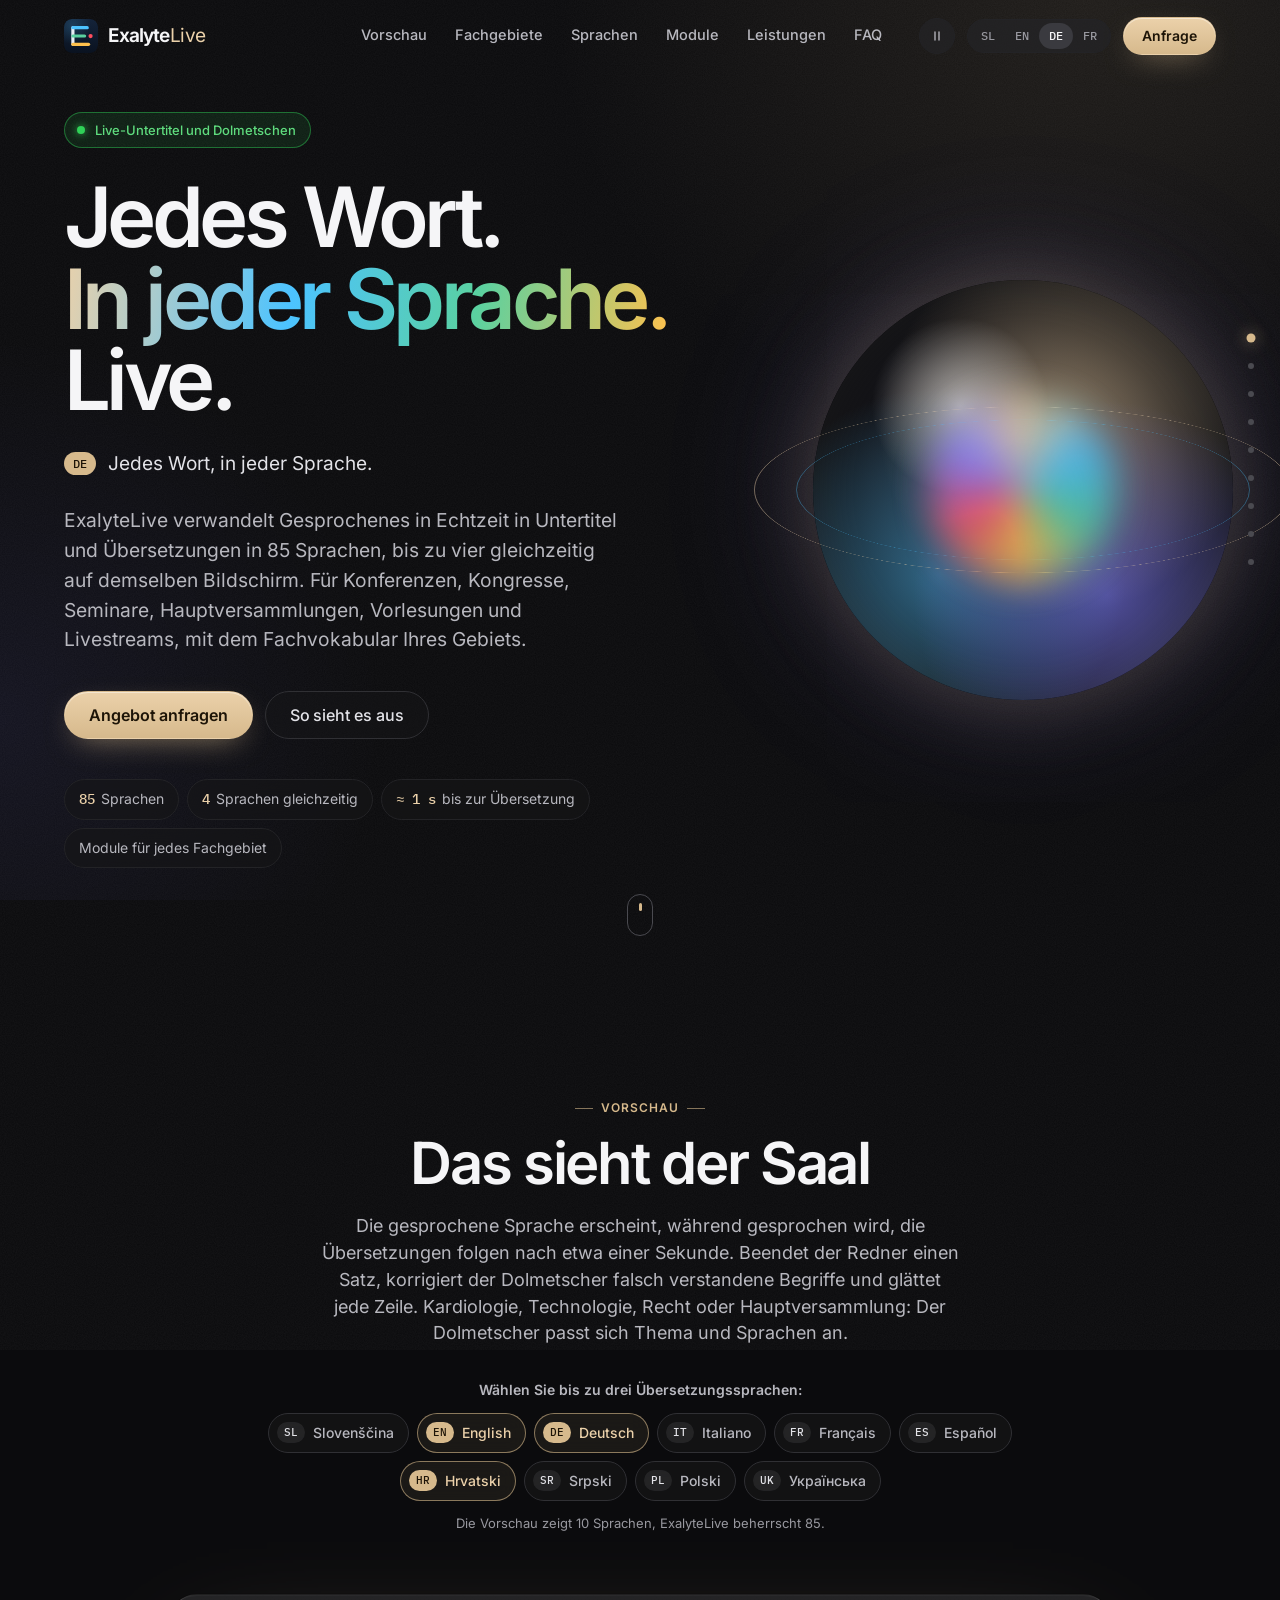
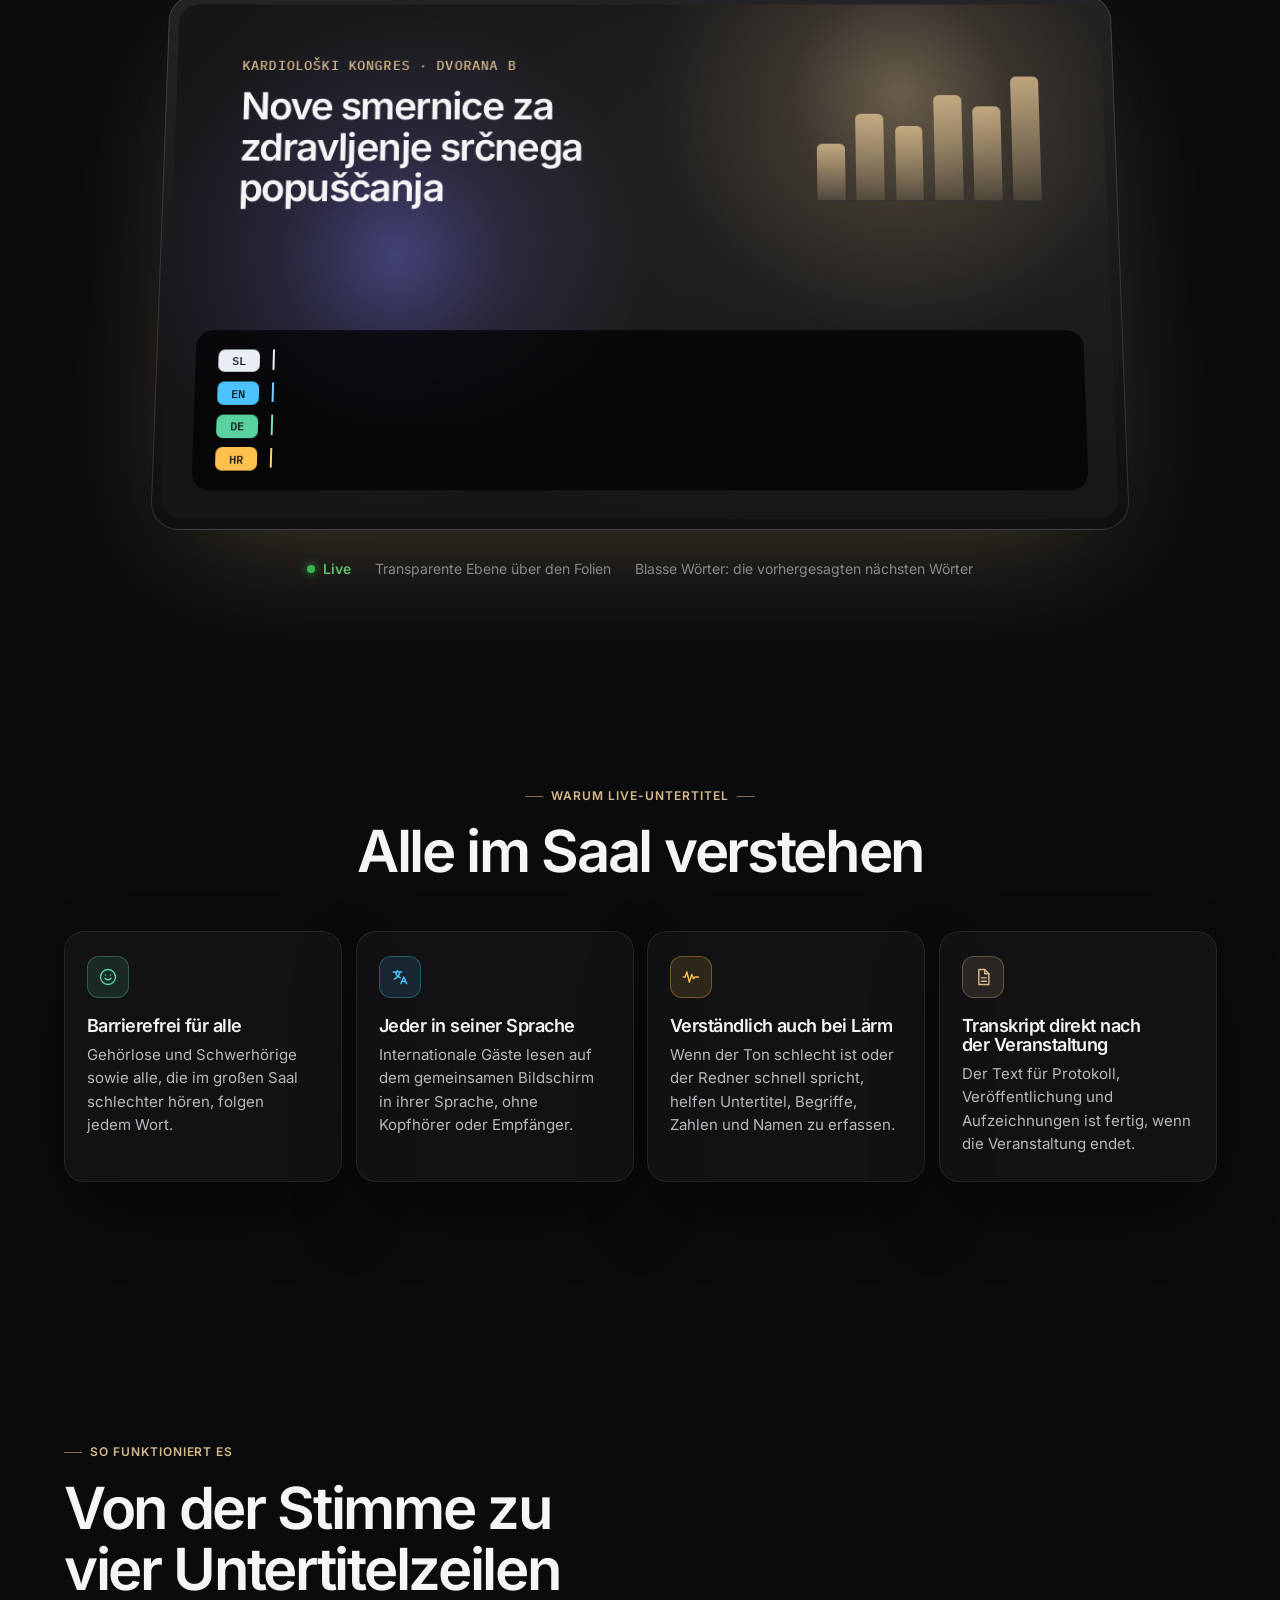
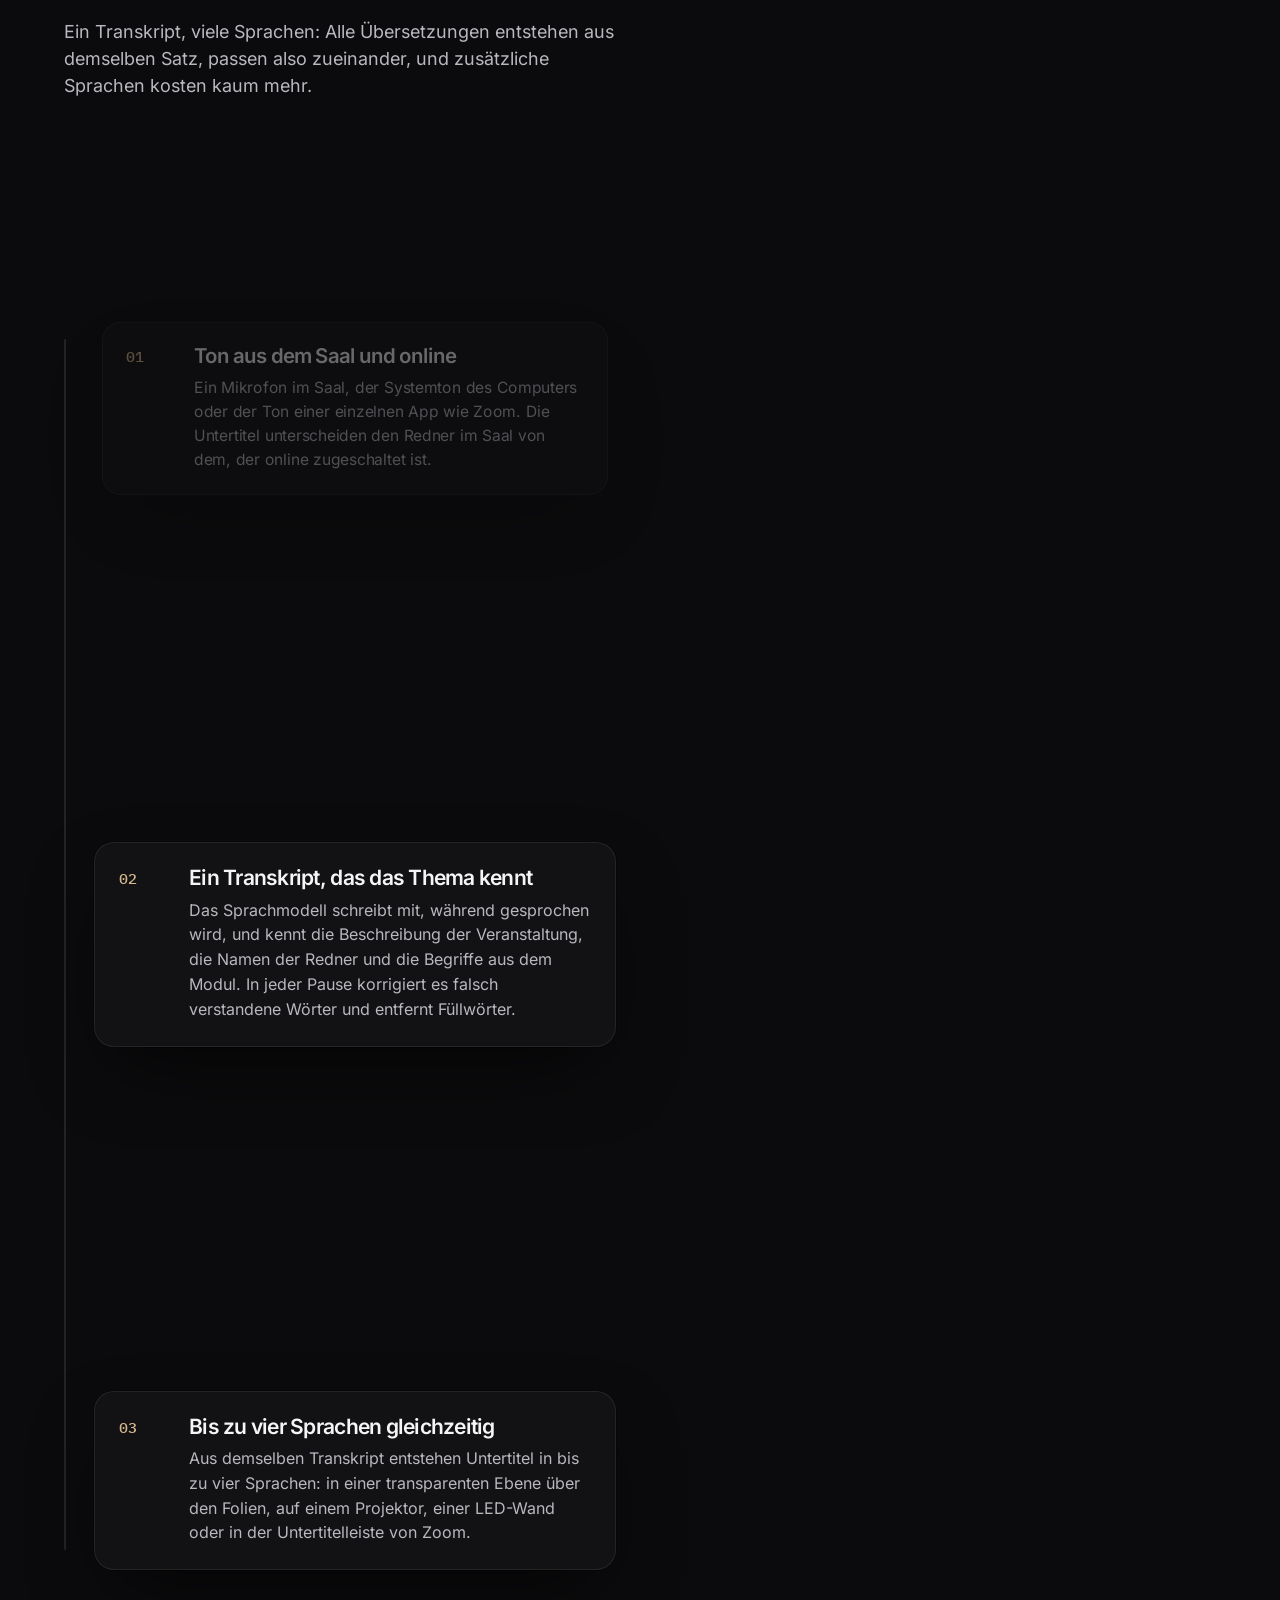
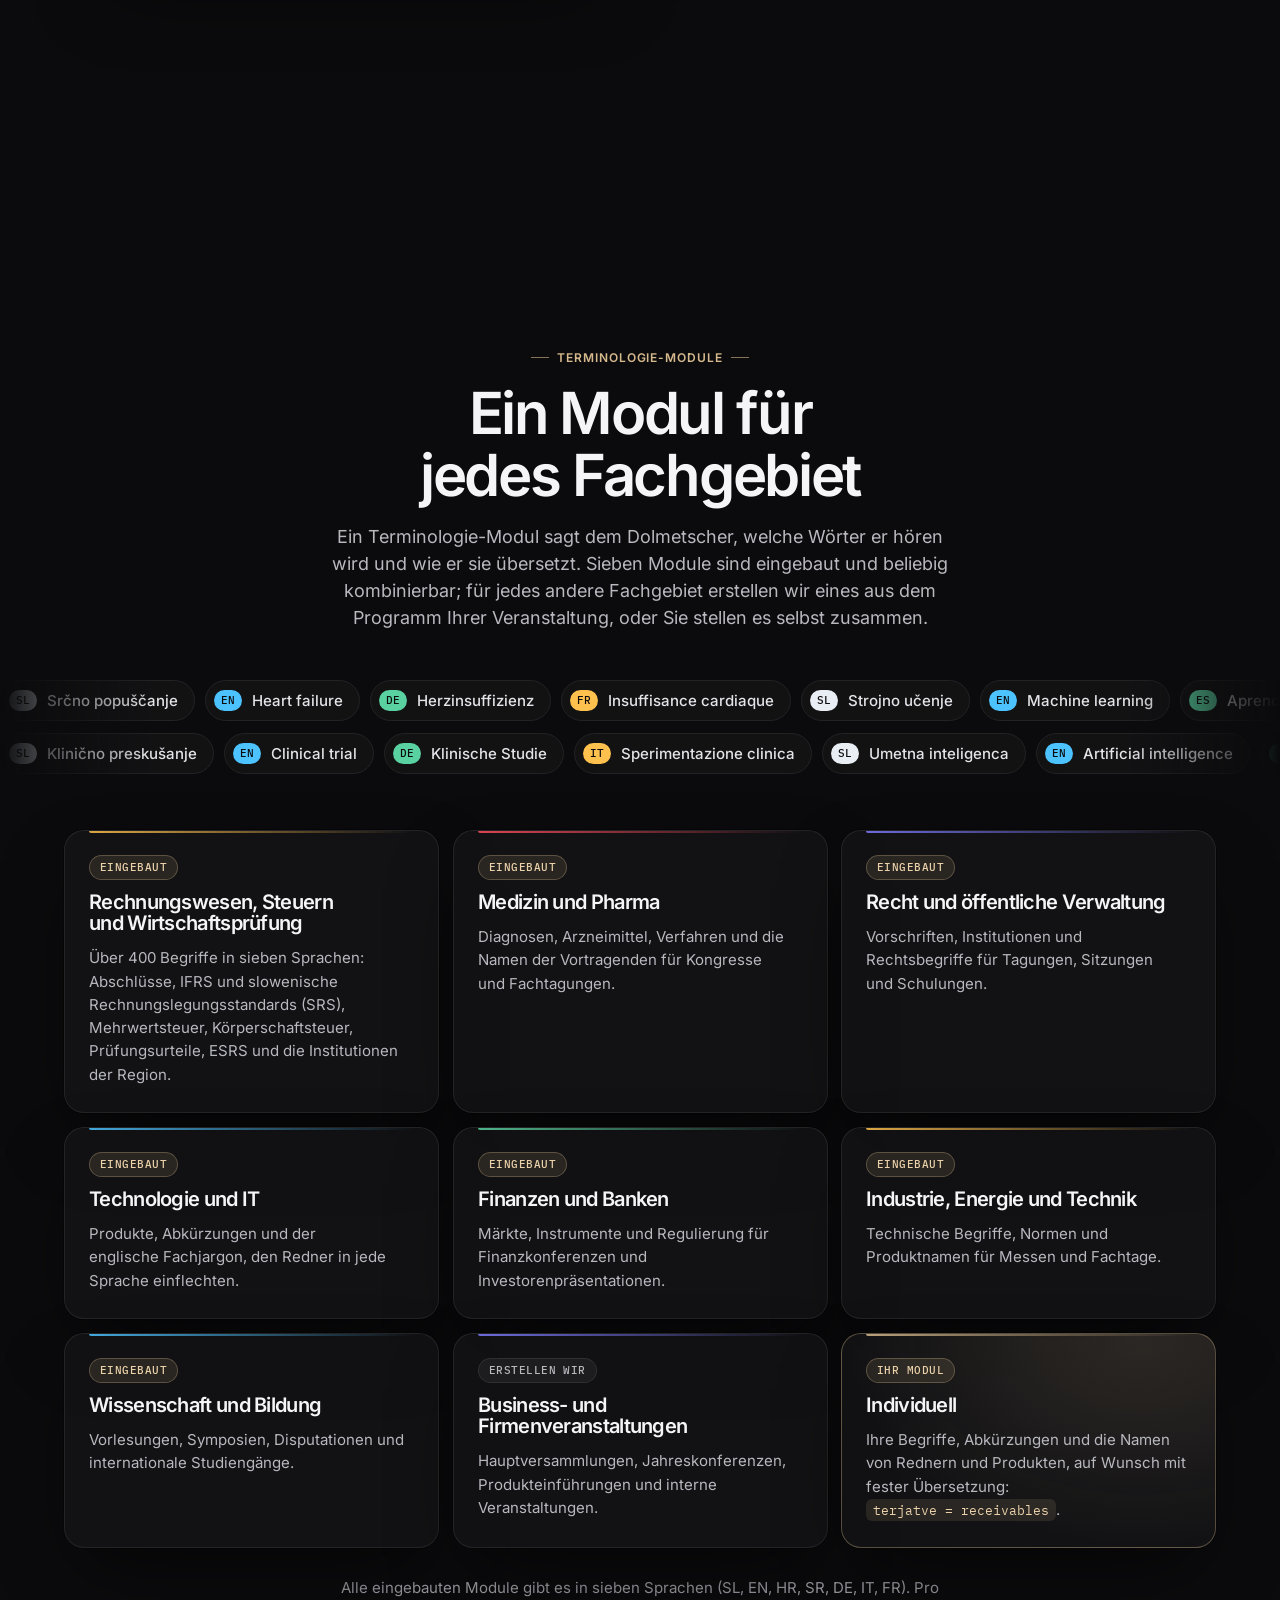
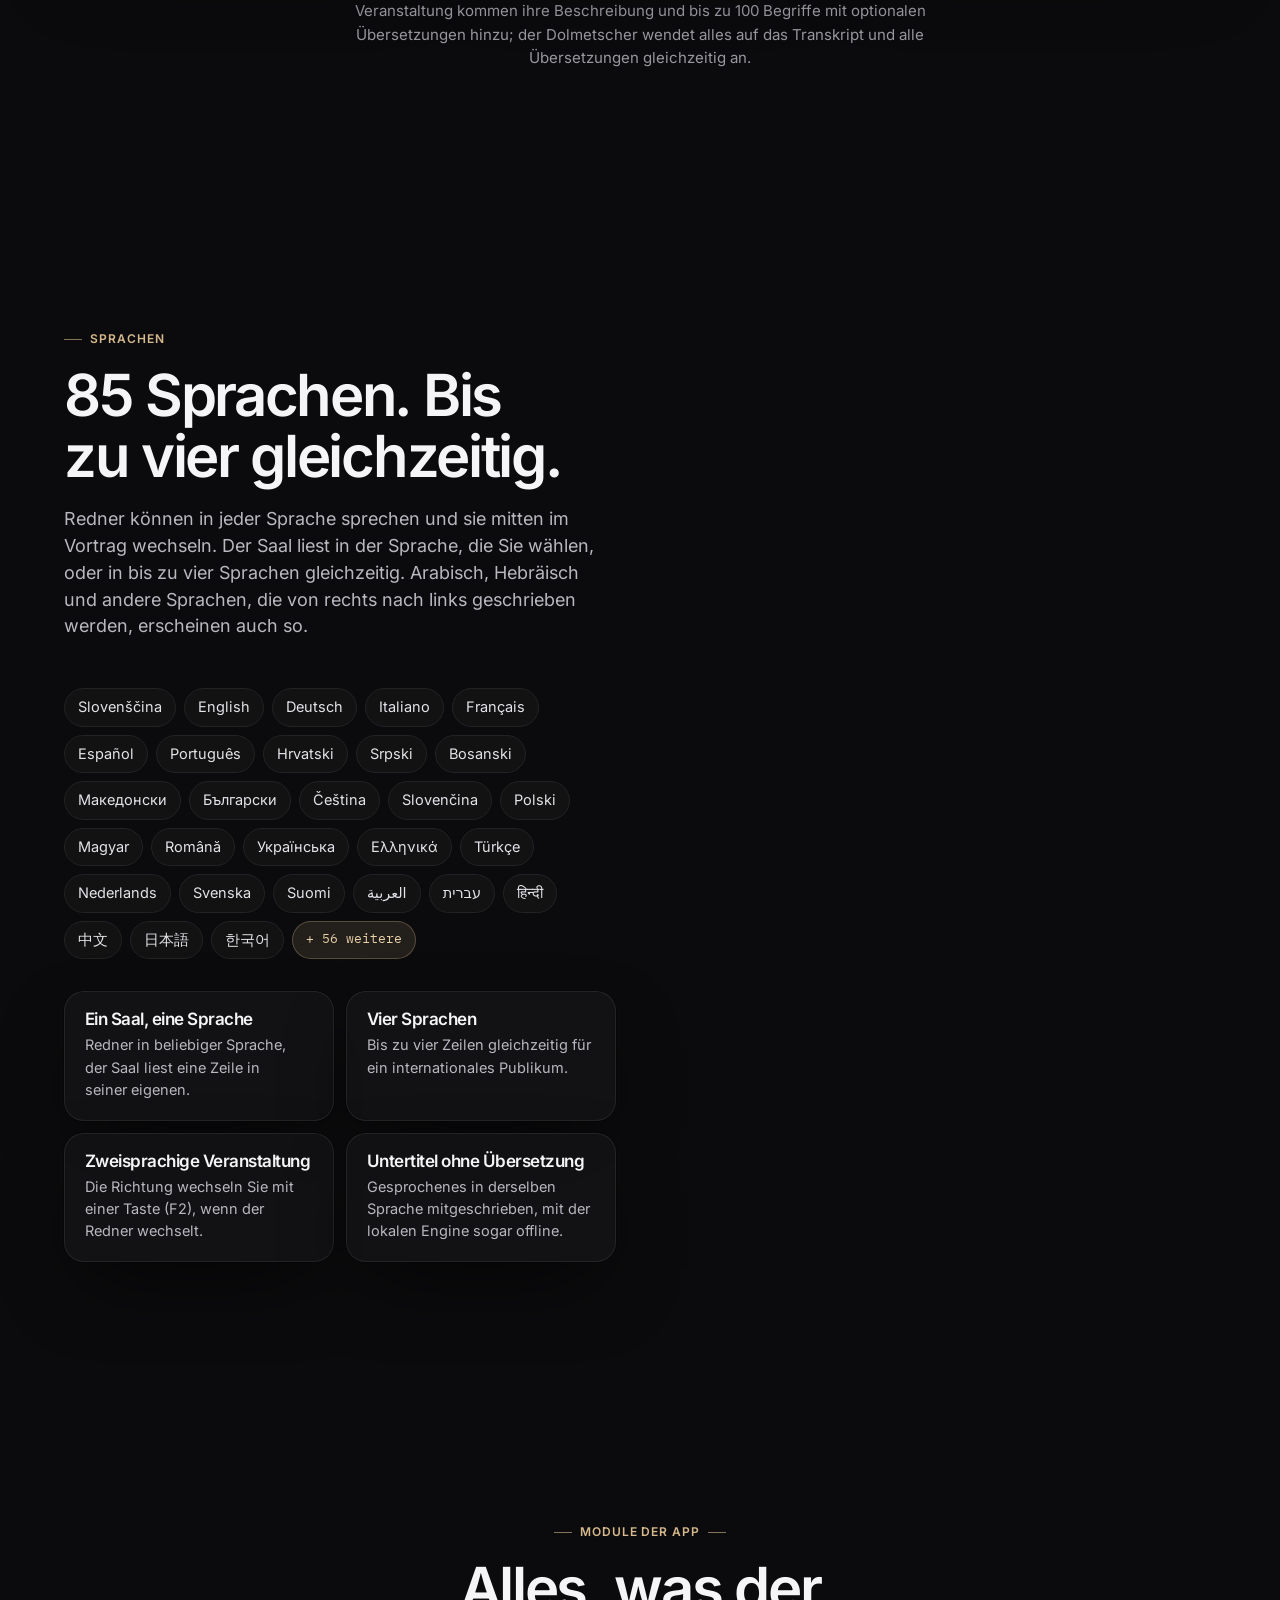
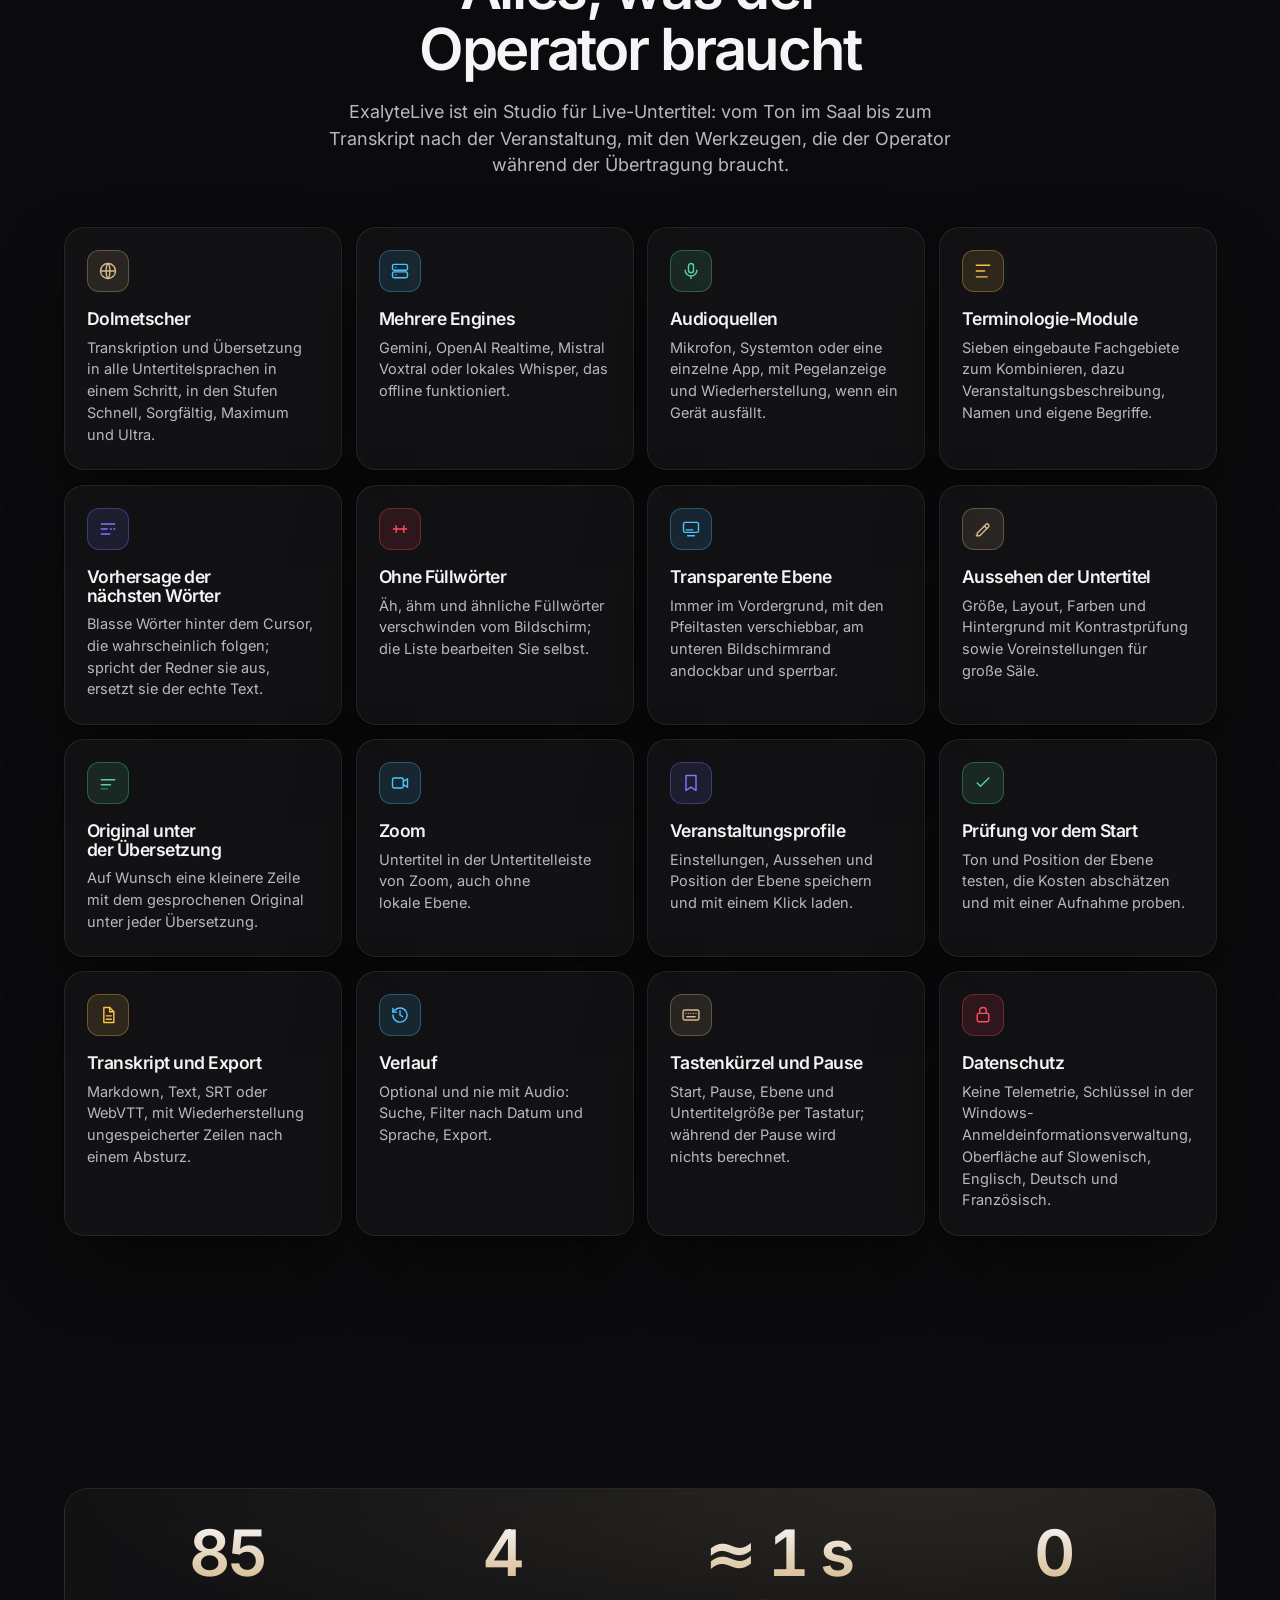
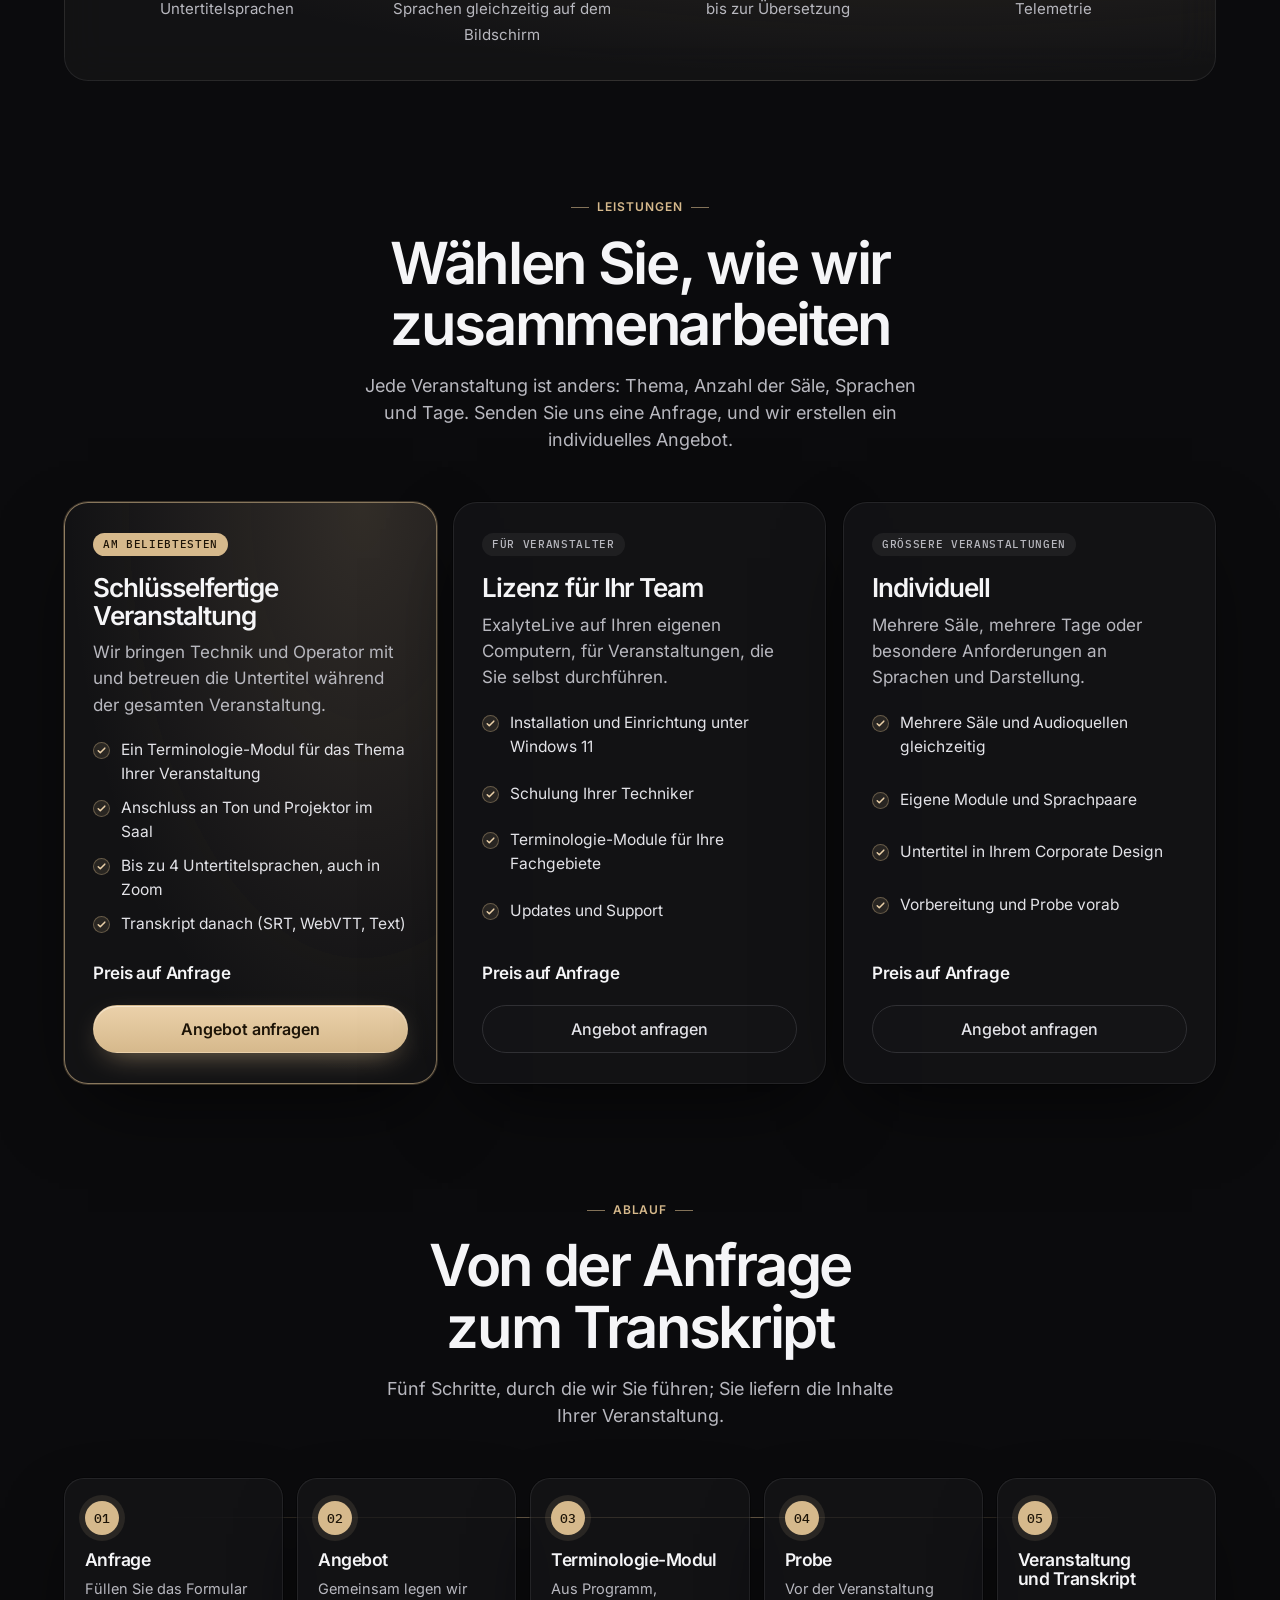
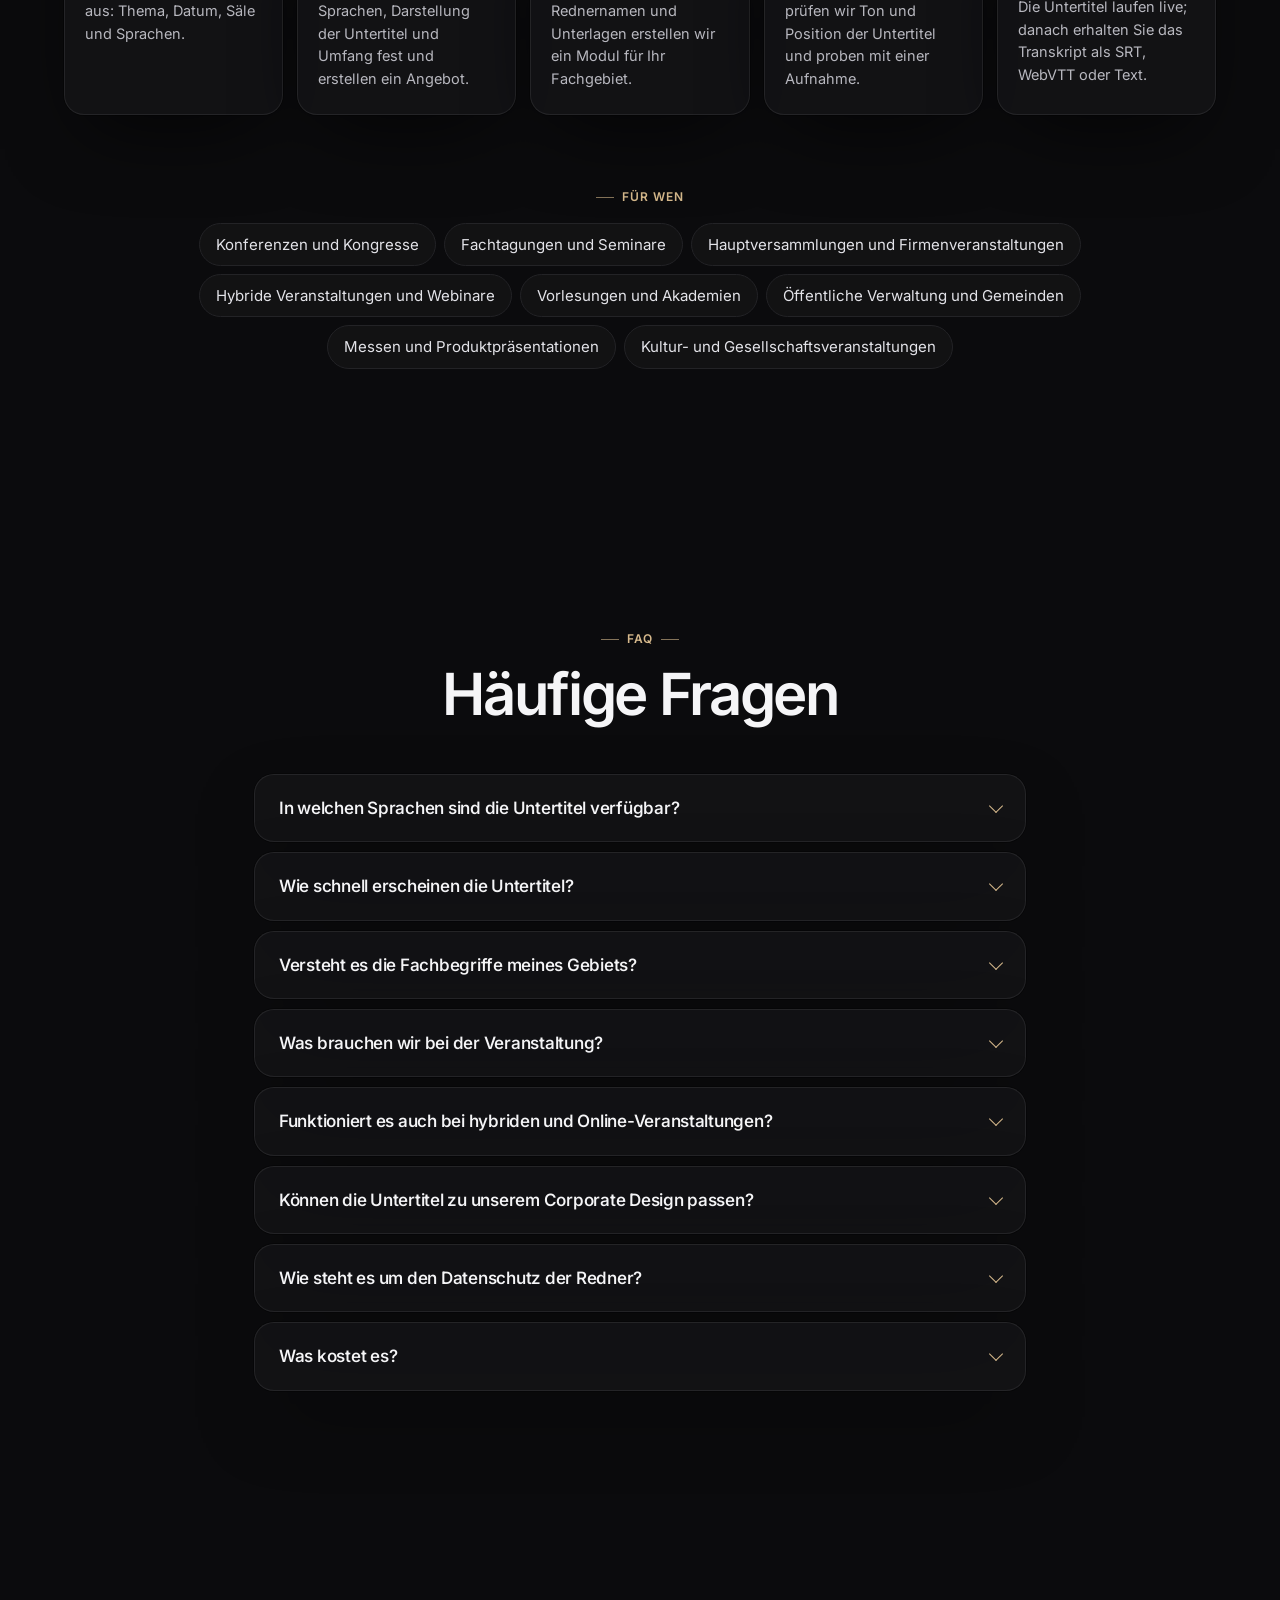
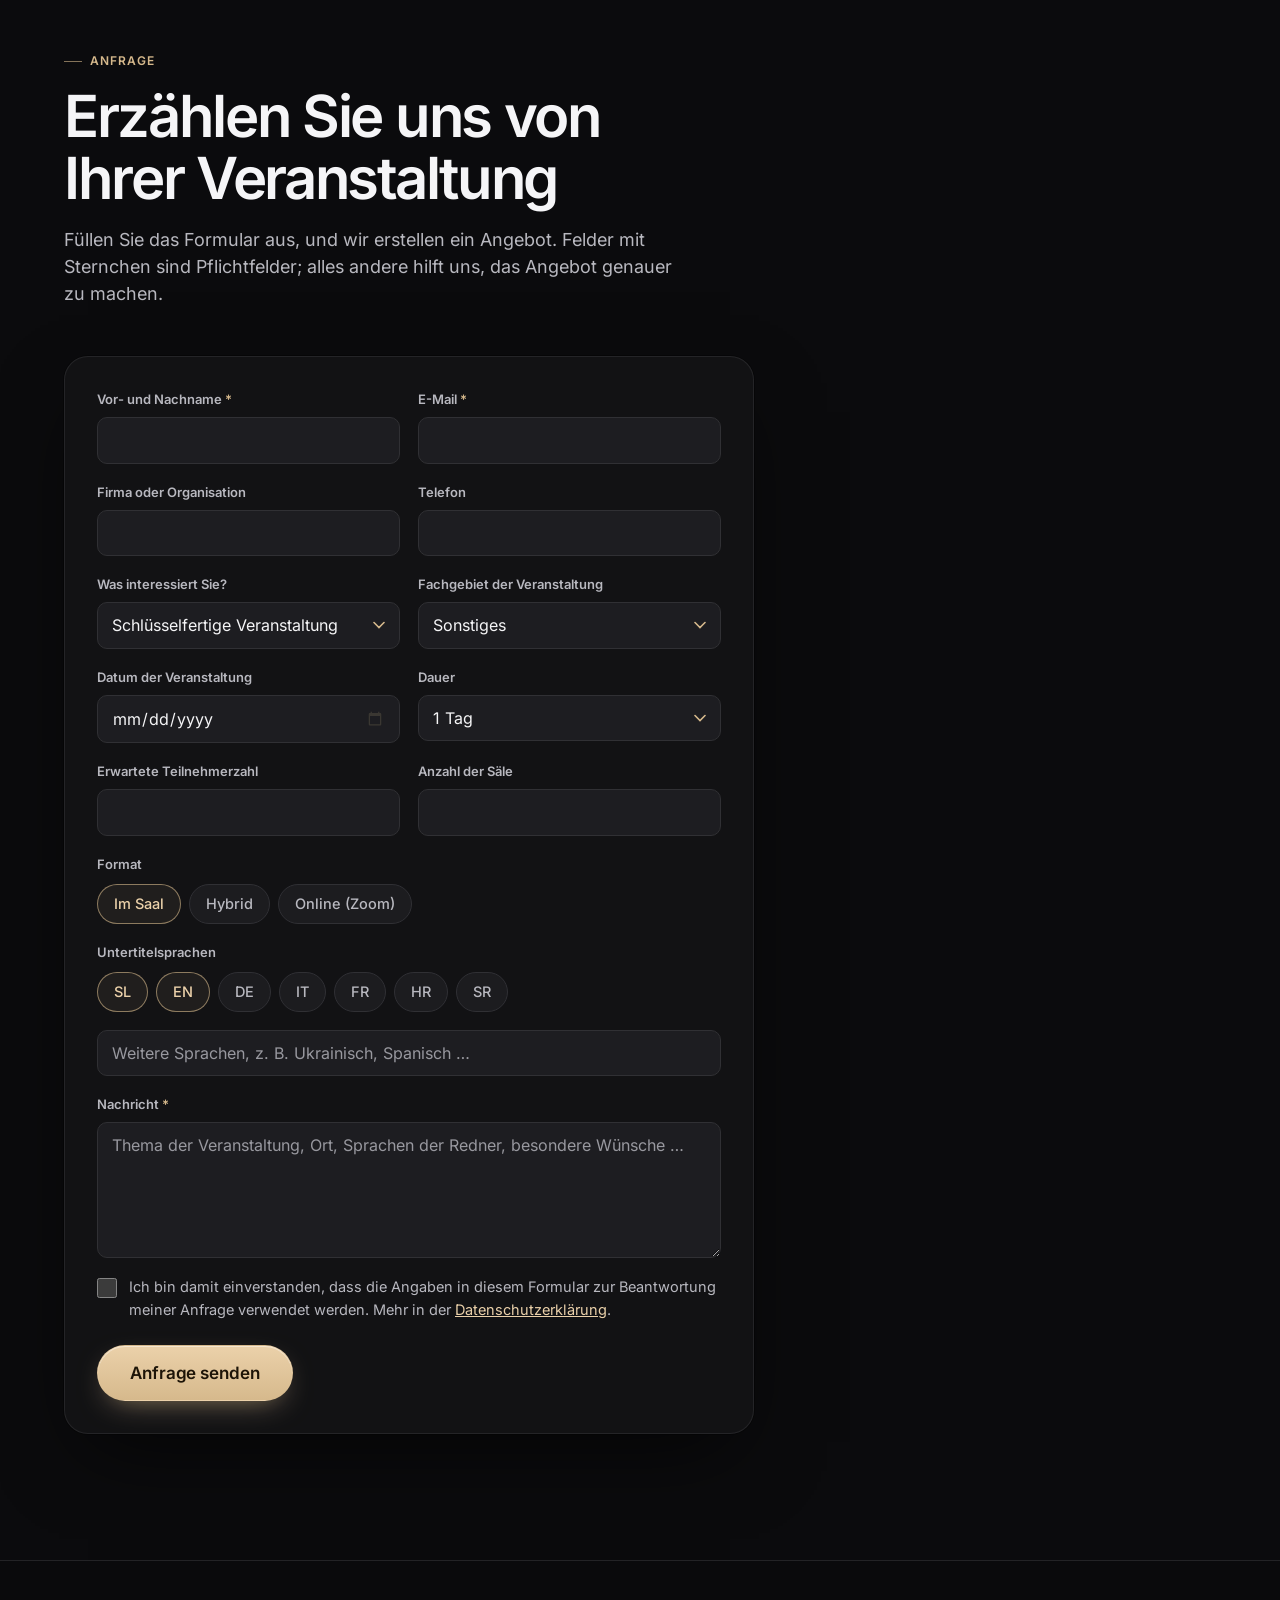
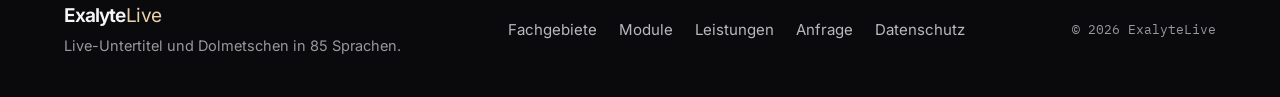
==== de/index.html @ 6df7c4ad "Objava 841cfbb" ====
<!doctype html>
<html lang="de" data-prerendered>
	<head>
		<meta charset="UTF-8" >
		<meta name="viewport" content="width=device-width, initial-scale=1.0, viewport-fit=cover" >
		<title>ExalyteLive · Live-Untertitel und Dolmetschen in 85 Sprachen</title>
		<meta http-equiv="Content-Security-Policy" content="default-src 'self'; script-src 'self' 'sha256-aL3Pv6ygSyucrLwgv7XagHcNUqYEpcwpRZTImp8W7/g='; style-src 'self' 'unsafe-inline'; img-src 'self' data:; font-src 'self'; connect-src 'self' https://api.web3forms.com; form-action 'self'; base-uri 'self'; object-src 'none'" >
		<link rel="preload" href="../assets/inter-latin-wght-normal-Dx4kXJAl.woff2" as="font" type="font/woff2" crossorigin>
		<meta name="description" content="ExalyteLive verwandelt Gesprochenes in Untertitel und Übersetzungen in 85 Sprachen, bis zu vier gleichzeitig, mit Terminologie-Modulen für jedes Fachgebiet.">
		<meta name="theme-color" content="#0b0b0d" >
		<meta name="color-scheme" content="dark" >
		<meta property="og:type" content="website" >
		<meta property="og:site_name" content="ExalyteLive" >
		<meta property="og:locale" content="de_DE">
		<meta property="og:locale:alternate" content="en_GB" >
		<meta property="og:locale:alternate" content="de_DE" >
		<meta property="og:locale:alternate" content="fr_FR" >
		<meta property="og:title" content="ExalyteLive · Jedes Wort. In jeder Sprache. Live.">
		<meta property="og:description" content="ExalyteLive verwandelt Gesprochenes in Untertitel und Übersetzungen in 85 Sprachen, bis zu vier gleichzeitig, mit Terminologie-Modulen für jedes Fachgebiet.">
		<meta property="og:url" content="https://tileninter.github.io/exalytelive-website-site/de/">
		<meta property="og:image" content="https://tileninter.github.io/exalytelive-website-site/og-image-de.jpg">
		<meta property="og:image:width" content="1200" >
		<meta property="og:image:height" content="630" >
		<meta property="og:image:alt" content="ExalyteLive: Jedes Wort. In jeder Sprache. Live.">
		<meta name="twitter:card" content="summary_large_image" >
		<link rel="canonical" href="https://tileninter.github.io/exalytelive-website-site/de/">
		<link rel="alternate" hreflang="sl" href="https://tileninter.github.io/exalytelive-website-site/" >
		<link rel="alternate" hreflang="en" href="https://tileninter.github.io/exalytelive-website-site/en/" >
		<link rel="alternate" hreflang="de" href="https://tileninter.github.io/exalytelive-website-site/de/" >
		<link rel="alternate" hreflang="fr" href="https://tileninter.github.io/exalytelive-website-site/fr/" >
		<link rel="alternate" hreflang="x-default" href="https://tileninter.github.io/exalytelive-website-site/" >
		<link rel="icon" type="image/svg+xml" href="../favicon.svg">
		<link rel="icon" type="image/png" sizes="192x192" href="../icon-192.png">
		<link rel="apple-touch-icon" href="../apple-touch-icon.png">
		<link rel="manifest" href="../site.webmanifest">
		<!-- Marks that scripts run, so content hidden for its entrance animation stays visible without them. -->
		<script>
			document.documentElement.classList.add('js');
		</script>
		<script type="application/ld+json">{
	"@context": "https://schema.org",
	"@type": "SoftwareApplication",
	"url": "https://tileninter.github.io/exalytelive-website-site/",
	"image": "https://tileninter.github.io/exalytelive-website-site/og-image-de.jpg",
	"name": "ExalyteLive",
	"applicationCategory": "MultimediaApplication",
	"operatingSystem": "Windows 11",
	"inLanguage": [
		"sl",
		"en",
		"de",
		"fr"
	],
	"description": "ExalyteLive verwandelt Gesprochenes in Untertitel und Übersetzungen in 85 Sprachen, bis zu vier gleichzeitig, mit Terminologie-Modulen für jedes Fachgebiet."
}</script>
		<script type="application/ld+json">{
	"@context": "https://schema.org",
	"@type": "FAQPage",
	"mainEntity": [
		{
			"@type": "Question",
			"name": "In welchen Sprachen sind die Untertitel verfügbar?",
			"acceptedAnswer": {
				"@type": "Answer",
				"text": "In 85 Sprachen, bis zu vier gleichzeitig auf demselben Bildschirm. Redner können in jeder dieser Sprachen sprechen und während des Sprechens wechseln; der Dolmetscher erkennt die Sprache selbst."
			}
		},
		{
			"@type": "Question",
			"name": "Wie schnell erscheinen die Untertitel?",
			"acceptedAnswer": {
				"@type": "Answer",
				"text": "Die gesprochene Sprache erscheint, während gesprochen wird. Übersetzungen folgen nach etwa einer Sekunde und werden bei längeren Sätzen laufend aktualisiert; am Ende jedes Satzes glättet sie der Dolmetscher."
			}
		},
		{
			"@type": "Question",
			"name": "Versteht es die Fachbegriffe meines Gebiets?",
			"acceptedAnswer": {
				"@type": "Answer",
				"text": "Ja. Sieben Terminologie-Module sind eingebaut (Rechnungswesen, Medizin, Recht, Technologie, Finanzen, Industrie und Wissenschaft) und lassen sich kombinieren. Für jede Veranstaltung ergänzen wir die Beschreibung, die Namen der Redner sowie Begriffe und Abkürzungen, auf Wunsch mit fester Übersetzung."
			}
		},
		{
			"@type": "Question",
			"name": "Funktioniert es auch bei hybriden und Online-Veranstaltungen?",
			"acceptedAnswer": {
				"@type": "Answer",
				"text": "Ja. Die Untertitel können in einer transparenten Ebene über den Folien, auf einem separaten Bildschirm oder in der Untertitelleiste von Zoom erscheinen. Danach erhalten Sie das Transkript als SRT, WebVTT, Markdown oder Text."
			}
		}
	]
}</script>
		<script type="module" crossorigin src="../assets/main-CmU7fdMO.js"></script>
		<link rel="modulepreload" crossorigin href="../assets/i18n-k4VRwNNR.js">
		<link rel="stylesheet" crossorigin href="../assets/i18n-DNE_9-uU.css">
		<link rel="stylesheet" crossorigin href="../assets/main-DVCAyn8-.css">
	</head>
	<body data-page="home">
		<a class="skip-link" href="#main" data-i18n="skip">Zum Inhalt springen</a>
		<div class="backdrop" aria-hidden="true"></div>
		<canvas id="morph" aria-hidden="true"></canvas>
		<div class="grain" aria-hidden="true"></div>
		<div class="progress" id="progress" aria-hidden="true"></div>

		<header class="nav" id="nav">
			<div class="container nav__inner">
				<a class="brand" href="#domov" aria-label="ExalyteLive">
					<img class="brand__mark" src="../favicon.svg" alt width="34" height="34">
					<span class="brand__name">Exalyte<span>Live</span></span>
				</a>
				<nav class="nav__links" id="nav-links" aria-label="Hauptnavigation" data-i18n-attr="aria-label:nav.label">
					<a href="#demo" data-i18n="nav.demo">Vorschau</a>
					<a href="#podrocja" data-i18n="nav.fields">Fachgebiete</a>
					<a href="#jeziki" data-i18n="nav.languages">Sprachen</a>
					<a href="#moduli" data-i18n="nav.modules">Module</a>
					<a href="#paketi" data-i18n="nav.plans">Leistungen</a>
					<a href="#vprasanja" data-i18n="nav.faq">FAQ</a>
					<button class="motion-toggle motion-toggle--menu" type="button" data-motion-toggle>
						<svg class="motion-toggle__icon motion-toggle__icon--pause" viewBox="0 0 24 24" aria-hidden="true">
							<path d="M9 6v12M15 6v12" ></path></svg><svg class="motion-toggle__icon motion-toggle__icon--play" viewBox="0 0 24 24" aria-hidden="true">
							<path d="M8 5.5v13l10.5-6.5L8 5.5Z" ></path>
						</svg>
						<span class="motion-toggle__label">Ustavi animacije</span>
					</button>
				</nav>
				<div class="nav__actions">
					<button class="motion-toggle motion-toggle--nav" type="button" data-motion-toggle>
						<svg class="motion-toggle__icon motion-toggle__icon--pause" viewBox="0 0 24 24" aria-hidden="true">
							<path d="M9 6v12M15 6v12" ></path></svg><svg class="motion-toggle__icon motion-toggle__icon--play" viewBox="0 0 24 24" aria-hidden="true">
							<path d="M8 5.5v13l10.5-6.5L8 5.5Z" ></path>
						</svg>
						<span class="motion-toggle__label">Ustavi animacije</span>
					</button>
					<div class="lang-switch" role="group" aria-label="Sprache der Seite" data-i18n-attr="aria-label:nav.langLabel">
						<button type="button" data-lang="sl" aria-pressed="false" data-href="../">SL</button>
						<button type="button" data-lang="en" aria-pressed="false" data-href="../en/">EN</button>
						<button type="button" data-lang="de" aria-pressed="true" data-href="../de/">DE</button>
						<button type="button" data-lang="fr" aria-pressed="false" data-href="../fr/">FR</button>
					</div>
					<a class="btn btn--primary btn--sm nav__cta" href="#povprasevanje" data-i18n="nav.cta">Anfrage</a>
					<button class="nav__toggle" type="button" aria-controls="nav-links" aria-expanded="false" aria-label="Menü öffnen" data-i18n-attr="aria-label:nav.menu">
						<span></span><span></span>
					</button>
				</div>
			</div>
		</header>

		<nav class="dots" id="dots" aria-label="Abschnitte der Seite" data-i18n-attr="aria-label:nav.sections">
			<ol>
				<li>
					<a href="#domov"><span class="dots__label" data-i18n="nav.home">Start</span></a>
				</li>
				<li>
					<a href="#demo"><span class="dots__label" data-i18n="nav.demo">Vorschau</span></a>
				</li>
				<li>
					<a href="#kako"><span class="dots__label" data-i18n="how.kicker">So funktioniert es</span></a>
				</li>
				<li>
					<a href="#podrocja"><span class="dots__label" data-i18n="nav.fields">Fachgebiete</span></a>
				</li>
				<li>
					<a href="#jeziki"><span class="dots__label" data-i18n="nav.languages">Sprachen</span></a>
				</li>
				<li>
					<a href="#moduli"><span class="dots__label" data-i18n="nav.modules">Module</span></a>
				</li>
				<li>
					<a href="#paketi"><span class="dots__label" data-i18n="nav.plans">Leistungen</span></a>
				</li>
				<li>
					<a href="#vprasanja"><span class="dots__label" data-i18n="nav.faq">FAQ</span></a>
				</li>
				<li>
					<a href="#povprasevanje"><span class="dots__label" data-i18n="nav.cta">Anfrage</span></a>
				</li>
			</ol>
		</nav>

		<main id="main">
			<!-- HERO ------------------------------------------------------------------------------>
			<section 				class="hero"
				id="domov"
				data-shape="0"
				data-side="right"
				data-col="0.8"
				data-col-width="0.42"
				data-m-y="0.5"
				data-m-scale="0.5"
			>
				<div class="container hero__grid">
					<div class="hero__copy">
						<p class="eyebrow reveal">
							<span class="live-dot" aria-hidden="true"></span>
							<span data-i18n="hero.eyebrow">Live-Untertitel und Dolmetschen</span>
						</p>
						<h1 class="hero__title reveal" data-i18n-html="hero.title">Jedes Wort.<br><span class="grad">In jeder Sprache.</span><br>Live.</h1>
						<p class="rotator reveal" id="rotator" aria-hidden="true">
							<b class="rotator__code">EN</b><span class="rotator__text">Every word, in every language.</span>
						</p>
						<p class="hero__lead reveal" data-i18n="hero.lead">ExalyteLive verwandelt Gesprochenes in Echtzeit in Untertitel und Übersetzungen in 85 Sprachen, bis zu vier gleichzeitig auf demselben Bildschirm. Für Konferenzen, Kongresse, Seminare, Hauptversammlungen, Vorlesungen und Livestreams, mit dem Fachvokabular Ihres Gebiets.</p>
						<div class="hero__ctas reveal">
							<a class="btn btn--primary" href="#povprasevanje" data-i18n="hero.cta">Angebot anfragen</a>
							<a class="btn btn--ghost" href="#demo" data-i18n="hero.secondary">So sieht es aus</a>
						</div>
						<ul class="hero__chips reveal" aria-label="Wichtigste Merkmale" data-i18n-attr="aria-label:hero.chipsLabel">
							<li><b>85</b> <span data-i18n="hero.chip1">Sprachen</span></li>
							<li><b>4</b> <span data-i18n="hero.chip2">Sprachen gleichzeitig</span></li>
							<li><b>≈ 1 s</b> <span data-i18n="hero.chip3">bis zur Übersetzung</span></li>
							<li><span data-i18n="hero.chip4">Module für jedes Fachgebiet</span></li>
						</ul>
					</div>
					<!-- Shown only without WebGL: a CSS take on the 3D orb. -->
					<div class="hero__fallback" aria-hidden="true">
						<div class="orb">
							<span class="orb__ring"></span><span class="orb__ring orb__ring--b"></span><span class="orb__core"></span>
						</div>
					</div>
				</div>
				<a class="scroll-cue" href="#demo" aria-label="Weiter" data-i18n-attr="aria-label:hero.scroll">
					<span></span>
				</a>
			</section>

			<!-- DEMO ------------------------------------------------------------------------------>
			<section class="section demo" id="demo" data-shape="1" data-side="center">
				<div class="container">
					<header class="section__head section__head--center reveal">
						<p class="kicker" data-i18n="demo.kicker">Vorschau</p>
						<h2 data-i18n="demo.title">Das sieht der Saal</h2>
						<p data-i18n="demo.lead">Die gesprochene Sprache erscheint, während gesprochen wird, die Übersetzungen folgen nach etwa einer Sekunde. Beendet der Redner einen Satz, korrigiert der Dolmetscher falsch verstandene Begriffe und glättet jede Zeile. Kardiologie, Technologie, Recht oder Hauptversammlung: Der Dolmetscher passt sich Thema und Sprachen an.</p>
					</header>

					<p class="sr-only" data-i18n="demo.sr">Beispiel für Untertitel: Die Rede erscheint live in ihrer eigenen Sprache, darunter folgen Übersetzungen in drei weitere Sprachen.</p>
					<div class="demo-langs reveal" id="demo-langs" role="group" aria-labelledby="demo-langs-label">
						<p class="demo-langs__label" id="demo-langs-label" data-i18n="demo.pick">Wählen Sie bis zu drei Übersetzungssprachen:</p>
						<div class="demo-langs__list"></div>
						<p class="demo-langs__note" data-i18n="demo.pickNote">Die Vorschau zeigt 10 Sprachen, ExalyteLive beherrscht 85.</p>
					</div>
					<div class="stage reveal" id="stage">
						<div class="stage__bezel">
							<div class="stage__screen">
								<div class="stage__aura" aria-hidden="true"><span></span><span></span></div>
								<div class="slide" aria-hidden="true">
									<p class="slide__kicker">Kardiološki kongres · Dvorana B</p>
									<p class="slide__title">Nove smernice za zdravljenje srčnega popuščanja</p>
									<div class="slide__bars">
										<span style="--h: 42%"></span><span style="--h: 64%"></span><span style="--h: 55%"></span><span style="--h: 78%"></span><span style="--h: 70%"></span><span style="--h: 92%"></span>
									</div>
								</div>
								<div class="captions" aria-hidden="true">
									<div class="lane" data-tone="white">
										<span class="lane__chip">SL</span>
										<p class="lane__text is-final" lang="sl">
											Pri bolnikih s srčnim popuščanjem najprej optimiziramo zdravljenje z zaviralci SGLT2.
										</p>
									</div>
									<div class="lane" data-tone="cyan">
										<span class="lane__chip">EN</span>
										<p class="lane__text is-final" lang="en">
											In patients with heart failure, we first optimise treatment with SGLT2 inhibitors.
										</p>
									</div>
									<div class="lane" data-tone="green">
										<span class="lane__chip">DE</span>
										<p class="lane__text is-final" lang="de">
											Bei Patienten mit Herzinsuffizienz optimieren wir zuerst die Therapie mit SGLT2-Hemmern.
										</p>
									</div>
									<div class="lane" data-tone="amber">
										<span class="lane__chip">HR</span>
										<p class="lane__text is-final" lang="hr">
											Kod bolesnika sa zatajivanjem srca najprije optimiziramo liječenje inhibitorima SGLT2.
										</p>
									</div>
								</div>
							</div>
						</div>
						<div class="stage__meta">
							<span class="badge badge--live"
								><span class="live-dot" aria-hidden="true"></span><span data-i18n="demo.live">Live</span></span>
							<span data-i18n="demo.meta1">Transparente Ebene über den Folien</span>
							<span data-i18n="demo.meta2">Blasse Wörter: die vorhergesagten nächsten Wörter</span>
						</div>
					</div>
				</div>
			</section>

			<!-- WHY ------------------------------------------------------------------------------->
			<section class="section why" id="zakaj">
				<div class="container">
					<header class="section__head section__head--center reveal">
						<p class="kicker" data-i18n="why.kicker">Warum Live-Untertitel</p>
						<h2 data-i18n="why.title">Alle im Saal verstehen</h2>
					</header>
					<div class="why__grid">
						<article class="why__card glass tilt reveal" style="--c: var(--green)">
							<div class="module__icon">
								<svg viewBox="0 0 24 24">
									<circle cx="12" cy="12" r="9" ></circle>
									<path d="M8.5 13.5c1 1.4 2.2 2 3.5 2s2.5-.6 3.5-2M9 9.5h.01M15 9.5h.01" ></path>
								</svg>
							</div>
							<h3 data-i18n="why.b1.title">Barrierefrei für alle</h3>
							<p data-i18n="why.b1.text">Gehörlose und Schwerhörige sowie alle, die im großen Saal schlechter hören, folgen jedem Wort.</p>
						</article>
						<article class="why__card glass tilt reveal" style="--c: var(--cyan)">
							<div class="module__icon">
								<svg viewBox="0 0 24 24">
									<path d="M4 6h10M9 4v2M6.5 6c.8 3.4 3 5.8 6 7M12 6c-.9 4-3.6 7-7 8.5" ></path>
									<path d="m13 20 3.5-8 3.5 8M14.2 17.3h4.6" ></path>
								</svg>
							</div>
							<h3 data-i18n="why.b2.title">Jeder in seiner Sprache</h3>
							<p data-i18n="why.b2.text">Internationale Gäste lesen auf dem gemeinsamen Bildschirm in ihrer Sprache, ohne Kopfhörer oder Empfänger.</p>
						</article>
						<article class="why__card glass tilt reveal" style="--c: var(--amber)">
							<div class="module__icon">
								<svg viewBox="0 0 24 24"><path d="M3 12h2l2-6 3 12 3-9 2 5 2-2h4" ></path></svg>
							</div>
							<h3 data-i18n="why.b3.title">Verständlich auch bei Lärm</h3>
							<p data-i18n="why.b3.text">Wenn der Ton schlecht ist oder der Redner schnell spricht, helfen Untertitel, Begriffe, Zahlen und Namen zu erfassen.</p>
						</article>
						<article class="why__card glass tilt reveal" style="--c: var(--accent)">
							<div class="module__icon">
								<svg viewBox="0 0 24 24">
									<path d="M7 3h7l5 5v13H7z" ></path>
									<path d="M14 3v5h5M10 13h6M10 17h6" ></path>
								</svg>
							</div>
							<h3 data-i18n="why.b4.title">Transkript direkt nach der Veranstaltung</h3>
							<p data-i18n="why.b4.text">Der Text für Protokoll, Veröffentlichung und Aufzeichnungen ist fertig, wenn die Veranstaltung endet.</p>
						</article>
					</div>
				</div>
			</section>

			<!-- HOW ------------------------------------------------------------------------------->
			<section class="section how" id="kako">
				<div class="container split split--story">
					<div class="split__copy">
						<header class="section__head reveal">
							<p class="kicker" data-i18n="how.kicker">So funktioniert es</p>
							<h2 data-i18n="how.title">Von der Stimme zu vier Untertitelzeilen</h2>
							<p data-i18n="how.lead">Ein Transkript, viele Sprachen: Alle Übersetzungen entstehen aus demselben Satz, passen also zueinander, und zusätzliche Sprachen kosten kaum mehr.</p>
						</header>
						<ol class="steps" id="steps">
							<li class="step-wrap" data-shape="1" data-side="right">
								<div class="step glass reveal">
									<span class="step__num">01</span>
									<div>
										<h3 data-i18n="how.s1.title">Ton aus dem Saal und online</h3>
										<p data-i18n="how.s1.text">Ein Mikrofon im Saal, der Systemton des Computers oder der Ton einer einzelnen App wie Zoom. Die Untertitel unterscheiden den Redner im Saal von dem, der online zugeschaltet ist.</p>
									</div>
								</div>
							</li>
							<li class="step-wrap" data-shape="0" data-side="right">
								<div class="step glass reveal">
									<span class="step__num">02</span>
									<div>
										<h3 data-i18n="how.s2.title">Ein Transkript, das das Thema kennt</h3>
										<p data-i18n="how.s2.text">Das Sprachmodell schreibt mit, während gesprochen wird, und kennt die Beschreibung der Veranstaltung, die Namen der Redner und die Begriffe aus dem Modul. In jeder Pause korrigiert es falsch verstandene Wörter und entfernt Füllwörter.</p>
									</div>
								</div>
							</li>
							<li class="step-wrap" data-shape="2" data-side="right">
								<div class="step glass reveal">
									<span class="step__num">03</span>
									<div>
										<h3 data-i18n="how.s3.title">Bis zu vier Sprachen gleichzeitig</h3>
										<p data-i18n="how.s3.text">Aus demselben Transkript entstehen Untertitel in bis zu vier Sprachen: in einer transparenten Ebene über den Folien, auf einem Projektor, einer LED-Wand oder in der Untertitelleiste von Zoom.</p>
									</div>
								</div>
							</li>
						</ol>
					</div>
					<div class="split__visual" aria-hidden="true"></div>
				</div>
			</section>

			<!-- FIELDS (terminology modules) ------------------------------------------------------>
			<section class="section fields" id="podrocja" data-shape="3" data-side="center">
				<div class="container">
					<header class="section__head section__head--center reveal">
						<p class="kicker" data-i18n="fields.kicker">Terminologie-Module</p>
						<h2 data-i18n="fields.title">Ein Modul für jedes Fachgebiet</h2>
						<p data-i18n="fields.lead">Ein Terminologie-Modul sagt dem Dolmetscher, welche Wörter er hören wird und wie er sie übersetzt. Sieben Module sind eingebaut und beliebig kombinierbar; für jedes andere Fachgebiet erstellen wir eines aus dem Programm Ihrer Veranstaltung, oder Sie stellen es selbst zusammen.</p>
					</header>
				</div>
				<div class="marquee reveal" id="marquee" aria-hidden="true"></div>
				<div class="container">
					<div class="fields__grid">
						<article class="field-card glass tilt reveal" style="--c: var(--amber)">
							<span class="tag tag--accent" data-i18n="fields.builtIn">Eingebaut</span>
							<h3 data-i18n="fields.f1.title">Rechnungswesen, Steuern und Wirtschaftsprüfung</h3>
							<p data-i18n="fields.f1.text">Über 400 Begriffe in sieben Sprachen: Abschlüsse, IFRS und slowenische Rechnungslegungsstandards (SRS), Mehrwertsteuer, Körperschaftsteuer, Prüfungsurteile, ESRS und die Institutionen der Region.</p>
						</article>
						<article class="field-card glass tilt reveal" style="--c: var(--red)">
							<span class="tag tag--accent" data-i18n="fields.builtIn">Eingebaut</span>
							<h3 data-i18n="fields.f2.title">Medizin und Pharma</h3>
							<p data-i18n="fields.f2.text">Diagnosen, Arzneimittel, Verfahren und die Namen der Vortragenden für Kongresse und Fachtagungen.</p>
						</article>
						<article class="field-card glass tilt reveal" style="--c: var(--violet)">
							<span class="tag tag--accent" data-i18n="fields.builtIn">Eingebaut</span>
							<h3 data-i18n="fields.f3.title">Recht und öffentliche Verwaltung</h3>
							<p data-i18n="fields.f3.text">Vorschriften, Institutionen und Rechtsbegriffe für Tagungen, Sitzungen und Schulungen.</p>
						</article>
						<article class="field-card glass tilt reveal" style="--c: var(--cyan)">
							<span class="tag tag--accent" data-i18n="fields.builtIn">Eingebaut</span>
							<h3 data-i18n="fields.f4.title">Technologie und IT</h3>
							<p data-i18n="fields.f4.text">Produkte, Abkürzungen und der englische Fachjargon, den Redner in jede Sprache einflechten.</p>
						</article>
						<article class="field-card glass tilt reveal" style="--c: var(--green)">
							<span class="tag tag--accent" data-i18n="fields.builtIn">Eingebaut</span>
							<h3 data-i18n="fields.f5.title">Finanzen und Banken</h3>
							<p data-i18n="fields.f5.text">Märkte, Instrumente und Regulierung für Finanzkonferenzen und Investorenpräsentationen.</p>
						</article>
						<article class="field-card glass tilt reveal" style="--c: var(--amber)">
							<span class="tag tag--accent" data-i18n="fields.builtIn">Eingebaut</span>
							<h3 data-i18n="fields.f6.title">Industrie, Energie und Technik</h3>
							<p data-i18n="fields.f6.text">Technische Begriffe, Normen und Produktnamen für Messen und Fachtage.</p>
						</article>
						<article class="field-card glass tilt reveal" style="--c: var(--cyan)">
							<span class="tag tag--accent" data-i18n="fields.builtIn">Eingebaut</span>
							<h3 data-i18n="fields.f7.title">Wissenschaft und Bildung</h3>
							<p data-i18n="fields.f7.text">Vorlesungen, Symposien, Disputationen und internationale Studiengänge.</p>
						</article>
						<article class="field-card glass tilt reveal" style="--c: var(--violet)">
							<span class="tag" data-i18n="fields.prepared">Erstellen wir</span>
							<h3 data-i18n="fields.f8.title">Business- und Firmenveranstaltungen</h3>
							<p data-i18n="fields.f8.text">Hauptversammlungen, Jahreskonferenzen, Produkteinführungen und interne Veranstaltungen.</p>
						</article>
						<article class="field-card field-card--custom glass tilt reveal" style="--c: var(--accent)">
							<span class="tag tag--accent" data-i18n="fields.yours">Ihr Modul</span>
							<h3 data-i18n="fields.f9.title">Individuell</h3>
							<p data-i18n-html="fields.f9.text">Ihre Begriffe, Abkürzungen und die Namen von Rednern und Produkten, auf Wunsch mit fester Übersetzung: <code>terjatve = receivables</code>.</p>
						</article>
					</div>
					<p class="fields__note reveal" data-i18n="fields.note">Alle eingebauten Module gibt es in sieben Sprachen (SL, EN, HR, SR, DE, IT, FR). Pro Veranstaltung kommen ihre Beschreibung und bis zu 100 Begriffe mit optionalen Übersetzungen hinzu; der Dolmetscher wendet alles auf das Transkript und alle Übersetzungen gleichzeitig an.</p>
				</div>
			</section>

			<!-- LANGUAGES ------------------------------------------------------------------------->
			<section class="section languages" id="jeziki" data-shape="4" data-side="right">
				<div class="container split">
					<div class="split__copy">
						<header class="section__head reveal">
							<p class="kicker" data-i18n="langs.kicker">Sprachen</p>
							<h2 data-i18n="langs.title">85 Sprachen. Bis zu vier gleichzeitig.</h2>
							<p data-i18n="langs.lead">Redner können in jeder Sprache sprechen und sie mitten im Vortrag wechseln. Der Saal liest in der Sprache, die Sie wählen, oder in bis zu vier Sprachen gleichzeitig. Arabisch, Hebräisch und andere Sprachen, die von rechts nach links geschrieben werden, erscheinen auch so.</p>
						</header>
						<ul class="lang-cloud reveal" aria-label="Einige der unterstützten Sprachen" data-i18n-attr="aria-label:langs.cloudLabel">
							<li lang="sl">Slovenščina</li>
							<li lang="en">English</li>
							<li lang="de">Deutsch</li>
							<li lang="it">Italiano</li>
							<li lang="fr">Français</li>
							<li lang="es">Español</li>
							<li lang="pt">Português</li>
							<li lang="hr">Hrvatski</li>
							<li lang="sr">Srpski</li>
							<li lang="bs">Bosanski</li>
							<li lang="mk">Македонски</li>
							<li lang="bg">Български</li>
							<li lang="cs">Čeština</li>
							<li lang="sk">Slovenčina</li>
							<li lang="pl">Polski</li>
							<li lang="hu">Magyar</li>
							<li lang="ro">Română</li>
							<li lang="uk">Українська</li>
							<li lang="el">Ελληνικά</li>
							<li lang="tr">Türkçe</li>
							<li lang="nl">Nederlands</li>
							<li lang="sv">Svenska</li>
							<li lang="fi">Suomi</li>
							<li lang="ar" dir="rtl">العربية</li>
							<li lang="he" dir="rtl">עברית</li>
							<li lang="hi">हिन्दी</li>
							<li lang="zh">中文</li>
							<li lang="ja">日本語</li>
							<li lang="ko">한국어</li>
							<li class="lang-cloud__more" data-i18n="langs.more">+ 56 weitere</li>
						</ul>
						<div class="presets">
							<div class="preset glass reveal">
								<h3 data-i18n="langs.p1.title">Ein Saal, eine Sprache</h3>
								<p data-i18n="langs.p1.text">Redner in beliebiger Sprache, der Saal liest eine Zeile in seiner eigenen.</p>
							</div>
							<div class="preset glass reveal">
								<h3 data-i18n="langs.p2.title">Vier Sprachen</h3>
								<p data-i18n="langs.p2.text">Bis zu vier Zeilen gleichzeitig für ein internationales Publikum.</p>
							</div>
							<div class="preset glass reveal">
								<h3 data-i18n="langs.p3.title">Zweisprachige Veranstaltung</h3>
								<p data-i18n="langs.p3.text">Die Richtung wechseln Sie mit einer Taste (F2), wenn der Redner wechselt.</p>
							</div>
							<div class="preset glass reveal">
								<h3 data-i18n="langs.p4.title">Untertitel ohne Übersetzung</h3>
								<p data-i18n="langs.p4.text">Gesprochenes in derselben Sprache mitgeschrieben, mit der lokalen Engine sogar offline.</p>
							</div>
						</div>
					</div>
					<div class="split__visual" aria-hidden="true"></div>
				</div>
			</section>

			<!-- APP MODULES ----------------------------------------------------------------------->
			<section class="section modules" id="moduli" data-shape="7" data-side="center">
				<div class="container">
					<header class="section__head section__head--center reveal">
						<p class="kicker" data-i18n="modules.kicker">Module der App</p>
						<h2 data-i18n="modules.title">Alles, was der Operator braucht</h2>
						<p data-i18n="modules.lead">ExalyteLive ist ein Studio für Live-Untertitel: vom Ton im Saal bis zum Transkript nach der Veranstaltung, mit den Werkzeugen, die der Operator während der Übertragung braucht.</p>
					</header>
					<div class="modules__grid">
						<article class="module glass tilt reveal" style="--c: var(--accent)">
							<div class="module__icon">
								<svg viewBox="0 0 24 24">
									<path d="M12 3a9 9 0 1 0 0 18 9 9 0 0 0 0-18Z" ></path>
									<path d="M3 12h18M12 3c3 3 3 15 0 18M12 3c-3 3-3 15 0 18" ></path>
								</svg>
							</div>
							<h3 data-i18n="modules.m1.title">Dolmetscher</h3>
							<p data-i18n="modules.m1.text">Transkription und Übersetzung in alle Untertitelsprachen in einem Schritt, in den Stufen Schnell, Sorgfältig, Maximum und Ultra.</p>
						</article>
						<article class="module glass tilt reveal" style="--c: var(--cyan)">
							<div class="module__icon">
								<svg viewBox="0 0 24 24">
									<rect x="3" y="4" width="18" height="7" rx="2" ></rect>
									<rect x="3" y="13" width="18" height="7" rx="2" ></rect>
									<path d="M7 7.5h.01M7 16.5h.01" ></path>
								</svg>
							</div>
							<h3 data-i18n="modules.m2.title">Mehrere Engines</h3>
							<p data-i18n="modules.m2.text">Gemini, OpenAI Realtime, Mistral Voxtral oder lokales Whisper, das offline funktioniert.</p>
						</article>
						<article class="module glass tilt reveal" style="--c: var(--green)">
							<div class="module__icon">
								<svg viewBox="0 0 24 24">
									<rect x="9" y="3" width="6" height="11" rx="3" ></rect>
									<path d="M5 11a7 7 0 0 0 14 0M12 18v3" ></path>
								</svg>
							</div>
							<h3 data-i18n="modules.m3.title">Audioquellen</h3>
							<p data-i18n="modules.m3.text">Mikrofon, Systemton oder eine einzelne App, mit Pegelanzeige und Wiederherstellung, wenn ein Gerät ausfällt.</p>
						</article>
						<article class="module glass tilt reveal" style="--c: var(--amber)">
							<div class="module__icon">
								<svg viewBox="0 0 24 24"><path d="M4 5h16M4 12h10M4 19h13" ></path></svg>
							</div>
							<h3 data-i18n="modules.m4.title">Terminologie-Module</h3>
							<p data-i18n="modules.m4.text">Sieben eingebaute Fachgebiete zum Kombinieren, dazu Veranstaltungsbeschreibung, Namen und eigene Begriffe.</p>
						</article>
						<article class="module glass tilt reveal" style="--c: var(--violet)">
							<div class="module__icon">
								<svg viewBox="0 0 24 24"><path d="M4 12h7M15 12h1M19 12h1M4 6h16M4 18h10" ></path></svg>
							</div>
							<h3 data-i18n="modules.m5.title">Vorhersage der nächsten Wörter</h3>
							<p data-i18n="modules.m5.text">Blasse Wörter hinter dem Cursor, die wahrscheinlich folgen; spricht der Redner sie aus, ersetzt sie der echte Text.</p>
						</article>
						<article class="module glass tilt reveal" style="--c: var(--red)">
							<div class="module__icon">
								<svg viewBox="0 0 24 24">
									<path d="M4 12h16" ></path>
									<path d="M7 8c1 1 1 7 0 8M17 8c-1 1-1 7 0 8" ></path>
								</svg>
							</div>
							<h3 data-i18n="modules.m6.title">Ohne Füllwörter</h3>
							<p data-i18n="modules.m6.text">Äh, ähm und ähnliche Füllwörter verschwinden vom Bildschirm; die Liste bearbeiten Sie selbst.</p>
						</article>
						<article class="module glass tilt reveal" style="--c: var(--cyan)">
							<div class="module__icon">
								<svg viewBox="0 0 24 24">
									<rect x="3" y="4" width="18" height="12" rx="2" ></rect>
									<path d="M6 13h8M8 20h8" ></path>
								</svg>
							</div>
							<h3 data-i18n="modules.m7.title">Transparente Ebene</h3>
							<p data-i18n="modules.m7.text">Immer im Vordergrund, mit den Pfeiltasten verschiebbar, am unteren Bildschirmrand andockbar und sperrbar.</p>
						</article>
						<article class="module glass tilt reveal" style="--c: var(--accent)">
							<div class="module__icon">
								<svg viewBox="0 0 24 24">
									<path d="M4 20h4L18.5 9.5a2.1 2.1 0 0 0-3-3L5 17v3Z" ></path>
									<path d="m13.5 8.5 3 3" ></path>
								</svg>
							</div>
							<h3 data-i18n="modules.m8.title">Aussehen der Untertitel</h3>
							<p data-i18n="modules.m8.text">Größe, Layout, Farben und Hintergrund mit Kontrastprüfung sowie Voreinstellungen für große Säle.</p>
						</article>
						<article class="module glass tilt reveal" style="--c: var(--green)">
							<div class="module__icon">
								<svg viewBox="0 0 24 24">
									<path d="M4 8h16M4 14h11" ></path>
									<path d="M4 19h7" opacity=".5" ></path>
								</svg>
							</div>
							<h3 data-i18n="modules.m9.title">Original unter der Übersetzung</h3>
							<p data-i18n="modules.m9.text">Auf Wunsch eine kleinere Zeile mit dem gesprochenen Original unter jeder Übersetzung.</p>
						</article>
						<article class="module glass tilt reveal" style="--c: var(--cyan)">
							<div class="module__icon">
								<svg viewBox="0 0 24 24">
									<rect x="3" y="6" width="13" height="12" rx="2" ></rect>
									<path d="m16 10 5-3v10l-5-3" ></path>
								</svg>
							</div>
							<h3 data-i18n="modules.m10.title">Zoom</h3>
							<p data-i18n="modules.m10.text">Untertitel in der Untertitelleiste von Zoom, auch ohne lokale Ebene.</p>
						</article>
						<article class="module glass tilt reveal" style="--c: var(--violet)">
							<div class="module__icon">
								<svg viewBox="0 0 24 24"><path d="M6 3h12v18l-6-4-6 4V3Z" ></path></svg>
							</div>
							<h3 data-i18n="modules.m11.title">Veranstaltungsprofile</h3>
							<p data-i18n="modules.m11.text">Einstellungen, Aussehen und Position der Ebene speichern und mit einem Klick laden.</p>
						</article>
						<article class="module glass tilt reveal" style="--c: var(--green)">
							<div class="module__icon">
								<svg viewBox="0 0 24 24"><path d="m5 12 4 4L19 6" ></path></svg>
							</div>
							<h3 data-i18n="modules.m12.title">Prüfung vor dem Start</h3>
							<p data-i18n="modules.m12.text">Ton und Position der Ebene testen, die Kosten abschätzen und mit einer Aufnahme proben.</p>
						</article>
						<article class="module glass tilt reveal" style="--c: var(--amber)">
							<div class="module__icon">
								<svg viewBox="0 0 24 24">
									<path d="M7 3h7l5 5v13H7z" ></path>
									<path d="M14 3v5h5M10 13h6M10 17h6" ></path>
								</svg>
							</div>
							<h3 data-i18n="modules.m13.title">Transkript und Export</h3>
							<p data-i18n="modules.m13.text">Markdown, Text, SRT oder WebVTT, mit Wiederherstellung ungespeicherter Zeilen nach einem Absturz.</p>
						</article>
						<article class="module glass tilt reveal" style="--c: var(--cyan)">
							<div class="module__icon">
								<svg viewBox="0 0 24 24">
									<path d="M12 7v5l3 2" ></path>
									<path d="M3.5 12a8.5 8.5 0 1 0 2.5-6L3.5 8.5" ></path>
									<path d="M3.5 4v4.5H8" ></path>
								</svg>
							</div>
							<h3 data-i18n="modules.m14.title">Verlauf</h3>
							<p data-i18n="modules.m14.text">Optional und nie mit Audio: Suche, Filter nach Datum und Sprache, Export.</p>
						</article>
						<article class="module glass tilt reveal" style="--c: var(--accent)">
							<div class="module__icon">
								<svg viewBox="0 0 24 24">
									<rect x="2.5" y="6" width="19" height="12" rx="2" ></rect>
									<path d="M6 10h.01M9 10h.01M12 10h.01M15 10h.01M18 10h.01M7 14h10" ></path>
								</svg>
							</div>
							<h3 data-i18n="modules.m15.title">Tastenkürzel und Pause</h3>
							<p data-i18n="modules.m15.text">Start, Pause, Ebene und Untertitelgröße per Tastatur; während der Pause wird nichts berechnet.</p>
						</article>
						<article class="module glass tilt reveal" style="--c: var(--red)">
							<div class="module__icon">
								<svg viewBox="0 0 24 24">
									<rect x="5" y="10" width="14" height="10" rx="2" ></rect>
									<path d="M8 10V7a4 4 0 0 1 8 0v3" ></path>
								</svg>
							</div>
							<h3 data-i18n="modules.m16.title">Datenschutz</h3>
							<p data-i18n="modules.m16.text">Keine Telemetrie, Schlüssel in der Windows-Anmeldeinformationsverwaltung, Oberfläche auf Slowenisch, Englisch, Deutsch und Französisch.</p>
						</article>
					</div>
				</div>
			</section>

			<!-- PLANS ----------------------------------------------------------------------------->
			<section class="section plans" id="paketi" data-shape="5" data-side="center">
				<div class="container">
					<div class="stats reveal" id="stats">
						<div class="stat">
							<b data-count="85">85</b>
							<span data-i18n="stats.s1">Untertitelsprachen</span>
						</div>
						<div class="stat">
							<b data-count="4">4</b>
							<span data-i18n="stats.s2">Sprachen gleichzeitig auf dem Bildschirm</span>
						</div>
						<div class="stat">
							<b data-count="1" data-prefix="≈ " data-suffix=" s">≈ 1 s</b>
							<span data-i18n="stats.s3">bis zur Übersetzung</span>
						</div>
						<div class="stat">
							<b data-count="0">0</b>
							<span data-i18n="stats.s4">Telemetrie</span>
						</div>
					</div>

					<header class="section__head section__head--center reveal">
						<p class="kicker" data-i18n="plans.kicker">Leistungen</p>
						<h2 data-i18n="plans.title">Wählen Sie, wie wir zusammenarbeiten</h2>
						<p data-i18n="plans.lead">Jede Veranstaltung ist anders: Thema, Anzahl der Säle, Sprachen und Tage. Senden Sie uns eine Anfrage, und wir erstellen ein individuelles Angebot.</p>
					</header>

					<div class="plans__grid">
						<article class="plan glass tilt reveal">
							<p class="plan__tag" data-i18n="plans.p1.tag">Am beliebtesten</p>
							<h3 data-i18n="plans.p1.title">Schlüsselfertige Veranstaltung</h3>
							<p class="plan__desc" data-i18n="plans.p1.desc">Wir bringen Technik und Operator mit und betreuen die Untertitel während der gesamten Veranstaltung.</p>
							<ul>
								<li data-i18n="plans.p1.i1">Ein Terminologie-Modul für das Thema Ihrer Veranstaltung</li>
								<li data-i18n="plans.p1.i2">Anschluss an Ton und Projektor im Saal</li>
								<li data-i18n="plans.p1.i3">Bis zu 4 Untertitelsprachen, auch in Zoom</li>
								<li data-i18n="plans.p1.i4">Transkript danach (SRT, WebVTT, Text)</li>
							</ul>
							<p class="plan__price" data-i18n="plans.price">Preis auf Anfrage</p>
							<a class="btn btn--primary" href="#povprasevanje" data-plan="event" data-i18n="plans.cta"
								>Angebot anfragen</a>
						</article>
						<article class="plan glass tilt reveal">
							<p class="plan__tag plan__tag--muted" data-i18n="plans.p2.tag">Für Veranstalter</p>
							<h3 data-i18n="plans.p2.title">Lizenz für Ihr Team</h3>
							<p class="plan__desc" data-i18n="plans.p2.desc">ExalyteLive auf Ihren eigenen Computern, für Veranstaltungen, die Sie selbst durchführen.</p>
							<ul>
								<li data-i18n="plans.p2.i1">Installation und Einrichtung unter Windows 11</li>
								<li data-i18n="plans.p2.i2">Schulung Ihrer Techniker</li>
								<li data-i18n="plans.p2.i3">Terminologie-Module für Ihre Fachgebiete</li>
								<li data-i18n="plans.p2.i4">Updates und Support</li>
							</ul>
							<p class="plan__price" data-i18n="plans.price">Preis auf Anfrage</p>
							<a class="btn btn--ghost" href="#povprasevanje" data-plan="license" data-i18n="plans.cta"
								>Angebot anfragen</a>
						</article>
						<article class="plan glass tilt reveal">
							<p class="plan__tag plan__tag--muted" data-i18n="plans.p3.tag">Größere Veranstaltungen</p>
							<h3 data-i18n="plans.p3.title">Individuell</h3>
							<p class="plan__desc" data-i18n="plans.p3.desc">Mehrere Säle, mehrere Tage oder besondere Anforderungen an Sprachen und Darstellung.</p>
							<ul>
								<li data-i18n="plans.p3.i1">Mehrere Säle und Audioquellen gleichzeitig</li>
								<li data-i18n="plans.p3.i2">Eigene Module und Sprachpaare</li>
								<li data-i18n="plans.p3.i3">Untertitel in Ihrem Corporate Design</li>
								<li data-i18n="plans.p3.i4">Vorbereitung und Probe vorab</li>
							</ul>
							<p class="plan__price" data-i18n="plans.price">Preis auf Anfrage</p>
							<a class="btn btn--ghost" href="#povprasevanje" data-plan="custom" data-i18n="plans.cta"
								>Angebot anfragen</a>
						</article>
					</div>

					<div class="process">
						<header class="section__head section__head--center reveal">
							<p class="kicker" data-i18n="process.kicker">Ablauf</p>
							<h2 data-i18n="process.title">Von der Anfrage zum Transkript</h2>
							<p data-i18n="process.lead">Fünf Schritte, durch die wir Sie führen; Sie liefern die Inhalte Ihrer Veranstaltung.</p>
						</header>
						<ol class="process__list">
							<li class="process__step glass reveal">
								<span class="process__num">01</span>
								<h3 data-i18n="process.s1.title">Anfrage</h3>
								<p data-i18n="process.s1.text">Füllen Sie das Formular aus: Thema, Datum, Säle und Sprachen.</p>
							</li>
							<li class="process__step glass reveal">
								<span class="process__num">02</span>
								<h3 data-i18n="process.s2.title">Angebot</h3>
								<p data-i18n="process.s2.text">Gemeinsam legen wir Sprachen, Darstellung der Untertitel und Umfang fest und erstellen ein Angebot.</p>
							</li>
							<li class="process__step glass reveal">
								<span class="process__num">03</span>
								<h3 data-i18n="process.s3.title">Terminologie-Modul</h3>
								<p data-i18n="process.s3.text">Aus Programm, Rednernamen und Unterlagen erstellen wir ein Modul für Ihr Fachgebiet.</p>
							</li>
							<li class="process__step glass reveal">
								<span class="process__num">04</span>
								<h3 data-i18n="process.s4.title">Probe</h3>
								<p data-i18n="process.s4.text">Vor der Veranstaltung prüfen wir Ton und Position der Untertitel und proben mit einer Aufnahme.</p>
							</li>
							<li class="process__step glass reveal">
								<span class="process__num">05</span>
								<h3 data-i18n="process.s5.title">Veranstaltung und Transkript</h3>
								<p data-i18n="process.s5.text">Die Untertitel laufen live; danach erhalten Sie das Transkript als SRT, WebVTT oder Text.</p>
							</li>
						</ol>
					</div>

					<div class="audience reveal">
						<p class="kicker" data-i18n="audience.kicker">Für wen</p>
						<ul>
							<li data-i18n="audience.a1">Konferenzen und Kongresse</li>
							<li data-i18n="audience.a2">Fachtagungen und Seminare</li>
							<li data-i18n="audience.a3">Hauptversammlungen und Firmenveranstaltungen</li>
							<li data-i18n="audience.a4">Hybride Veranstaltungen und Webinare</li>
							<li data-i18n="audience.a5">Vorlesungen und Akademien</li>
							<li data-i18n="audience.a6">Öffentliche Verwaltung und Gemeinden</li>
							<li data-i18n="audience.a7">Messen und Produktpräsentationen</li>
							<li data-i18n="audience.a8">Kultur- und Gesellschaftsveranstaltungen</li>
						</ul>
					</div>
				</div>
			</section>

			<!-- FAQ ------------------------------------------------------------------------------->
			<section class="section faq" id="vprasanja" data-shape="5" data-side="center">
				<div class="container container--narrow">
					<header class="section__head section__head--center reveal">
						<p class="kicker" data-i18n="faq.kicker">FAQ</p>
						<h2 data-i18n="faq.title">Häufige Fragen</h2>
					</header>
					<div class="faq__list">
						<details class="qa glass reveal">
							<summary data-i18n="faq.q1">In welchen Sprachen sind die Untertitel verfügbar?</summary>
							<p data-i18n="faq.a1">In 85 Sprachen, bis zu vier gleichzeitig auf demselben Bildschirm. Redner können in jeder dieser Sprachen sprechen und während des Sprechens wechseln; der Dolmetscher erkennt die Sprache selbst.</p>
						</details>
						<details class="qa glass reveal">
							<summary data-i18n="faq.q2">Wie schnell erscheinen die Untertitel?</summary>
							<p data-i18n="faq.a2">Die gesprochene Sprache erscheint, während gesprochen wird. Übersetzungen folgen nach etwa einer Sekunde und werden bei längeren Sätzen laufend aktualisiert; am Ende jedes Satzes glättet sie der Dolmetscher.</p>
						</details>
						<details class="qa glass reveal">
							<summary data-i18n="faq.q3">Versteht es die Fachbegriffe meines Gebiets?</summary>
							<p data-i18n="faq.a3">Ja. Sieben Terminologie-Module sind eingebaut (Rechnungswesen, Medizin, Recht, Technologie, Finanzen, Industrie und Wissenschaft) und lassen sich kombinieren. Für jede Veranstaltung ergänzen wir die Beschreibung, die Namen der Redner sowie Begriffe und Abkürzungen, auf Wunsch mit fester Übersetzung.</p>
						</details>
						<details class="qa glass reveal">
							<summary data-i18n="faq.q4">Was brauchen wir bei der Veranstaltung?</summary>
							<p data-i18n="faq.a4">Eine Tonquelle (Mischpult oder Mikrofon), einen Bildschirm oder Projektor für die Untertitel und eine stabile Internetverbindung. Bei einer schlüsselfertigen Veranstaltung bringen wir den Computer und einen Operator mit.</p>
						</details>
						<details class="qa glass reveal">
							<summary data-i18n="faq.q5">Funktioniert es auch bei hybriden und Online-Veranstaltungen?</summary>
							<p data-i18n="faq.a5">Ja. Die Untertitel können in einer transparenten Ebene über den Folien, auf einem separaten Bildschirm oder in der Untertitelleiste von Zoom erscheinen. Danach erhalten Sie das Transkript als SRT, WebVTT, Markdown oder Text.</p>
						</details>
						<details class="qa glass reveal">
							<summary data-i18n="faq.q6">Können die Untertitel zu unserem Corporate Design passen?</summary>
							<p data-i18n="faq.a6">Ja. Größe, Layout, Farben, Hintergrund und Position der Untertitel passen wir an den Saal und Ihr Design an und speichern sie in einem Veranstaltungsprofil.</p>
						</details>
						<details class="qa glass reveal">
							<summary data-i18n="faq.q7">Wie steht es um den Datenschutz der Redner?</summary>
							<p data-i18n="faq.a7">Der Ton geht nur an die Engine, die Sie wählen, die App sammelt keine Telemetrie, und der Sitzungsverlauf ist standardmäßig ausgeschaltet und enthält nie Audio. Für die strengsten Anforderungen gibt es eine lokale Engine, bei der der Ton auf dem Computer bleibt.</p>
						</details>
						<details class="qa glass reveal">
							<summary data-i18n="faq.q8">Was kostet es?</summary>
							<p data-i18n="faq.a8">Das hängt von der Dauer der Veranstaltung, der Anzahl der Säle und Sprachen ab und davon, ob Sie einen Operator wünschen. Senden Sie uns eine Anfrage, und wir erstellen ein individuelles Angebot.</p>
						</details>
					</div>
				</div>
			</section>

			<!-- CONTACT --------------------------------------------------------------------------->
			<section 				class="section contact"
				id="povprasevanje"
				data-shape="6"
				data-side="right"
				data-col="0.82"
				data-col-width="0.34"
			>
				<div class="container split split--contact">
					<div class="split__copy">
						<header class="section__head reveal">
							<p class="kicker" data-i18n="contact.kicker">Anfrage</p>
							<h2 data-i18n="contact.title">Erzählen Sie uns von Ihrer Veranstaltung</h2>
							<p data-i18n="contact.lead">Füllen Sie das Formular aus, und wir erstellen ein Angebot. Felder mit Sternchen sind Pflichtfelder; alles andere hilft uns, das Angebot genauer zu machen.</p>
						</header>

						<noscript>
							<p class="form-noscript glass" data-i18n="form.noscript">Bitte aktivieren Sie JavaScript, um das Formular zu senden.</p>
						</noscript>
						<!-- POST, so that even without scripts nothing typed here ends up in an address. -->
						<form class="form glass reveal" id="inquiry" method="post" novalidate>
							<div class="form__grid">
								<div class="field">
									<label for="f-name"
										><span data-i18n="form.name">Vor- und Nachname</span>
										<span class="req" aria-hidden="true">*</span></label>
									<input id="f-name" name="name" type="text" autocomplete="name" required maxlength="120" >
									<p class="field__error" id="f-name-err"></p>
								</div>
								<div class="field">
									<label for="f-email"
										><span data-i18n="form.email">E-Mail</span> <span class="req" aria-hidden="true">*</span></label>
									<input id="f-email" name="email" type="email" autocomplete="email" required maxlength="160" >
									<p class="field__error" id="f-email-err"></p>
								</div>
								<div class="field">
									<label for="f-org" data-i18n="form.org">Firma oder Organisation</label>
									<input id="f-org" name="organization" type="text" autocomplete="organization" maxlength="160" >
								</div>
								<div class="field">
									<label for="f-phone" data-i18n="form.phone">Telefon</label>
									<input id="f-phone" name="phone" type="tel" autocomplete="tel" maxlength="40" >
								</div>
								<div class="field">
									<label for="f-service" data-i18n="form.service">Was interessiert Sie?</label>
									<select id="f-service" name="service">
										<option value="event" data-i18n="form.serviceEvent">Schlüsselfertige Veranstaltung</option>
										<option value="license" data-i18n="form.serviceLicense">Lizenz für Ihr Team</option>
										<option value="custom" data-i18n="form.serviceCustom">Individuell</option>
										<option value="unsure" data-i18n="form.serviceUnsure">Noch unsicher, beraten Sie mich</option>
									</select>
								</div>
								<div class="field">
									<label for="f-field" data-i18n="form.field">Fachgebiet der Veranstaltung</label>
									<select id="f-field" name="field">
										<option value="accounting" data-i18n="form.fieldAccounting">Rechnungswesen, Steuern, Wirtschaftsprüfung</option>
										<option value="medicine" data-i18n="form.fieldMedicine">Medizin und Pharma</option>
										<option value="law" data-i18n="form.fieldLaw">Recht und öffentliche Verwaltung</option>
										<option value="tech" data-i18n="form.fieldTech">Technologie und IT</option>
										<option value="finance" data-i18n="form.fieldFinance">Finanzen und Banken</option>
										<option value="industry" data-i18n="form.fieldIndustry">Industrie und Energie</option>
										<option value="education" data-i18n="form.fieldEducation">Wissenschaft und Bildung</option>
										<option value="corporate" data-i18n="form.fieldCorporate">Firmenveranstaltung</option>
										<option value="other" data-i18n="form.fieldOther" selected>Sonstiges</option>
									</select>
								</div>
								<div class="field">
									<label for="f-date" data-i18n="form.date">Datum der Veranstaltung</label>
									<input id="f-date" name="eventDate" type="date" >
								</div>
								<div class="field">
									<label for="f-days" data-i18n="form.days">Dauer</label>
									<select id="f-days" name="duration">
										<option value="1" data-i18n="form.days1">1 Tag</option>
										<option value="2" data-i18n="form.days2">2 Tage</option>
										<option value="3+" data-i18n="form.days3">3 Tage oder mehr</option>
										<option value="series" data-i18n="form.daysSeries">Mehrere Veranstaltungen pro Jahr</option>
									</select>
								</div>
								<div class="field">
									<label for="f-people" data-i18n="form.people">Erwartete Teilnehmerzahl</label>
									<input id="f-people" name="attendees" type="number" min="1" max="100000" inputmode="numeric" >
								</div>
								<div class="field">
									<label for="f-rooms" data-i18n="form.rooms">Anzahl der Säle</label>
									<input id="f-rooms" name="rooms" type="number" min="1" max="100" inputmode="numeric" >
								</div>
							</div>

							<fieldset class="field field--group">
								<legend data-i18n="form.format">Format</legend>
								<div class="pills">
									<label class="pill"
										><input type="radio" name="format" value="onsite" checked ><span data-i18n="form.formatOnsite"
											>Im Saal</span></label>
									<label class="pill"
										><input type="radio" name="format" value="hybrid" ><span data-i18n="form.formatHybrid"
											>Hybrid</span></label>
									<label class="pill"
										><input type="radio" name="format" value="online" ><span data-i18n="form.formatOnline"
											>Online (Zoom)</span></label>
								</div>
							</fieldset>

							<fieldset class="field field--group">
								<legend data-i18n="form.langs">Untertitelsprachen</legend>
								<div class="pills">
									<label class="pill"
										><input type="checkbox" name="languages" value="SL" checked ><span>SL</span></label>
									<label class="pill"
										><input type="checkbox" name="languages" value="EN" checked ><span>EN</span></label>
									<label class="pill"><input type="checkbox" name="languages" value="DE" ><span>DE</span></label>
									<label class="pill"><input type="checkbox" name="languages" value="IT" ><span>IT</span></label>
									<label class="pill"><input type="checkbox" name="languages" value="FR" ><span>FR</span></label>
									<label class="pill"><input type="checkbox" name="languages" value="HR" ><span>HR</span></label>
									<label class="pill"><input type="checkbox" name="languages" value="SR" ><span>SR</span></label>
								</div>
								<input class="field__other" id="f-otherlangs" name="otherLanguages" type="text" maxlength="200" placeholder="Weitere Sprachen, z. B. Ukrainisch, Spanisch …" aria-label="Weitere Sprachen" data-i18n-attr="placeholder:form.otherLangsPh;aria-label:form.otherLangs">
							</fieldset>

							<div class="field">
								<label for="f-msg"
									><span data-i18n="form.message">Nachricht</span> <span class="req" aria-hidden="true">*</span></label>
								<textarea id="f-msg" name="message" rows="5" required maxlength="4000" placeholder="Thema der Veranstaltung, Ort, Sprachen der Redner, besondere Wünsche …" data-i18n-attr="placeholder:form.messagePh"></textarea>
								<p class="field__error" id="f-msg-err"></p>
							</div>

							<label class="consent">
								<input type="checkbox" name="consent" id="f-consent" required >
								<span data-i18n-html="form.consent"
									>Ich bin damit einverstanden, dass die Angaben in diesem Formular zur Beantwortung meiner Anfrage verwendet werden. Mehr in der <a href="./zasebnost.html">Datenschutzerklärung</a>.</span>
							</label>
							<p class="field__error" id="f-consent-err"></p>

							<!-- Honeypot for bots: hidden from people and screen readers. -->
							<input type="checkbox" name="botcheck" class="hp" tabindex="-1" autocomplete="off" aria-hidden="true" >

							<div class="form__footer">
								<button class="btn btn--primary btn--lg" type="submit" id="f-submit">
									<span class="btn__label" data-i18n="form.submit">Anfrage senden</span>
									<span class="spinner" aria-hidden="true"></span>
								</button>
								<p class="form__status" id="f-status" role="status" aria-live="polite"></p>
							</div>
						</form>

						<div class="success glass" id="f-success" hidden tabindex="-1">
							<div class="success__mark" aria-hidden="true">
								<svg viewBox="0 0 52 52">
									<circle cx="26" cy="26" r="24" ></circle>
									<path d="m15 27 7 7 15-16" ></path>
								</svg>
							</div>
							<h3 data-i18n="form.successTitle">Vielen Dank! Ihre Anfrage wurde gesendet.</h3>
							<p data-i18n="form.successText">Wir antworten an die E-Mail-Adresse, die Sie angegeben haben. Wenn es dringend ist, schreiben Sie uns gern noch einmal.</p>
							<button class="btn btn--ghost" type="button" id="f-again" data-i18n="form.again">Neue Anfrage senden</button>
						</div>
					</div>
					<div class="split__visual" aria-hidden="true"></div>
				</div>
			</section>
		</main>

		<footer class="footer">
			<div class="container footer__inner">
				<div class="footer__brand">
					<span class="brand__name">Exalyte<span>Live</span></span>
					<p data-i18n="footer.tag">Live-Untertitel und Dolmetschen in 85 Sprachen.</p>
				</div>
				<nav class="footer__links" aria-label="Fußzeile" data-i18n-attr="aria-label:footer.label">
					<a href="#podrocja" data-i18n="nav.fields">Fachgebiete</a>
					<a href="#moduli" data-i18n="nav.modules">Module</a>
					<a href="#paketi" data-i18n="nav.plans">Leistungen</a>
					<a href="#povprasevanje" data-i18n="nav.cta">Anfrage</a>
					<a href="./zasebnost.html" data-i18n="footer.privacy">Datenschutz</a>
				</nav>
				<p class="footer__copy">© <span id="year">2026</span> ExalyteLive</p>
			</div>
		</footer>

	</body>
</html>
---- assets/i18n-DNE_9-uU.css ----
:root{--lightningcss-light: ;--lightningcss-dark:initial;color-scheme:dark;--ground:#0b0b0d;--surface-1:#161618;--surface-2:#242427;--hairline:#232326;--edge:#303034;--edge-hover:#4a4a50;--text-bright:#f5f5f7;--text:#e3e3e8;--text-2:#b8b8bf;--text-3:#98989f;--accent:#d6b98c;--accent-soft:#ebd1aa;--accent-deep:#795a30;--accent-wash:#d6b98c14;--accent-chip:#d6b98c1f;--accent-border:#d6b98c99;--live:#30d158;--live-soft:#5fdc7e;--indigo:#7d7aff;--white:#e9eef5;--cyan:#4cc3ff;--green:#5ad1a0;--amber:#ffc14d;--red:#ff4d5e;--violet:#7d7aff;--line:#ffffff14;--line-2:#ffffff24;--glass:#161618b8;--radius-sm:10px;--radius:20px;--radius-lg:24px;--shadow:0 0 0 1px #00000059, 0 32px 80px -24px #000000b3;--font-body:"Inter Variable", "SF Pro Text", -apple-system, BlinkMacSystemFont, system-ui, "Segoe UI Variable Text", "Segoe UI", sans-serif;--font-display:var(--font-body);--font-mono:"IBM Plex Mono", ui-monospace, "SF Mono", "Cascadia Mono", Consolas, monospace;--font-caption:"Archivo Variable", "Inter Variable", system-ui, sans-serif;--gutter:24px;--nav-h:72px;--ease:cubic-bezier(.22, 1, .36, 1)}*,:before,:after{box-sizing:border-box}html{scroll-behavior:smooth;scroll-padding-top:calc(var(--nav-h) + 12px);-webkit-text-size-adjust:100%}body{background:var(--ground);color:var(--text);font-family:var(--font-body);font-optical-sizing:auto;-webkit-font-smoothing:antialiased;-moz-osx-font-smoothing:grayscale;margin:0;font-size:17px;line-height:1.55;overflow-x:hidden}img,svg{max-width:100%;display:block}a{color:inherit}h1,h2,h3{font-family:var(--font-display);letter-spacing:-.04em;color:var(--text-bright);text-wrap:balance;margin:0;font-weight:600;line-height:1.06}p{text-wrap:pretty;margin:0}code{font-family:var(--font-mono);background:var(--accent-chip);color:var(--accent-soft);white-space:nowrap;border-radius:6px;padding:2px 7px;font-size:.88em}::selection{color:var(--text-bright);background:#d6b98c59}:focus-visible{outline:2px solid var(--accent);outline-offset:2px;border-radius:8px}.skip-link{z-index:100;background:var(--accent);color:#1d1407;border-radius:999px;padding:10px 16px;font-weight:600;text-decoration:none;transition:top .2s;position:absolute;top:-60px;left:16px}.skip-link:focus{top:12px}.container{width:100%;max-width:1200px;padding:0 var(--gutter);margin:0 auto}.container--narrow{max-width:820px}#morph{z-index:0;pointer-events:none;opacity:0;width:100vw;height:100vh;transition:opacity 1.4s var(--ease);position:fixed;inset:0}.has-webgl #morph{opacity:1}.backdrop{z-index:0;background:radial-gradient(70vw 60vw at 85% 0%, #d6b98c1a, transparent 60%), radial-gradient(50vw 50vw at 0% 80%, #7d7aff14, transparent 60%), var(--ground);position:fixed;inset:0}.grain{z-index:0;pointer-events:none;opacity:.05;background-image:url("data:image/svg+xml,%3Csvg xmlns='http://www.w3.org/2000/svg' width='160' height='160'%3E%3Cfilter id='n'%3E%3CfeTurbulence type='fractalNoise' baseFrequency='0.9' numOctaves='2' stitchTiles='stitch'/%3E%3CfeColorMatrix values='0 0 0 0 1 0 0 0 0 1 0 0 0 0 1 0 0 0 0.9 0'/%3E%3C/filter%3E%3Crect width='100%25' height='100%25' filter='url(%23n)'/%3E%3C/svg%3E");position:fixed;inset:-50%}main,.footer{z-index:1;position:relative}.btn{background:var(--surface-2);min-height:48px;color:var(--text-bright);font:500 16px/1 var(--font-body);letter-spacing:-.005em;cursor:pointer;transition:transform .24s var(--ease), box-shadow .24s var(--ease), background-color .24s, border-color .24s, filter .24s;white-space:nowrap;border:1px solid #0000;border-radius:999px;justify-content:center;align-items:center;gap:10px;padding:0 24px;text-decoration:none;display:inline-flex;position:relative}.btn:hover{transform:translateY(-1px)}.btn:active{transform:scale(.97)}.btn--primary{background:linear-gradient(180deg, var(--accent-soft), var(--accent));color:#1d1407;font-weight:600;box-shadow:inset 0 1px #ffffff73,0 10px 30px -12px #d6b98cb3}.btn--primary:hover{filter:brightness(1.06);box-shadow:inset 0 1px #ffffff73,0 16px 40px -14px #d6b98ce6}.btn--ghost{border-color:var(--edge);color:var(--text);-webkit-backdrop-filter:blur(12px);background:#16161880}.btn--ghost:hover{border-color:var(--accent-border);background:var(--accent-wash);color:var(--accent-soft)}.btn--sm{min-height:38px;padding:0 18px;font-size:14px}.btn--lg{min-height:56px;padding:0 32px;font-size:17px}.btn:disabled{opacity:.7;cursor:progress;transform:none}.nav{z-index:50;height:var(--nav-h);border-bottom:1px solid #0000;align-items:center;transition:background-color .3s,border-color .3s;display:flex;position:fixed;top:0;left:0;right:0}.nav.is-scrolled,.nav.is-open{-webkit-backdrop-filter:saturate(180%)blur(20px);border-bottom-color:var(--hairline);background:#161618c7}.nav__inner{align-items:center;gap:24px;display:flex}.brand{flex-shrink:0;align-items:center;gap:10px;text-decoration:none;display:inline-flex}.brand__mark{border-radius:8px;width:34px;height:34px}.brand__name{font-family:var(--font-body);letter-spacing:-.055em;color:var(--text-bright);font-size:19px;font-weight:650}.brand__name span{color:var(--accent-soft);letter-spacing:-.03em;margin-left:1px;font-weight:400}.nav__links{gap:2px;margin-left:auto;display:flex}.nav__links a{color:var(--text-2);border-radius:999px;padding:8px 13px;font-size:14.5px;font-weight:500;text-decoration:none;transition:color .2s,background-color .2s}.nav__links a:hover{color:var(--text-bright);background:#ffffff0d}.nav__links a[aria-current=true]{color:var(--accent-soft);background:var(--accent-wash)}.nav__actions{align-items:center;gap:12px;display:flex}.lang-switch{border:1px solid var(--hairline);background:#242427b3;border-radius:999px;padding:3px;display:inline-flex}.lang-switch button{color:var(--text-3);font:500 12px/1 var(--font-mono);cursor:pointer;background:0 0;border:0;border-radius:999px;padding:7px 10px;transition:color .2s,background-color .2s}.lang-switch button[aria-pressed=true]{color:var(--text-bright);background:#3a3a3f}.nav__toggle{border:1px solid var(--edge);cursor:pointer;background:0 0;border-radius:999px;width:44px;height:44px;display:none;position:relative}.nav__toggle span{background:var(--text-bright);height:1.5px;transition:transform .3s var(--ease), top .3s var(--ease);border-radius:2px;position:absolute;left:13px;right:13px}.nav__toggle span:first-child{top:17px}.nav__toggle span:last-child{top:25px}.nav.is-open .nav__toggle span:first-child{top:21px;transform:rotate(45deg)}.nav.is-open .nav__toggle span:last-child{top:21px;transform:rotate(-45deg)}.section{padding:clamp(96px,14vh,160px) 0;position:relative}.section__head{max-width:640px;margin-bottom:48px}.section__head--center{text-align:center;margin-left:auto;margin-right:auto}.section__head h2{margin-bottom:18px;font-size:clamp(34px,4.6vw,58px)}.section__head p:not(.kicker){color:var(--text-2);font-size:clamp(17px,1.4vw,19px);line-height:1.5}.kicker{text-transform:uppercase;letter-spacing:.08em;color:var(--accent);align-items:center;gap:8px;margin-bottom:16px;font-size:12px;font-weight:600;display:inline-flex}.kicker:before,.section__head--center .kicker:after{content:"";background:var(--accent-border);width:18px;height:1px}.glass{background:var(--glass);border:1px solid var(--line);border-radius:var(--radius);-webkit-backdrop-filter:saturate(180%)blur(20px);box-shadow:var(--shadow);position:relative}.grad{background:linear-gradient(100deg, var(--accent-soft) 0%, var(--cyan) 38%, var(--green) 68%, var(--amber) 100%);color:#0000;-webkit-background-clip:text;background-clip:text}.live-dot{background:var(--live);border-radius:50%;flex-shrink:0;width:8px;height:8px;animation:1.8s infinite live;display:inline-block;box-shadow:0 0 8px #30d158e6}@keyframes live{0%,to{opacity:1}50%{opacity:.45}}.tag{font:500 11px/1 var(--font-mono);letter-spacing:.04em;text-transform:uppercase;color:var(--text-2);border:1px solid var(--line);background:#ffffff0d;border-radius:999px;align-self:flex-start;align-items:center;padding:6px 10px;display:inline-flex}.tag--accent{color:var(--accent-soft);background:var(--accent-chip);border-color:#d6b98c4d}.split{grid-template-columns:minmax(0,1fr) minmax(0,1fr);align-items:center;gap:48px;display:grid}.split__visual{min-height:420px}.js .reveal{opacity:0;transition:opacity .9s var(--ease) var(--delay,0s), transform .9s var(--ease) var(--delay,0s);transform:translateY(28px)}.js .reveal.is-visible{opacity:1;transform:none}.tilt{transform:perspective(900px) rotateX(var(--rx,0deg)) rotateY(var(--ry,0deg));transform-style:preserve-3d;transition:transform .5s var(--ease), border-color .3s, opacity .9s var(--ease) var(--delay,0s);will-change:transform}.js .tilt.reveal:not(.is-visible){transform:perspective(900px)translateY(28px)}.tilt:after{content:"";border-radius:inherit;pointer-events:none;background:radial-gradient(420px circle at var(--mx,50%) var(--my,0%), #d6b98c1a, transparent 45%);opacity:0;transition:opacity .3s;position:absolute;inset:0}.tilt:hover:after{opacity:1}.tilt:hover{border-color:var(--edge-hover)}.hero{min-height:100vh;min-height:100svh;padding:calc(var(--nav-h) + 40px) 0 96px;align-items:center;display:flex;position:relative}.hero__grid{grid-template-columns:minmax(0,1.3fr) minmax(0,.7fr);display:grid}.eyebrow{color:var(--live-soft);background:#30d1581a;border:1px solid #30d15873;border-radius:999px;align-items:center;gap:10px;margin-bottom:28px;padding:7px 14px 7px 12px;font-size:13px;font-weight:500;display:inline-flex}.hero__title{letter-spacing:-.055em;margin-bottom:28px;font-size:clamp(46px,6.5vw,96px);font-weight:600;line-height:.98}.hero__lead{max-width:560px;color:var(--text-2);margin-bottom:36px;font-size:clamp(17px,1.5vw,20px)}.hero__ctas{flex-wrap:wrap;gap:12px;margin-bottom:40px;display:flex}.hero__chips{flex-wrap:wrap;gap:8px;margin:0;padding:0;list-style:none;display:flex}.hero__chips li{color:var(--text-2);border:1px solid var(--hairline);-webkit-backdrop-filter:blur(10px);backdrop-filter:blur(10px);background:#16161899;border-radius:999px;align-items:baseline;gap:6px;padding:8px 14px;font-size:14px;display:inline-flex}.hero__chips b{font-family:var(--font-mono);color:var(--accent-soft);font-weight:500}.scroll-cue{border:1.5px solid var(--edge-hover);border-radius:14px;width:26px;height:42px;margin-left:-13px;position:absolute;bottom:28px;left:50%}.scroll-cue span{background:var(--accent);width:3px;height:8px;animation:cue 1.8s var(--ease) infinite;border-radius:2px;margin-left:-1.5px;position:absolute;top:8px;left:50%}@keyframes cue{0%{opacity:1;transform:translateY(0)}80%{opacity:0;transform:translateY(14px)}to{opacity:0}}.stage{max-width:980px;margin:0 auto}.stage__bezel{border:1px solid var(--line-2);box-shadow:0 40px 120px -40px #d6b98c59, var(--shadow);transform-origin:bottom;transition:transform .8s var(--ease);background:linear-gradient(#ffffff1a,#ffffff05);border-radius:28px;padding:10px;transform:perspective(1400px)rotateX(6deg)}.stage:hover .stage__bezel{transform:perspective(1400px)rotateX(0)}.stage__screen{aspect-ratio:16/9;background:radial-gradient(ellipse at 75% 35%, var(--accent-wash), transparent 75%), var(--surface-1);border-radius:20px;position:relative;overflow:hidden;container-type:inline-size}.stage__aura span{opacity:.4;border-radius:50%;width:56cqw;height:56cqw;animation:22s linear infinite aura;position:absolute}.stage__aura span:first-child{background:radial-gradient(circle, var(--accent) 0%, #d6b98c59 30%, transparent 68%);top:-18cqw;right:-6cqw}.stage__aura span:last-child{background:radial-gradient(circle, var(--indigo) 0%, #7d7aff59 30%, transparent 68%);animation-duration:28s;animation-direction:reverse;top:0;left:-4cqw}@keyframes aura{0%{transform:rotate(0)translate(4cqw)rotate(0)}to{transform:rotate(360deg)translate(4cqw)rotate(-360deg)}}.slide{padding:6cqw 7cqw;position:absolute;inset:0}.slide__kicker{font:500 1.5cqw/1.2 var(--font-mono);color:var(--accent);text-transform:uppercase;letter-spacing:.08em}.slide__title{letter-spacing:-.04em;color:var(--text-bright);max-width:62%;margin-top:1.4cqw;font-size:4.2cqw;font-weight:600;line-height:1.08;transition:opacity .4s}.slide__bars{border-bottom:1px solid var(--edge);align-items:flex-end;gap:1.2cqw;width:24cqw;height:15cqw;display:flex;position:absolute;top:7cqw;right:7cqw}.slide__bars span{height:var(--h);background:linear-gradient(#d6b98cd9,#d6b98c26);border-radius:.6cqw .6cqw 0 0;flex:1}.captions{-webkit-backdrop-filter:blur(8px);backdrop-filter:blur(8px);background:#000000b8;border-radius:1.8cqw;gap:.9cqw;padding:2cqw 2.4cqw;transition:opacity .4s;display:grid;position:absolute;bottom:3cqw;left:3cqw;right:3cqw}.stage.is-clearing .captions{opacity:.25}.lane{--c:var(--white);grid-template-columns:4.4cqw 1fr;align-items:start;gap:1.4cqw;min-height:2.6cqw;display:grid}.lane[data-tone=cyan]{--c:var(--cyan)}.lane[data-tone=green]{--c:var(--green)}.lane[data-tone=amber]{--c:var(--amber)}.lane__chip{height:2.5cqw;font:500 1.3cqw/1 var(--font-mono);letter-spacing:.02em;color:#0b0b0d;background:var(--c);border-radius:.7cqw;justify-content:center;align-items:center;display:inline-flex}.lane__text{font-family:var(--font-caption);color:color-mix(in srgb, var(--c) 78%, white);white-space:nowrap;font-size:1.95cqw;font-weight:600;line-height:1.3;overflow:hidden;-webkit-mask-image:linear-gradient(90deg,#000 92%,#0000);mask-image:linear-gradient(90deg,#000 92%,#0000)}.lane__text .w{animation:word-in .35s var(--ease) both;display:inline}.lane__text.is-final .w{animation:none}.lane__text.is-final{animation:final .6s var(--ease)}.lane__text .ghost{opacity:.4;background:linear-gradient(90deg, currentColor 30%, var(--accent-soft) 50%, currentColor 70%) 0 0 / 300% 100%;color:#0000;animation:ghost-in .6s var(--ease) both calc(var(--i) * 90ms), shimmer 2.2s linear infinite;-webkit-background-clip:text;background-clip:text}.caret{background:currentColor;width:2px;height:1.1em;margin:0 .25em -.18em 0;animation:1s step-end infinite blink;display:inline-block}@keyframes word-in{0%{opacity:0;filter:blur(4px)}}@keyframes ghost-in{0%{opacity:0;filter:blur(6px);transform:translate(6px)}}@keyframes shimmer{to{background-position:-300% 0}}@keyframes blink{50%{opacity:0}}@keyframes final{30%{text-shadow:0 0 14px color-mix(in srgb, var(--c) 70%, transparent)}}.stage__meta{color:var(--text-3);flex-wrap:wrap;justify-content:center;gap:10px 24px;margin-top:28px;font-size:14px;display:flex}.badge{color:var(--live-soft);align-items:center;gap:8px;font-weight:600;display:inline-flex}.steps{gap:14px;margin:0;padding:0;list-style:none;display:grid}.step{grid-template-columns:52px 1fr;gap:18px;padding:24px;display:grid}.step__num{font:500 15px/1.6 var(--font-mono);color:var(--accent)}.step h3{letter-spacing:-.035em;margin-bottom:8px;font-size:21px}.step p{color:var(--text-2);font-size:16px}.marquee{gap:12px;margin:0 0 56px;display:grid;position:relative;overflow:hidden;-webkit-mask-image:linear-gradient(90deg,#0000,#000 12% 88%,#0000);mask-image:linear-gradient(90deg,#0000,#000 12% 88%,#0000)}.marquee__track{width:max-content;animation:70s linear infinite marquee;display:flex}.marquee__track--reverse{animation-duration:80s;animation-direction:reverse}.marquee:hover .marquee__track{animation-play-state:paused}.marquee__half{gap:10px;padding-right:10px;display:flex}.marquee__item{--c:var(--white);border:1px solid var(--hairline);-webkit-backdrop-filter:blur(10px);backdrop-filter:blur(10px);white-space:nowrap;color:var(--text);background:#161618b3;border-radius:999px;align-items:center;gap:10px;padding:8px 16px 8px 8px;font-size:15px;font-weight:500;display:inline-flex}.marquee__item b{font:500 11px/1 var(--font-mono);color:#0b0b0d;background:var(--c);border-radius:999px;padding:5px 7px}.marquee__item[data-tone=cyan]{--c:var(--cyan)}.marquee__item[data-tone=green]{--c:var(--green)}.marquee__item[data-tone=amber]{--c:var(--amber)}@keyframes marquee{to{transform:translate(-50%)}}.fields__grid{grid-template-columns:repeat(3,minmax(0,1fr));gap:14px;display:grid}.field-card{flex-direction:column;gap:12px;padding:24px 24px 26px;display:flex;overflow:hidden}.field-card:before{content:"";background:linear-gradient(90deg, var(--c), transparent);opacity:.85;border-radius:0 0 2px 2px;height:2px;position:absolute;top:0;left:24px;right:24px}.field-card h3{letter-spacing:-.035em;font-size:20px}.field-card p{color:var(--text-2);font-size:15px}.field-card--custom{background:radial-gradient(ellipse at 80% 0%, #d6b98c24, transparent 70%), var(--glass);border-color:#d6b98c59}.fields__note{text-align:center;max-width:680px;color:var(--text-3);margin:28px auto 0;font-size:15px}.lang-cloud{flex-wrap:wrap;gap:8px;margin:0 0 32px;padding:0;list-style:none;display:flex}.lang-cloud li{color:var(--text);border:1px solid var(--hairline);-webkit-backdrop-filter:blur(10px);backdrop-filter:blur(10px);transition:border-color .2s, color .2s, transform .2s var(--ease);background:#161618b3;border-radius:999px;padding:7px 13px;font-size:14.5px}.lang-cloud li:hover{border-color:var(--accent-border);color:var(--accent-soft);transform:translateY(-2px)}.lang-cloud__more{font-family:var(--font-mono);color:var(--accent-soft)!important;background:var(--accent-chip)!important;border-color:#d6b98c4d!important;font-size:13px!important}.presets{grid-template-columns:repeat(2,minmax(0,1fr));gap:12px;display:grid}.preset{padding:18px 20px}.preset h3{letter-spacing:-.03em;margin-bottom:6px;font-size:17px}.preset p{color:var(--text-2);font-size:14.5px}.modules__grid{grid-template-columns:repeat(4,minmax(0,1fr));gap:14px;display:grid}.module{padding:22px 22px 24px}.module__icon{background:color-mix(in srgb, var(--c) 12%, transparent);border:1px solid color-mix(in srgb, var(--c) 32%, transparent);border-radius:12px;place-items:center;width:42px;height:42px;margin-bottom:18px;display:grid;transform:translateZ(30px)}.module__icon svg{fill:none;width:20px;height:20px;stroke:var(--c);stroke-width:1.7px;stroke-linecap:round;stroke-linejoin:round}.module h3{letter-spacing:-.03em;margin-bottom:8px;font-size:17.5px;transform:translateZ(20px)}.module p{color:var(--text-2);font-size:14.5px;line-height:1.5}.stats{border-radius:var(--radius-lg);border:1px solid var(--line);-webkit-backdrop-filter:saturate(180%)blur(20px);backdrop-filter:saturate(180%)blur(20px);background:radial-gradient(at 75% 0,#d6b98c1f,#0000 70%),#161618b3;grid-template-columns:repeat(4,minmax(0,1fr));gap:16px;margin-bottom:clamp(80px,12vh,140px);padding:32px;display:grid}.stat{text-align:center}.stat b{letter-spacing:-.05em;background:linear-gradient(180deg, var(--text-bright), var(--accent));color:#0000;font-variant-numeric:tabular-nums;-webkit-background-clip:text;background-clip:text;margin-bottom:10px;font-size:clamp(40px,5vw,64px);font-weight:600;line-height:1;display:block}.stat span{color:var(--text-2);font-size:15px}.plans__grid{grid-template-columns:repeat(3,minmax(0,1fr));align-items:stretch;gap:16px;display:grid}.plan{border-radius:var(--radius-lg);flex-direction:column;padding:30px 28px;display:flex}.plan:first-child{border-color:var(--accent-border);box-shadow:0 0 0 1px #d6b98c40, var(--shadow);background:radial-gradient(ellipse at 80% 0%, #d6b98c29, transparent 70%), var(--glass)}.plan__tag{font:500 11px/1 var(--font-mono);letter-spacing:.06em;text-transform:uppercase;color:#1d1407;background:var(--accent);border-radius:999px;align-self:flex-start;margin-bottom:18px;padding:6px 10px}.plan__tag--muted{color:var(--text-2);background:#ffffff0f}.plan h3{margin-bottom:10px;font-size:26px}.plan__desc{color:var(--text-2);margin-bottom:20px}.plan ul{flex:1;gap:10px;margin:0 0 24px;padding:0;list-style:none;display:grid}.plan li{padding-left:28px;font-size:15.5px;position:relative}.plan li:before{content:"";background:url("data:image/svg+xml,%3Csvg xmlns='http://www.w3.org/2000/svg' viewBox='0 0 16 16'%3E%3Cpath d='m4.5 8.2 2.2 2.2 4.8-4.9' fill='none' stroke='%23ebd1aa' stroke-width='1.6' stroke-linecap='round' stroke-linejoin='round'/%3E%3C/svg%3E") center / 100% no-repeat, var(--accent-chip);border:1px solid #d6b98c59;border-radius:50%;width:17px;height:17px;position:absolute;top:4px;left:0}.plan__price{letter-spacing:-.02em;color:var(--text-bright);margin-bottom:18px;font-weight:600}.audience{text-align:center;margin-top:64px}.audience ul{flex-wrap:wrap;justify-content:center;gap:8px;margin:0;padding:0;list-style:none;display:flex}.audience li{border:1px solid var(--hairline);-webkit-backdrop-filter:blur(10px);backdrop-filter:blur(10px);background:#161618b3;border-radius:999px;padding:9px 16px;font-size:15px}.faq__list{gap:10px;display:grid}.qa{padding:0;overflow:hidden}.qa summary{cursor:pointer;letter-spacing:-.015em;color:var(--text-bright);padding:20px 56px 20px 24px;font-size:17px;font-weight:550;list-style:none;position:relative}.qa summary::-webkit-details-marker{display:none}.qa summary:after{content:"";border-right:1.5px solid var(--accent);border-bottom:1.5px solid var(--accent);width:10px;height:10px;transition:transform .3s var(--ease);margin-top:-7px;position:absolute;top:50%;right:24px;transform:rotate(45deg)}.qa[open]{border-color:#d6b98c4d}.qa[open] summary:after{margin-top:-2px;transform:rotate(-135deg)}.qa p{color:var(--text-2);padding:0 24px 22px}.qa[open] p{animation:qa-in .4s var(--ease)}@keyframes qa-in{0%{opacity:0;transform:translateY(-6px)}}.split--contact{grid-template-columns:minmax(0,1.25fr) minmax(0,.75fr);align-items:start}.form{border-radius:var(--radius-lg);padding:32px}.form__grid{grid-template-columns:repeat(2,minmax(0,1fr));gap:18px;margin-bottom:18px;display:grid}.field{flex-direction:column;gap:8px;min-width:0;display:flex}.form>.field{margin-bottom:18px}.field label,.field legend{color:var(--text-2);font-size:13px;font-weight:600}.req{color:var(--accent)}.field input,.field select,.field textarea{border-radius:var(--radius-sm);border:1px solid var(--edge);width:100%;min-height:46px;color:var(--text-bright);font:16px/1.4 var(--font-body);background:#242427b3;padding:11px 14px;transition:border-color .2s,box-shadow .2s,background-color .2s}.field textarea{resize:vertical;min-height:130px}.field select{appearance:none;background-image:url("data:image/svg+xml,%3Csvg xmlns='http://www.w3.org/2000/svg' viewBox='0 0 12 8'%3E%3Cpath d='m1 1.5 5 5 5-5' fill='none' stroke='%23d6b98c' stroke-width='1.6' stroke-linecap='round'/%3E%3C/svg%3E");background-position:right 14px center;background-repeat:no-repeat;background-size:12px;padding-right:40px}.field select option{background:var(--surface-1)}.field input::placeholder,.field textarea::placeholder{color:var(--text-3)}.field input:hover,.field select:hover,.field textarea:hover{border-color:var(--edge-hover)}.field input:focus,.field select:focus,.field textarea:focus{border-color:var(--accent-border);background:#242427e6;outline:none;box-shadow:0 0 0 4px #d6b98c24}.field [aria-invalid=true]{border-color:#ff453a}.field input[type=date]::-webkit-calendar-picker-indicator{filter:invert(.8)sepia(.4);cursor:pointer}.field__error{color:#ff7a70;font-size:13.5px}.field__error:empty{display:none}.field--group{border:0;margin:0 0 18px;padding:0}.field--group legend{margin-bottom:10px;padding:0}.field__other{margin-top:10px}.pills{flex-wrap:wrap;gap:8px;display:flex}.pill{cursor:pointer;position:relative}.pill input{opacity:0;cursor:pointer;margin:0;position:absolute;inset:0}.pill span{border:1px solid var(--edge);min-height:40px;color:var(--text-2);background:#24242799;border-radius:999px;align-items:center;padding:0 16px;font-size:14.5px;font-weight:500;transition:color .2s,border-color .2s,background-color .2s;display:inline-flex}.pill:hover span{border-color:var(--edge-hover)}.pill input:checked+span{color:var(--accent-soft);border-color:var(--accent-border);background:var(--accent-wash)}.pill input:focus-visible+span{outline:2px solid var(--accent);outline-offset:2px}.consent{color:var(--text-2);cursor:pointer;align-items:flex-start;gap:12px;margin-top:4px;font-size:14.5px;display:flex}.consent input{width:20px;height:20px;accent-color:var(--accent);flex-shrink:0;margin:2px 0 0}.consent a{color:var(--accent-soft)}#f-consent-err{margin:6px 0 0 32px}.hp{opacity:0;width:1px;height:1px;position:absolute!important;left:-9999px!important}.form__footer{flex-wrap:wrap;align-items:center;gap:16px 20px;margin-top:24px;display:flex}.form__status{font-size:15px}.form__status.is-error{color:#ff7a70}.form__status.is-info{color:var(--text-2)}.spinner{border:2px solid #1d140740;border-top-color:#1d1407;border-radius:50%;width:18px;height:18px;animation:.8s linear infinite spin;display:none}.form.is-sending .spinner{display:inline-block}@keyframes spin{to{transform:rotate(360deg)}}.success{text-align:center;border-radius:var(--radius-lg);outline:none;padding:48px 32px}.success.is-in{animation:success-in .7s var(--ease)}@keyframes success-in{0%{opacity:0;transform:translateY(18px)scale(.98)}}.success__mark{width:76px;height:76px;margin:0 auto 24px}.success__mark svg{fill:none;stroke-width:3px;stroke-linecap:round;stroke-linejoin:round;width:100%;height:100%}.success__mark circle{stroke:var(--live);stroke-dasharray:151;stroke-dashoffset:151px;animation:draw .8s var(--ease) .1s forwards}.success__mark path{stroke:var(--live);stroke-dasharray:40;stroke-dashoffset:40px;animation:draw .5s var(--ease) .7s forwards}@keyframes draw{to{stroke-dashoffset:0}}.success h3{margin-bottom:12px;font-size:28px}.success p{color:var(--text-2);max-width:440px;margin:0 auto 28px}.footer{border-top:1px solid var(--hairline);-webkit-backdrop-filter:blur(20px);backdrop-filter:blur(20px);padding:40px 0 calc(40px + env(safe-area-inset-bottom));background:#0b0b0dd9}.footer__inner{flex-wrap:wrap;justify-content:space-between;align-items:center;gap:20px 40px;display:flex}.footer__brand p{color:var(--text-3);margin-top:4px;font-size:14.5px}.footer__links{flex-wrap:wrap;gap:6px 22px;display:flex}.footer__links a{color:var(--text-2);font-size:15px;text-decoration:none}.footer__links a:hover{color:var(--accent-soft)}.footer__copy{color:var(--text-3);font:13px var(--font-mono)}.legal{padding:calc(var(--nav-h) + 56px) 0 96px}.legal article{border-radius:var(--radius-lg);padding:clamp(24px,4vw,48px)}.legal h1{margin-bottom:12px;font-size:clamp(34px,5vw,52px)}.legal h2{letter-spacing:-.03em;margin:36px 0 12px;font-size:22px}.legal p,.legal li{color:var(--text-2)}.legal p+p{margin-top:12px}.legal ul{padding-left:22px}.legal .updated{color:var(--text-3);font:13px var(--font-mono)}.legal a{color:var(--accent-soft)}.todo{color:#ffc163;font-weight:600}@media (max-width:1100px){.modules__grid{grid-template-columns:repeat(3,minmax(0,1fr))}.nav__links a{padding:8px 9px;font-size:14px}}@media (max-width:960px){.nav__links{top:var(--nav-h);padding:12px var(--gutter) 24px;background:var(--surface-1);-webkit-backdrop-filter:saturate(180%)blur(20px);backdrop-filter:saturate(180%)blur(20px);border-bottom:1px solid var(--hairline);opacity:0;visibility:hidden;transition:opacity .25s, transform .3s var(--ease), visibility .3s;flex-direction:column;gap:2px;position:fixed;left:0;right:0;transform:translateY(-12px)}.nav.is-open .nav__links{opacity:1;visibility:visible;transition:opacity .25s, transform .3s var(--ease), visibility 0s;transform:none}.nav__links a{padding:14px;font-size:17px}.nav__toggle{display:block}.nav__actions{margin-left:auto}.fields__grid,.modules__grid{grid-template-columns:repeat(2,minmax(0,1fr))}}@media (max-width:900px){:root{--nav-h:64px}.hero__grid,.split,.split--contact{grid-template-columns:minmax(0,1fr)}.split__visual{display:none}.plans__grid{grid-template-columns:minmax(0,1fr);max-width:520px;margin:0 auto}.stats{grid-template-columns:repeat(2,minmax(0,1fr));gap:28px 16px}.stage__bezel{transform:none}}@media (max-width:640px){:root{--gutter:16px}body{font-size:16px}.nav__cta{display:none}.fields__grid,.modules__grid,.presets,.form__grid{grid-template-columns:minmax(0,1fr)}.hero{padding-top:calc(var(--nav-h) + 36svh);align-items:flex-start;padding-bottom:88px}.hero__title{font-size:clamp(42px,12vw,60px)}.hero__ctas .btn{flex:100%}.form{padding:22px 18px}.step{grid-template-columns:1fr;gap:8px;padding:20px}.stats{padding:24px 16px}.stage__bezel{border-radius:18px;padding:6px}.stage__screen{aspect-ratio:3/4;border-radius:13px}.slide{padding:7cqw}.captions{border-radius:3cqw;gap:2.4cqw;padding:3.2cqw;bottom:3cqw;left:3cqw;right:3cqw}.lane{grid-template-columns:9cqw 1fr;gap:2.6cqw;min-height:5.4cqw}.lane__chip{border-radius:1.4cqw;height:5.4cqw;font-size:2.7cqw}.lane__text{white-space:normal;-webkit-line-clamp:4;line-clamp:4;-webkit-box-orient:vertical;font-size:4cqw;line-height:1.3;display:-webkit-box;-webkit-mask-image:none;mask-image:none}.slide__bars{display:none}.slide__title{max-width:100%;font-size:6.6cqw}.slide__kicker{font-size:2.9cqw}}@media (prefers-reduced-motion:reduce){html{scroll-behavior:auto}*,:before,:after{transition-duration:.01ms!important;animation-duration:.01ms!important;animation-iteration-count:1!important}.js .reveal{opacity:1;filter:none;transform:none}}.not-found{z-index:1;min-height:100vh;text-align:center;place-items:center;min-height:100svh;padding:48px 0;display:grid;position:relative}.not-found__mark{border-radius:16px;width:72px;height:72px;margin:0 auto 28px;box-shadow:0 20px 60px -20px #4cc3ff80}.not-found h1{margin-bottom:16px;font-size:clamp(40px,7vw,72px)}.not-found__lead{color:var(--text-2);max-width:520px;margin:0 auto 32px}.sr-only{clip:rect(0 0 0 0);white-space:nowrap;border:0;width:1px;height:1px;margin:-1px;padding:0;overflow:hidden;position:absolute!important}.motion-toggle{border:1px solid var(--hairline);color:var(--text-2);font:500 14px/1 var(--font-body);cursor:pointer;background:#242427b3;justify-content:center;align-items:center;gap:10px;transition:color .2s,border-color .2s,background-color .2s;display:inline-flex}.motion-toggle:hover{color:var(--accent-soft);border-color:var(--accent-border)}.motion-toggle--nav{border-radius:999px;width:36px;height:36px;padding:0}.motion-toggle--nav .motion-toggle__label{clip:rect(0 0 0 0);white-space:nowrap;width:1px;height:1px;position:absolute;overflow:hidden}.motion-toggle--menu{border-radius:14px;justify-content:flex-start;margin-top:10px;padding:14px;font-size:16px;display:none}.motion-toggle__icon{fill:none;stroke:currentColor;stroke-width:2px;stroke-linecap:round;stroke-linejoin:round;width:16px;height:16px}.motion-toggle__icon--play{fill:currentColor;stroke-width:1.4px;display:none}.motion-off .motion-toggle__icon--pause{display:none}.motion-off .motion-toggle__icon--play{display:block}.motion-off .motion-toggle{color:var(--accent-soft);border-color:var(--accent-border);background:var(--accent-wash)}.motion-off .grain,.motion-off .marquee__track,.motion-off .live-dot,.motion-off .stage__aura span,.motion-off .scroll-cue span,.motion-off .caret,.motion-off .lane__text .w,.motion-off .lane__text.is-final,.motion-off .qa[open] p,.motion-off .success.is-in{animation:none!important}.motion-off .success__mark circle,.motion-off .success__mark path{stroke-dashoffset:0;animation:none!important}.motion-off .marquee{scrollbar-width:none;overflow-x:auto}.motion-off .tilt{transform:none!important}.js.motion-off .reveal{opacity:1;filter:none;transition:none;transform:none}@media (max-width:960px){body.nav-open{overflow:hidden}.motion-toggle--nav{display:none}.motion-toggle--menu{display:inline-flex}}.demo-langs{text-align:center;max-width:820px;margin:-16px auto 36px}.demo-langs__label{color:var(--text-2);margin-bottom:12px;font-size:14px;font-weight:600}.demo-langs__list{flex-wrap:wrap;justify-content:center;gap:8px;display:flex}.demo-lang{border:1px solid var(--edge);-webkit-backdrop-filter:blur(10px);backdrop-filter:blur(10px);min-height:40px;color:var(--text-2);font:500 14px/1 var(--font-body);cursor:pointer;transition:color .2s, border-color .2s, background-color .2s, transform .2s var(--ease);background:#161618b3;border-radius:999px;align-items:center;gap:8px;padding:0 14px 0 8px;display:inline-flex}.demo-lang b{font:500 11px/1 var(--font-mono);color:var(--text);background:#ffffff14;border-radius:999px;padding:5px 7px}.demo-lang:hover{border-color:var(--edge-hover);transform:translateY(-1px)}.demo-lang[aria-pressed=true]{color:var(--accent-soft);border-color:var(--accent-border);background:var(--accent-wash)}.demo-lang[aria-pressed=true] b{background:var(--accent);color:#1d1407}.demo-langs__note{color:var(--text-3);margin-top:12px;font-size:13px}.rotator{min-height:34px;color:var(--text);align-items:center;gap:12px;margin:-8px 0 26px;font-size:clamp(16px,1.5vw,19px);display:inline-flex}.rotator__code{font:500 11.5px/1 var(--font-mono);color:#1d1407;background:var(--accent);text-align:center;border-radius:999px;min-width:32px;padding:6px 8px}.rotator__text{transition:opacity .38s var(--ease), transform .38s var(--ease), filter .38s var(--ease);display:inline-block}.rotator.is-leaving .rotator__text{opacity:0;filter:blur(6px);transform:translateY(-8px)}.rotator.is-leaving .rotator__code{opacity:.4}.rotator__code{transition:opacity .38s var(--ease)}.progress{z-index:60;transform-origin:0;background:linear-gradient(90deg, var(--accent-soft), var(--cyan), var(--green), var(--amber));pointer-events:none;height:2px;position:fixed;top:0;left:0;right:0;transform:scaleX(0)}.dots{z-index:30;display:none;position:fixed;top:50%;right:18px;transform:translateY(-50%)}.dots ol{gap:6px;margin:0;padding:0;list-style:none;display:grid}.dots a{place-items:center;width:22px;height:22px;text-decoration:none;display:grid;position:relative}.dots a:before{content:"";background:var(--edge-hover);width:6px;height:6px;transition:background-color .3s, transform .3s var(--ease), box-shadow .3s;border-radius:50%}.dots a:hover:before{background:var(--text-2);transform:scale(1.3)}.dots a[aria-current=true]:before{background:var(--accent);transform:scale(1.5);box-shadow:0 0 10px #d6b98cb3}.dots__label{border:1px solid var(--hairline);color:var(--text);white-space:nowrap;opacity:0;pointer-events:none;transition:opacity .2s, transform .25s var(--ease);background:#161618e6;border-radius:999px;padding:6px 10px;font-size:12.5px;font-weight:500;position:absolute;top:50%;right:30px;transform:translate(6px,-50%)}.dots a:hover .dots__label,.dots a:focus-visible .dots__label{opacity:1;transform:translateY(-50%)}@media (min-width:1280px){.dots{display:block}}.motion-off .rotator__text,.motion-off .rotator__code{transition:none}.split--story{align-items:start}.steps{position:relative}@media (min-width:901px){.how{padding-bottom:clamp(48px,8vh,96px)}.step-wrap{align-items:center;min-height:58vh;display:flex}.step-wrap .step{width:100%}.steps{padding-left:30px}.steps:before,.steps:after{content:"";border-radius:2px;width:2px;position:absolute;top:12%;bottom:12%;left:0}.steps:before{background:var(--hairline)}.steps:after{background:linear-gradient(180deg, var(--accent-soft), var(--accent));transform-origin:top;transform:scaleY(var(--fill,0));box-shadow:0 0 12px #d6b98c80}.js-story .step-wrap .step.is-visible{transition:opacity .5s var(--ease), transform .5s var(--ease), border-color .3s, box-shadow .3s, filter .5s var(--ease)}.js-story .step-wrap:not(.is-active) .step.is-visible{opacity:.4;transform:scale(.97)}.js-story .step-wrap.is-active .step.is-visible{border-color:var(--accent-border);box-shadow:0 0 0 1px #d6b98c38, 0 30px 80px -30px #d6b98c59, var(--shadow)}.js-story .step-wrap.is-active .step__num{color:var(--accent-soft);text-shadow:0 0 14px #d6b98cb3}}.hero__fallback{place-items:center;display:none}.no-webgl .hero__fallback{display:grid}.no-webgl .hero{overflow-x:clip}.orb{aspect-ratio:1;background:radial-gradient(circle at 35% 30%,#ffffff8c,#0000 22%),radial-gradient(circle at 70% 75%,#7d7aff8c,#0000 45%),radial-gradient(circle at 30% 70%,#4cc3ff73,#0000 45%),radial-gradient(circle at 60% 35%,#d6b98c99,#0000 50%),radial-gradient(circle,#1b1b22 40%,#0b0b0d 72%);border-radius:50%;width:min(420px,34vw);animation:9s ease-in-out infinite orb-float;position:relative;box-shadow:0 0 80px #d6b98c40,0 0 160px #7d7aff33,inset 0 0 60px #ffffff14}.orb__core{background:conic-gradient(from 0deg, var(--accent-soft), var(--cyan), var(--green), var(--amber), var(--red), var(--indigo), var(--accent-soft));filter:blur(18px)saturate(1.2);opacity:.75;will-change:transform;border-radius:50%;animation:14s linear infinite orb-spin;position:absolute;inset:28%}.orb__ring{border:1.5px solid #ebd1aa73;border-radius:50%;animation:18s linear infinite orb-ring;position:absolute;inset:-14%;transform:rotateX(72deg)rotate(0)}.orb__ring--b{border-color:#4cc3ff59;animation-duration:26s;animation-direction:reverse;inset:-4%}@keyframes orb-float{50%{transform:translateY(-14px)}}@keyframes orb-spin{to{transform:rotate(360deg)}}@keyframes orb-ring{to{transform:rotateX(72deg)rotate(360deg)}}.motion-off .orb,.motion-off .orb__core,.motion-off .orb__ring{animation:none}@media (max-width:900px){.no-webgl .hero__fallback{order:-1;margin:0 0 32px}.orb{width:min(260px,62vw)}.orb__ring{inset:-8%}.orb__ring--b{inset:-2%}.no-webgl .hero{padding-top:calc(var(--nav-h) + 32px)}}.process{margin-top:clamp(80px,12vh,140px)}.process__list{counter-reset:step;grid-template-columns:repeat(5,minmax(0,1fr));gap:14px;margin:0;padding:0;list-style:none;display:grid;position:relative}.process__list:before{content:"";background:linear-gradient(90deg, transparent, var(--accent-border), transparent);height:1px;position:absolute;top:39px;left:8%;right:8%}.process__step{padding:22px 20px 24px}.process__num{width:34px;height:34px;font:500 12.5px/1 var(--font-mono);color:#1d1407;background:var(--accent);border-radius:999px;place-items:center;margin-bottom:16px;display:grid;position:relative;box-shadow:0 0 0 6px #d6b98c1f}.process__step h3{letter-spacing:-.03em;margin-bottom:8px;font-size:17.5px}.process__step p{color:var(--text-2);font-size:14.5px}@media (max-width:1100px){.process__list{grid-template-columns:repeat(2,minmax(0,1fr))}.process__list:before{display:none}}@media (max-width:640px){.process__list{grid-template-columns:minmax(0,1fr)}.process__step{grid-template-columns:34px 1fr;align-items:start;column-gap:14px;display:grid}.process__num{grid-row:span 2;margin:0}}@media (forced-colors:active){.grad,.stat b,.lane__text .ghost{color:canvastext;-webkit-text-fill-color:CanvasText;background:0 0}.btn,.pill span,.demo-lang,.lang-switch button,.motion-toggle{border:1px solid buttontext}.lang-switch button[aria-pressed=true],.demo-lang[aria-pressed=true],.pill input:checked+span{outline:2px solid highlight}#morph,.grain,.backdrop{display:none}}@media (prefers-contrast:more){:root{--text-2:#e3e3e8;--text-3:#c8c8cf;--glass:#101012f5;--line:#ffffff47}.grain{display:none}}.why{padding-top:clamp(48px,8vh,96px)}.why__grid{grid-template-columns:repeat(4,minmax(0,1fr));gap:14px;display:grid}.why__card{padding:24px 22px 26px}.why__card h3{letter-spacing:-.03em;margin-bottom:8px;font-size:18px}.why__card p{color:var(--text-2);font-size:15px}@media (max-width:1100px){.why__grid{grid-template-columns:repeat(2,minmax(0,1fr))}}@media (max-width:640px){.why__grid{grid-template-columns:minmax(0,1fr)}.legal__back{display:none}}html:not(.js) #inquiry,html:not(.js) .demo-langs,html:not(.js) .lang-switch,html:not(.js) [data-motion-toggle],html:not(.js) .nav__toggle{display:none}.form-noscript{color:var(--text);padding:24px}.stage:not(.is-onscreen) .stage__aura span,.marquee:not(.is-onscreen) .marquee__track,.hero:not(.is-onscreen) .scroll-cue span,.hero:not(.is-onscreen) .orb,.hero:not(.is-onscreen) .orb__core,.hero:not(.is-onscreen) .orb__ring{animation-play-state:paused}@media (max-width:420px){.nav__inner{gap:12px}.nav .brand__name{display:none}.lang-switch button{padding:7px 8px}}.not-found__langs{color:var(--text-3);margin:-16px auto 28px;padding:0;font-size:15px;list-style:none}.not-found__home{flex-wrap:wrap;justify-content:center;gap:10px;display:flex}@media print{#morph,.grain,.backdrop,.nav,.dots,.progress,.footer,.scroll-cue,.hero__fallback,.marquee,.demo-langs,.form,.form-noscript{display:none!important}html,body{color:#000!important;background:#fff!important}.js .reveal,.tilt{opacity:1!important;transform:none!important}.glass,.stats{box-shadow:none!important;-webkit-backdrop-filter:none!important;backdrop-filter:none!important;background:0 0!important;border:1px solid #ccc!important}h1,h2,h3,p,li,.legal p,.legal li,.section__head p:not(.kicker),.todo{color:#000!important}.grad,.stat b{-webkit-text-fill-color:#000;color:#000!important;background:0 0!important}a{text-decoration:underline;color:#000!important}.legal,.section{padding:16px 0!important}h2,h3{break-after:avoid}.btn,.eyebrow,.tag,.plan__tag,.hero__chips li,.lang-cloud li,.audience li,.rotator__code,.process__num,.module__icon{box-shadow:none!important;color:#000!important;background:0 0!important;border:1px solid #bbb!important}.card,.module,.field-card,.plan,.step,.qa{break-inside:avoid}}@font-face{font-family:Inter Variable;font-style:normal;font-display:swap;font-weight:100 900;src:url(./inter-cyrillic-ext-wght-normal-BOeWTOD4.woff2)format("woff2-variations");unicode-range:U+460-52F,U+1C80-1C8A,U+20B4,U+2DE0-2DFF,U+A640-A69F,U+FE2E-FE2F}@font-face{font-family:Inter Variable;font-style:normal;font-display:swap;font-weight:100 900;src:url(./inter-cyrillic-wght-normal-DqGufNeO.woff2)format("woff2-variations");unicode-range:U+301,U+400-45F,U+490-491,U+4B0-4B1,U+2116}@font-face{font-family:Inter Variable;font-style:normal;font-display:swap;font-weight:100 900;src:url(./inter-greek-ext-wght-normal-DlzME5K_.woff2)format("woff2-variations");unicode-range:U+1F??}@font-face{font-family:Inter Variable;font-style:normal;font-display:swap;font-weight:100 900;src:url(./inter-greek-wght-normal-CkhJZR-_.woff2)format("woff2-variations");unicode-range:U+370-377,U+37A-37F,U+384-38A,U+38C,U+38E-3A1,U+3A3-3FF}@font-face{font-family:Inter Variable;font-style:normal;font-display:swap;font-weight:100 900;src:url(./inter-vietnamese-wght-normal-CBcvBZtf.woff2)format("woff2-variations");unicode-range:U+102-103,U+110-111,U+128-129,U+168-169,U+1A0-1A1,U+1AF-1B0,U+300-301,U+303-304,U+308-309,U+323,U+329,U+1EA0-1EF9,U+20AB}@font-face{font-family:Inter Variable;font-style:normal;font-display:swap;font-weight:100 900;src:url(./inter-latin-ext-wght-normal-DO1Apj_S.woff2)format("woff2-variations");unicode-range:U+100-2BA,U+2BD-2C5,U+2C7-2CC,U+2CE-2D7,U+2DD-2FF,U+304,U+308,U+329,U+1D00-1DBF,U+1E00-1E9F,U+1EF2-1EFF,U+2020,U+20A0-20AB,U+20AD-20C0,U+2113,U+2C60-2C7F,U+A720-A7FF}@font-face{font-family:Inter Variable;font-style:normal;font-display:swap;font-weight:100 900;src:url(./inter-latin-wght-normal-Dx4kXJAl.woff2)format("woff2-variations");unicode-range:U+??,U+131,U+152-153,U+2BB-2BC,U+2C6,U+2DA,U+2DC,U+304,U+308,U+329,U+2000-206F,U+20AC,U+2122,U+2191,U+2193,U+2212,U+2215,U+FEFF,U+FFFD}@font-face{font-family:IBM Plex Mono;font-style:normal;font-display:swap;font-weight:400;src:url(./ibm-plex-mono-cyrillic-ext-400-normal-xuaO2J-f.woff2)format("woff2"),url(./ibm-plex-mono-cyrillic-ext-400-normal-DMdlQ8Kv.woff)format("woff");unicode-range:U+460-52F,U+1C80-1C8A,U+20B4,U+2DE0-2DFF,U+A640-A69F,U+FE2E-FE2F}@font-face{font-family:IBM Plex Mono;font-style:normal;font-display:swap;font-weight:400;src:url(./ibm-plex-mono-cyrillic-400-normal-BSMlKf0J.woff2)format("woff2"),url(./ibm-plex-mono-cyrillic-400-normal-CEL4l2ZJ.woff)format("woff");unicode-range:U+301,U+400-45F,U+490-491,U+4B0-4B1,U+2116}@font-face{font-family:IBM Plex Mono;font-style:normal;font-display:swap;font-weight:400;src:url(./ibm-plex-mono-vietnamese-400-normal-BulugwFq.woff2)format("woff2"),url(./ibm-plex-mono-vietnamese-400-normal-DDuiU_S-.woff)format("woff");unicode-range:U+102-103,U+110-111,U+128-129,U+168-169,U+1A0-1A1,U+1AF-1B0,U+300-301,U+303-304,U+308-309,U+323,U+329,U+1EA0-1EF9,U+20AB}@font-face{font-family:IBM Plex Mono;font-style:normal;font-display:swap;font-weight:400;src:url(./ibm-plex-mono-latin-ext-400-normal-BmRBH3aV.woff2)format("woff2"),url(./ibm-plex-mono-latin-ext-400-normal-D3D2R8hC.woff)format("woff");unicode-range:U+100-2BA,U+2BD-2C5,U+2C7-2CC,U+2CE-2D7,U+2DD-2FF,U+304,U+308,U+329,U+1D00-1DBF,U+1E00-1E9F,U+1EF2-1EFF,U+2020,U+20A0-20AB,U+20AD-20C0,U+2113,U+2C60-2C7F,U+A720-A7FF}@font-face{font-family:IBM Plex Mono;font-style:normal;font-display:swap;font-weight:400;src:url(./ibm-plex-mono-latin-400-normal-DMJ8VG8y.woff2)format("woff2"),url(./ibm-plex-mono-latin-400-normal-CvHOgSBP.woff)format("woff");unicode-range:U+??,U+131,U+152-153,U+2BB-2BC,U+2C6,U+2DA,U+2DC,U+304,U+308,U+329,U+2000-206F,U+20AC,U+2122,U+2191,U+2193,U+2212,U+2215,U+FEFF,U+FFFD}
---- assets/main-DVCAyn8-.css ----
@font-face{font-family:Archivo Variable;font-style:normal;font-display:swap;font-weight:100 900;src:url(./archivo-vietnamese-wght-normal-XAtsl5Q_.woff2)format("woff2-variations");unicode-range:U+102-103,U+110-111,U+128-129,U+168-169,U+1A0-1A1,U+1AF-1B0,U+300-301,U+303-304,U+308-309,U+323,U+329,U+1EA0-1EF9,U+20AB}@font-face{font-family:Archivo Variable;font-style:normal;font-display:swap;font-weight:100 900;src:url(./archivo-latin-ext-wght-normal-C4zznr8T.woff2)format("woff2-variations");unicode-range:U+100-2BA,U+2BD-2C5,U+2C7-2CC,U+2CE-2D7,U+2DD-2FF,U+304,U+308,U+329,U+1D00-1DBF,U+1E00-1E9F,U+1EF2-1EFF,U+2020,U+20A0-20AB,U+20AD-20C0,U+2113,U+2C60-2C7F,U+A720-A7FF}@font-face{font-family:Archivo Variable;font-style:normal;font-display:swap;font-weight:100 900;src:url(./archivo-latin-wght-normal-E0tuGl4L.woff2)format("woff2-variations");unicode-range:U+??,U+131,U+152-153,U+2BB-2BC,U+2C6,U+2DA,U+2DC,U+304,U+308,U+329,U+2000-206F,U+20AC,U+2122,U+2191,U+2193,U+2212,U+2215,U+FEFF,U+FFFD}@font-face{font-family:IBM Plex Mono;font-style:normal;font-display:swap;font-weight:500;src:url(./ibm-plex-mono-cyrillic-ext-500-normal-BqneJy0T.woff2)format("woff2"),url(./ibm-plex-mono-cyrillic-ext-500-normal-BIfNGwUT.woff)format("woff");unicode-range:U+460-52F,U+1C80-1C8A,U+20B4,U+2DE0-2DFF,U+A640-A69F,U+FE2E-FE2F}@font-face{font-family:IBM Plex Mono;font-style:normal;font-display:swap;font-weight:500;src:url(./ibm-plex-mono-cyrillic-500-normal-Bq9vWWag.woff2)format("woff2"),url(./ibm-plex-mono-cyrillic-500-normal-Ael50iVv.woff)format("woff");unicode-range:U+301,U+400-45F,U+490-491,U+4B0-4B1,U+2116}@font-face{font-family:IBM Plex Mono;font-style:normal;font-display:swap;font-weight:500;src:url(./ibm-plex-mono-vietnamese-500-normal-DZ4AoWbu.woff2)format("woff2"),url(./ibm-plex-mono-vietnamese-500-normal-C8zxqsMH.woff)format("woff");unicode-range:U+102-103,U+110-111,U+128-129,U+168-169,U+1A0-1A1,U+1AF-1B0,U+300-301,U+303-304,U+308-309,U+323,U+329,U+1EA0-1EF9,U+20AB}@font-face{font-family:IBM Plex Mono;font-style:normal;font-display:swap;font-weight:500;src:url(./ibm-plex-mono-latin-ext-500-normal-CAhNIIs5.woff2)format("woff2"),url(./ibm-plex-mono-latin-ext-500-normal-CZ70TYgx.woff)format("woff");unicode-range:U+100-2BA,U+2BD-2C5,U+2C7-2CC,U+2CE-2D7,U+2DD-2FF,U+304,U+308,U+329,U+1D00-1DBF,U+1E00-1E9F,U+1EF2-1EFF,U+2020,U+20A0-20AB,U+20AD-20C0,U+2113,U+2C60-2C7F,U+A720-A7FF}@font-face{font-family:IBM Plex Mono;font-style:normal;font-display:swap;font-weight:500;src:url(./ibm-plex-mono-latin-500-normal-DSY6xOcd.woff2)format("woff2"),url(./ibm-plex-mono-latin-500-normal-CB9ihrfo.woff)format("woff");unicode-range:U+??,U+131,U+152-153,U+2BB-2BC,U+2C6,U+2DA,U+2DC,U+304,U+308,U+329,U+2000-206F,U+20AC,U+2122,U+2191,U+2193,U+2212,U+2215,U+FEFF,U+FFFD}
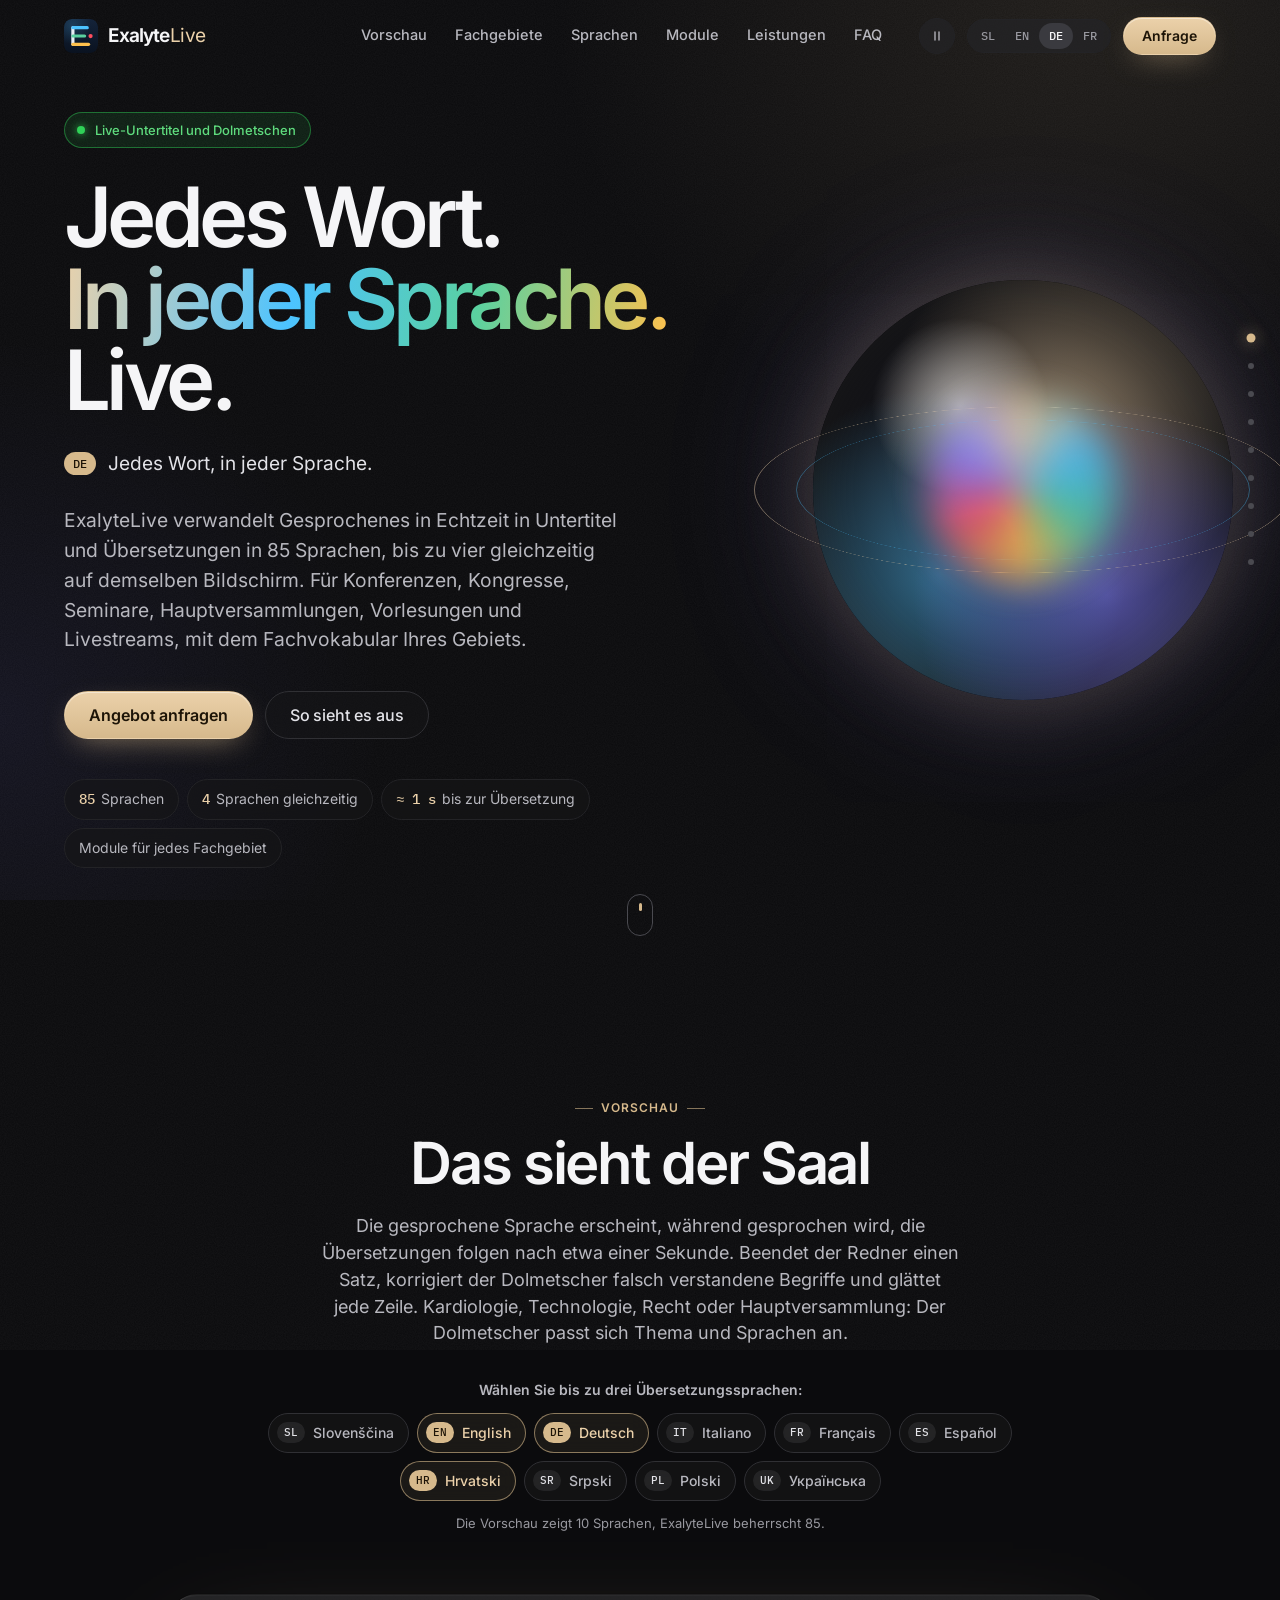
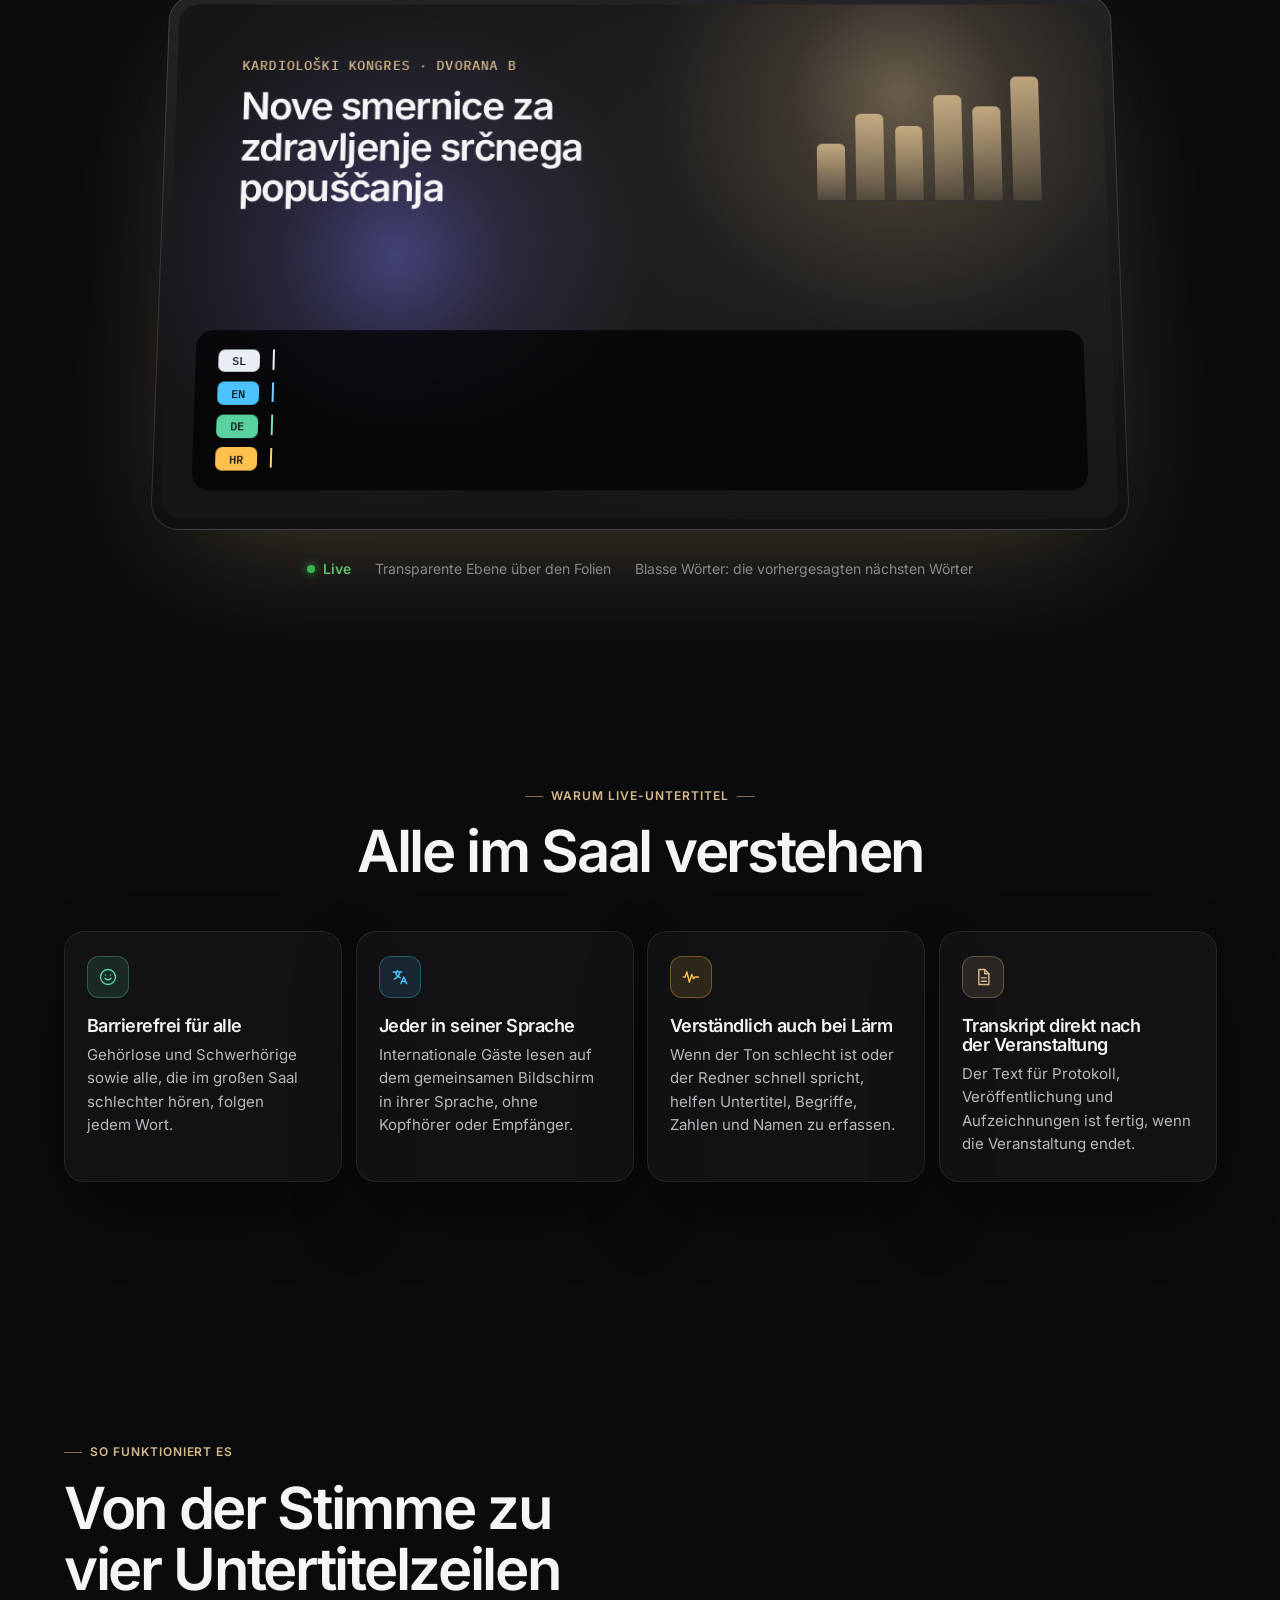
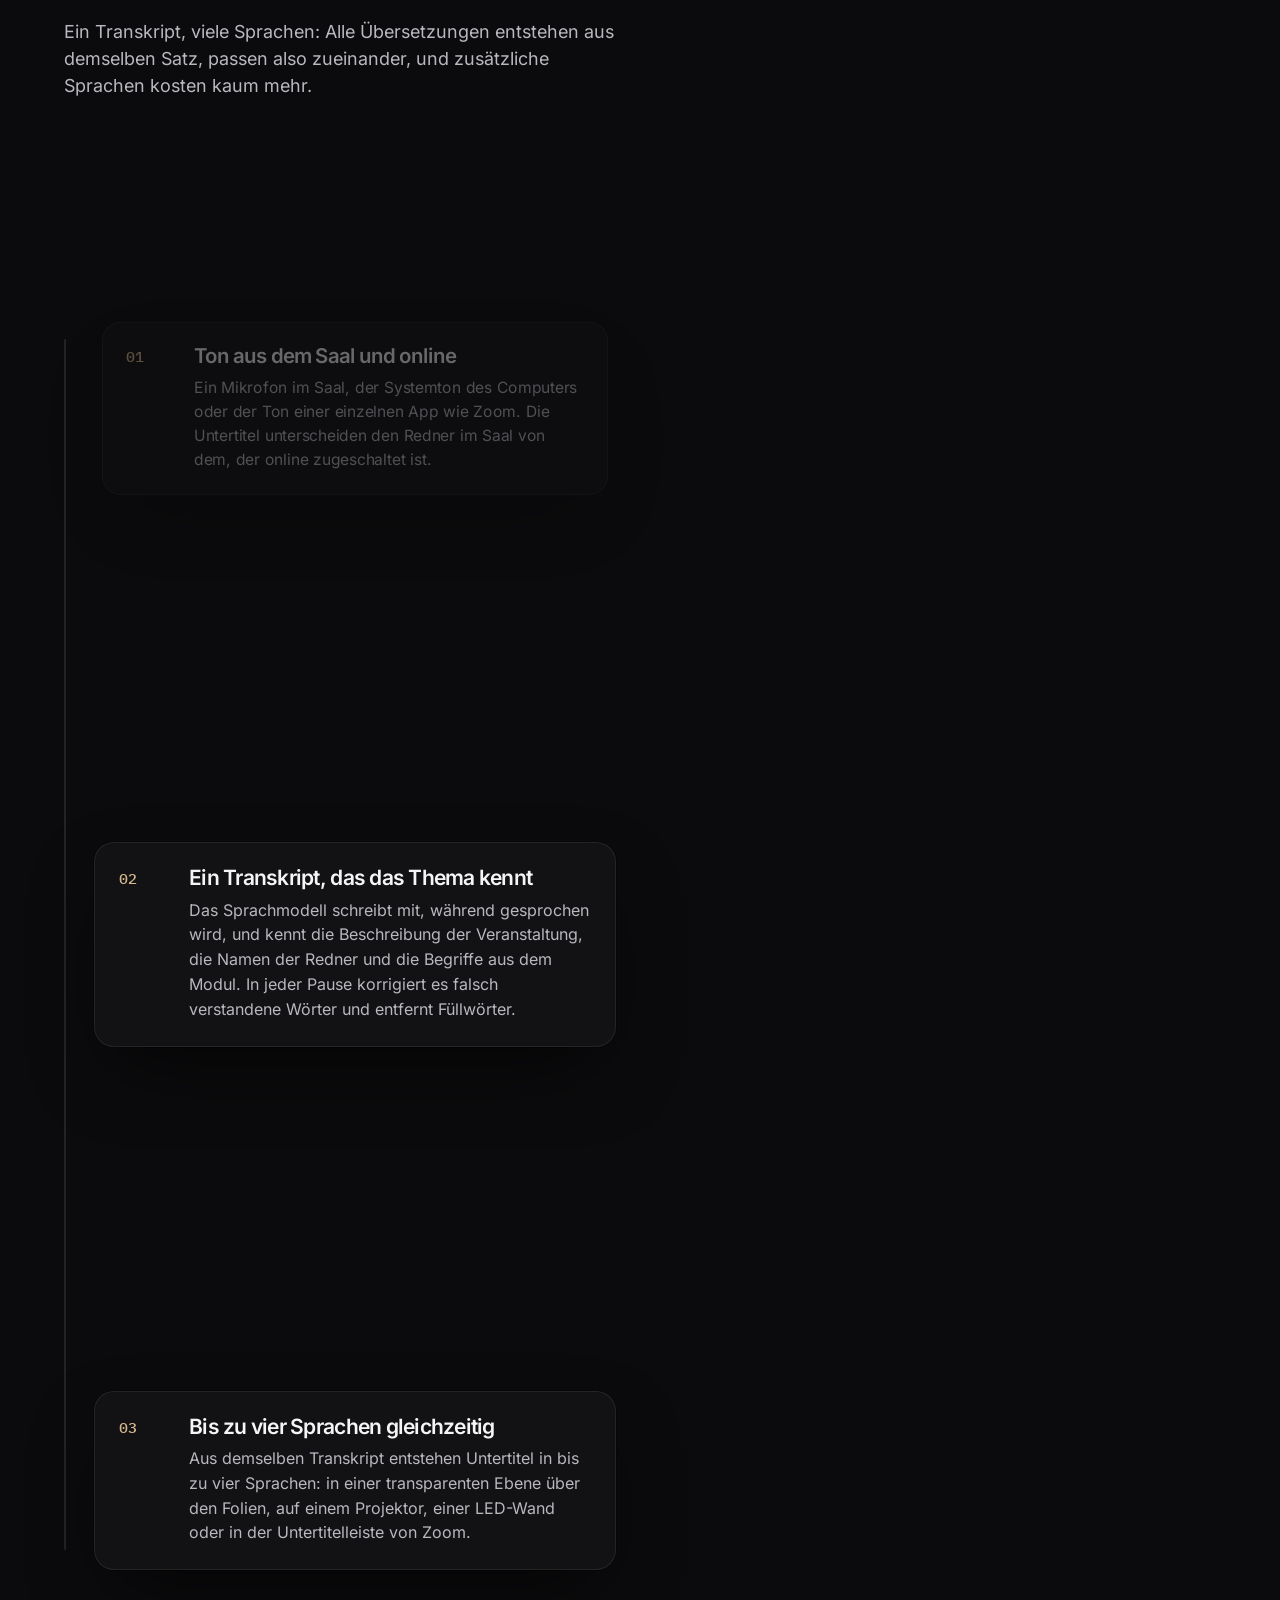
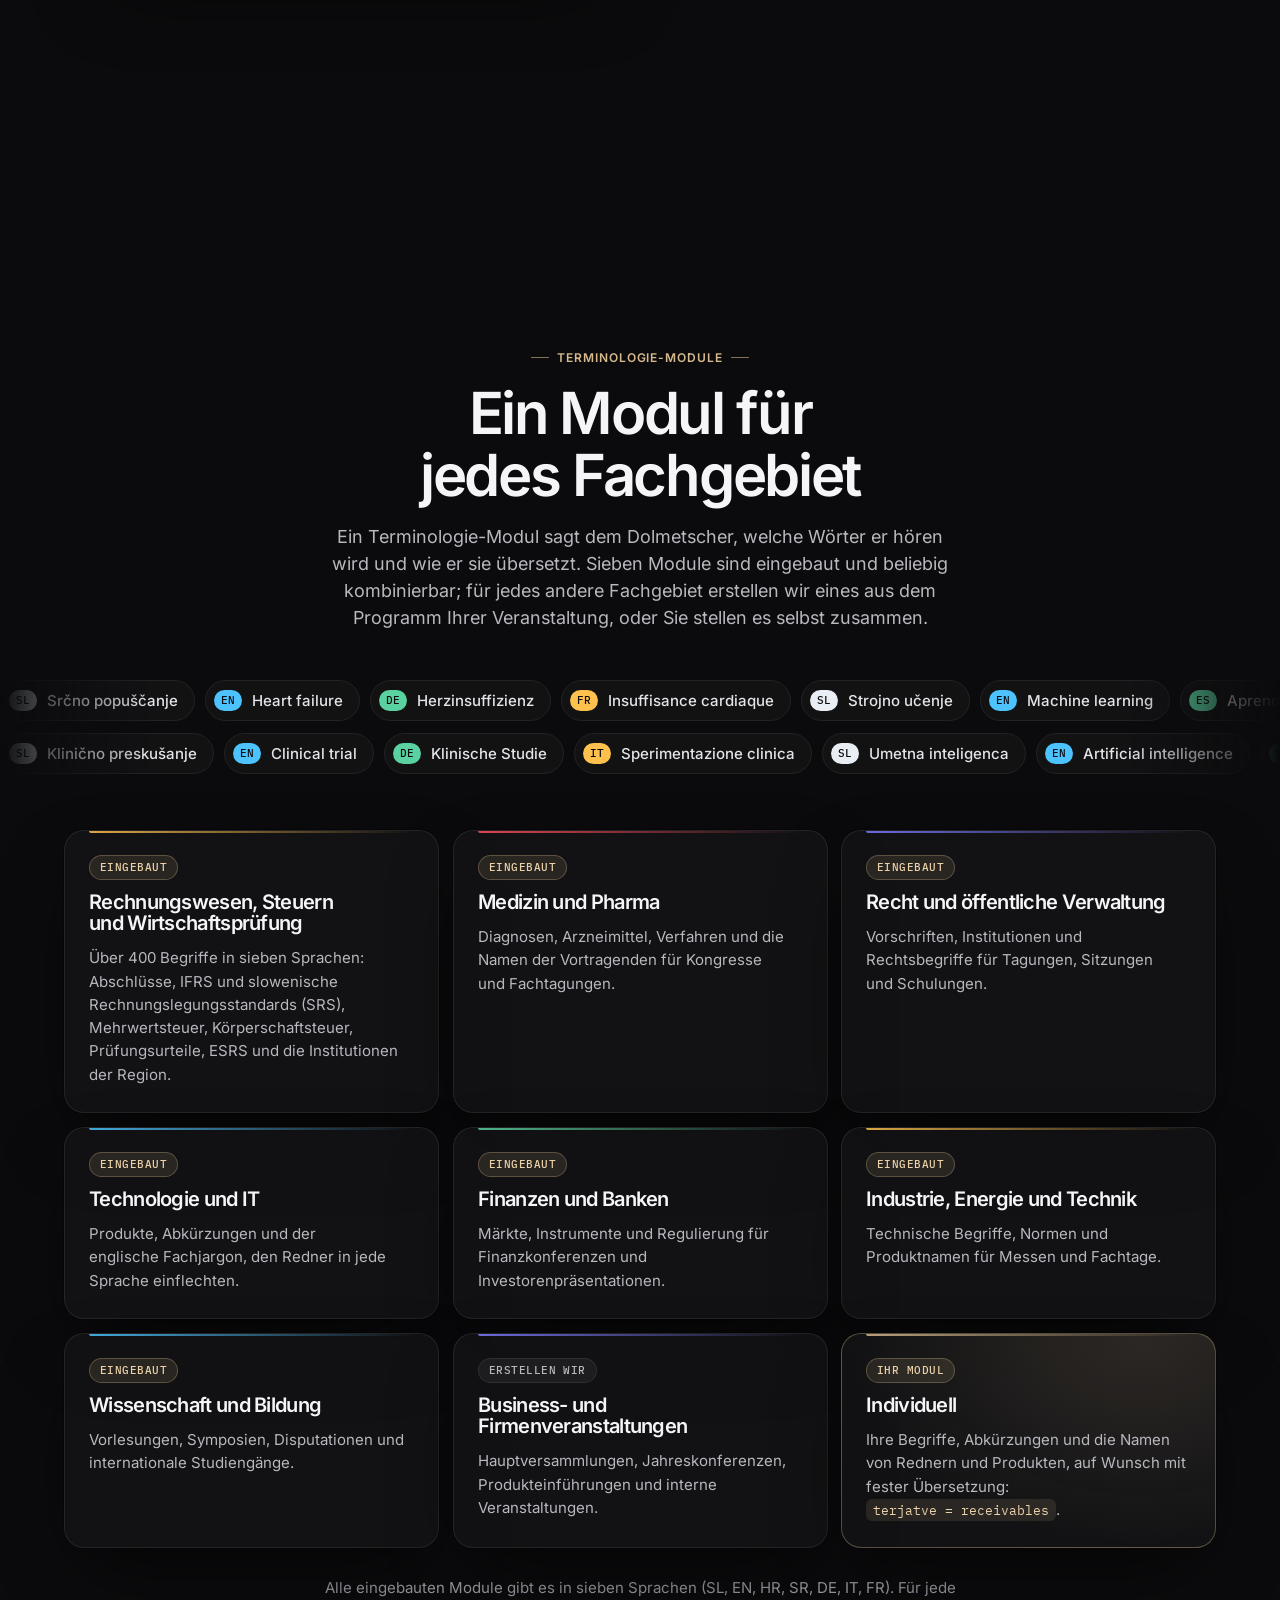
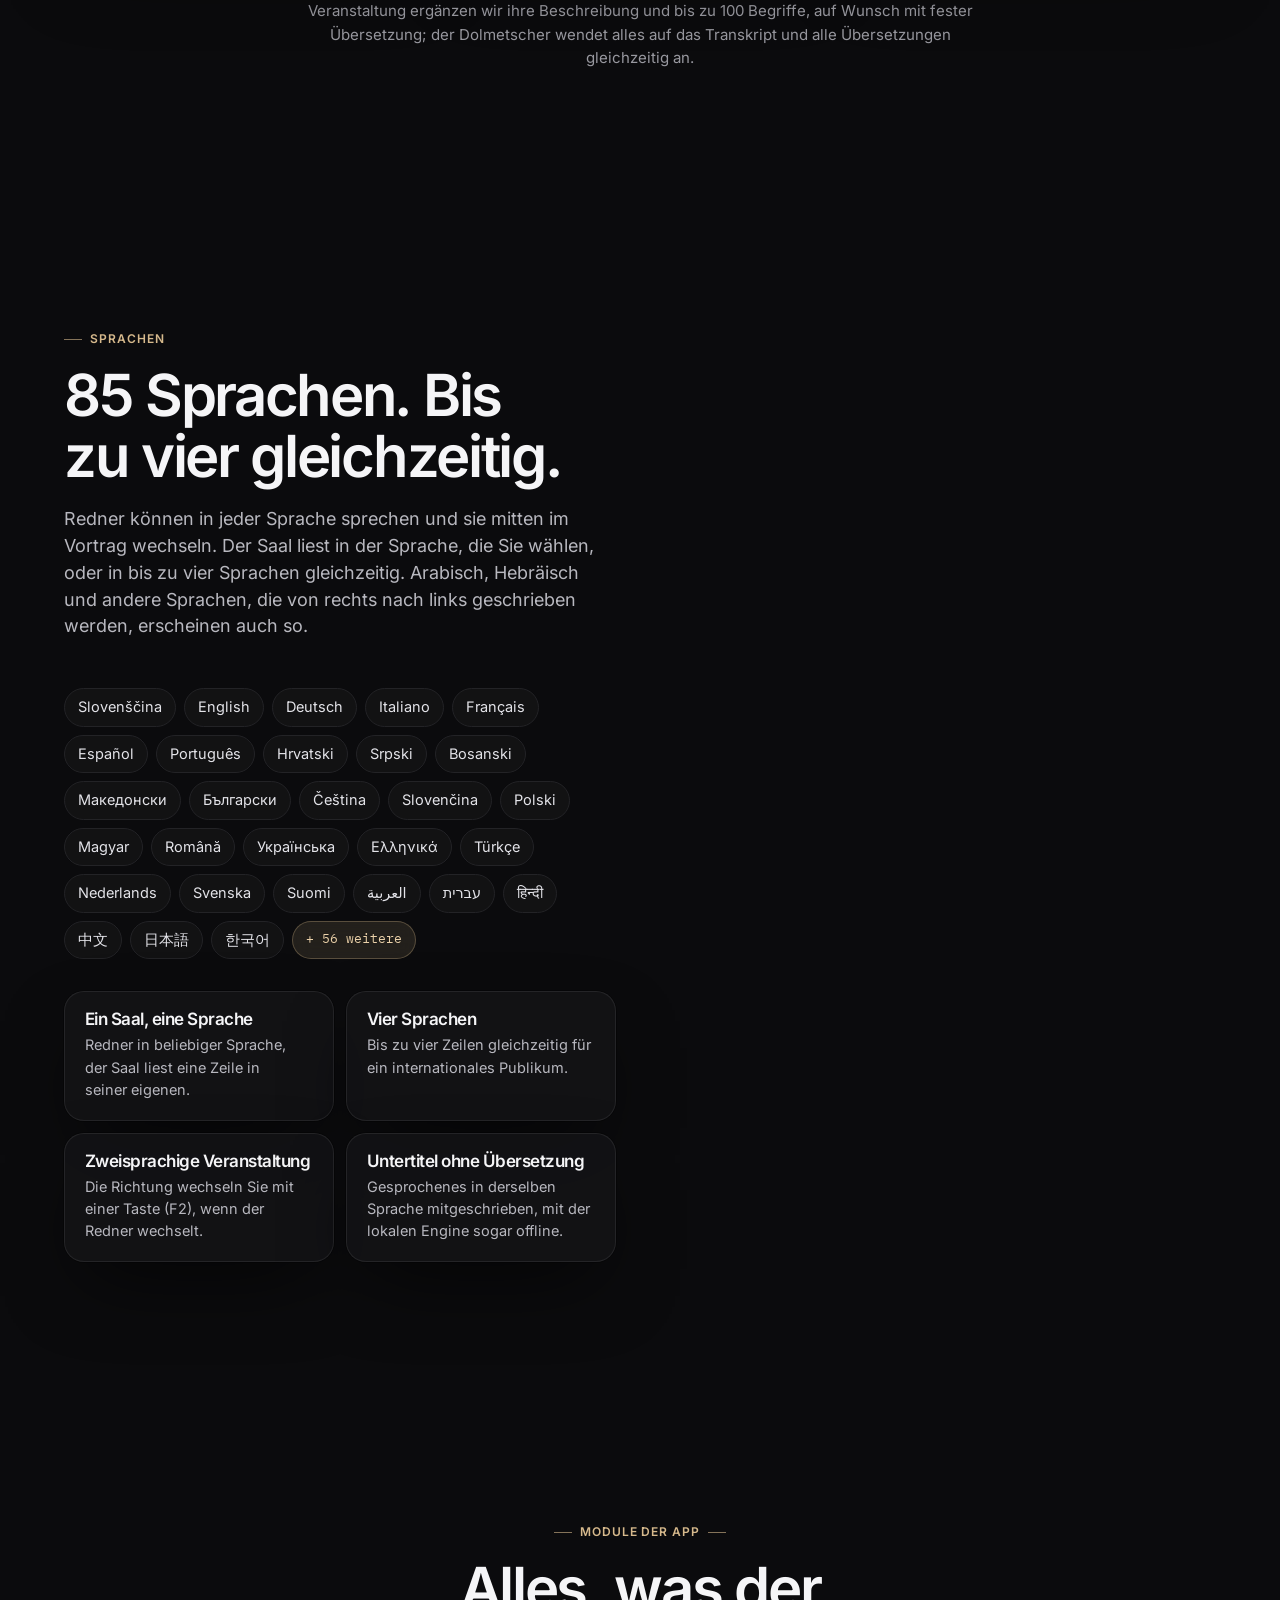
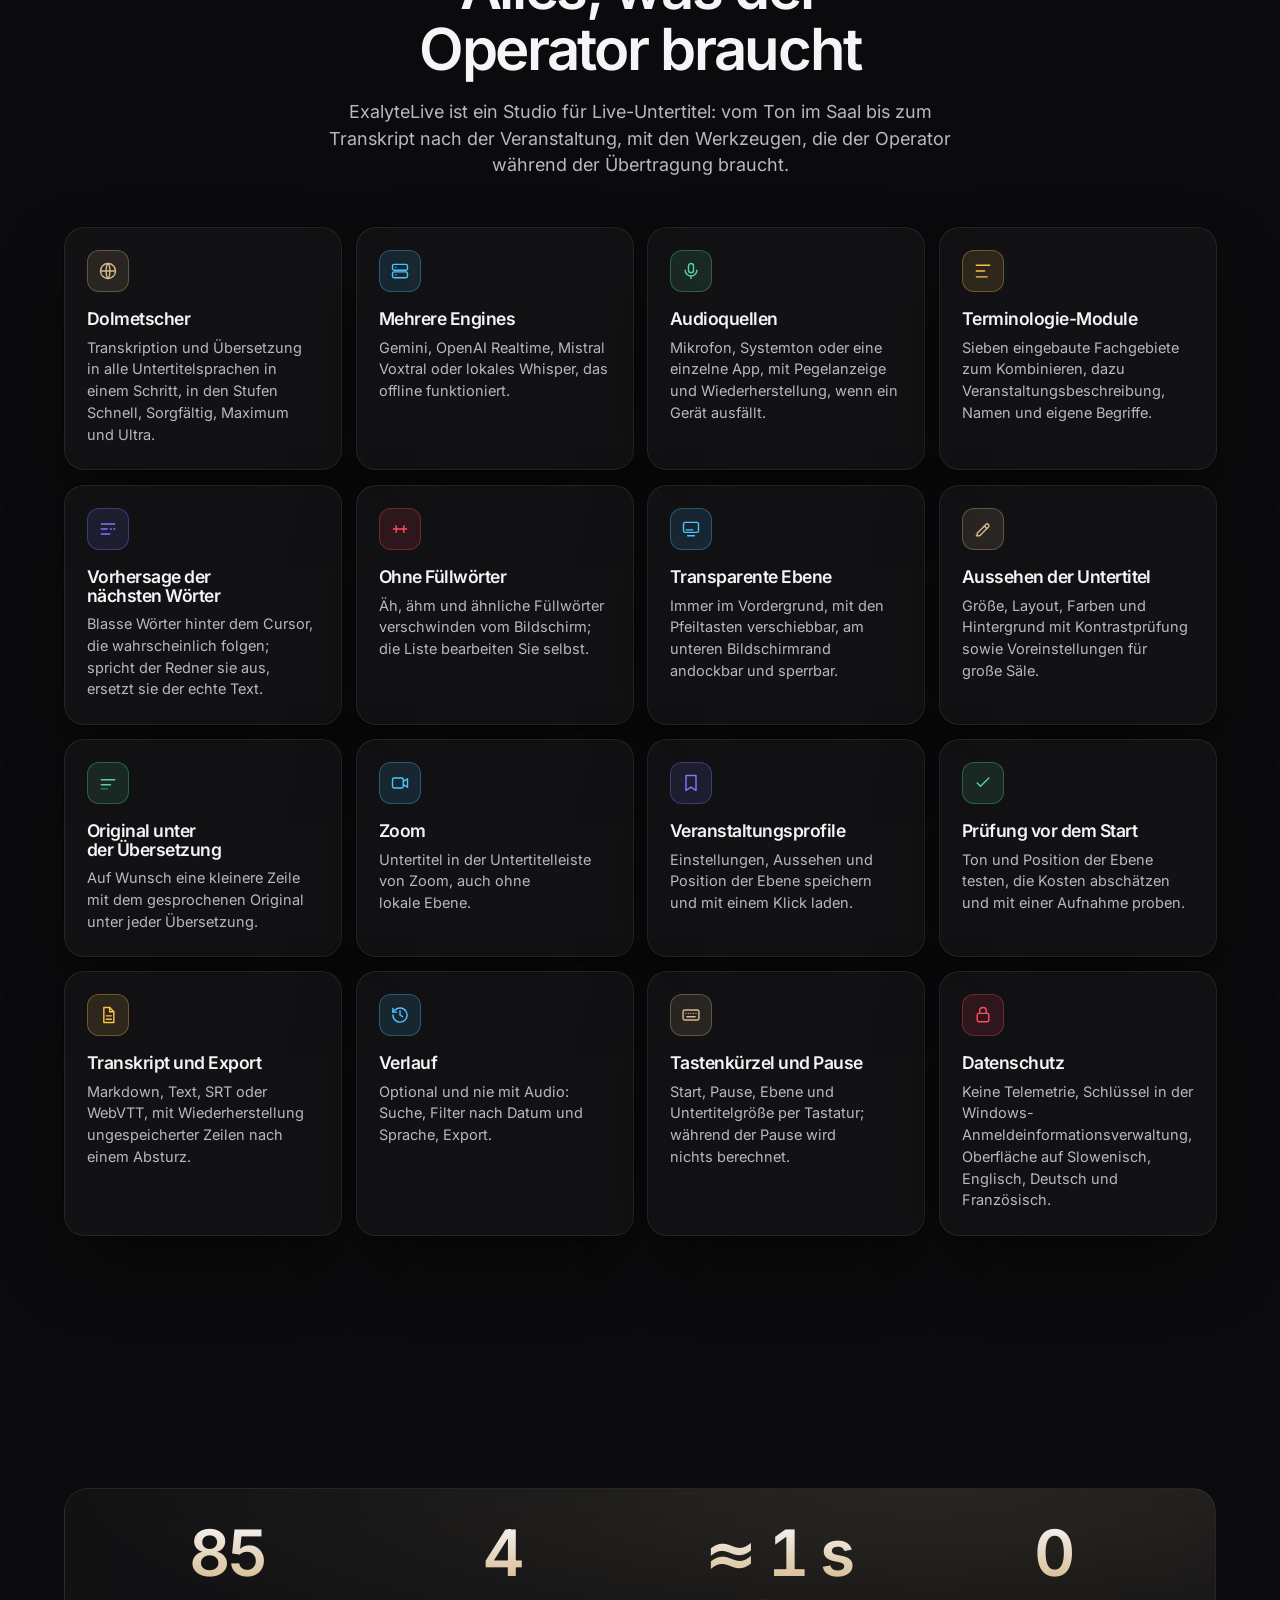
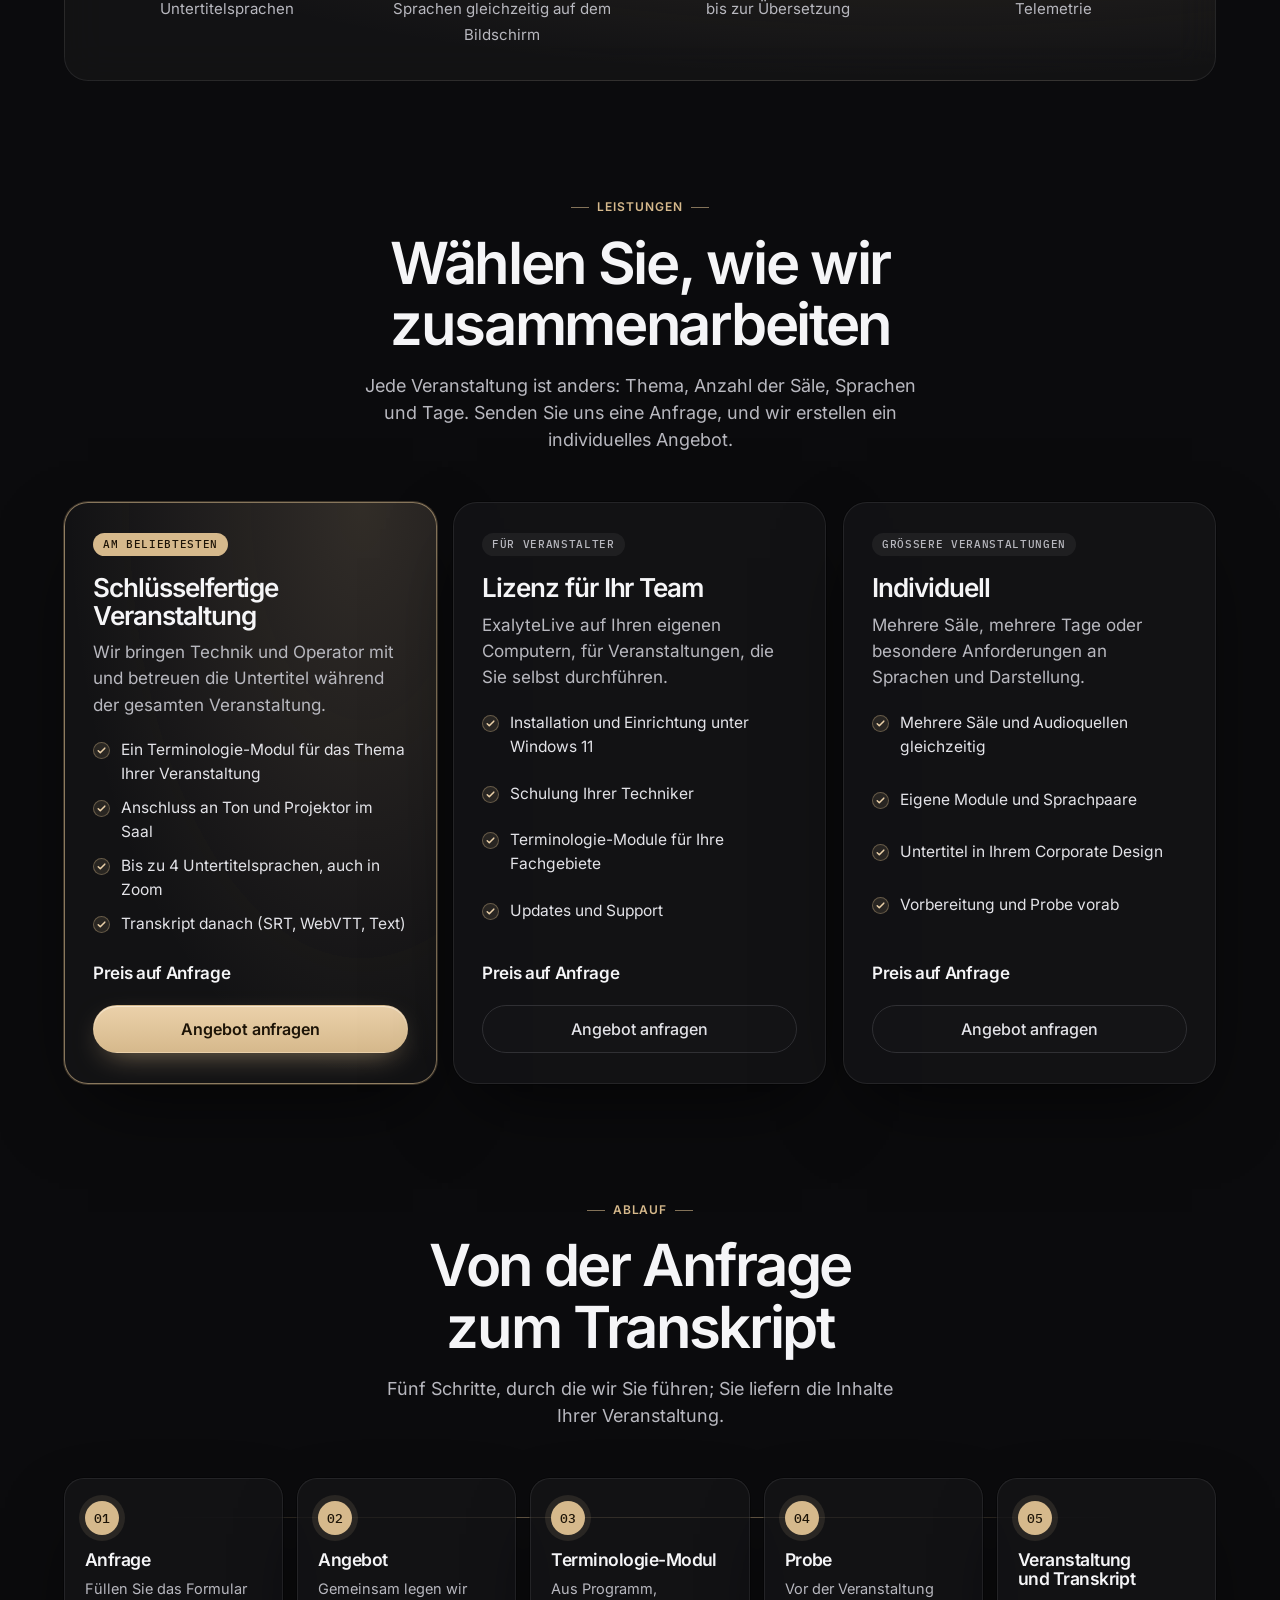
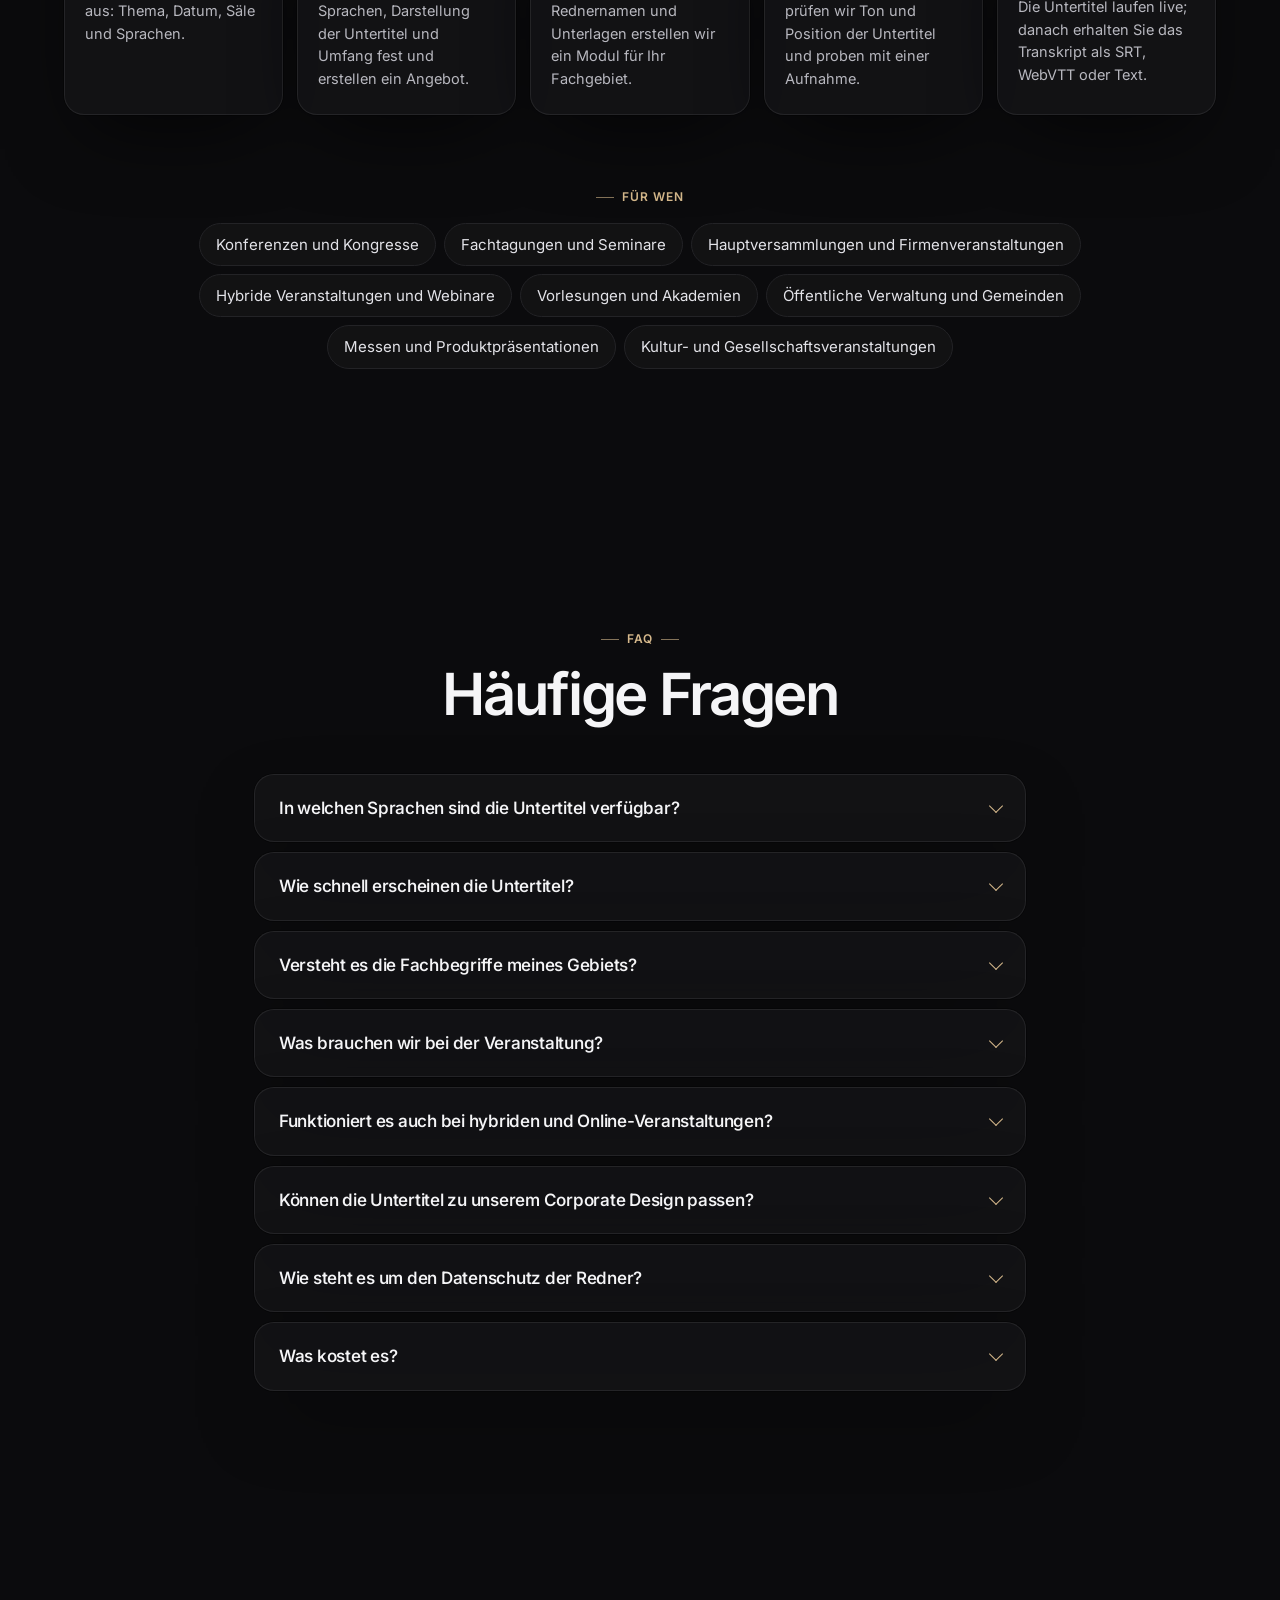
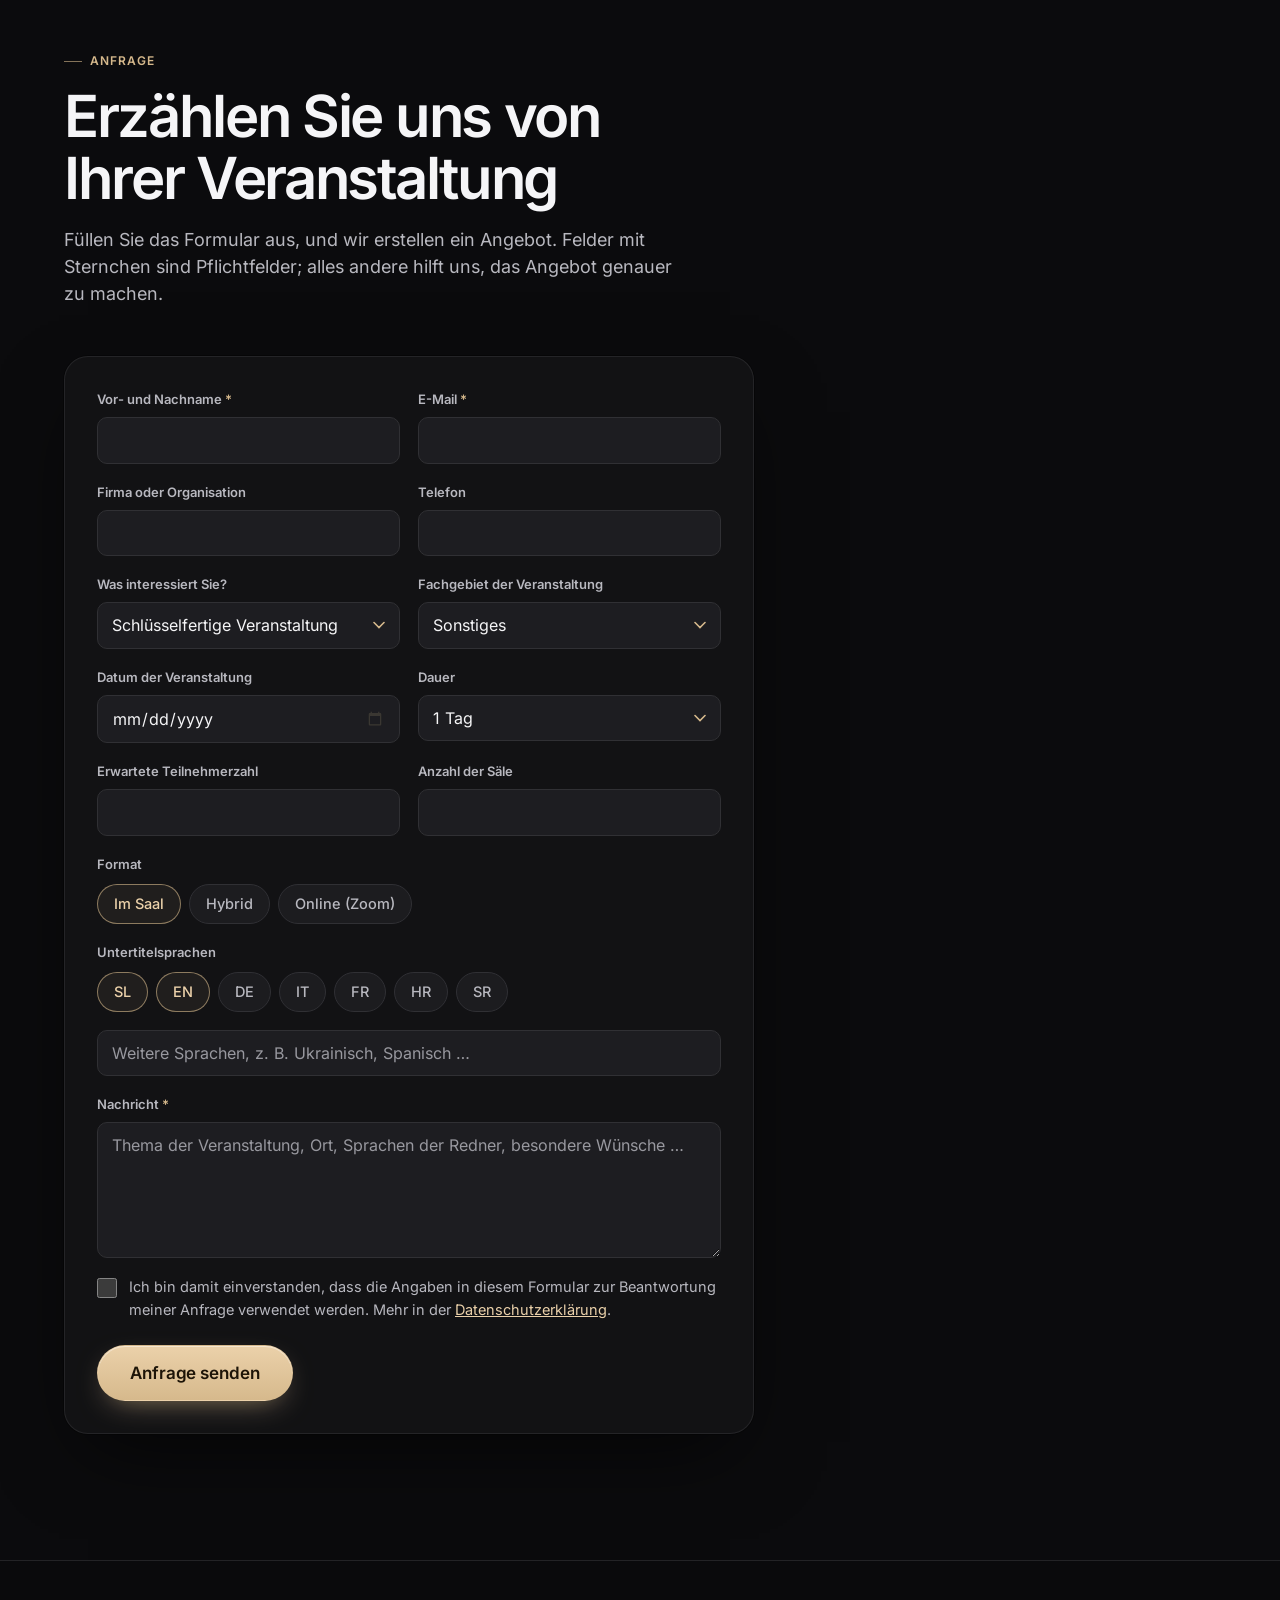
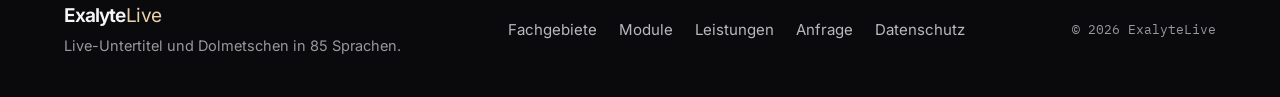
==== commit d39a6922: "Objava b15e88d" ====
--- a/de/index.html
+++ b/de/index.html
@@ -91,8 +91,8 @@
 		}
 	]
 }</script>
-		<script type="module" crossorigin src="../assets/main-CmU7fdMO.js"></script>
-		<link rel="modulepreload" crossorigin href="../assets/i18n-k4VRwNNR.js">
+		<script type="module" crossorigin src="../assets/main-DBF1bgTT.js"></script>
+		<link rel="modulepreload" crossorigin href="../assets/i18n-DmMzEARO.js">
 		<link rel="stylesheet" crossorigin href="../assets/i18n-DNE_9-uU.css">
 		<link rel="stylesheet" crossorigin href="../assets/main-DVCAyn8-.css">
 	</head>
@@ -437,7 +437,7 @@
 							<p data-i18n-html="fields.f9.text">Ihre Begriffe, Abkürzungen und die Namen von Rednern und Produkten, auf Wunsch mit fester Übersetzung: <code>terjatve = receivables</code>.</p>
 						</article>
 					</div>
-					<p class="fields__note reveal" data-i18n="fields.note">Alle eingebauten Module gibt es in sieben Sprachen (SL, EN, HR, SR, DE, IT, FR). Pro Veranstaltung kommen ihre Beschreibung und bis zu 100 Begriffe mit optionalen Übersetzungen hinzu; der Dolmetscher wendet alles auf das Transkript und alle Übersetzungen gleichzeitig an.</p>
+					<p class="fields__note reveal" data-i18n="fields.note">Alle eingebauten Module gibt es in sieben Sprachen (SL, EN, HR, SR, DE, IT, FR). Für jede Veranstaltung ergänzen wir ihre Beschreibung und bis zu 100 Begriffe, auf Wunsch mit fester Übersetzung; der Dolmetscher wendet alles auf das Transkript und alle Übersetzungen gleichzeitig an.</p>
 				</div>
 			</section>
 
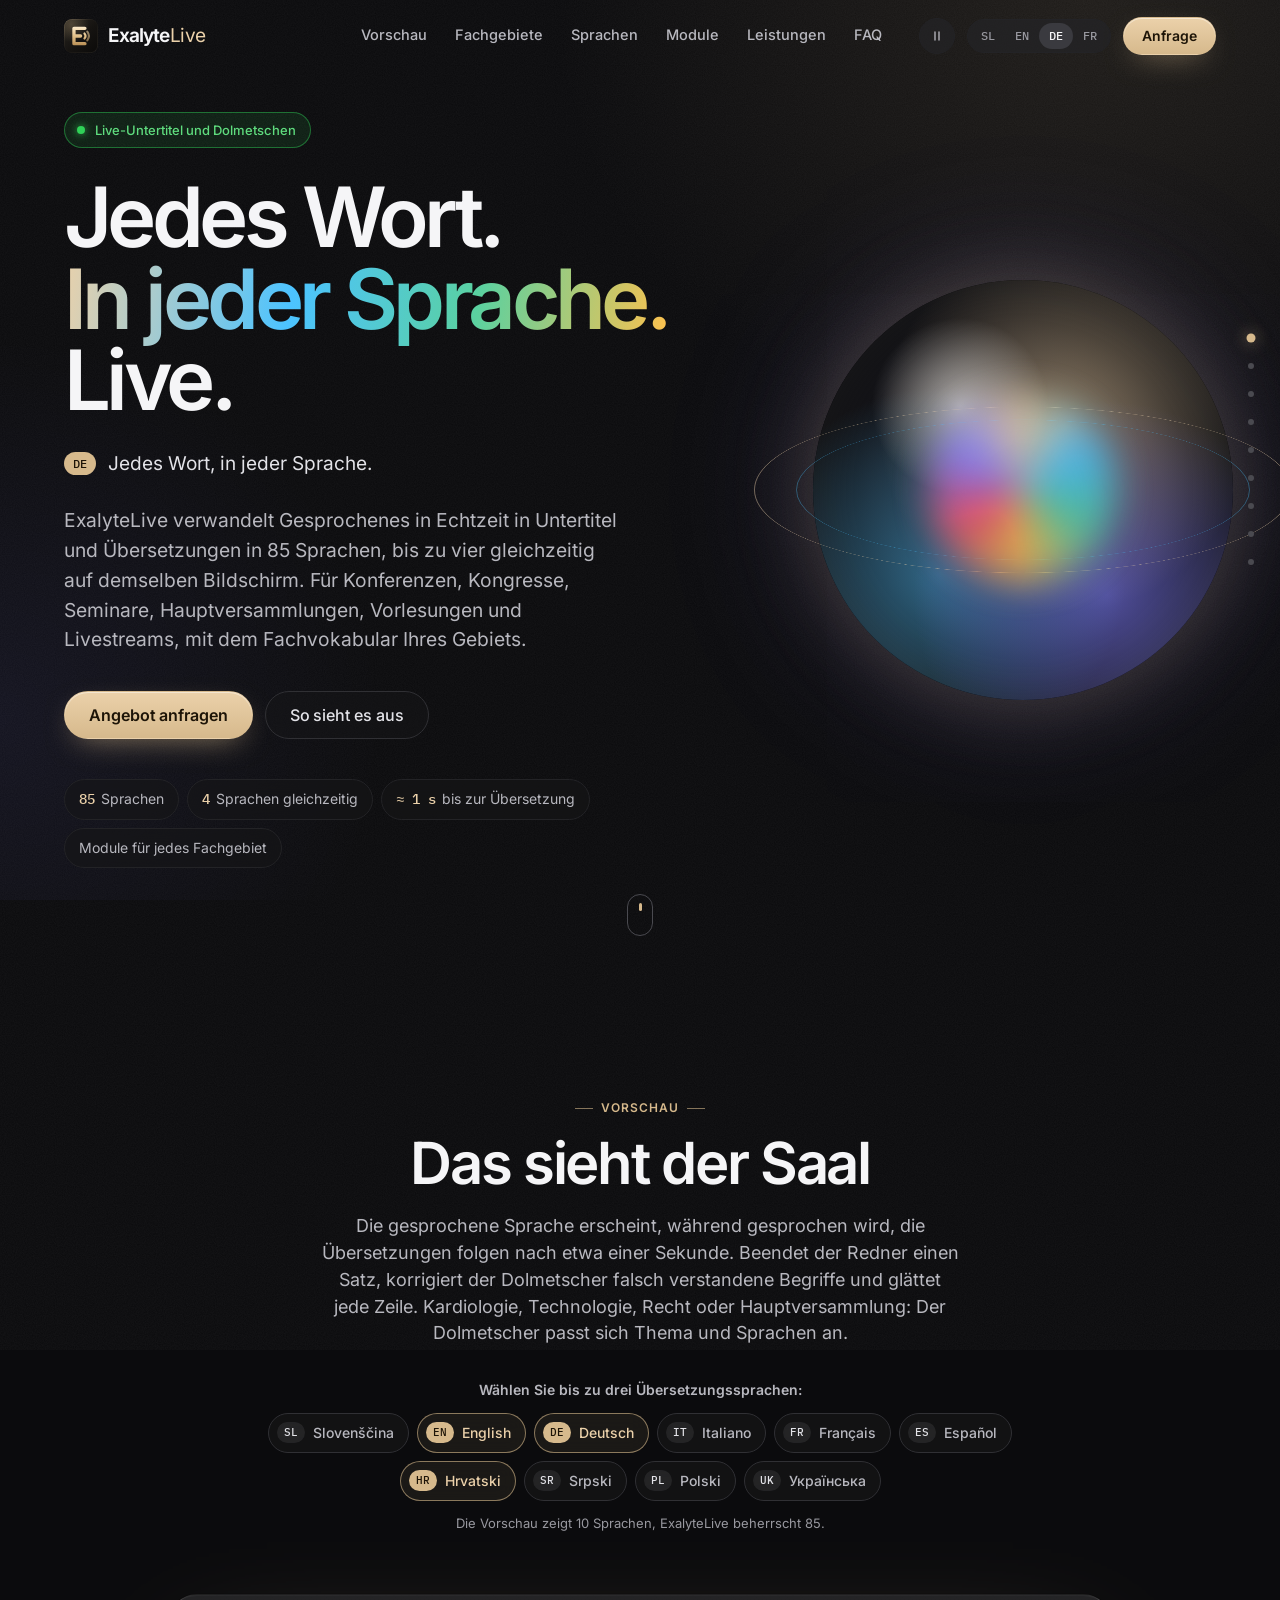
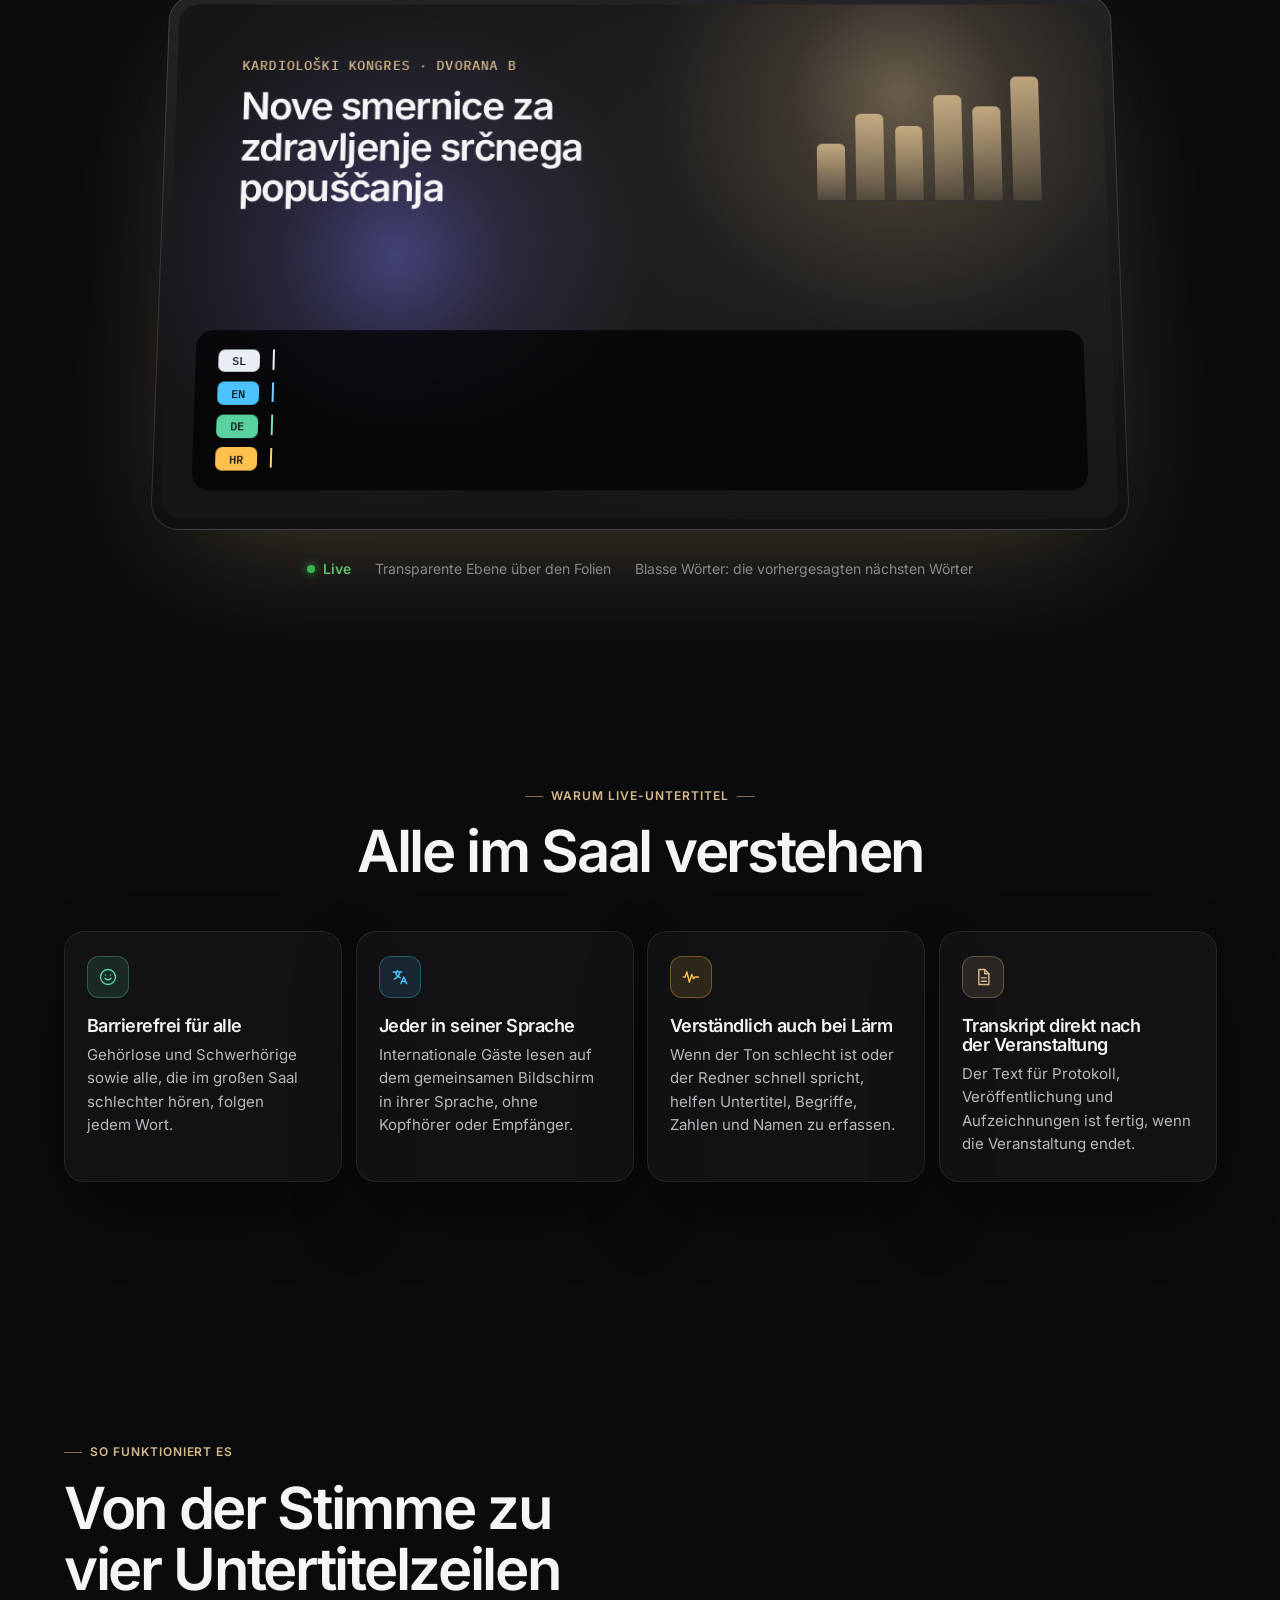
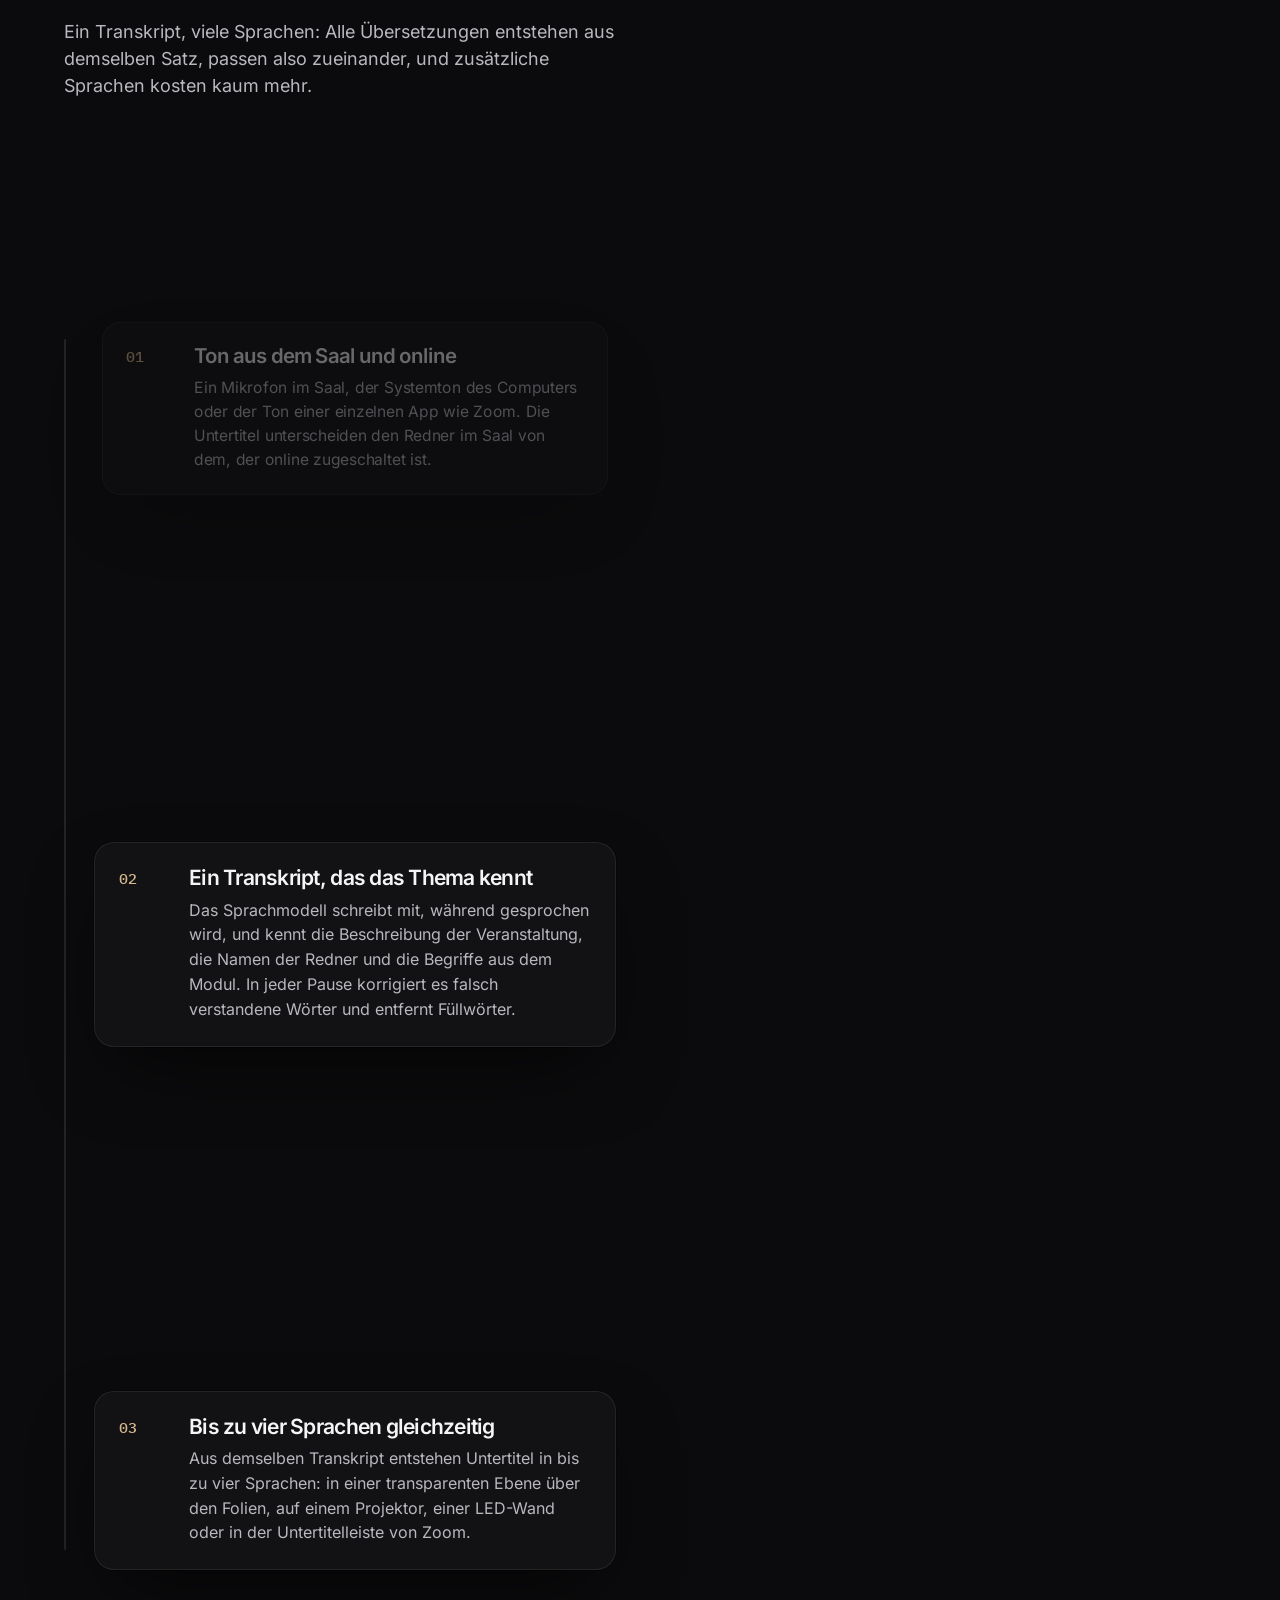
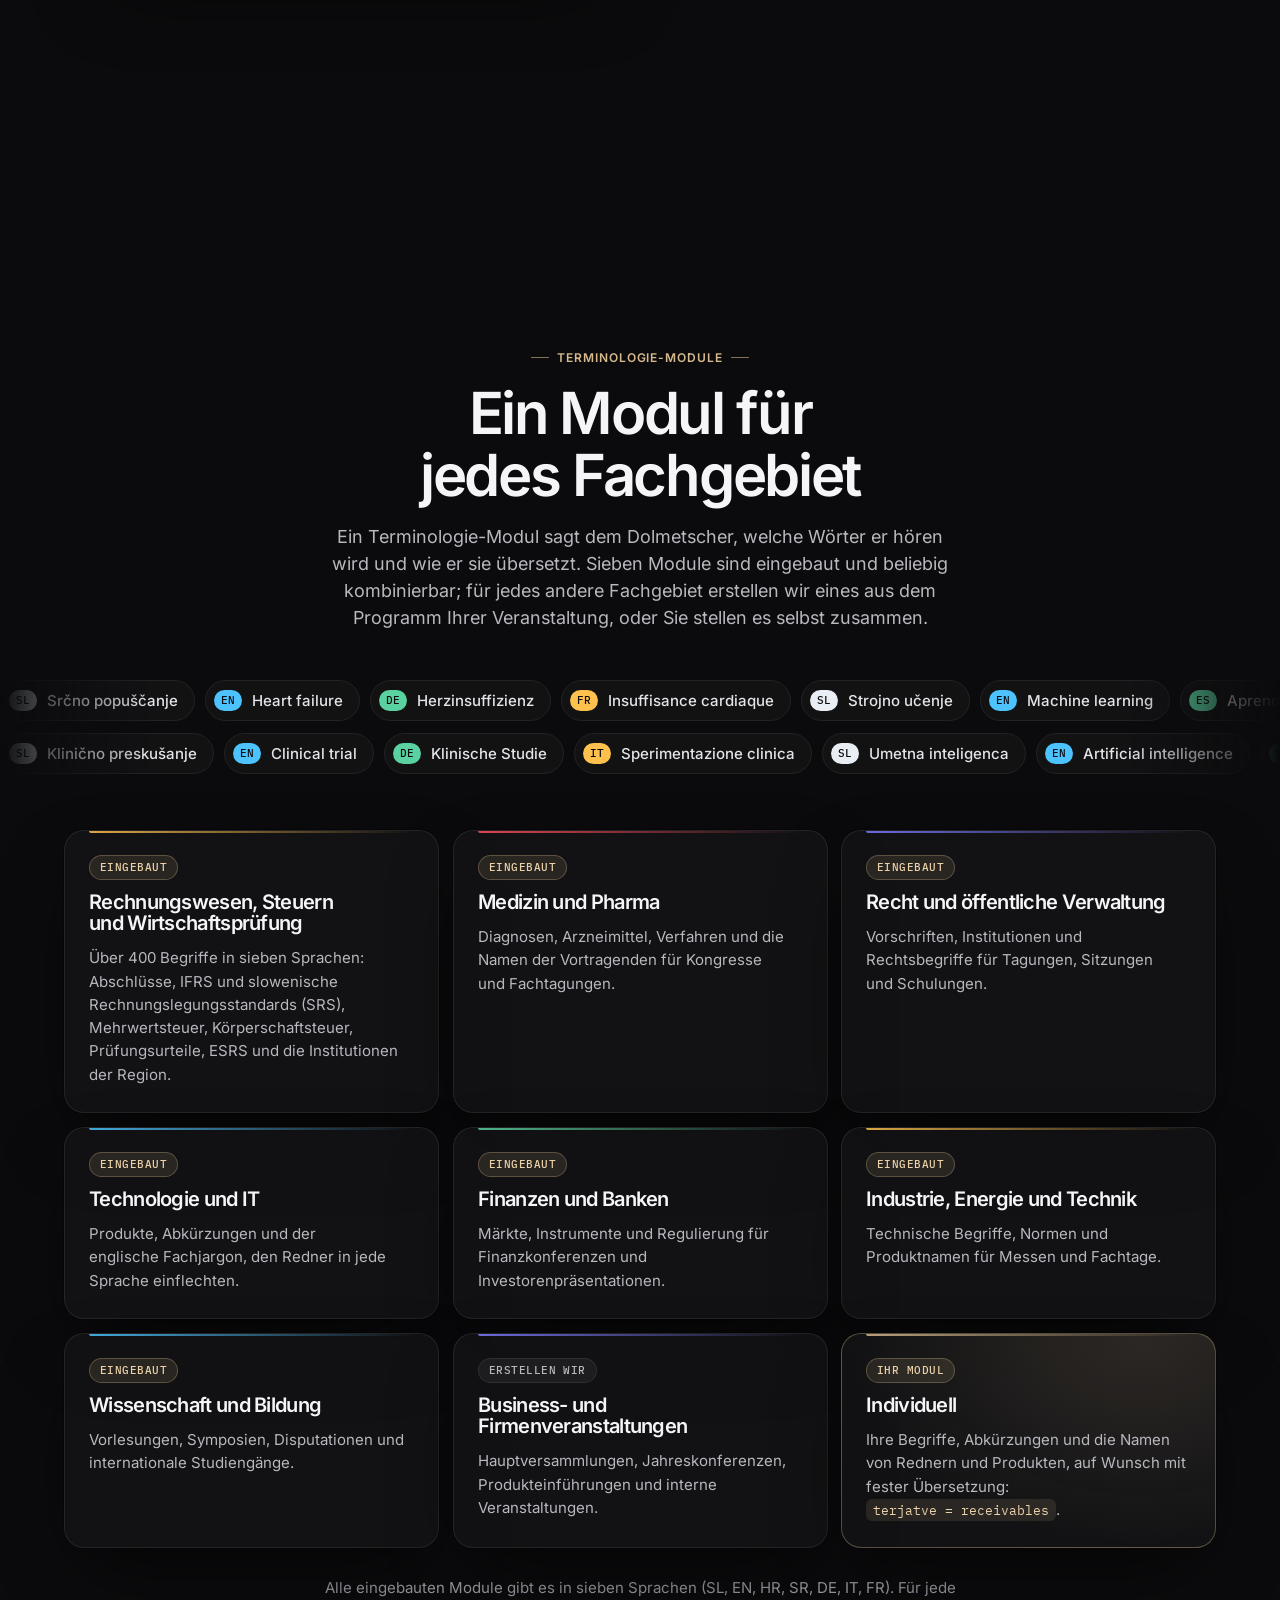
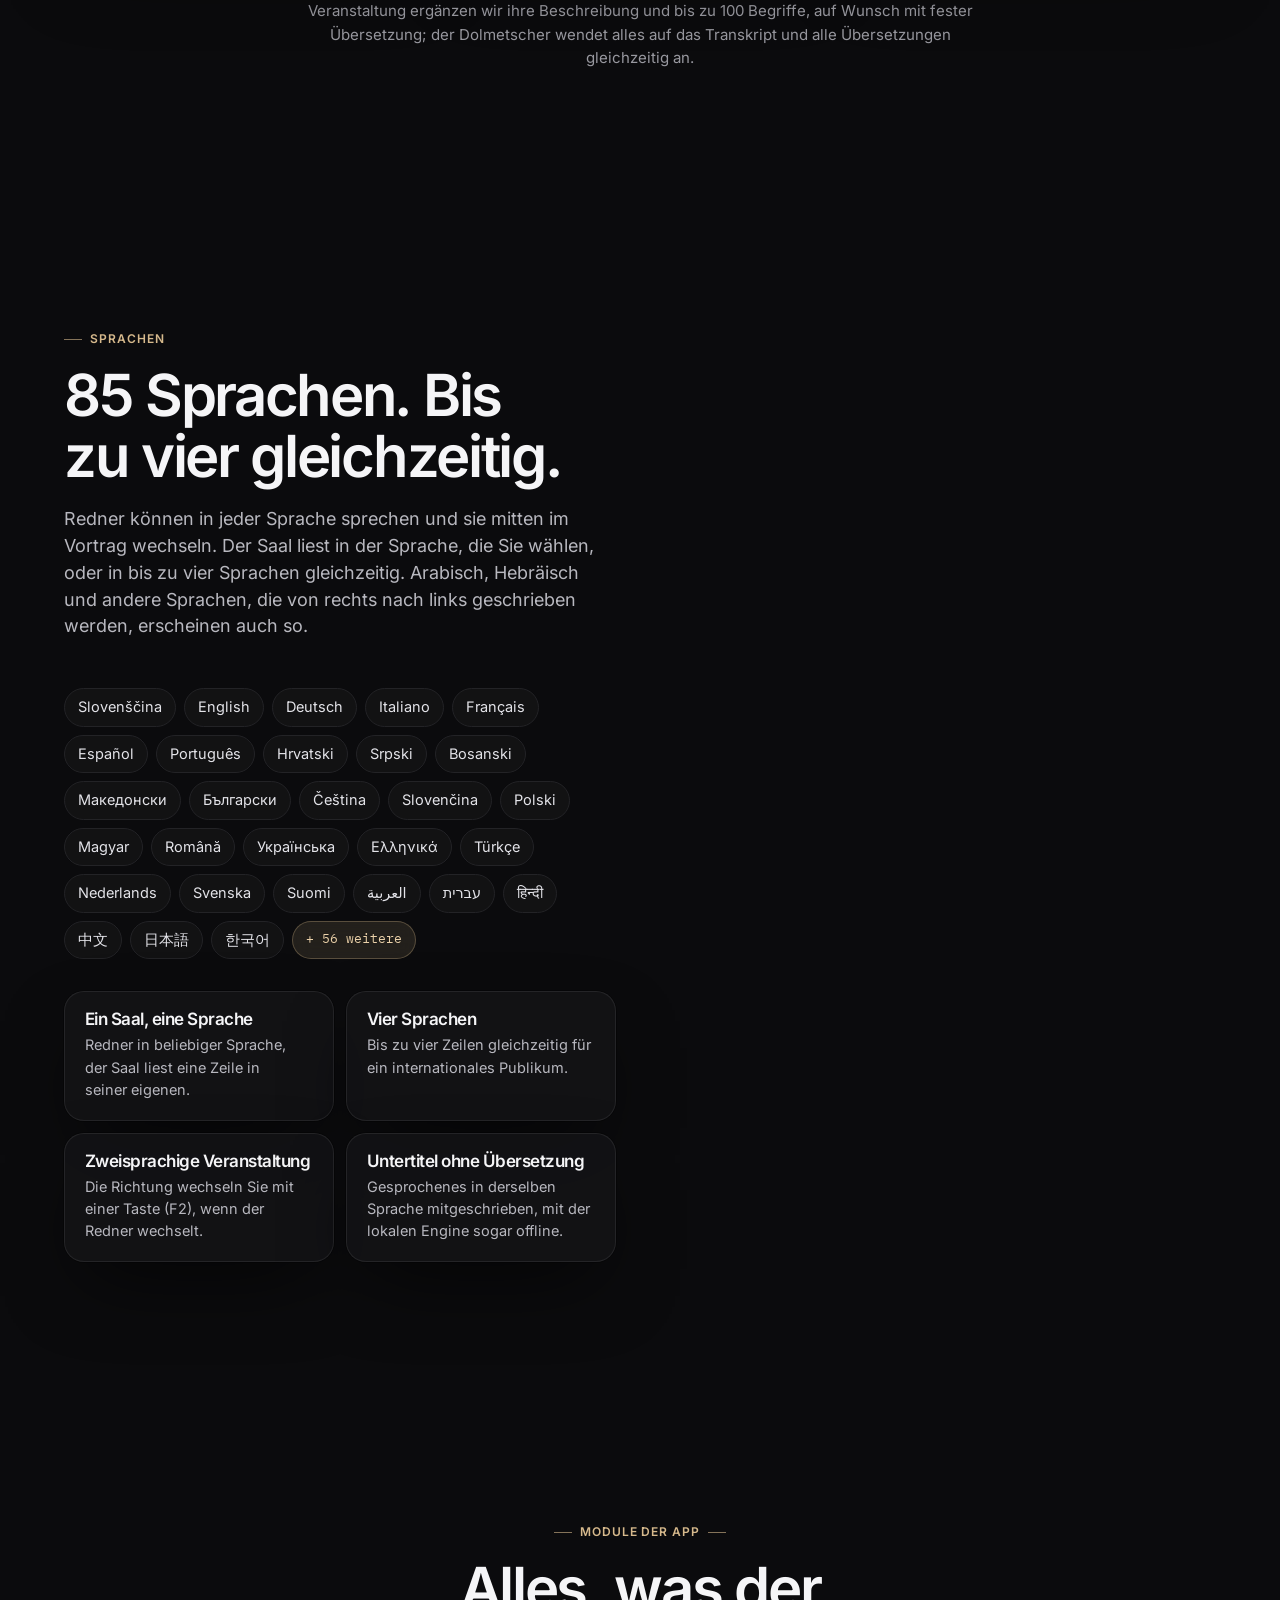
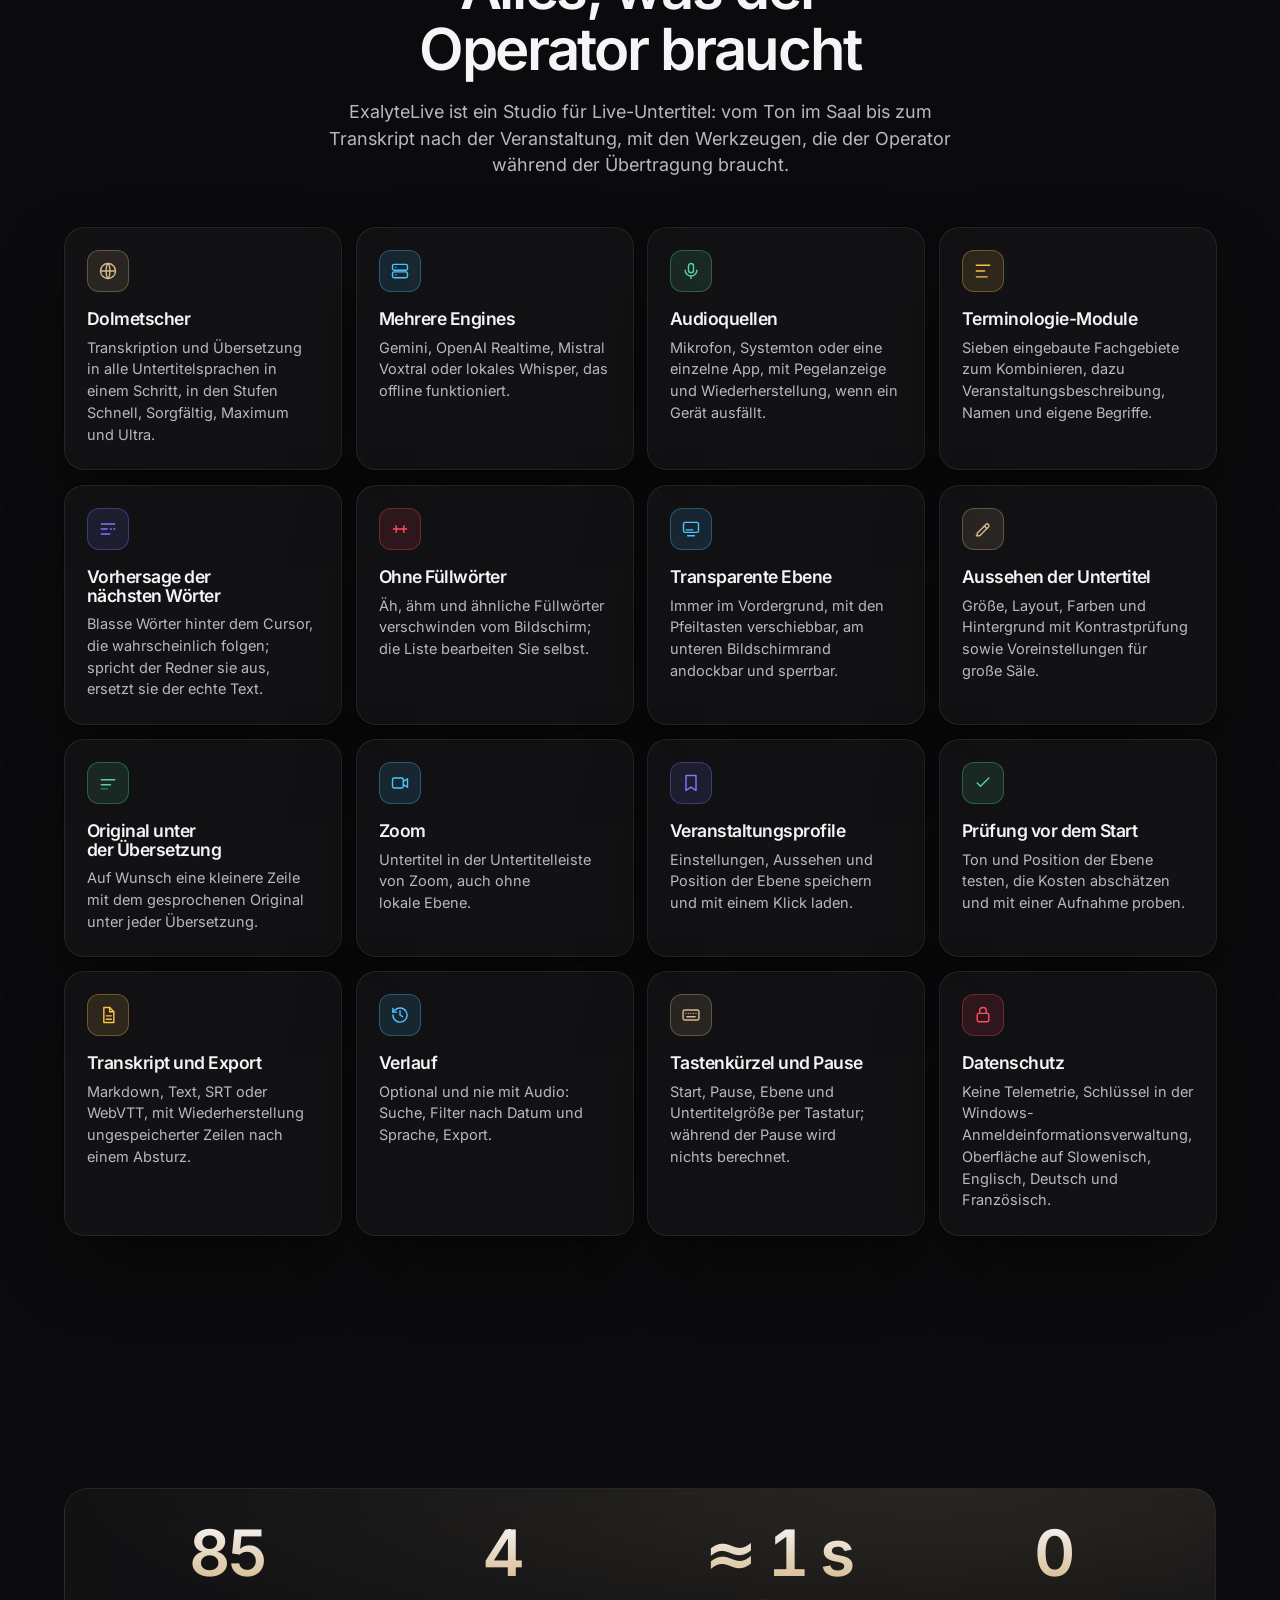
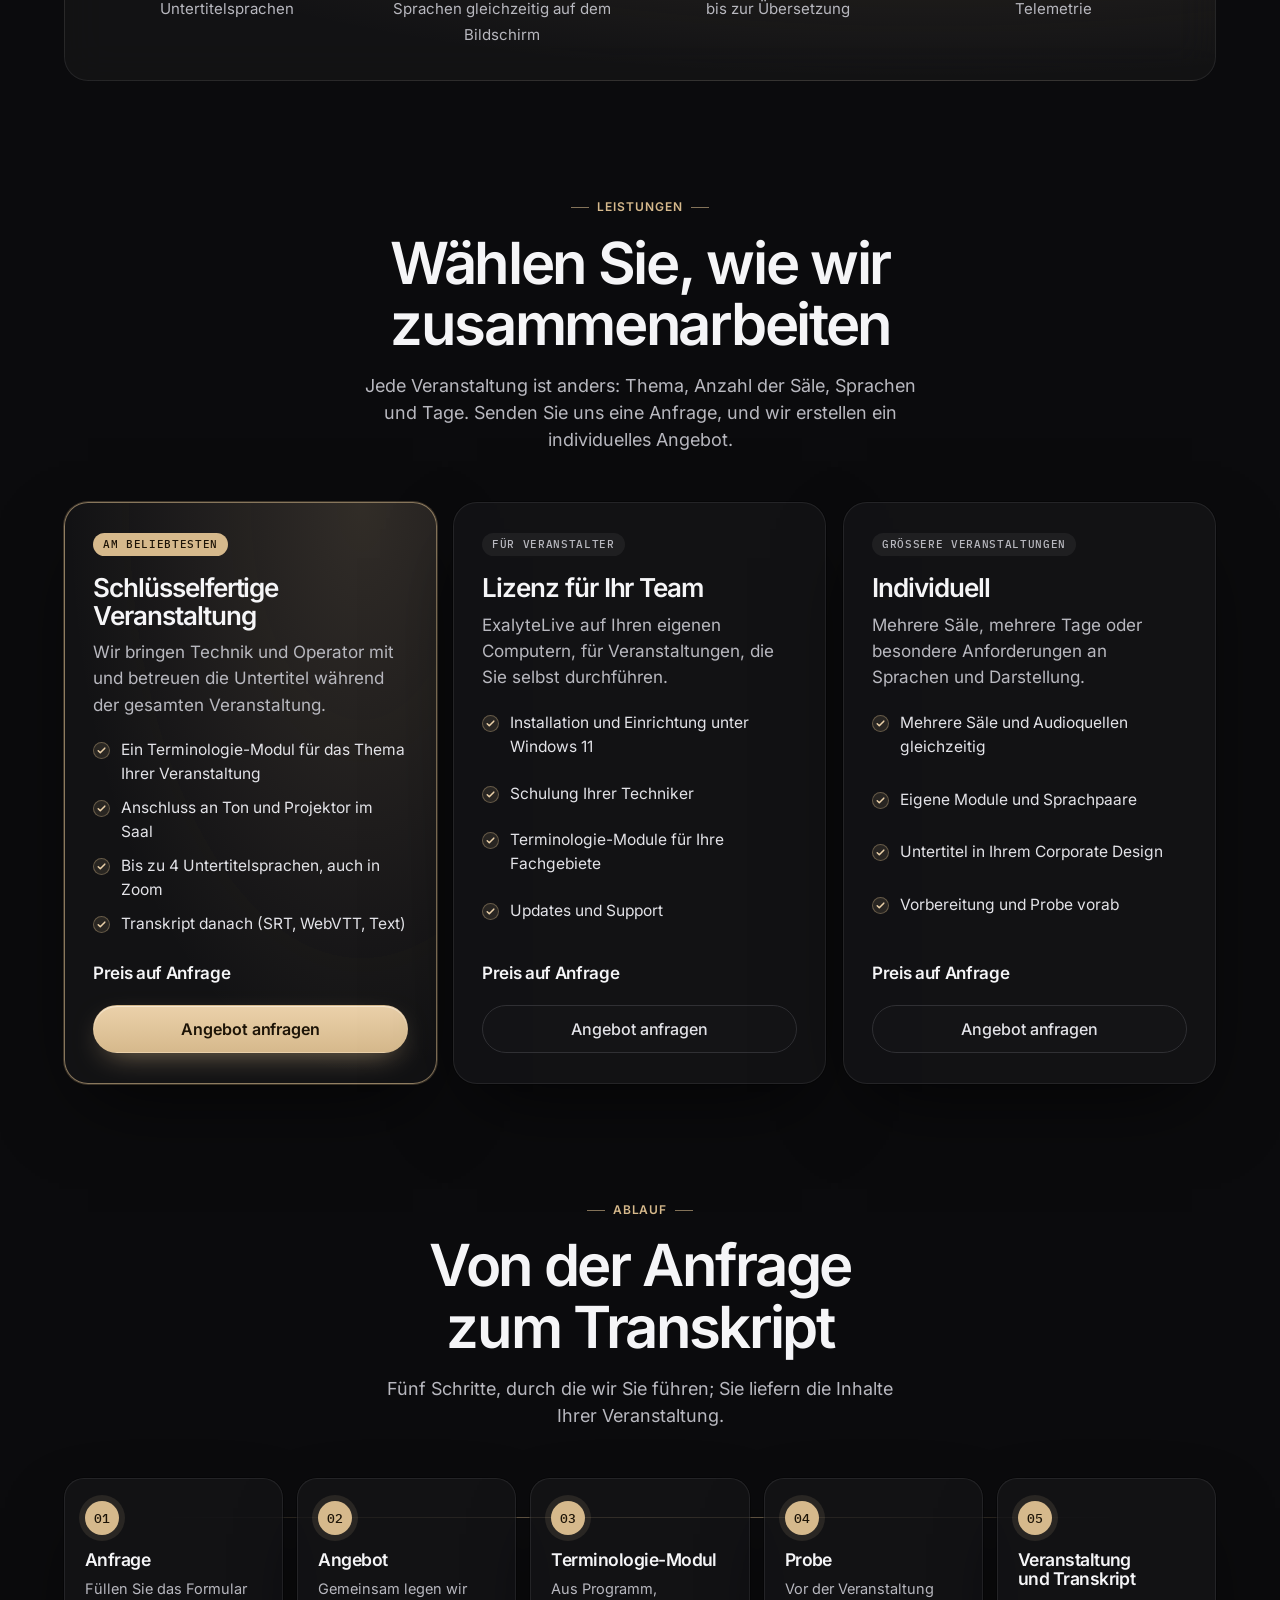
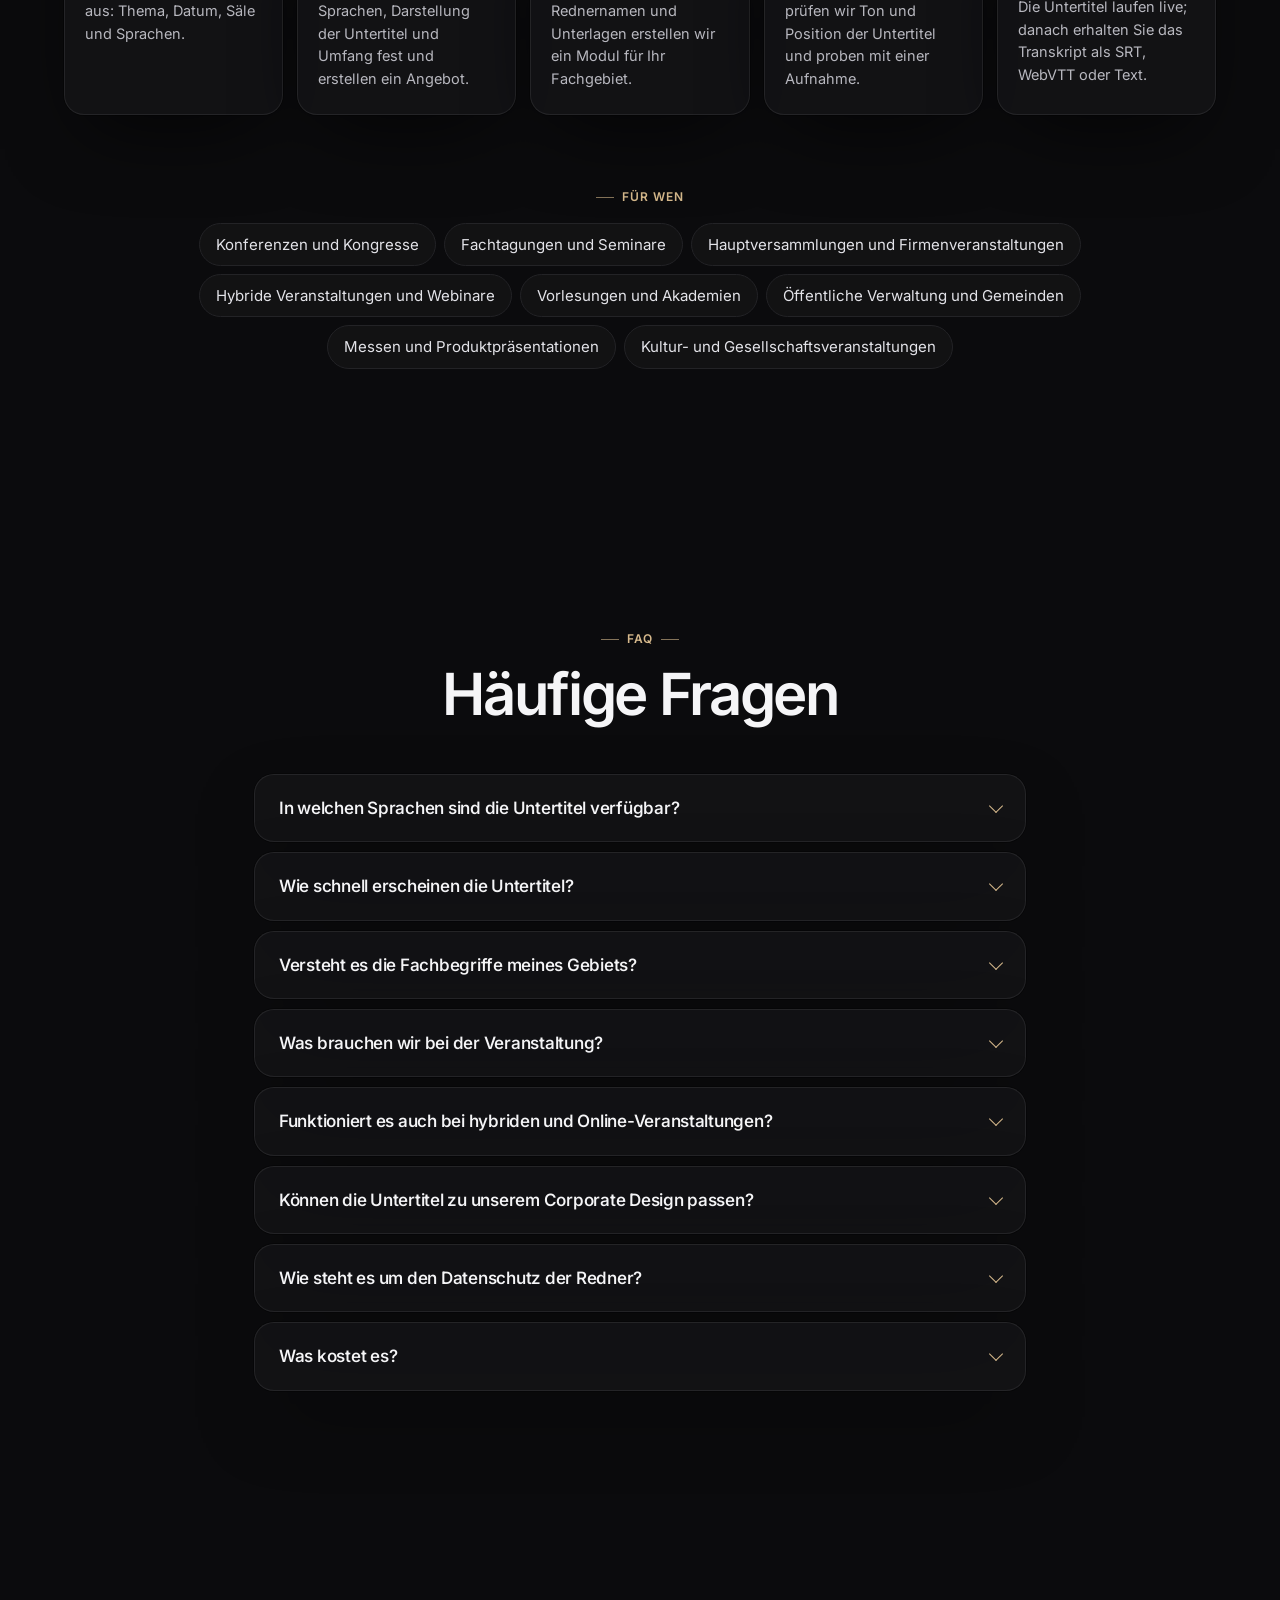
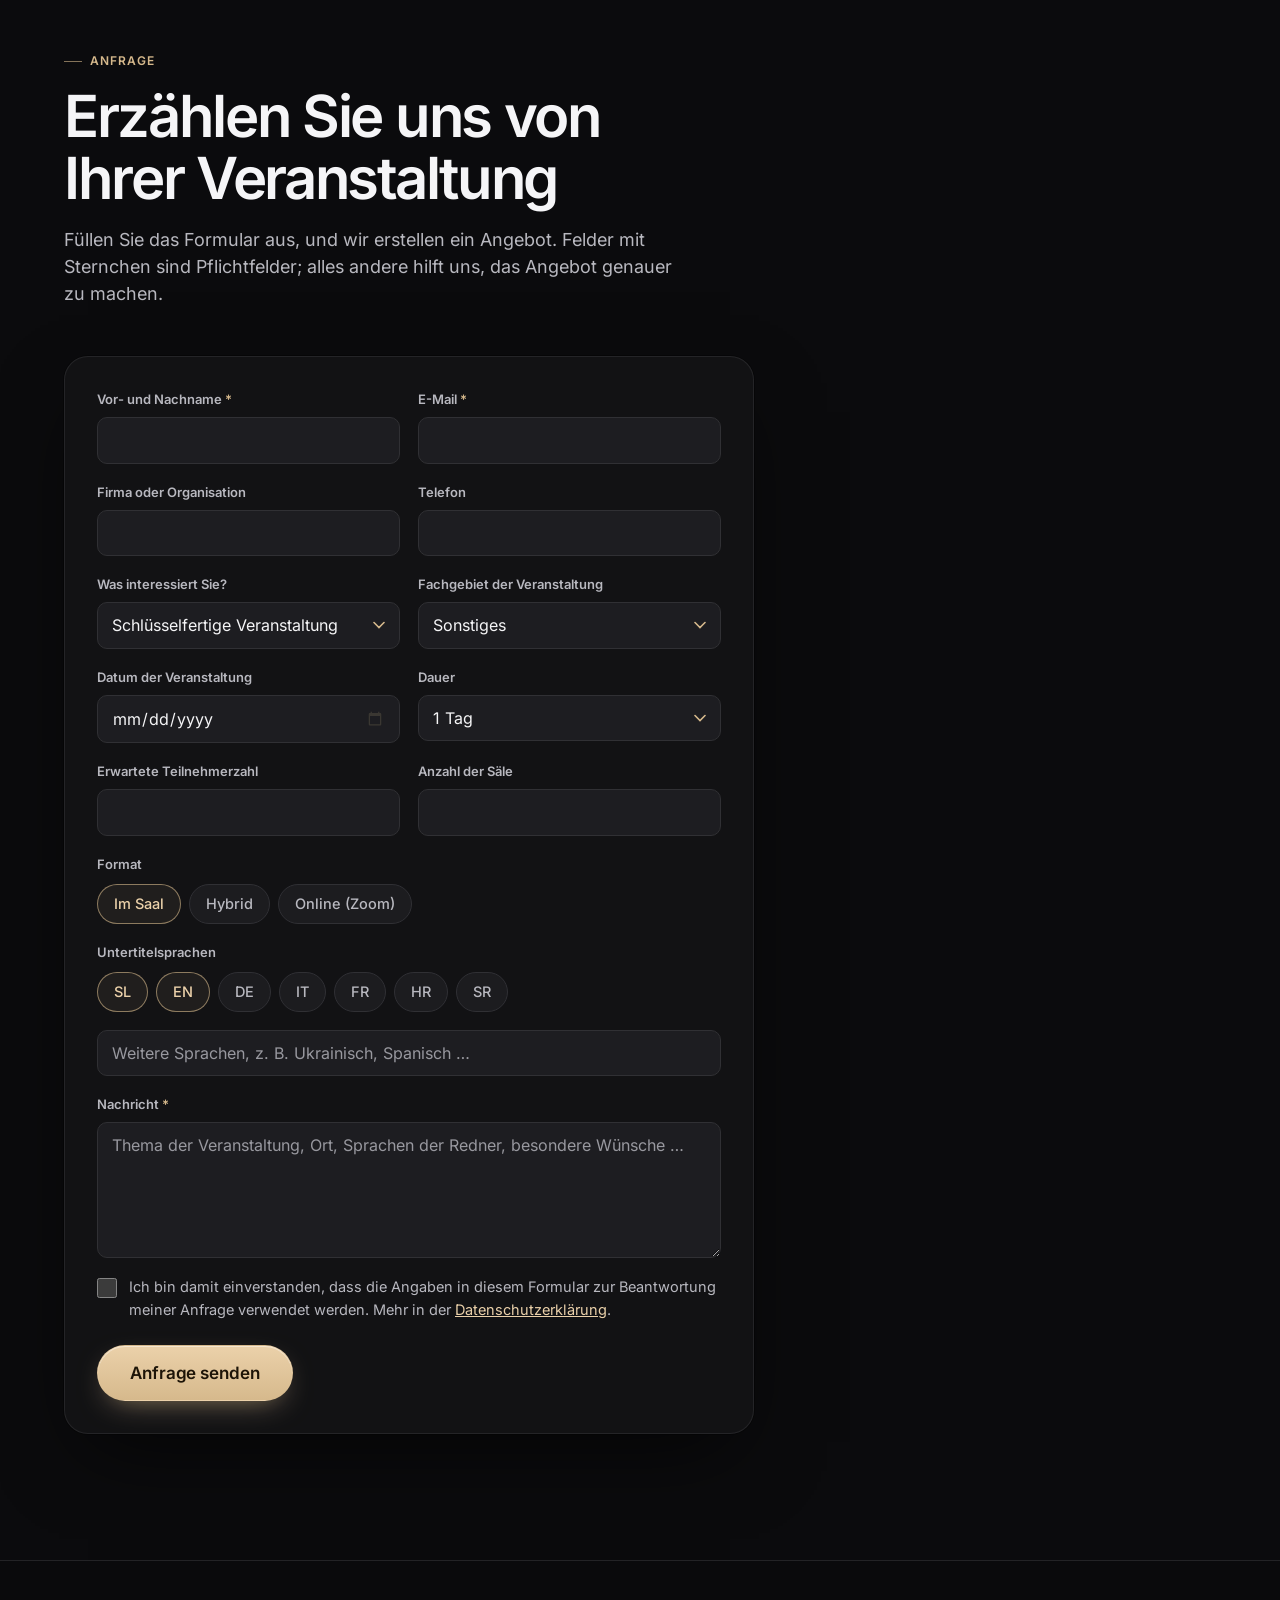
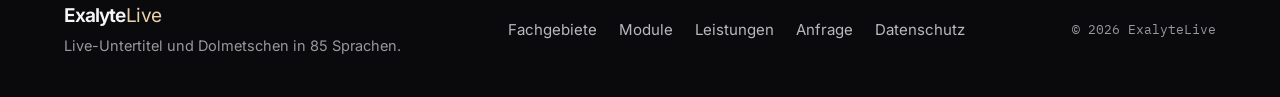
==== commit 94f1bb08: "Objava d110cfd" ====
--- a/de/index.html
+++ b/de/index.html
@@ -91,7 +91,7 @@
 		}
 	]
 }</script>
-		<script type="module" crossorigin src="../assets/main-DBF1bgTT.js"></script>
+		<script type="module" crossorigin src="../assets/main-C8gpanVx.js"></script>
 		<link rel="modulepreload" crossorigin href="../assets/i18n-DmMzEARO.js">
 		<link rel="stylesheet" crossorigin href="../assets/i18n-DNE_9-uU.css">
 		<link rel="stylesheet" crossorigin href="../assets/main-DVCAyn8-.css">
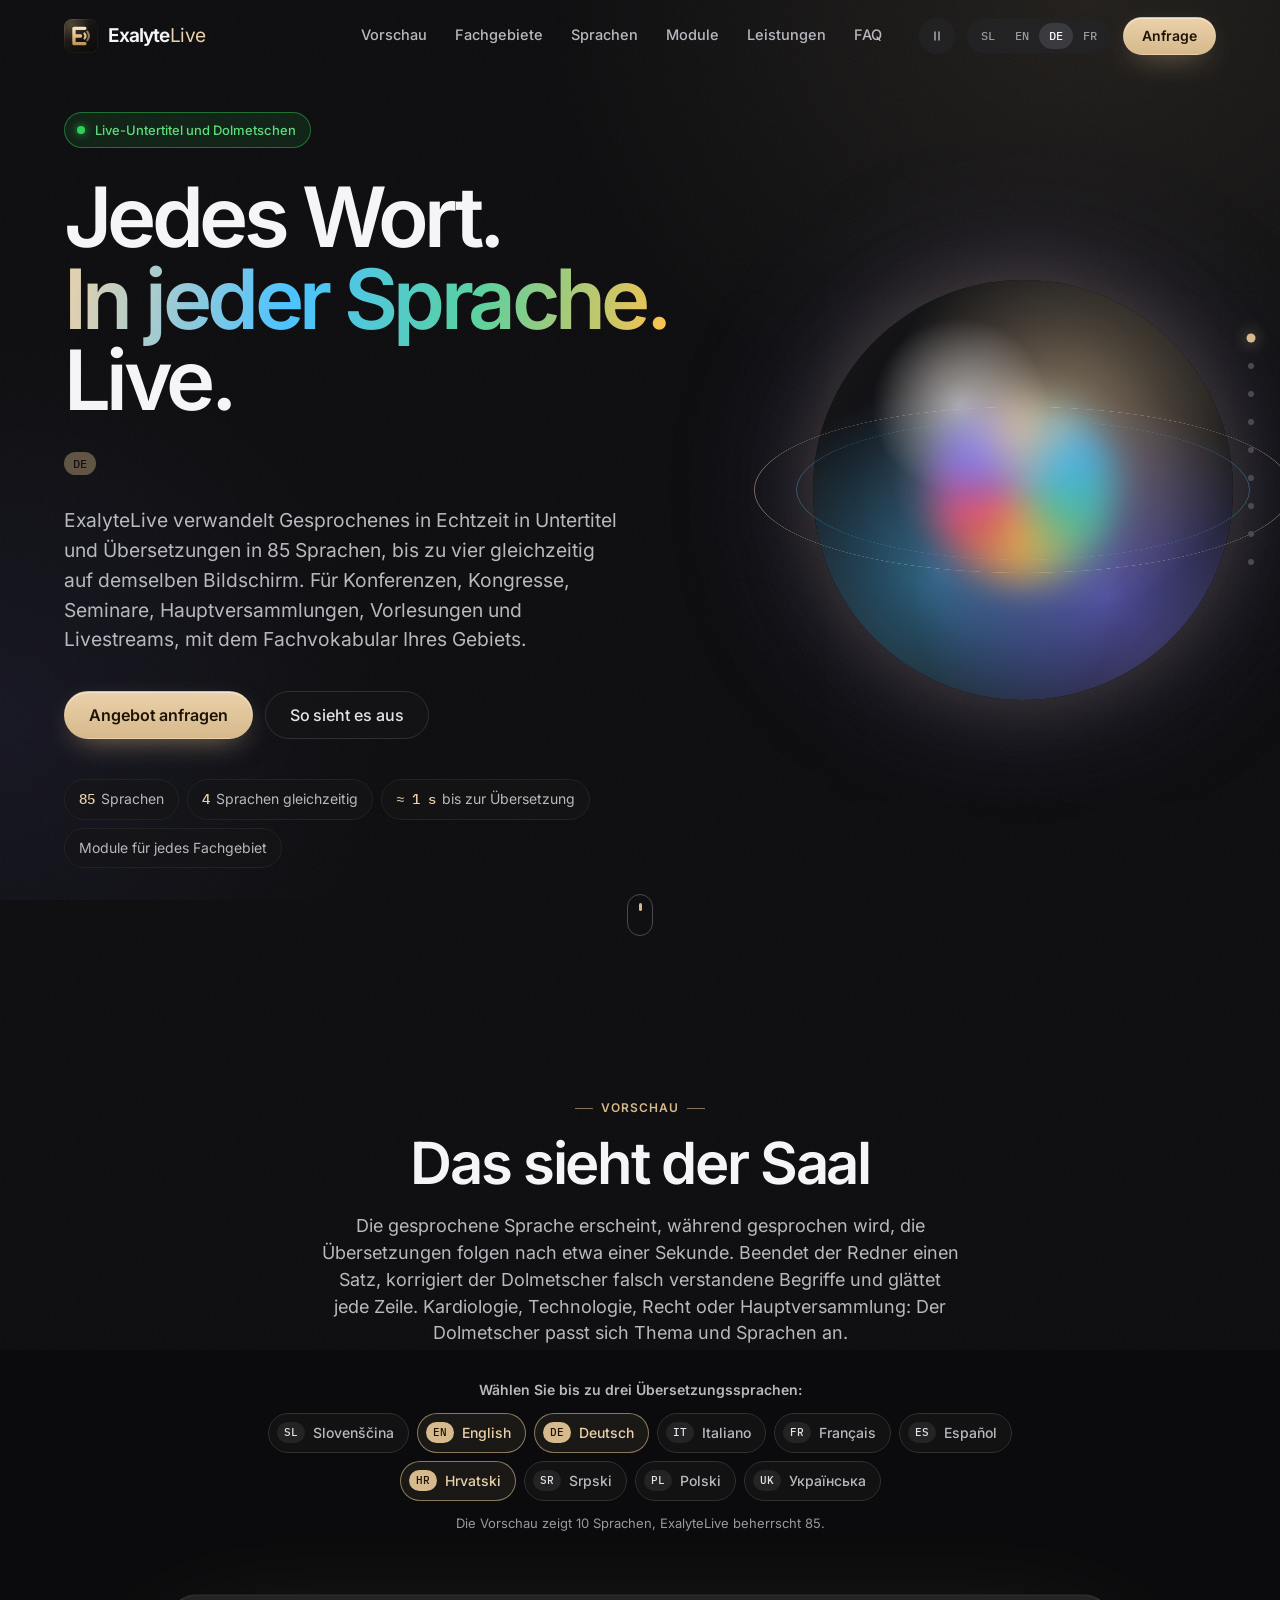
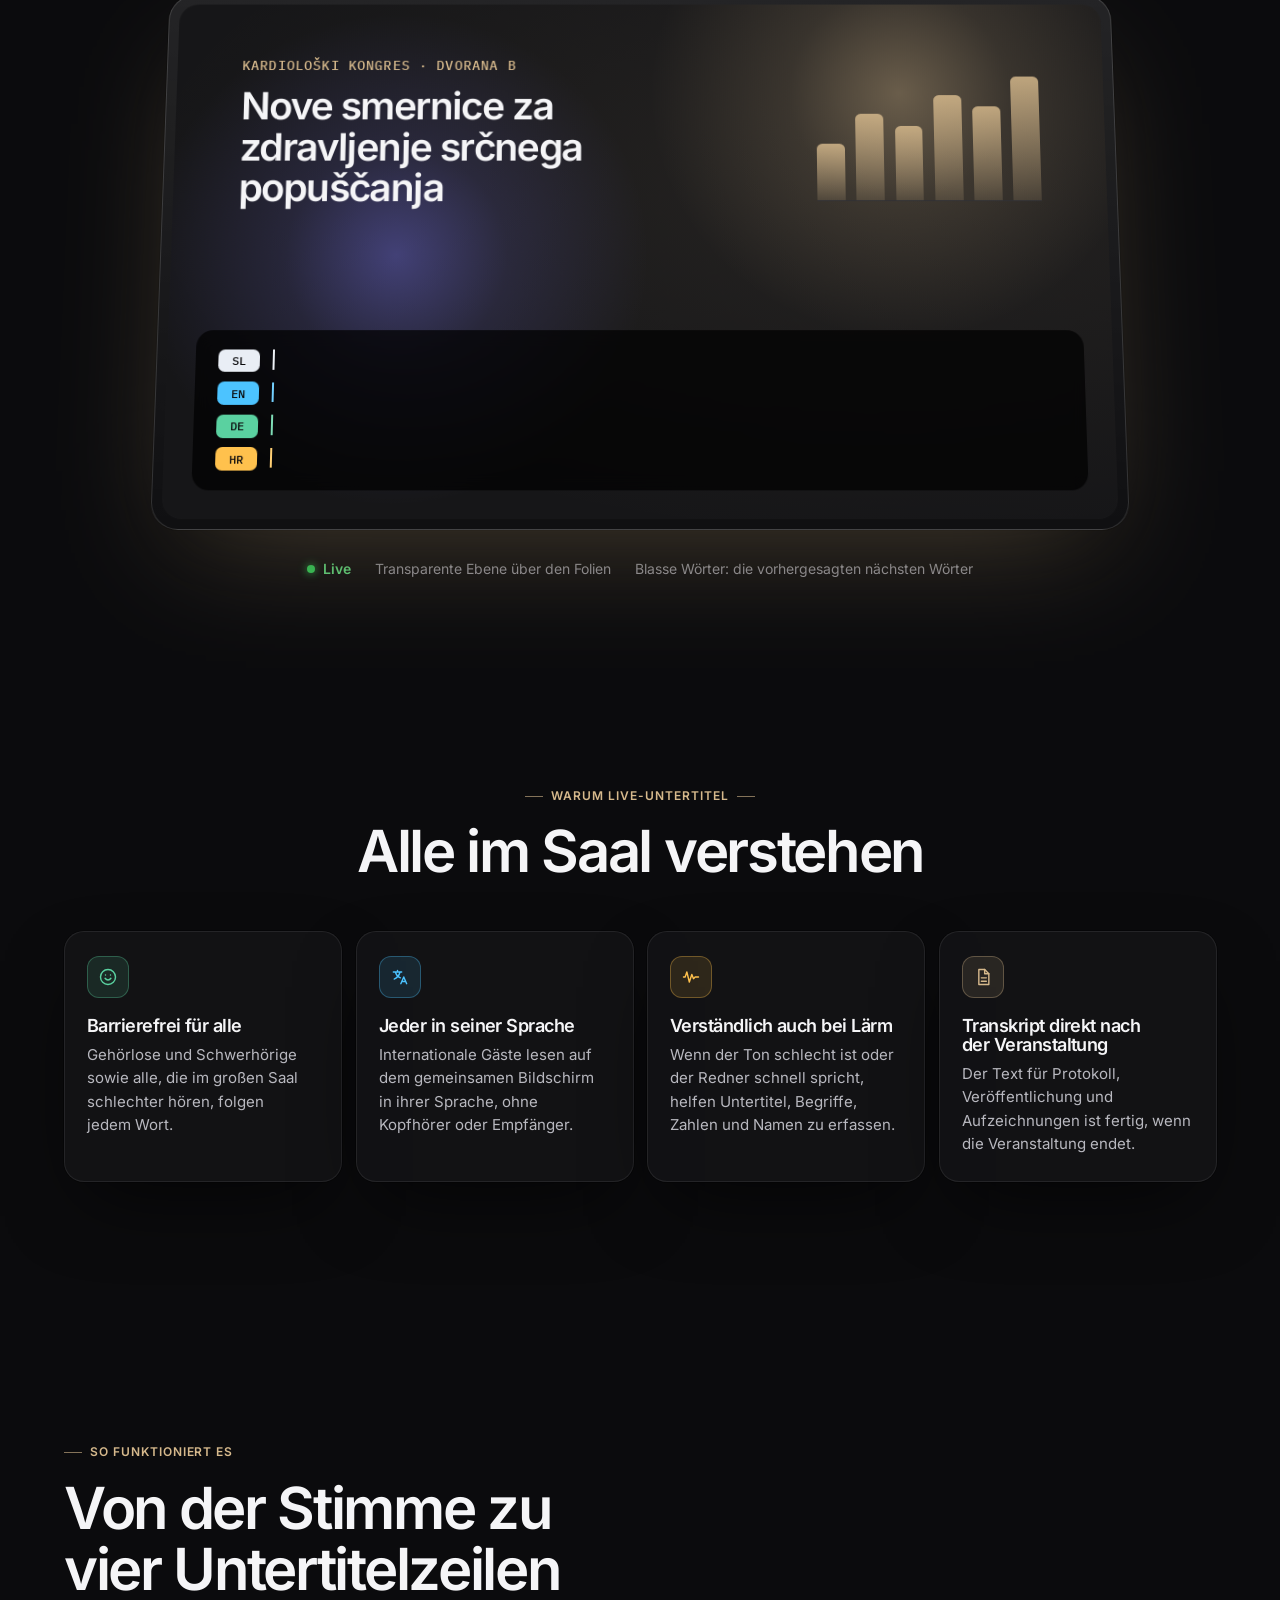
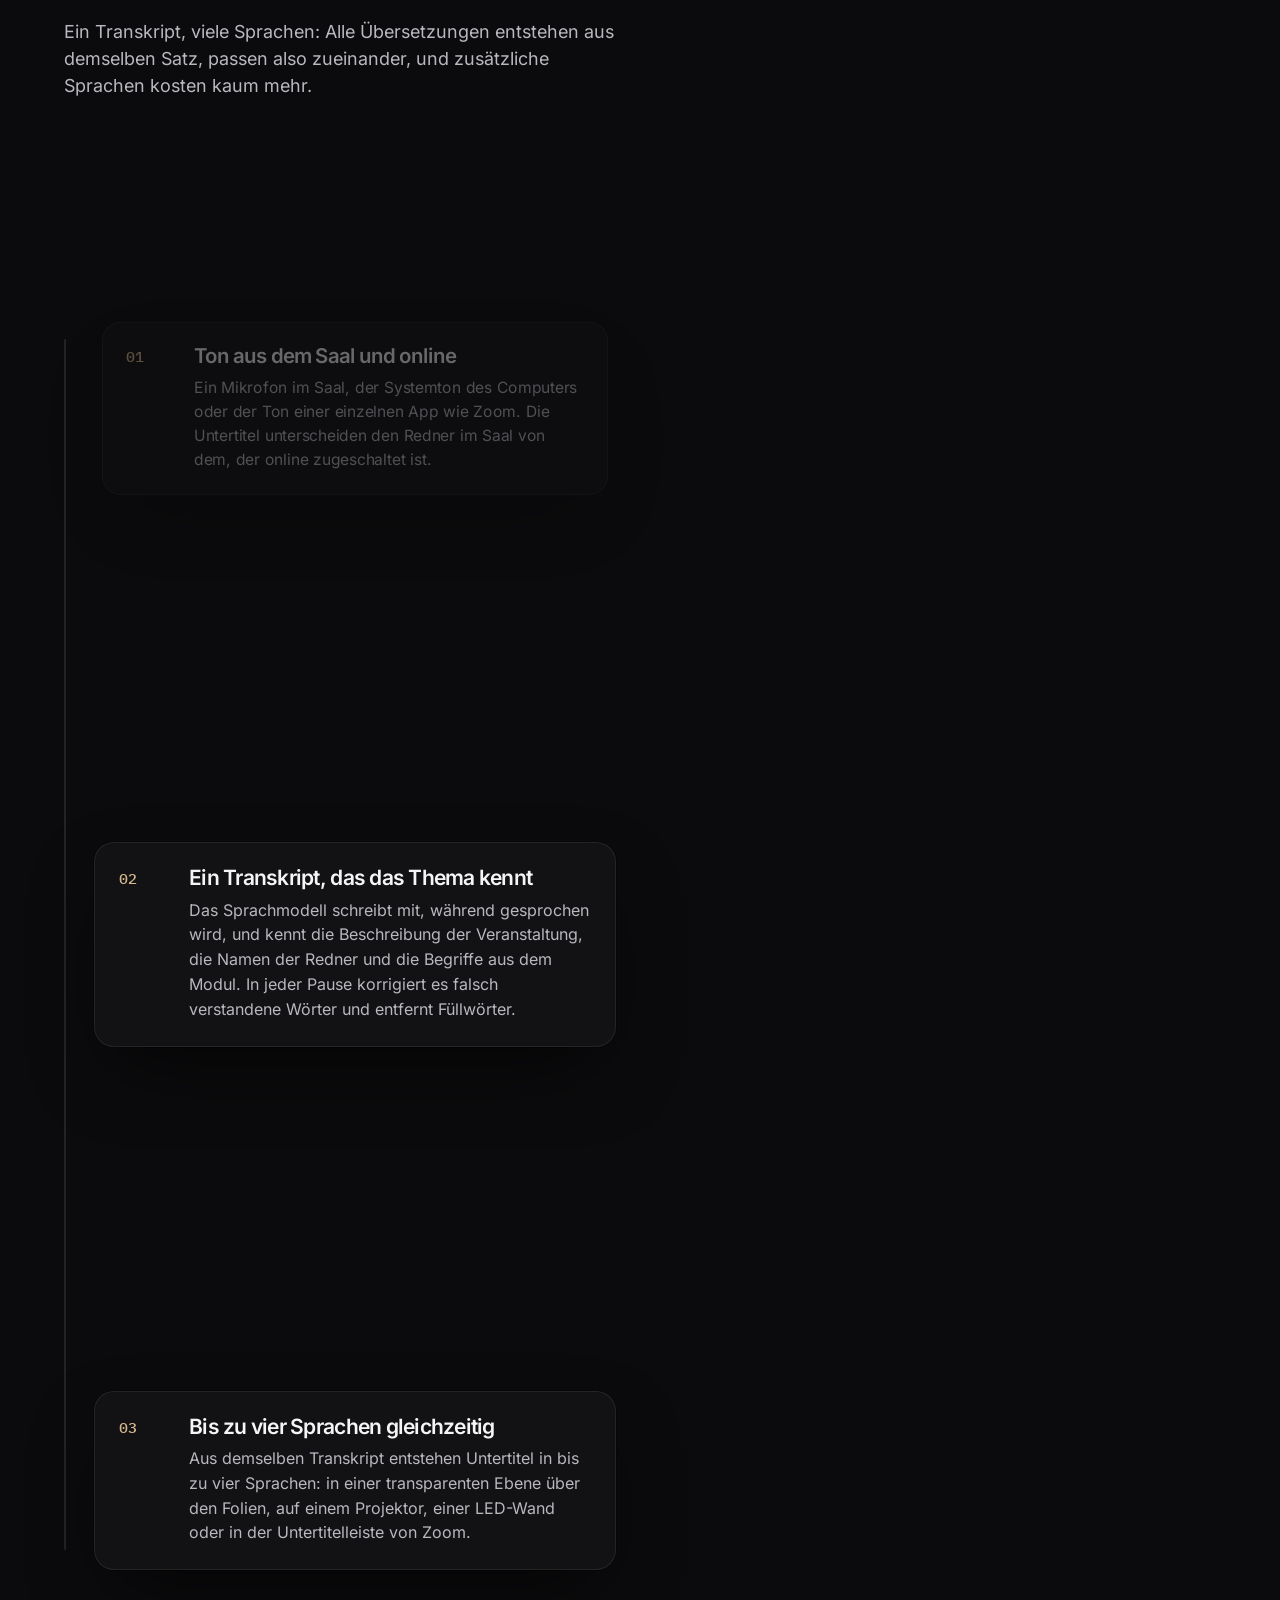
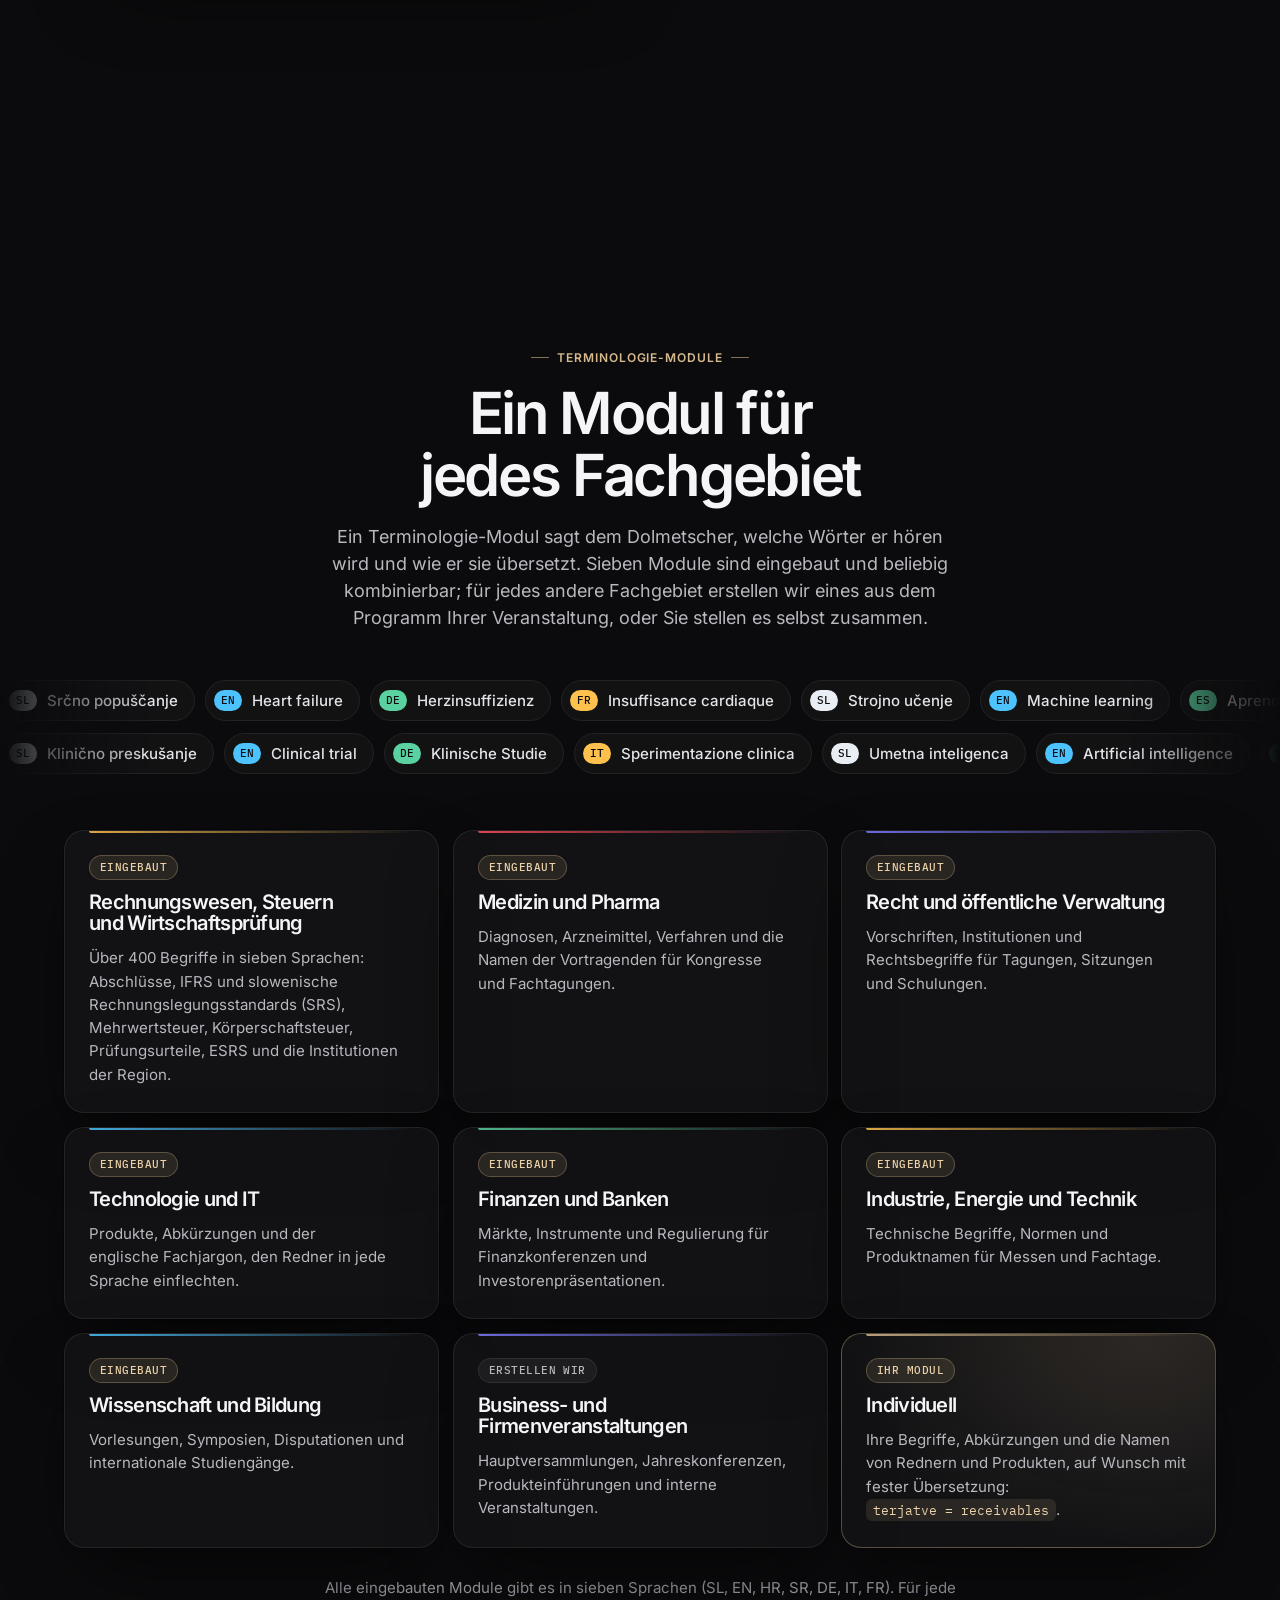
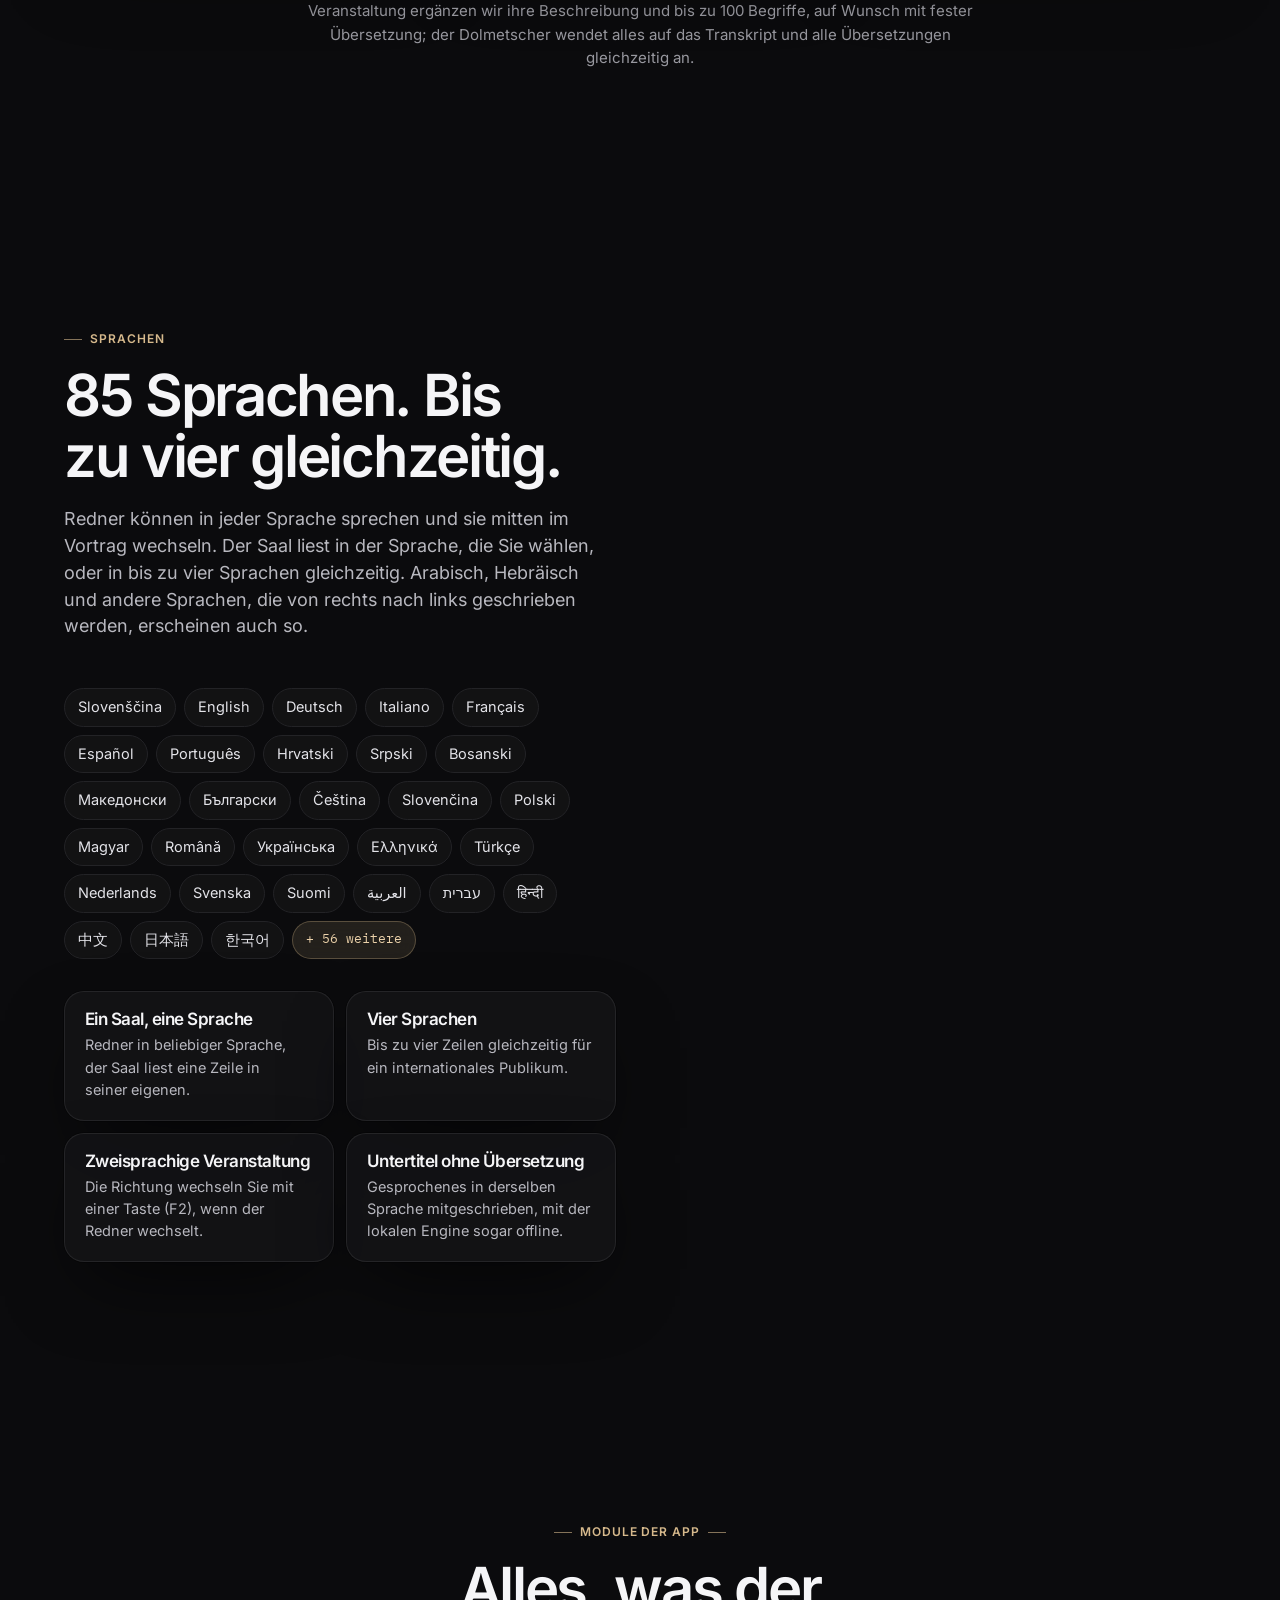
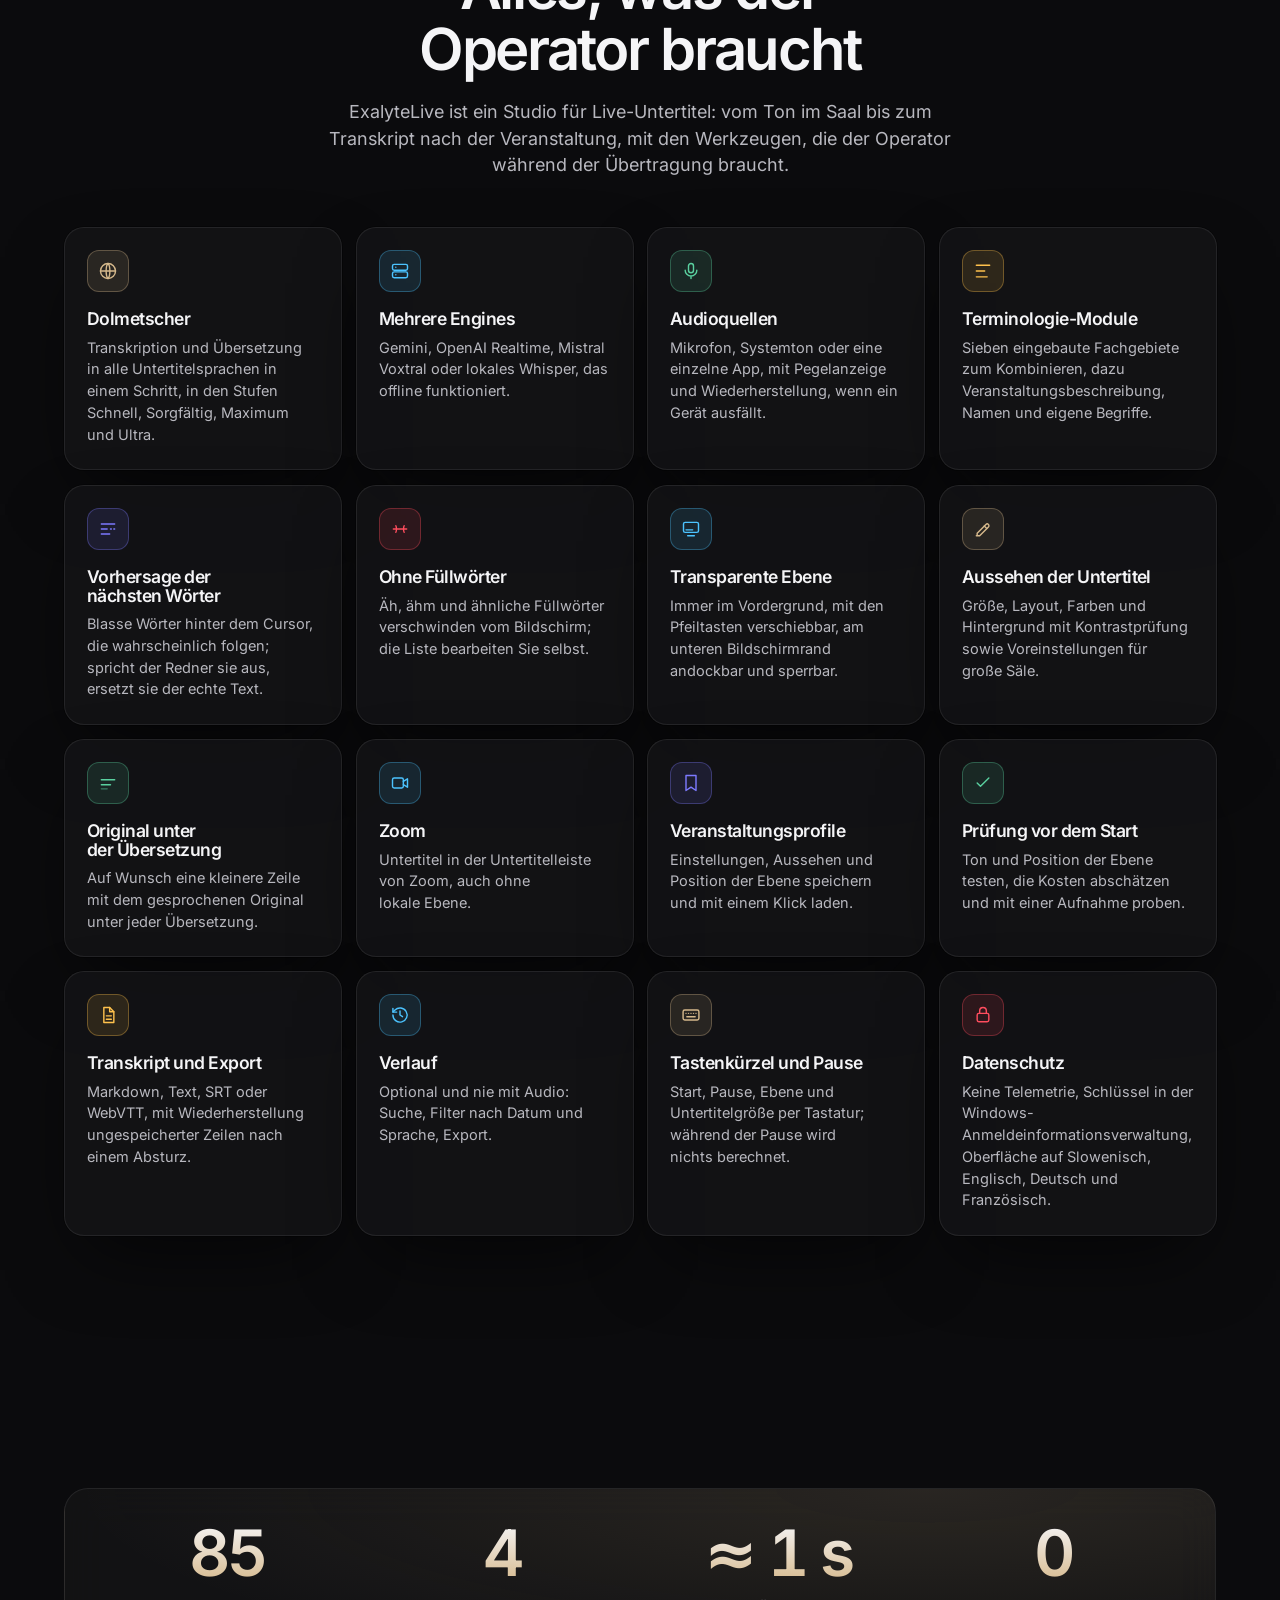
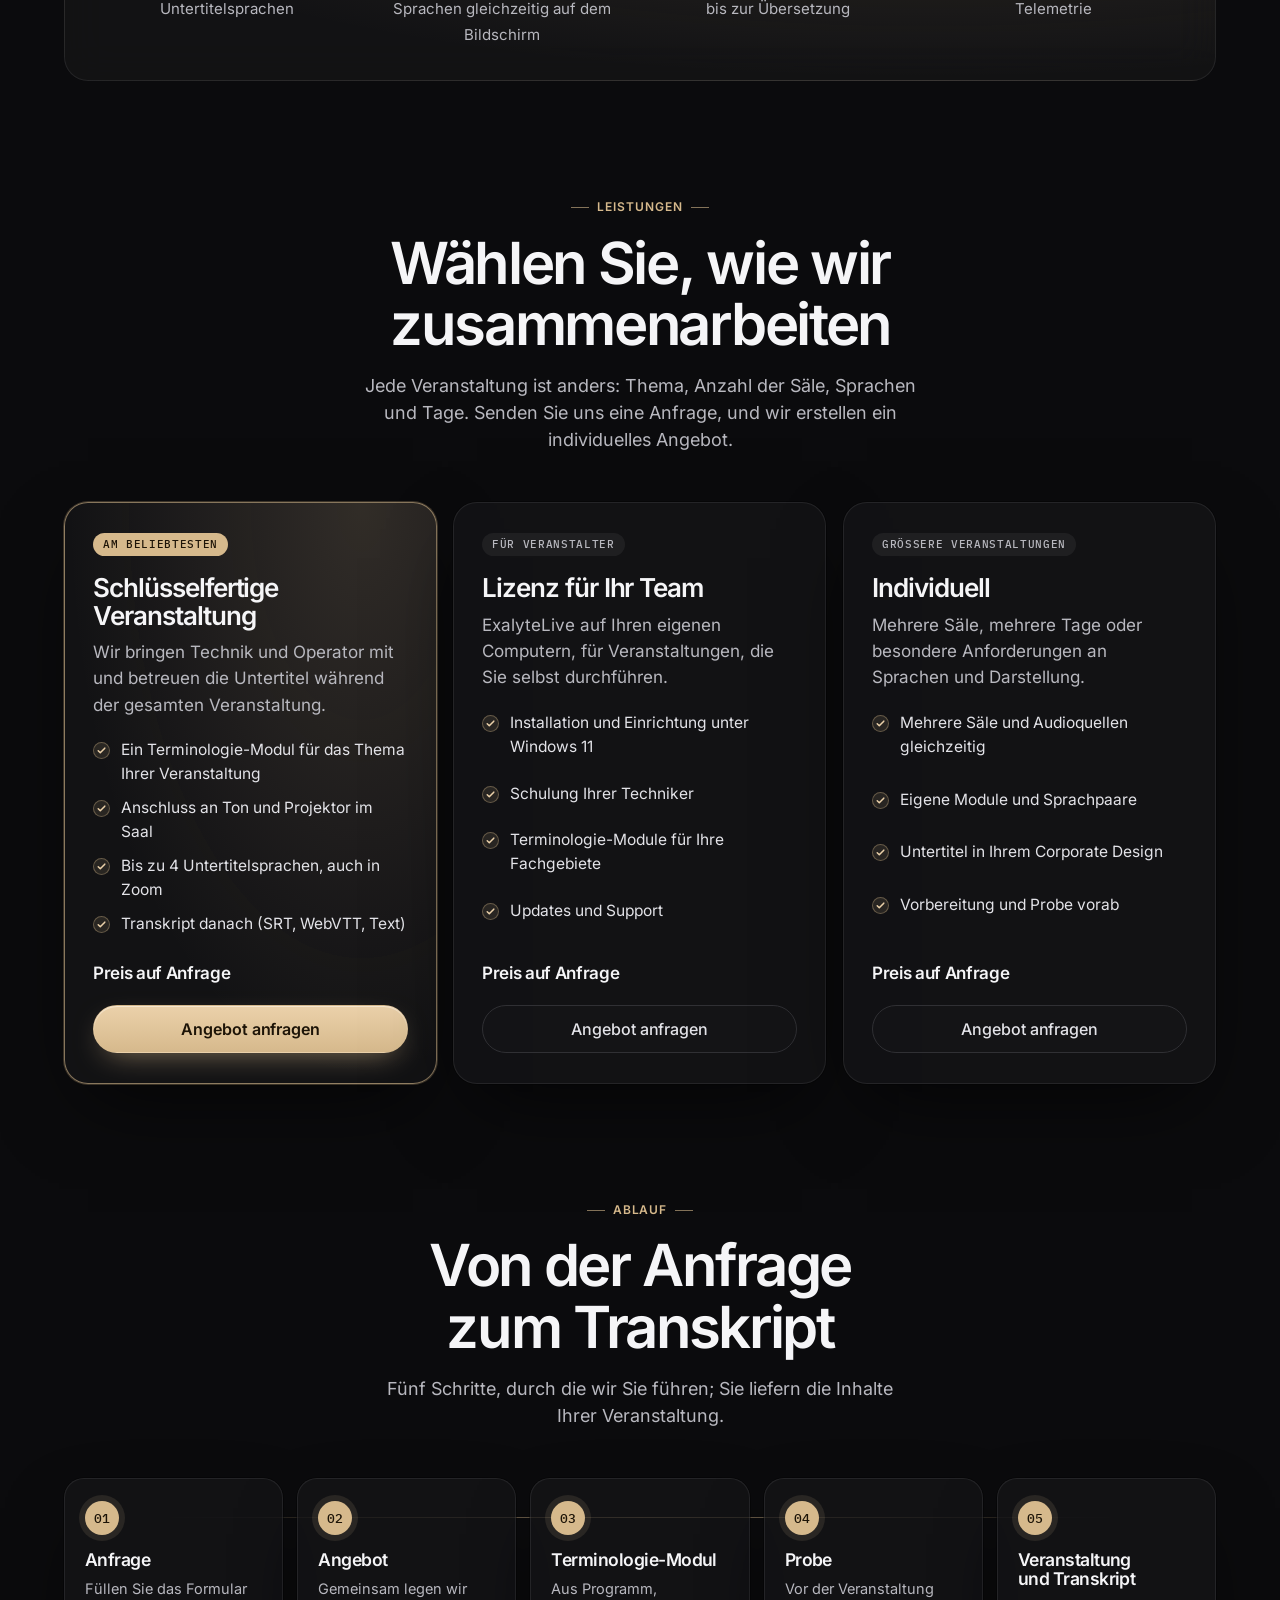
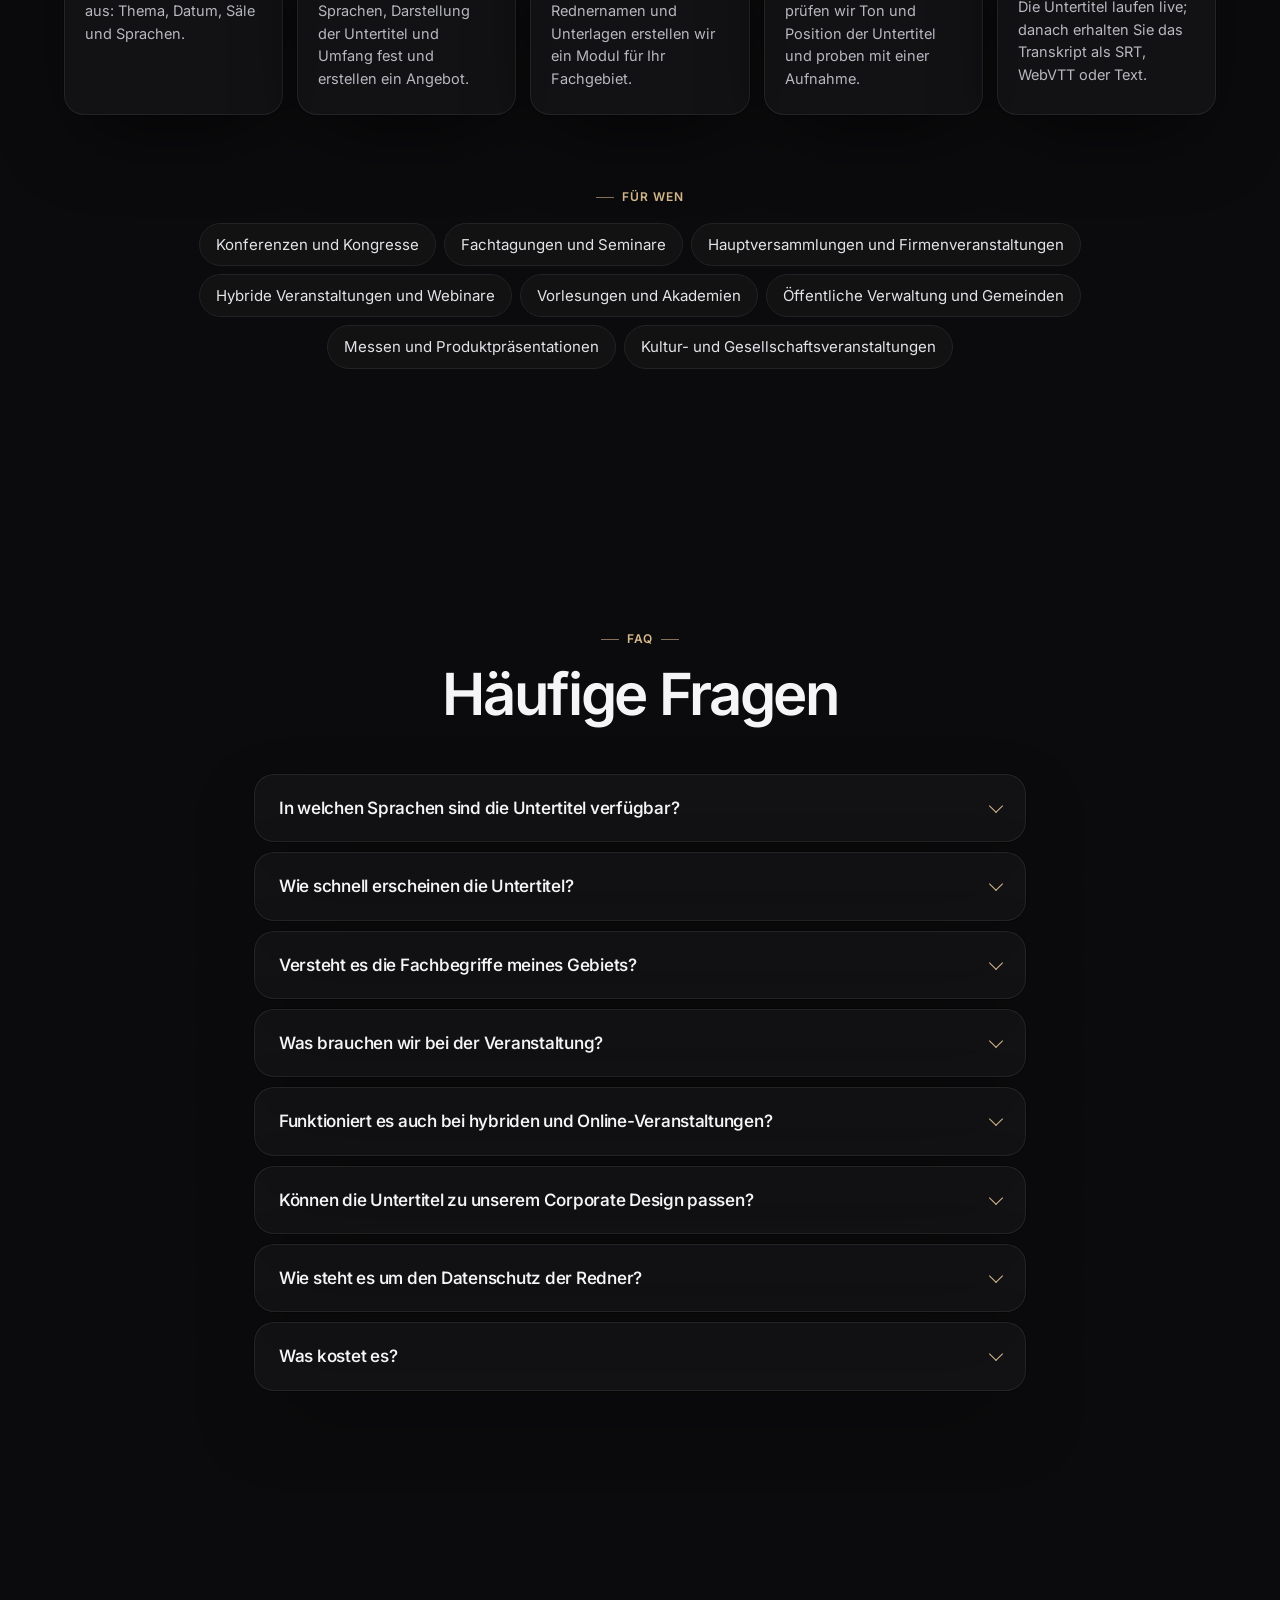
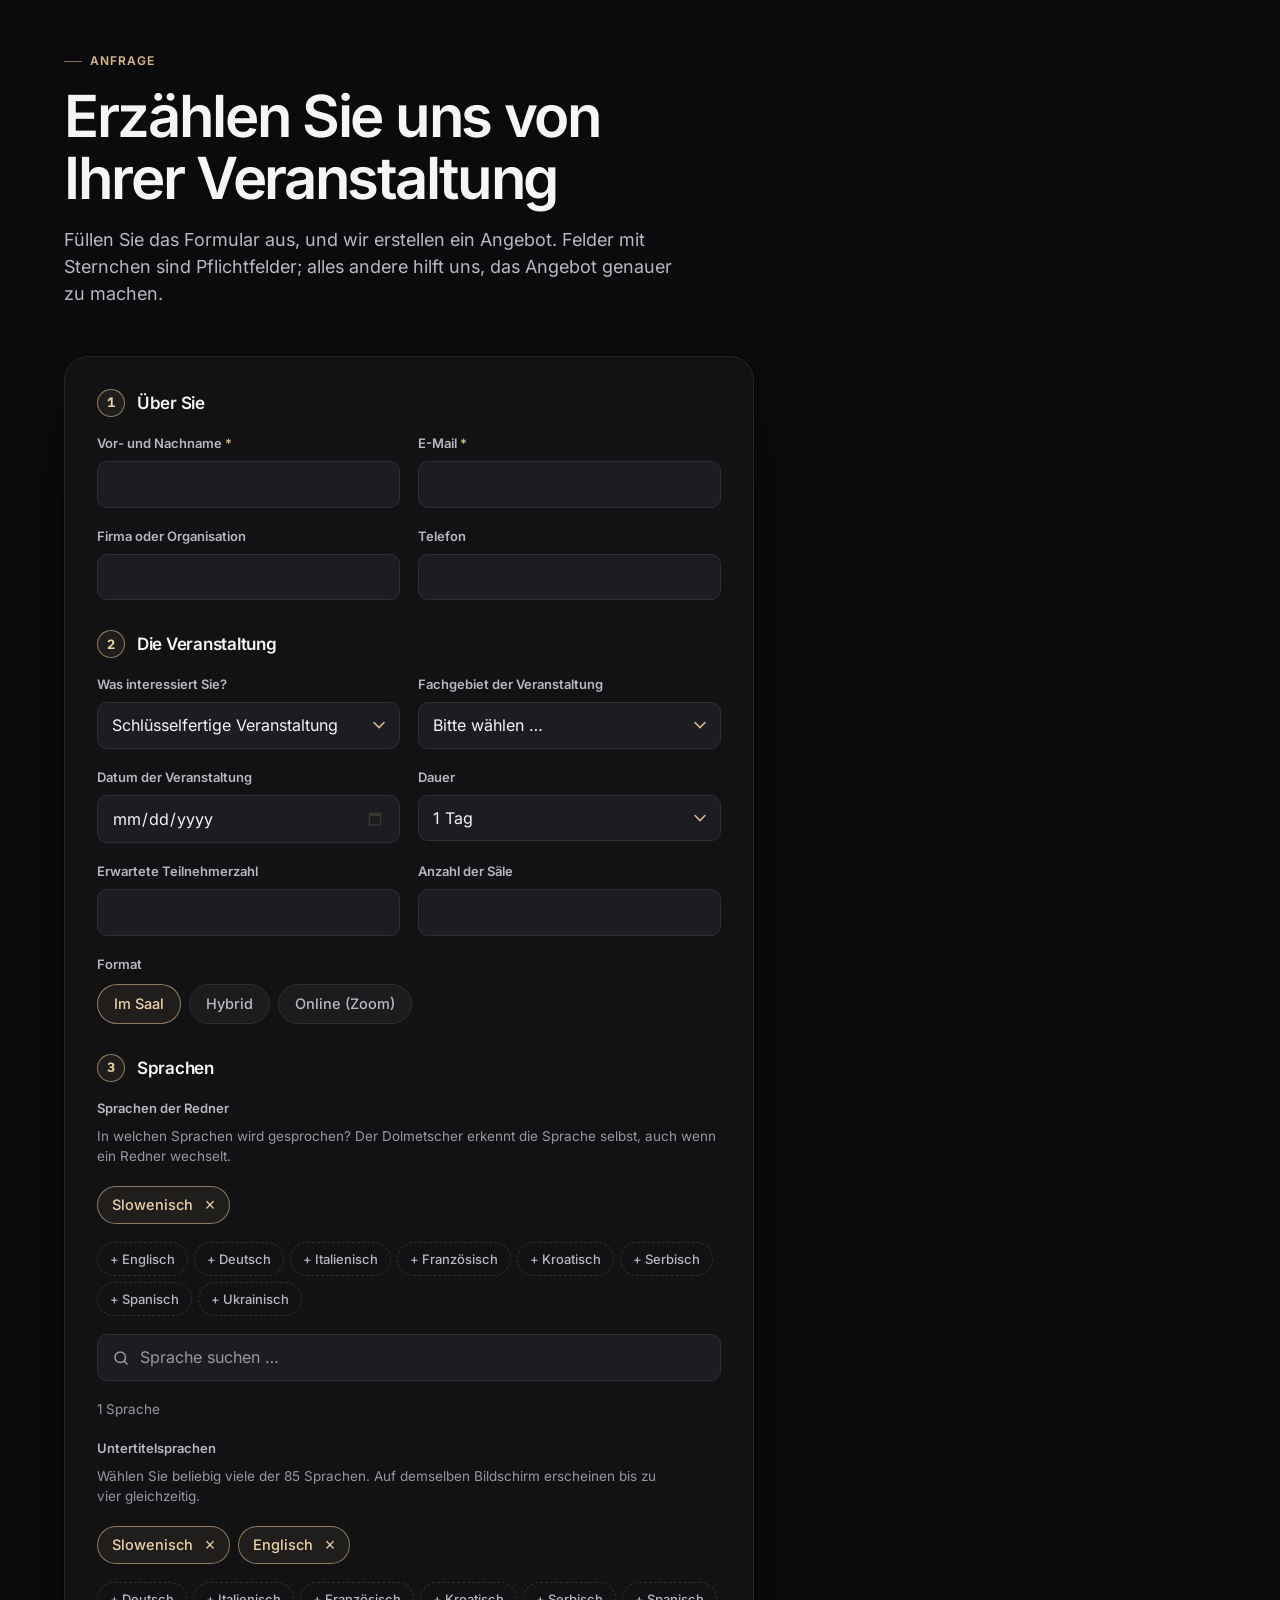
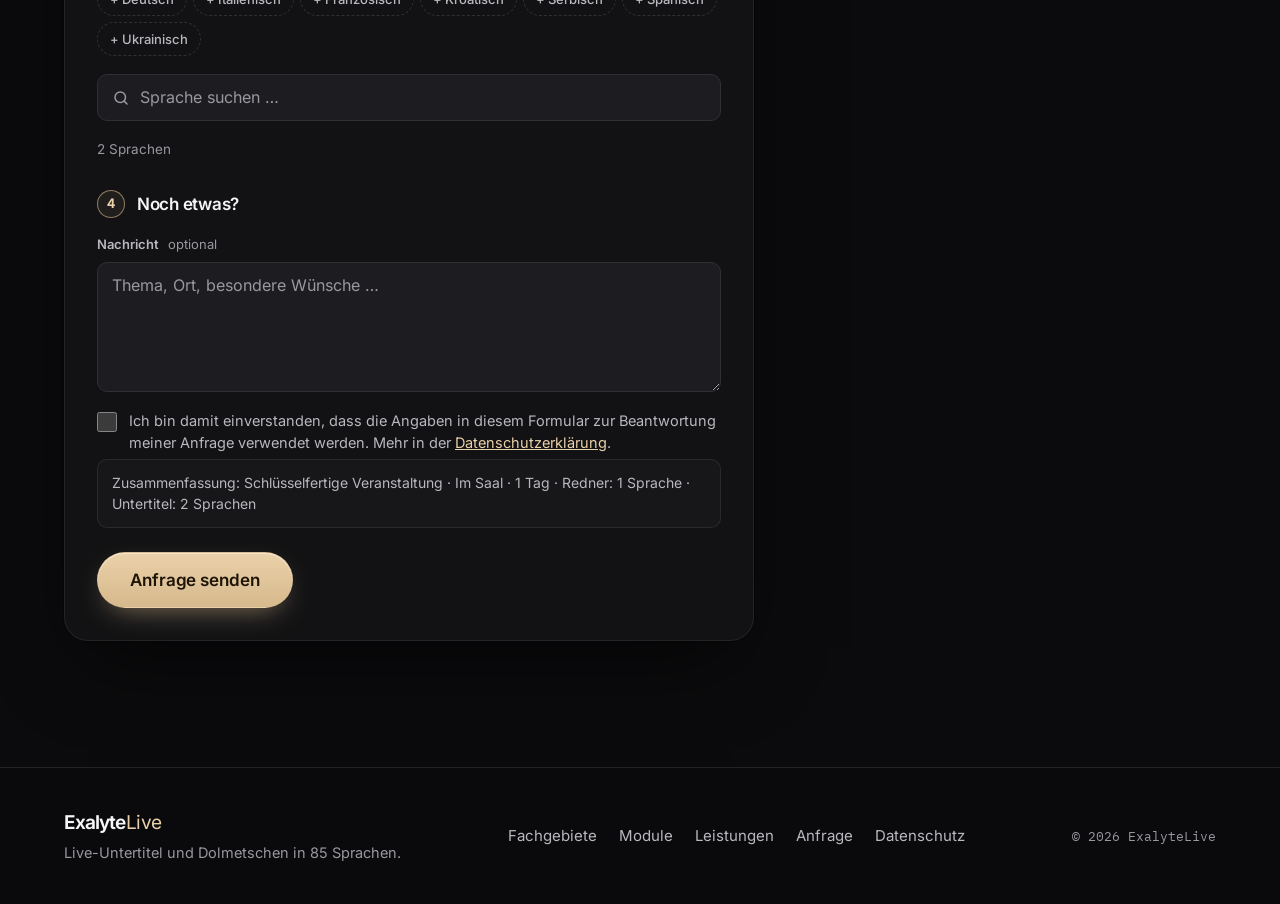
==== commit 956f1555: "Objava 3a5f784" ====
--- a/de/index.html
+++ b/de/index.html
@@ -91,9 +91,9 @@
 		}
 	]
 }</script>
-		<script type="module" crossorigin src="../assets/main-C8gpanVx.js"></script>
-		<link rel="modulepreload" crossorigin href="../assets/i18n-DmMzEARO.js">
-		<link rel="stylesheet" crossorigin href="../assets/i18n-DNE_9-uU.css">
+		<script type="module" crossorigin src="../assets/main-Dvfy3AwQ.js"></script>
+		<link rel="modulepreload" crossorigin href="../assets/i18n-DUXG9yKt.js">
+		<link rel="stylesheet" crossorigin href="../assets/i18n-vpoCZqCj.css">
 		<link rel="stylesheet" crossorigin href="../assets/main-DVCAyn8-.css">
 	</head>
 	<body data-page="home">
@@ -857,6 +857,14 @@
 						</noscript>
 						<!-- POST, so that even without scripts nothing typed here ends up in an address. -->
 						<form class="form glass reveal" id="inquiry" method="post" novalidate>
+							<p class="form__draft" id="f-draft" hidden>
+								<span data-i18n="form.draftRestored">Wir haben Ihren begonnenen Entwurf wiederhergestellt.</span>
+								<button class="link-btn" type="button" id="f-draft-clear" data-i18n="form.draftClear">Formular leeren</button>
+							</p>
+
+							<h3 class="form__step">
+								<span class="form__num" aria-hidden="true">1</span><span data-i18n="form.stepYou">Über Sie</span>
+							</h3>
 							<div class="form__grid">
 								<div class="field">
 									<label for="f-name"
@@ -879,6 +887,12 @@
 									<label for="f-phone" data-i18n="form.phone">Telefon</label>
 									<input id="f-phone" name="phone" type="tel" autocomplete="tel" maxlength="40" >
 								</div>
+							</div>
+
+							<h3 class="form__step">
+								<span class="form__num" aria-hidden="true">2</span><span data-i18n="form.stepEvent">Die Veranstaltung</span>
+							</h3>
+							<div class="form__grid">
 								<div class="field">
 									<label for="f-service" data-i18n="form.service">Was interessiert Sie?</label>
 									<select id="f-service" name="service">
@@ -891,6 +905,7 @@
 								<div class="field">
 									<label for="f-field" data-i18n="form.field">Fachgebiet der Veranstaltung</label>
 									<select id="f-field" name="field">
+										<option value="" data-i18n="form.fieldPick" selected>Bitte wählen …</option>
 										<option value="accounting" data-i18n="form.fieldAccounting">Rechnungswesen, Steuern, Wirtschaftsprüfung</option>
 										<option value="medicine" data-i18n="form.fieldMedicine">Medizin und Pharma</option>
 										<option value="law" data-i18n="form.fieldLaw">Recht und öffentliche Verwaltung</option>
@@ -899,14 +914,19 @@
 										<option value="industry" data-i18n="form.fieldIndustry">Industrie und Energie</option>
 										<option value="education" data-i18n="form.fieldEducation">Wissenschaft und Bildung</option>
 										<option value="corporate" data-i18n="form.fieldCorporate">Firmenveranstaltung</option>
-										<option value="other" data-i18n="form.fieldOther" selected>Sonstiges</option>
+										<option value="other" data-i18n="form.fieldOther">Sonstiges</option>
 									</select>
 								</div>
-								<div class="field">
+								<div class="field field--wide" data-when="field:other" hidden>
+									<label for="f-fieldother" data-i18n="form.fieldOtherLabel">Welches Fachgebiet?</label>
+									<input id="f-fieldother" name="fieldOther" type="text" maxlength="120" placeholder="z. B. Kardiologie, Seerecht" data-i18n-attr="placeholder:form.fieldOtherPh">
+								</div>
+								<div class="field" data-unless="service:license">
 									<label for="f-date" data-i18n="form.date">Datum der Veranstaltung</label>
 									<input id="f-date" name="eventDate" type="date" >
-								</div>
-								<div class="field">
+									<p class="field__hint" data-when="duration:series" hidden data-i18n="form.seriesHint">Bei mehreren Veranstaltungen das Datum der ersten eintragen.</p>
+								</div>
+								<div class="field" data-unless="service:license">
 									<label for="f-days" data-i18n="form.days">Dauer</label>
 									<select id="f-days" name="duration">
 										<option value="1" data-i18n="form.days1">1 Tag</option>
@@ -915,17 +935,17 @@
 										<option value="series" data-i18n="form.daysSeries">Mehrere Veranstaltungen pro Jahr</option>
 									</select>
 								</div>
-								<div class="field">
+								<div class="field" data-unless="service:license">
 									<label for="f-people" data-i18n="form.people">Erwartete Teilnehmerzahl</label>
 									<input id="f-people" name="attendees" type="number" min="1" max="100000" inputmode="numeric" >
 								</div>
-								<div class="field">
+								<div class="field" data-when="format:onsite,hybrid" data-unless="service:license">
 									<label for="f-rooms" data-i18n="form.rooms">Anzahl der Säle</label>
 									<input id="f-rooms" name="rooms" type="number" min="1" max="100" inputmode="numeric" >
 								</div>
 							</div>
 
-							<fieldset class="field field--group">
+							<fieldset class="field field--group" data-unless="service:license">
 								<legend data-i18n="form.format">Format</legend>
 								<div class="pills">
 									<label class="pill"
@@ -938,29 +958,46 @@
 										><input type="radio" name="format" value="online" ><span data-i18n="form.formatOnline"
 											>Online (Zoom)</span></label>
 								</div>
+								<p class="field__hint" data-when="format:online" hidden data-i18n="form.onlineHint">Die Untertitel können auch in der Untertitelleiste von Zoom laufen.</p>
 							</fieldset>
 
-							<fieldset class="field field--group">
+							<h3 class="form__step">
+								<span class="form__num" aria-hidden="true">3</span><span data-i18n="form.stepLangs">Sprachen</span>
+							</h3>
+							<fieldset class="field field--group langpick" data-name="speakerLanguages" data-default="sl">
+								<legend data-i18n="form.speakerLangs">Sprachen der Redner</legend>
+								<p class="field__hint" id="f-speakers-hint" data-i18n="form.speakerLangsHint">In welchen Sprachen wird gesprochen? Der Dolmetscher erkennt die Sprache selbst, auch wenn ein Redner wechselt.</p>
+								<div class="langpick__picked"></div>
+								<div class="langpick__quick" role="group" aria-label="Häufige Sprachen" data-i18n-attr="aria-label:form.langQuick"></div>
+								<div class="langpick__box">
+									<input class="langpick__search" type="text" role="combobox" aria-autocomplete="list" aria-expanded="false" aria-describedby="f-speakers-hint" autocomplete="off" enterkeyhint="done" placeholder="Sprache suchen …" aria-label="Sprache der Redner suchen" data-i18n-attr="placeholder:form.langSearch;aria-label:form.speakerLangsSearch">
+									<ul class="langpick__list" role="listbox" aria-multiselectable="true" hidden></ul>
+								</div>
+								<p class="langpick__note"></p>
+								<p class="sr-only langpick__live" aria-live="polite"></p>
+							</fieldset>
+
+							<fieldset class="field field--group langpick" data-name="languages" data-default="sl,en">
 								<legend data-i18n="form.langs">Untertitelsprachen</legend>
-								<div class="pills">
-									<label class="pill"
-										><input type="checkbox" name="languages" value="SL" checked ><span>SL</span></label>
-									<label class="pill"
-										><input type="checkbox" name="languages" value="EN" checked ><span>EN</span></label>
-									<label class="pill"><input type="checkbox" name="languages" value="DE" ><span>DE</span></label>
-									<label class="pill"><input type="checkbox" name="languages" value="IT" ><span>IT</span></label>
-									<label class="pill"><input type="checkbox" name="languages" value="FR" ><span>FR</span></label>
-									<label class="pill"><input type="checkbox" name="languages" value="HR" ><span>HR</span></label>
-									<label class="pill"><input type="checkbox" name="languages" value="SR" ><span>SR</span></label>
-								</div>
-								<input class="field__other" id="f-otherlangs" name="otherLanguages" type="text" maxlength="200" placeholder="Weitere Sprachen, z. B. Ukrainisch, Spanisch …" aria-label="Weitere Sprachen" data-i18n-attr="placeholder:form.otherLangsPh;aria-label:form.otherLangs">
+								<p class="field__hint" id="f-langs-hint" data-i18n="form.langsHint">Wählen Sie beliebig viele der 85 Sprachen. Auf demselben Bildschirm erscheinen bis zu vier gleichzeitig.</p>
+								<div class="langpick__picked"></div>
+								<div class="langpick__quick" role="group" aria-label="Häufige Sprachen" data-i18n-attr="aria-label:form.langQuick"></div>
+								<div class="langpick__box">
+									<input class="langpick__search" type="text" role="combobox" aria-autocomplete="list" aria-expanded="false" aria-describedby="f-langs-hint" autocomplete="off" enterkeyhint="done" placeholder="Sprache suchen …" aria-label="Untertitelsprache suchen" data-i18n-attr="placeholder:form.langSearch;aria-label:form.langsSearch">
+									<ul class="langpick__list" role="listbox" aria-multiselectable="true" hidden></ul>
+								</div>
+								<p class="langpick__note"></p>
+								<p class="sr-only langpick__live" aria-live="polite"></p>
 							</fieldset>
 
+							<h3 class="form__step">
+								<span class="form__num" aria-hidden="true">4</span><span data-i18n="form.stepMore">Noch etwas?</span>
+							</h3>
 							<div class="field">
 								<label for="f-msg"
-									><span data-i18n="form.message">Nachricht</span> <span class="req" aria-hidden="true">*</span></label>
-								<textarea id="f-msg" name="message" rows="5" required maxlength="4000" placeholder="Thema der Veranstaltung, Ort, Sprachen der Redner, besondere Wünsche …" data-i18n-attr="placeholder:form.messagePh"></textarea>
-								<p class="field__error" id="f-msg-err"></p>
+									><span data-i18n="form.message">Nachricht</span>
+									<span class="opt" data-i18n="form.optional">optional</span></label>
+								<textarea id="f-msg" name="message" rows="4" maxlength="4000" placeholder="Thema, Ort, besondere Wünsche …" data-i18n-attr="placeholder:form.messagePh"></textarea>
 							</div>
 
 							<label class="consent">
@@ -972,6 +1009,8 @@
 
 							<!-- Honeypot for bots: hidden from people and screen readers. -->
 							<input type="checkbox" name="botcheck" class="hp" tabindex="-1" autocomplete="off" aria-hidden="true" >
+
+							<p class="form__summary" id="f-summary"></p>
 
 							<div class="form__footer">
 								<button class="btn btn--primary btn--lg" type="submit" id="f-submit">
--- a/assets/i18n-vpoCZqCj.css
+++ b/assets/i18n-vpoCZqCj.css
@@ -0,0 +1 @@
+:root{--lightningcss-light: ;--lightningcss-dark:initial;color-scheme:dark;--ground:#0b0b0d;--surface-1:#161618;--surface-2:#242427;--hairline:#232326;--edge:#303034;--edge-hover:#4a4a50;--text-bright:#f5f5f7;--text:#e3e3e8;--text-2:#b8b8bf;--text-3:#98989f;--accent:#d6b98c;--accent-soft:#ebd1aa;--accent-deep:#795a30;--accent-wash:#d6b98c14;--accent-chip:#d6b98c1f;--accent-border:#d6b98c99;--live:#30d158;--live-soft:#5fdc7e;--indigo:#7d7aff;--white:#e9eef5;--cyan:#4cc3ff;--green:#5ad1a0;--amber:#ffc14d;--red:#ff4d5e;--violet:#7d7aff;--line:#ffffff14;--line-2:#ffffff24;--glass:#161618b8;--radius-sm:10px;--radius:20px;--radius-lg:24px;--shadow:0 0 0 1px #00000059, 0 32px 80px -24px #000000b3;--font-body:"Inter Variable", "SF Pro Text", -apple-system, BlinkMacSystemFont, system-ui, "Segoe UI Variable Text", "Segoe UI", sans-serif;--font-display:var(--font-body);--font-mono:"IBM Plex Mono", ui-monospace, "SF Mono", "Cascadia Mono", Consolas, monospace;--font-caption:"Archivo Variable", "Inter Variable", system-ui, sans-serif;--gutter:24px;--nav-h:72px;--ease:cubic-bezier(.22, 1, .36, 1);--spring:cubic-bezier(.34, 1.56, .64, 1)}*,:before,:after{box-sizing:border-box}html{-webkit-tap-highlight-color:transparent;scroll-behavior:smooth;scroll-padding-top:calc(var(--nav-h) + 12px);-webkit-text-size-adjust:100%}body{background:var(--ground);color:var(--text);font-family:var(--font-body);font-optical-sizing:auto;-webkit-font-smoothing:antialiased;-moz-osx-font-smoothing:grayscale;margin:0;font-size:17px;line-height:1.55;overflow-x:hidden}img,svg{max-width:100%;display:block}a{color:inherit}h1,h2,h3{font-family:var(--font-display);letter-spacing:-.04em;color:var(--text-bright);text-wrap:balance;margin:0;font-weight:600;line-height:1.06}p{text-wrap:pretty;margin:0}code{font-family:var(--font-mono);background:var(--accent-chip);color:var(--accent-soft);white-space:nowrap;border-radius:6px;padding:2px 7px;font-size:.88em}::selection{color:var(--text-bright);background:#d6b98c59}:focus-visible{outline:2px solid var(--accent);outline-offset:2px;border-radius:8px}.skip-link{z-index:100;background:var(--accent);color:#1d1407;border-radius:999px;padding:10px 16px;font-weight:600;text-decoration:none;transition:top .2s;position:absolute;top:-60px;left:16px}.skip-link:focus{top:12px}.container{width:100%;max-width:1200px;padding:0 var(--gutter);margin:0 auto}.container--narrow{max-width:820px}#morph{z-index:0;pointer-events:none;opacity:0;width:100vw;height:100vh;transition:opacity 1.4s var(--ease);position:fixed;inset:0}.has-webgl #morph{opacity:1}.backdrop{z-index:0;background:radial-gradient(70vw 60vw at 85% 0%, #d6b98c1a, transparent 60%), radial-gradient(50vw 50vw at 0% 80%, #7d7aff14, transparent 60%), var(--ground);position:fixed;inset:0}.grain{z-index:0;pointer-events:none;opacity:.05;background-image:url("data:image/svg+xml,%3Csvg xmlns='http://www.w3.org/2000/svg' width='160' height='160'%3E%3Cfilter id='n'%3E%3CfeTurbulence type='fractalNoise' baseFrequency='0.9' numOctaves='2' stitchTiles='stitch'/%3E%3CfeColorMatrix values='0 0 0 0 1 0 0 0 0 1 0 0 0 0 1 0 0 0 0.9 0'/%3E%3C/filter%3E%3Crect width='100%25' height='100%25' filter='url(%23n)'/%3E%3C/svg%3E");position:fixed;inset:-50%}main,.footer{z-index:1;position:relative}.btn{background:var(--surface-2);min-height:48px;color:var(--text-bright);font:500 16px/1 var(--font-body);letter-spacing:-.005em;cursor:pointer;touch-action:manipulation;transition:transform .5s var(--spring), box-shadow .24s var(--ease), background-color .24s, border-color .24s, filter .24s;white-space:nowrap;border:1px solid #0000;border-radius:999px;justify-content:center;align-items:center;gap:10px;padding:0 24px;text-decoration:none;display:inline-flex;position:relative}@media (hover:hover){.btn:hover{transform:translateY(-1px)}}.btn:active,.btn.is-pressed{transition-duration:90ms;transform:scale(.95)}.btn--primary{background:linear-gradient(180deg, var(--accent-soft), var(--accent));color:#1d1407;font-weight:600;box-shadow:inset 0 1px #ffffff73,0 10px 30px -12px #d6b98cb3}@media (hover:hover){.btn--primary:hover{filter:brightness(1.06);box-shadow:inset 0 1px #ffffff73,0 16px 40px -14px #d6b98ce6}}.btn--primary{isolation:isolate;overflow:hidden}.btn--primary:before,.btn--primary:after{content:"";z-index:-1;border-radius:inherit;pointer-events:none;position:absolute;inset:0}.btn--primary:before{background:radial-gradient(circle at var(--gx,50%) var(--gy,50%), #fff8e8cc, transparent 62%);opacity:0;transition:opacity .3s}.btn--primary:after{background:linear-gradient(105deg,#0000 32%,#fff9 48%,#0000 64%);transform:translate(-110%)}.btn--primary.is-pressed:before{opacity:1;transition-duration:60ms}.btn--primary.is-pressed:after{animation:sheen .7s var(--ease)}@media (hover:hover){.btn--primary:hover:before{opacity:.75}.btn--primary:hover:after{animation:sheen .95s var(--ease)}}@keyframes sheen{to{transform:translate(110%)}}.btn--ghost{border-color:var(--edge);color:var(--text);-webkit-backdrop-filter:blur(12px);background:#16161880}.btn--ghost:hover{border-color:var(--accent-border);background:var(--accent-wash);color:var(--accent-soft)}.btn--sm{min-height:38px;padding:0 18px;font-size:14px}.btn--lg{min-height:56px;padding:0 32px;font-size:17px}.btn:disabled{opacity:.7;cursor:progress;transform:none}.nav{z-index:50;height:var(--nav-h);border-bottom:1px solid #0000;align-items:center;transition:background-color .3s,border-color .3s;display:flex;position:fixed;top:0;left:0;right:0}.nav.is-scrolled,.nav.is-open{-webkit-backdrop-filter:saturate(180%)blur(20px);border-bottom-color:var(--hairline);background:#161618c7}.nav__inner{align-items:center;gap:24px;display:flex}.brand{flex-shrink:0;align-items:center;gap:10px;text-decoration:none;display:inline-flex}.brand__mark{border-radius:8px;width:34px;height:34px}.brand__name{font-family:var(--font-body);letter-spacing:-.055em;color:var(--text-bright);font-size:19px;font-weight:650}.brand__name span{color:var(--accent-soft);letter-spacing:-.03em;margin-left:1px;font-weight:400}.nav__links{gap:2px;margin-left:auto;display:flex}.nav__links a{color:var(--text-2);border-radius:999px;padding:8px 13px;font-size:14.5px;font-weight:500;text-decoration:none;transition:color .2s,background-color .2s}.nav__links a:hover{color:var(--text-bright);background:#ffffff0d}.nav__links a[aria-current=true]{color:var(--accent-soft);background:var(--accent-wash)}.nav__actions{align-items:center;gap:12px;display:flex}.lang-switch{border:1px solid var(--hairline);background:#242427b3;border-radius:999px;padding:3px;display:inline-flex}.lang-switch button{color:var(--text-3);font:500 12px/1 var(--font-mono);cursor:pointer;transition:color .2s, background-color .2s, transform .45s var(--spring);background:0 0;border:0;border-radius:999px;padding:7px 10px}.lang-switch button.is-pressed,.nav__toggle.is-pressed{transition-duration:80ms;transform:scale(.9)}.lang-switch button[aria-pressed=true]{color:var(--text-bright);background:#3a3a3f}.nav__toggle{border:1px solid var(--edge);cursor:pointer;width:44px;height:44px;transition:transform .45s var(--spring);background:0 0;border-radius:999px;display:none;position:relative}.nav__toggle span{background:var(--text-bright);height:1.5px;transition:transform .3s var(--ease), top .3s var(--ease);border-radius:2px;position:absolute;left:13px;right:13px}.nav__toggle span:first-child{top:17px}.nav__toggle span:last-child{top:25px}.nav.is-open .nav__toggle span:first-child{top:21px;transform:rotate(45deg)}.nav.is-open .nav__toggle span:last-child{top:21px;transform:rotate(-45deg)}.section{padding:clamp(96px,14vh,160px) 0;position:relative}.section__head{max-width:640px;margin-bottom:48px}.section__head--center{text-align:center;margin-left:auto;margin-right:auto}.section__head h2{margin-bottom:18px;font-size:clamp(34px,4.6vw,58px)}.section__head p:not(.kicker){color:var(--text-2);font-size:clamp(17px,1.4vw,19px);line-height:1.5}.kicker{text-transform:uppercase;letter-spacing:.08em;color:var(--accent);align-items:center;gap:8px;margin-bottom:16px;font-size:12px;font-weight:600;display:inline-flex}.kicker:before,.section__head--center .kicker:after{content:"";background:var(--accent-border);width:18px;height:1px}.glass{background:var(--glass);border:1px solid var(--line);border-radius:var(--radius);-webkit-backdrop-filter:saturate(180%)blur(20px);box-shadow:var(--shadow);position:relative}.grad{background:linear-gradient(100deg, var(--accent-soft) 0%, var(--cyan) 38%, var(--green) 68%, var(--amber) 100%);color:#0000;-webkit-background-clip:text;background-clip:text}.live-dot{background:var(--live);border-radius:50%;flex-shrink:0;width:8px;height:8px;animation:1.8s infinite live;display:inline-block;box-shadow:0 0 8px #30d158e6}@keyframes live{0%,to{opacity:1}50%{opacity:.45}}.tag{font:500 11px/1 var(--font-mono);letter-spacing:.04em;text-transform:uppercase;color:var(--text-2);border:1px solid var(--line);background:#ffffff0d;border-radius:999px;align-self:flex-start;align-items:center;padding:6px 10px;display:inline-flex}.tag--accent{color:var(--accent-soft);background:var(--accent-chip);border-color:#d6b98c4d}.split{grid-template-columns:minmax(0,1fr) minmax(0,1fr);align-items:center;gap:48px;display:grid}.split__visual{min-height:420px}.js .reveal{opacity:0;transition:opacity .9s var(--ease) var(--delay,0s), transform .9s var(--ease) var(--delay,0s);transform:translateY(28px)}.js .reveal.is-visible{opacity:1;transform:none}.tilt{transform:perspective(900px) rotateX(var(--rx,0deg)) rotateY(var(--ry,0deg));transform-style:preserve-3d;transition:transform .5s var(--ease), border-color .3s, opacity .9s var(--ease) var(--delay,0s);will-change:transform}.js .tilt.reveal:not(.is-visible){transform:perspective(900px)translateY(28px)}.tilt:after{content:"";border-radius:inherit;pointer-events:none;background:radial-gradient(420px circle at var(--mx,50%) var(--my,0%), #d6b98c1a, transparent 45%);opacity:0;transition:opacity .3s;position:absolute;inset:0}.tilt:hover:after{opacity:1}.tilt:hover{border-color:var(--edge-hover)}.hero{min-height:100vh;min-height:100svh;padding:calc(var(--nav-h) + 40px) 0 96px;align-items:center;display:flex;position:relative}.hero__grid{grid-template-columns:minmax(0,1.3fr) minmax(0,.7fr);display:grid}.eyebrow{color:var(--live-soft);background:#30d1581a;border:1px solid #30d15873;border-radius:999px;align-items:center;gap:10px;margin-bottom:28px;padding:7px 14px 7px 12px;font-size:13px;font-weight:500;display:inline-flex}.hero__title{letter-spacing:-.055em;margin-bottom:28px;font-size:clamp(46px,6.5vw,96px);font-weight:600;line-height:.98}.hero__lead{max-width:560px;color:var(--text-2);margin-bottom:36px;font-size:clamp(17px,1.5vw,20px)}.hero__ctas{flex-wrap:wrap;gap:12px;margin-bottom:40px;display:flex}.hero__chips{flex-wrap:wrap;gap:8px;margin:0;padding:0;list-style:none;display:flex}.hero__chips li{color:var(--text-2);border:1px solid var(--hairline);-webkit-backdrop-filter:blur(10px);backdrop-filter:blur(10px);background:#16161899;border-radius:999px;align-items:baseline;gap:6px;padding:8px 14px;font-size:14px;display:inline-flex}.hero__chips b{font-family:var(--font-mono);color:var(--accent-soft);font-weight:500}.scroll-cue{border:1.5px solid var(--edge-hover);border-radius:14px;width:26px;height:42px;margin-left:-13px;position:absolute;bottom:28px;left:50%}.scroll-cue span{background:var(--accent);width:3px;height:8px;animation:cue 1.8s var(--ease) infinite;border-radius:2px;margin-left:-1.5px;position:absolute;top:8px;left:50%}@keyframes cue{0%{opacity:1;transform:translateY(0)}80%{opacity:0;transform:translateY(14px)}to{opacity:0}}.stage{max-width:980px;margin:0 auto}.stage__bezel{border:1px solid var(--line-2);box-shadow:0 40px 120px -40px #d6b98c59, var(--shadow);transform-origin:bottom;transition:transform .8s var(--ease);background:linear-gradient(#ffffff1a,#ffffff05);border-radius:28px;padding:10px;transform:perspective(1400px)rotateX(6deg)}.stage:hover .stage__bezel{transform:perspective(1400px)rotateX(0)}.stage__screen{aspect-ratio:16/9;background:radial-gradient(ellipse at 75% 35%, var(--accent-wash), transparent 75%), var(--surface-1);border-radius:20px;position:relative;overflow:hidden;container-type:inline-size}.stage__aura span{opacity:.4;border-radius:50%;width:56cqw;height:56cqw;animation:22s linear infinite aura;position:absolute}.stage__aura span:first-child{background:radial-gradient(circle, var(--accent) 0%, #d6b98c59 30%, transparent 68%);top:-18cqw;right:-6cqw}.stage__aura span:last-child{background:radial-gradient(circle, var(--indigo) 0%, #7d7aff59 30%, transparent 68%);animation-duration:28s;animation-direction:reverse;top:0;left:-4cqw}@keyframes aura{0%{transform:rotate(0)translate(4cqw)rotate(0)}to{transform:rotate(360deg)translate(4cqw)rotate(-360deg)}}.slide{padding:6cqw 7cqw;position:absolute;inset:0}.slide__kicker{font:500 1.5cqw/1.2 var(--font-mono);color:var(--accent);text-transform:uppercase;letter-spacing:.08em}.slide__title{letter-spacing:-.04em;color:var(--text-bright);max-width:62%;margin-top:1.4cqw;font-size:4.2cqw;font-weight:600;line-height:1.08;transition:opacity .4s}.slide__bars{border-bottom:1px solid var(--edge);align-items:flex-end;gap:1.2cqw;width:24cqw;height:15cqw;display:flex;position:absolute;top:7cqw;right:7cqw}.slide__bars span{height:var(--h);background:linear-gradient(#d6b98cd9,#d6b98c26);border-radius:.6cqw .6cqw 0 0;flex:1}.captions{-webkit-backdrop-filter:blur(8px);backdrop-filter:blur(8px);background:#000000b8;border-radius:1.8cqw;gap:.9cqw;padding:2cqw 2.4cqw;transition:opacity .4s;display:grid;position:absolute;bottom:3cqw;left:3cqw;right:3cqw}.stage.is-clearing .captions{opacity:.25}.lane{--c:var(--white);grid-template-columns:4.4cqw 1fr;align-items:start;gap:1.4cqw;min-height:2.6cqw;display:grid}.lane[data-tone=cyan]{--c:var(--cyan)}.lane[data-tone=green]{--c:var(--green)}.lane[data-tone=amber]{--c:var(--amber)}.lane__chip{height:2.5cqw;font:500 1.3cqw/1 var(--font-mono);letter-spacing:.02em;color:#0b0b0d;background:var(--c);border-radius:.7cqw;justify-content:center;align-items:center;display:inline-flex}.lane__text{font-family:var(--font-caption);color:color-mix(in srgb, var(--c) 78%, white);white-space:nowrap;font-size:1.95cqw;font-weight:600;line-height:1.3;overflow:hidden;-webkit-mask-image:linear-gradient(90deg,#000 92%,#0000);mask-image:linear-gradient(90deg,#000 92%,#0000)}.lane__text .w{animation:word-in .35s var(--ease) both;display:inline}.lane__text.is-final .w{animation:none}.lane__text.is-final{animation:final .6s var(--ease)}.lane__text .ghost{opacity:.4;background:linear-gradient(90deg, currentColor 30%, var(--accent-soft) 50%, currentColor 70%) 0 0 / 300% 100%;color:#0000;animation:ghost-in .6s var(--ease) both calc(var(--i) * 90ms), shimmer 2.2s linear infinite;-webkit-background-clip:text;background-clip:text}.caret{background:currentColor;width:2px;height:1.1em;margin:0 .25em -.18em 0;animation:1s step-end infinite blink;display:inline-block}@keyframes word-in{0%{opacity:0;filter:blur(4px)}}@keyframes ghost-in{0%{opacity:0;filter:blur(6px);transform:translate(6px)}}@keyframes shimmer{to{background-position:-300% 0}}@keyframes blink{50%{opacity:0}}@keyframes final{30%{text-shadow:0 0 14px color-mix(in srgb, var(--c) 70%, transparent)}}.stage__meta{color:var(--text-3);flex-wrap:wrap;justify-content:center;gap:10px 24px;margin-top:28px;font-size:14px;display:flex}.badge{color:var(--live-soft);align-items:center;gap:8px;font-weight:600;display:inline-flex}.steps{gap:14px;margin:0;padding:0;list-style:none;display:grid}.step{grid-template-columns:52px 1fr;gap:18px;padding:24px;display:grid}.step__num{font:500 15px/1.6 var(--font-mono);color:var(--accent)}.step h3{letter-spacing:-.035em;margin-bottom:8px;font-size:21px}.step p{color:var(--text-2);font-size:16px}.marquee{gap:12px;margin:0 0 56px;display:grid;position:relative;overflow:hidden;-webkit-mask-image:linear-gradient(90deg,#0000,#000 12% 88%,#0000);mask-image:linear-gradient(90deg,#0000,#000 12% 88%,#0000)}.marquee__track{width:max-content;animation:70s linear infinite marquee;display:flex}.marquee__track--reverse{animation-duration:80s;animation-direction:reverse}.marquee:hover .marquee__track{animation-play-state:paused}.marquee__half{gap:10px;padding-right:10px;display:flex}.marquee__item{--c:var(--white);border:1px solid var(--hairline);-webkit-backdrop-filter:blur(10px);backdrop-filter:blur(10px);white-space:nowrap;color:var(--text);background:#161618b3;border-radius:999px;align-items:center;gap:10px;padding:8px 16px 8px 8px;font-size:15px;font-weight:500;display:inline-flex}.marquee__item b{font:500 11px/1 var(--font-mono);color:#0b0b0d;background:var(--c);border-radius:999px;padding:5px 7px}.marquee__item[data-tone=cyan]{--c:var(--cyan)}.marquee__item[data-tone=green]{--c:var(--green)}.marquee__item[data-tone=amber]{--c:var(--amber)}@keyframes marquee{to{transform:translate(-50%)}}.fields__grid{grid-template-columns:repeat(3,minmax(0,1fr));gap:14px;display:grid}.field-card{flex-direction:column;gap:12px;padding:24px 24px 26px;display:flex;overflow:hidden}.field-card:before{content:"";background:linear-gradient(90deg, var(--c), transparent);opacity:.85;border-radius:0 0 2px 2px;height:2px;position:absolute;top:0;left:24px;right:24px}.field-card h3{letter-spacing:-.035em;font-size:20px}.field-card p{color:var(--text-2);font-size:15px}.field-card--custom{background:radial-gradient(ellipse at 80% 0%, #d6b98c24, transparent 70%), var(--glass);border-color:#d6b98c59}.fields__note{text-align:center;max-width:680px;color:var(--text-3);margin:28px auto 0;font-size:15px}.lang-cloud{flex-wrap:wrap;gap:8px;margin:0 0 32px;padding:0;list-style:none;display:flex}.lang-cloud li{color:var(--text);border:1px solid var(--hairline);-webkit-backdrop-filter:blur(10px);backdrop-filter:blur(10px);transition:border-color .2s, color .2s, transform .2s var(--ease);background:#161618b3;border-radius:999px;padding:7px 13px;font-size:14.5px}.lang-cloud li:hover{border-color:var(--accent-border);color:var(--accent-soft);transform:translateY(-2px)}.lang-cloud__more{font-family:var(--font-mono);color:var(--accent-soft)!important;background:var(--accent-chip)!important;border-color:#d6b98c4d!important;font-size:13px!important}.presets{grid-template-columns:repeat(2,minmax(0,1fr));gap:12px;display:grid}.preset{padding:18px 20px}.preset h3{letter-spacing:-.03em;margin-bottom:6px;font-size:17px}.preset p{color:var(--text-2);font-size:14.5px}.modules__grid{grid-template-columns:repeat(4,minmax(0,1fr));gap:14px;display:grid}.module{padding:22px 22px 24px}.module__icon{background:color-mix(in srgb, var(--c) 12%, transparent);border:1px solid color-mix(in srgb, var(--c) 32%, transparent);border-radius:12px;place-items:center;width:42px;height:42px;margin-bottom:18px;display:grid;transform:translateZ(30px)}.module__icon svg{fill:none;width:20px;height:20px;stroke:var(--c);stroke-width:1.7px;stroke-linecap:round;stroke-linejoin:round}.module h3{letter-spacing:-.03em;margin-bottom:8px;font-size:17.5px;transform:translateZ(20px)}.module p{color:var(--text-2);font-size:14.5px;line-height:1.5}.stats{border-radius:var(--radius-lg);border:1px solid var(--line);-webkit-backdrop-filter:saturate(180%)blur(20px);backdrop-filter:saturate(180%)blur(20px);background:radial-gradient(at 75% 0,#d6b98c1f,#0000 70%),#161618b3;grid-template-columns:repeat(4,minmax(0,1fr));gap:16px;margin-bottom:clamp(80px,12vh,140px);padding:32px;display:grid}.stat{text-align:center}.stat b{letter-spacing:-.05em;background:linear-gradient(180deg, var(--text-bright), var(--accent));color:#0000;font-variant-numeric:tabular-nums;-webkit-background-clip:text;background-clip:text;margin-bottom:10px;font-size:clamp(40px,5vw,64px);font-weight:600;line-height:1;display:block}.stat span{color:var(--text-2);font-size:15px}.plans__grid{grid-template-columns:repeat(3,minmax(0,1fr));align-items:stretch;gap:16px;display:grid}.plan{border-radius:var(--radius-lg);flex-direction:column;padding:30px 28px;display:flex}.plan:first-child{border-color:var(--accent-border);box-shadow:0 0 0 1px #d6b98c40, var(--shadow);background:radial-gradient(ellipse at 80% 0%, #d6b98c29, transparent 70%), var(--glass)}.plan__tag{font:500 11px/1 var(--font-mono);letter-spacing:.06em;text-transform:uppercase;color:#1d1407;background:var(--accent);border-radius:999px;align-self:flex-start;margin-bottom:18px;padding:6px 10px}.plan__tag--muted{color:var(--text-2);background:#ffffff0f}.plan h3{margin-bottom:10px;font-size:26px}.plan__desc{color:var(--text-2);margin-bottom:20px}.plan ul{flex:1;gap:10px;margin:0 0 24px;padding:0;list-style:none;display:grid}.plan li{padding-left:28px;font-size:15.5px;position:relative}.plan li:before{content:"";background:url("data:image/svg+xml,%3Csvg xmlns='http://www.w3.org/2000/svg' viewBox='0 0 16 16'%3E%3Cpath d='m4.5 8.2 2.2 2.2 4.8-4.9' fill='none' stroke='%23ebd1aa' stroke-width='1.6' stroke-linecap='round' stroke-linejoin='round'/%3E%3C/svg%3E") center / 100% no-repeat, var(--accent-chip);border:1px solid #d6b98c59;border-radius:50%;width:17px;height:17px;position:absolute;top:4px;left:0}.plan__price{letter-spacing:-.02em;color:var(--text-bright);margin-bottom:18px;font-weight:600}.audience{text-align:center;margin-top:64px}.audience ul{flex-wrap:wrap;justify-content:center;gap:8px;margin:0;padding:0;list-style:none;display:flex}.audience li{border:1px solid var(--hairline);-webkit-backdrop-filter:blur(10px);backdrop-filter:blur(10px);background:#161618b3;border-radius:999px;padding:9px 16px;font-size:15px}.faq__list{gap:10px;display:grid}.qa{padding:0;overflow:hidden}.qa summary{cursor:pointer;letter-spacing:-.015em;color:var(--text-bright);padding:20px 56px 20px 24px;font-size:17px;font-weight:550;list-style:none;position:relative}.qa summary::-webkit-details-marker{display:none}.qa summary:after{content:"";border-right:1.5px solid var(--accent);border-bottom:1.5px solid var(--accent);width:10px;height:10px;transition:transform .3s var(--ease);margin-top:-7px;position:absolute;top:50%;right:24px;transform:rotate(45deg)}.qa[open]{border-color:#d6b98c4d}.qa[open] summary:after{margin-top:-2px;transform:rotate(-135deg)}.qa p{color:var(--text-2);padding:0 24px 22px}.qa[open] p{animation:qa-in .4s var(--ease)}@keyframes qa-in{0%{opacity:0;transform:translateY(-6px)}}.split--contact{grid-template-columns:minmax(0,1.25fr) minmax(0,.75fr);align-items:start}.form{border-radius:var(--radius-lg);padding:32px}.form__grid{grid-template-columns:repeat(2,minmax(0,1fr));gap:18px;margin-bottom:18px;display:grid}.field{flex-direction:column;gap:8px;min-width:0;display:flex}.form>.field{margin-bottom:18px}.field label,.field legend{color:var(--text-2);font-size:13px;font-weight:600}.req{color:var(--accent)}.field input,.field select,.field textarea{border-radius:var(--radius-sm);border:1px solid var(--edge);width:100%;min-height:46px;color:var(--text-bright);font:16px/1.4 var(--font-body);background:#242427b3;padding:11px 14px;transition:border-color .2s,box-shadow .2s,background-color .2s}.field textarea{resize:vertical;min-height:130px}.field select{appearance:none;background-image:url("data:image/svg+xml,%3Csvg xmlns='http://www.w3.org/2000/svg' viewBox='0 0 12 8'%3E%3Cpath d='m1 1.5 5 5 5-5' fill='none' stroke='%23d6b98c' stroke-width='1.6' stroke-linecap='round'/%3E%3C/svg%3E");background-position:right 14px center;background-repeat:no-repeat;background-size:12px;padding-right:40px}.field select option{background:var(--surface-1)}.field input::placeholder,.field textarea::placeholder{color:var(--text-3)}.field input:hover,.field select:hover,.field textarea:hover{border-color:var(--edge-hover)}.field input:focus,.field select:focus,.field textarea:focus{border-color:var(--accent-border);background:#242427e6;outline:none;box-shadow:0 0 0 4px #d6b98c24}.field [aria-invalid=true]{border-color:#ff453a}.field input[type=date]::-webkit-calendar-picker-indicator{filter:invert(.8)sepia(.4);cursor:pointer}.field__error{color:#ff7a70;font-size:13.5px}.field__error:empty{display:none}.field--group{border:0;margin:0 0 18px;padding:0}.field--group legend{margin-bottom:10px;padding:0}.field__other{margin-top:10px}.pills{flex-wrap:wrap;gap:8px;display:flex}.pill{cursor:pointer;position:relative}.pill input{opacity:0;cursor:pointer;margin:0;position:absolute;inset:0}.pill span{border:1px solid var(--edge);min-height:40px;color:var(--text-2);transition:color .2s, border-color .2s, background-color .2s, transform .45s var(--spring);background:#24242799;border-radius:999px;align-items:center;padding:0 16px;font-size:14.5px;font-weight:500;display:inline-flex}.pill.is-pressed span{transition-duration:80ms;transform:scale(.93)}.pill:hover span{border-color:var(--edge-hover)}.pill input:checked+span{color:var(--accent-soft);border-color:var(--accent-border);background:var(--accent-wash)}.pill input:focus-visible+span{outline:2px solid var(--accent);outline-offset:2px}[hidden]{display:none!important}.form__step{letter-spacing:-.015em;color:var(--text-bright);align-items:center;gap:12px;margin:30px 0 16px;font-size:17px;display:flex}.form__step:first-of-type{margin-top:0}.form__num{border:1px solid var(--accent-border);background:var(--accent-wash);width:28px;height:28px;color:var(--accent-soft);font:600 13px/1 var(--font-mono);border-radius:50%;place-items:center;display:inline-grid}.form__draft{border-radius:var(--radius-sm);border:1px solid var(--line);color:var(--text-2);background:#ffffff08;flex-wrap:wrap;align-items:center;gap:6px 12px;margin:0 0 22px;padding:10px 14px;font-size:14px;display:flex}.link-btn{color:var(--accent-soft);font:inherit;text-underline-offset:3px;cursor:pointer;background:0 0;border:0;padding:4px 0;font-weight:600;text-decoration:underline}.field--wide{grid-column:1/-1}.field__hint{color:var(--text-3);margin:0;font-size:13.5px;line-height:1.5}.field--group .field__hint{margin:-2px 0 12px}.field--group .pills+.field__hint{margin:10px 0 0}.opt{color:var(--text-3);margin-left:6px;font-weight:400}.langpick__picked{flex-wrap:wrap;gap:8px;display:flex}.langpick__picked:not(:empty){margin-bottom:10px}.langpick__chip{border:1px solid var(--accent-border);background:var(--accent-wash);min-height:38px;color:var(--accent-soft);animation:chip-in .4s var(--spring);border-radius:999px;align-items:center;gap:2px;padding:0 4px 0 14px;font-size:14.5px;font-weight:500;display:inline-flex}@keyframes chip-in{0%{opacity:0;transform:scale(.6)}}.langpick__remove{width:30px;height:30px;color:inherit;cursor:pointer;transition:background-color .2s, transform .4s var(--spring);background:0 0;border:0;border-radius:50%;place-items:center;font-size:18px;line-height:1;display:inline-grid}.langpick__remove:hover{background:#d6b98c2e}.langpick__remove:active{transform:scale(.85)}.langpick__box{position:relative}.field .langpick__search,.field .langpick__search:focus{background-image:url("data:image/svg+xml,%3Csvg xmlns='http://www.w3.org/2000/svg' viewBox='0 0 24 24' fill='none' stroke='%2398989f' stroke-width='2' stroke-linecap='round'%3E%3Ccircle cx='11' cy='11' r='7'/%3E%3Cpath d='m20 20-3.5-3.5'/%3E%3C/svg%3E");background-position:14px;background-repeat:no-repeat;background-size:18px;padding-left:42px}.langpick__list{z-index:20;overscroll-behavior:contain;border-radius:var(--radius-sm);border:1px solid var(--edge);max-height:min(300px,46vh);animation:list-in .22s var(--ease);background:#18181bf7;margin:0;padding:6px;list-style:none;position:absolute;top:calc(100% + 6px);left:0;right:0;overflow-y:auto;box-shadow:0 24px 60px -20px #000c}@keyframes list-in{0%{opacity:0;transform:translateY(-6px)}}.langpick__list [role=option]{min-height:44px;color:var(--text);cursor:pointer;border-radius:8px;align-items:center;gap:10px;padding:8px 12px 8px 36px;display:flex;position:relative}.langpick__list [role=option]:before{content:"";border:1.5px solid var(--edge-hover);border-radius:4px;width:14px;height:14px;margin-top:-7px;transition:background-color .15s,border-color .15s;position:absolute;top:50%;left:12px}.langpick__list [role=option][aria-selected=true]:before{border-color:var(--accent);background:var(--accent) url("data:image/svg+xml,%3Csvg xmlns='http://www.w3.org/2000/svg' viewBox='0 0 16 16' fill='none' stroke='%231d1407' stroke-width='2.4' stroke-linecap='round' stroke-linejoin='round'%3E%3Cpath d='m3.5 8.5 3 3 6-7'/%3E%3C/svg%3E") center / 12px no-repeat}.langpick__list [role=option]:hover,.langpick__list [role=option].is-active{background:#ffffff0f}.langpick__list [role=option][aria-selected=true]{color:var(--accent-soft)}.langpick__own{color:var(--text-3);text-align:right;margin-left:auto;font-size:13px}.langpick__none{color:var(--text-3);padding:12px;font-size:14px}.langpick__quick{flex-wrap:wrap;gap:6px;margin-bottom:10px;display:flex}.langpick__quickbtn{border:1px dashed var(--edge);min-height:34px;color:var(--text-2);font:500 13px/1 var(--font-body);cursor:pointer;touch-action:manipulation;transition:color .2s, border-color .2s, background-color .2s, transform .45s var(--spring);background:0 0;border-radius:999px;padding:0 12px}.langpick__quickbtn:before{content:"+ "}.langpick__quickbtn.is-pressed{transition-duration:80ms;transform:scale(.92)}@media (hover:hover){.langpick__quickbtn:hover{border-color:var(--edge-hover)}}.langpick__note{color:var(--text-3);margin:10px 0 0;font-size:13.5px}.langpick__note.is-many{color:var(--accent-soft)}.form__summary{border-radius:var(--radius-sm);border:1px solid var(--line);color:var(--text-2);background:#ffffff06;margin:4px 0 18px;padding:12px 14px;font-size:14px;line-height:1.55}.form__summary:empty{display:none}.consent{color:var(--text-2);cursor:pointer;align-items:flex-start;gap:12px;margin-top:4px;font-size:14.5px;display:flex}.consent input{width:20px;height:20px;accent-color:var(--accent);flex-shrink:0;margin:2px 0 0}.consent a{color:var(--accent-soft)}#f-consent-err{margin:6px 0 0 32px}.hp{opacity:0;width:1px;height:1px;position:absolute!important;left:-9999px!important}.form__footer{flex-wrap:wrap;align-items:center;gap:16px 20px;margin-top:24px;display:flex}.form__status{font-size:15px}.form__status.is-error{color:#ff7a70}.form__status.is-info{color:var(--text-2)}.spinner{border:2px solid #1d140740;border-top-color:#1d1407;border-radius:50%;width:18px;height:18px;animation:.8s linear infinite spin;display:none}.form.is-sending .spinner{display:inline-block}@keyframes spin{to{transform:rotate(360deg)}}.success{text-align:center;border-radius:var(--radius-lg);outline:none;padding:48px 32px}.success.is-in{animation:success-in .7s var(--ease)}@keyframes success-in{0%{opacity:0;transform:translateY(18px)scale(.98)}}.success__mark{width:76px;height:76px;margin:0 auto 24px;position:relative}.success.is-in .success__mark{animation:mark-pop .6s var(--spring) 1.05s both}.success__mark:after{content:"";border:2px solid var(--live);opacity:0;pointer-events:none;border-radius:50%;position:absolute;inset:0}.success.is-in .success__mark:after{animation:mark-ring .9s var(--ease) 1.05s}@keyframes mark-pop{40%{transform:scale(1.16)}}@keyframes mark-ring{0%{opacity:.8;transform:scale(.8)}to{opacity:0;transform:scale(2.1)}}.confetti{z-index:80;pointer-events:none;width:100%;position:absolute;top:0;left:0;overflow:hidden}.confetti i{will-change:transform, opacity;border-radius:3px;width:15px;height:6px;position:absolute}.confetti i.dot{border-radius:50%;width:9px;height:9px}.success__mark svg{fill:none;stroke-width:3px;stroke-linecap:round;stroke-linejoin:round;width:100%;height:100%}.success__mark circle{stroke:var(--live);stroke-dasharray:151;stroke-dashoffset:151px;animation:draw .8s var(--ease) .1s forwards}.success__mark path{stroke:var(--live);stroke-dasharray:40;stroke-dashoffset:40px;animation:draw .5s var(--ease) .7s forwards}@keyframes draw{to{stroke-dashoffset:0}}.success h3{margin-bottom:12px;font-size:28px}.success p{color:var(--text-2);max-width:440px;margin:0 auto 28px}.footer{border-top:1px solid var(--hairline);-webkit-backdrop-filter:blur(20px);backdrop-filter:blur(20px);padding:40px 0 calc(40px + env(safe-area-inset-bottom));background:#0b0b0dd9}.footer__inner{flex-wrap:wrap;justify-content:space-between;align-items:center;gap:20px 40px;display:flex}.footer__brand p{color:var(--text-3);margin-top:4px;font-size:14.5px}.footer__links{flex-wrap:wrap;gap:6px 22px;display:flex}.footer__links a{color:var(--text-2);font-size:15px;text-decoration:none}.footer__links a:hover{color:var(--accent-soft)}.footer__copy{color:var(--text-3);font:13px var(--font-mono)}.legal{padding:calc(var(--nav-h) + 56px) 0 96px}.legal article{border-radius:var(--radius-lg);padding:clamp(24px,4vw,48px)}.legal h1{margin-bottom:12px;font-size:clamp(34px,5vw,52px)}.legal h2{letter-spacing:-.03em;margin:36px 0 12px;font-size:22px}.legal p,.legal li{color:var(--text-2)}.legal p+p{margin-top:12px}.legal ul{padding-left:22px}.legal .updated{color:var(--text-3);font:13px var(--font-mono)}.legal a{color:var(--accent-soft)}.todo{color:#ffc163;font-weight:600}@media (max-width:1100px){.modules__grid{grid-template-columns:repeat(3,minmax(0,1fr))}.nav__links a{padding:8px 9px;font-size:14px}}@media (max-width:960px){.nav__links{top:var(--nav-h);padding:12px var(--gutter) 24px;background:var(--surface-1);-webkit-backdrop-filter:saturate(180%)blur(20px);backdrop-filter:saturate(180%)blur(20px);border-bottom:1px solid var(--hairline);opacity:0;visibility:hidden;transition:opacity .25s, transform .3s var(--ease), visibility .3s;flex-direction:column;gap:2px;position:fixed;left:0;right:0;transform:translateY(-12px)}.nav.is-open .nav__links{opacity:1;visibility:visible;transition:opacity .25s, transform .3s var(--ease), visibility 0s;transform:none}.nav__links a{padding:14px;font-size:17px}.nav__toggle{display:block}.nav__actions{margin-left:auto}.fields__grid,.modules__grid{grid-template-columns:repeat(2,minmax(0,1fr))}}@media (max-width:900px){:root{--nav-h:64px}.hero__grid,.split,.split--contact{grid-template-columns:minmax(0,1fr)}.split__visual{display:none}.plans__grid{grid-template-columns:minmax(0,1fr);max-width:520px;margin:0 auto}.stats{grid-template-columns:repeat(2,minmax(0,1fr));gap:28px 16px}.stage__bezel{transform:none}}@media (max-width:640px){:root{--gutter:16px}body{font-size:16px}.nav__cta{display:none}.fields__grid,.modules__grid,.presets,.form__grid{grid-template-columns:minmax(0,1fr)}.hero{padding-top:calc(var(--nav-h) + 36svh);align-items:flex-start;padding-bottom:88px}.hero__title{font-size:clamp(42px,12vw,60px)}.hero__ctas .btn{flex:100%}.form{padding:22px 18px}.step{grid-template-columns:1fr;gap:8px;padding:20px}.stats{padding:24px 16px}.stage__bezel{border-radius:18px;padding:6px}.stage__screen{aspect-ratio:3/4;border-radius:13px}.slide{padding:7cqw}.captions{border-radius:3cqw;gap:2.4cqw;padding:3.2cqw;bottom:3cqw;left:3cqw;right:3cqw}.lane{grid-template-columns:9cqw 1fr;gap:2.6cqw;min-height:5.4cqw}.lane__chip{border-radius:1.4cqw;height:5.4cqw;font-size:2.7cqw}.lane__text{white-space:normal;-webkit-line-clamp:4;line-clamp:4;-webkit-box-orient:vertical;font-size:4cqw;line-height:1.3;display:-webkit-box;-webkit-mask-image:none;mask-image:none}.slide__bars{display:none}.slide__title{max-width:100%;font-size:6.6cqw}.slide__kicker{font-size:2.9cqw}}@media (prefers-reduced-motion:reduce){html{scroll-behavior:auto}*,:before,:after{transition-duration:.01ms!important;animation-duration:.01ms!important;animation-iteration-count:1!important}.js .reveal{opacity:1;filter:none;transform:none}}.not-found{z-index:1;min-height:100vh;text-align:center;place-items:center;min-height:100svh;padding:48px 0;display:grid;position:relative}.not-found__mark{border-radius:16px;width:72px;height:72px;margin:0 auto 28px;box-shadow:0 20px 60px -20px #4cc3ff80}.not-found h1{margin-bottom:16px;font-size:clamp(40px,7vw,72px)}.not-found__lead{color:var(--text-2);max-width:520px;margin:0 auto 32px}.sr-only{clip:rect(0 0 0 0);white-space:nowrap;border:0;width:1px;height:1px;margin:-1px;padding:0;overflow:hidden;position:absolute!important}.motion-toggle{border:1px solid var(--hairline);color:var(--text-2);font:500 14px/1 var(--font-body);cursor:pointer;background:#242427b3;justify-content:center;align-items:center;gap:10px;transition:color .2s,border-color .2s,background-color .2s;display:inline-flex}.motion-toggle:hover{color:var(--accent-soft);border-color:var(--accent-border)}.motion-toggle--nav{border-radius:999px;width:36px;height:36px;padding:0}.motion-toggle--nav .motion-toggle__label{clip:rect(0 0 0 0);white-space:nowrap;width:1px;height:1px;position:absolute;overflow:hidden}.motion-toggle--menu{border-radius:14px;justify-content:flex-start;margin-top:10px;padding:14px;font-size:16px;display:none}.motion-toggle__icon{fill:none;stroke:currentColor;stroke-width:2px;stroke-linecap:round;stroke-linejoin:round;width:16px;height:16px}.motion-toggle__icon--play{fill:currentColor;stroke-width:1.4px;display:none}.motion-off .motion-toggle__icon--pause{display:none}.motion-off .motion-toggle__icon--play{display:block}.motion-off .motion-toggle{color:var(--accent-soft);border-color:var(--accent-border);background:var(--accent-wash)}.motion-off .grain,.motion-off .marquee__track,.motion-off .live-dot,.motion-off .stage__aura span,.motion-off .scroll-cue span,.motion-off .caret,.motion-off .lane__text .w,.motion-off .lane__text.is-final,.motion-off .qa[open] p,.motion-off .success.is-in{animation:none!important}.motion-off .success__mark circle,.motion-off .success__mark path{stroke-dashoffset:0;animation:none!important}.motion-off .success__mark,.motion-off .success__mark:after,.motion-off .btn--primary:after{animation:none!important}.motion-off .marquee{scrollbar-width:none;overflow-x:auto}.motion-off .tilt{transform:none!important}.js.motion-off .reveal{opacity:1;filter:none;transition:none;transform:none}@media (max-width:960px){body.nav-open{overflow:hidden}.motion-toggle--nav{display:none}.motion-toggle--menu{display:inline-flex}}.demo-langs{text-align:center;max-width:820px;margin:-16px auto 36px}.demo-langs__label{color:var(--text-2);margin-bottom:12px;font-size:14px;font-weight:600}.demo-langs__list{flex-wrap:wrap;justify-content:center;gap:8px;display:flex}.demo-lang{border:1px solid var(--edge);-webkit-backdrop-filter:blur(10px);backdrop-filter:blur(10px);min-height:40px;color:var(--text-2);font:500 14px/1 var(--font-body);cursor:pointer;transition:color .2s, border-color .2s, background-color .2s, transform .45s var(--spring);touch-action:manipulation;background:#161618b3;border-radius:999px;align-items:center;gap:8px;padding:0 14px 0 8px;display:inline-flex}.demo-lang.is-pressed{transition-duration:80ms;transform:scale(.94)}.demo-lang b{font:500 11px/1 var(--font-mono);color:var(--text);background:#ffffff14;border-radius:999px;padding:5px 7px}.demo-lang:hover{border-color:var(--edge-hover)}@media (hover:hover){.demo-lang:hover:not(.is-pressed){transform:translateY(-1px)}}.demo-lang[aria-pressed=true]{color:var(--accent-soft);border-color:var(--accent-border);background:var(--accent-wash)}.demo-lang[aria-pressed=true] b{background:var(--accent);color:#1d1407}.demo-langs__note{color:var(--text-3);margin-top:12px;font-size:13px}.rotator{min-height:34px;color:var(--text);align-items:center;gap:12px;margin:-8px 0 26px;font-size:clamp(16px,1.5vw,19px);display:inline-flex}.rotator__code{font:500 11.5px/1 var(--font-mono);color:#1d1407;background:var(--accent);text-align:center;border-radius:999px;min-width:32px;padding:6px 8px}.rotator__text{transition:opacity .38s var(--ease), transform .38s var(--ease), filter .38s var(--ease);display:inline-block}.rotator.is-leaving .rotator__text{opacity:0;filter:blur(6px);transform:translateY(-8px)}.rotator.is-leaving .rotator__code{opacity:.4}.rotator__code{transition:opacity .38s var(--ease)}.progress{z-index:60;transform-origin:0;background:linear-gradient(90deg, var(--accent-soft), var(--cyan), var(--green), var(--amber));pointer-events:none;height:2px;position:fixed;top:0;left:0;right:0;transform:scaleX(0)}.dots{z-index:30;display:none;position:fixed;top:50%;right:18px;transform:translateY(-50%)}.dots ol{gap:6px;margin:0;padding:0;list-style:none;display:grid}.dots a{place-items:center;width:22px;height:22px;text-decoration:none;display:grid;position:relative}.dots a:before{content:"";background:var(--edge-hover);width:6px;height:6px;transition:background-color .3s, transform .3s var(--ease), box-shadow .3s;border-radius:50%}.dots a:hover:before{background:var(--text-2);transform:scale(1.3)}.dots a[aria-current=true]:before{background:var(--accent);transform:scale(1.5);box-shadow:0 0 10px #d6b98cb3}.dots__label{border:1px solid var(--hairline);color:var(--text);white-space:nowrap;opacity:0;pointer-events:none;transition:opacity .2s, transform .25s var(--ease);background:#161618e6;border-radius:999px;padding:6px 10px;font-size:12.5px;font-weight:500;position:absolute;top:50%;right:30px;transform:translate(6px,-50%)}.dots a:hover .dots__label,.dots a:focus-visible .dots__label{opacity:1;transform:translateY(-50%)}@media (min-width:1280px){.dots{display:block}}.motion-off .rotator__text,.motion-off .rotator__code{transition:none}.split--story{align-items:start}.steps{position:relative}@media (min-width:901px){.how{padding-bottom:clamp(48px,8vh,96px)}.step-wrap{align-items:center;min-height:58vh;display:flex}.step-wrap .step{width:100%}.steps{padding-left:30px}.steps:before,.steps:after{content:"";border-radius:2px;width:2px;position:absolute;top:12%;bottom:12%;left:0}.steps:before{background:var(--hairline)}.steps:after{background:linear-gradient(180deg, var(--accent-soft), var(--accent));transform-origin:top;transform:scaleY(var(--fill,0));box-shadow:0 0 12px #d6b98c80}.js-story .step-wrap .step.is-visible{transition:opacity .5s var(--ease), transform .5s var(--ease), border-color .3s, box-shadow .3s, filter .5s var(--ease)}.js-story .step-wrap:not(.is-active) .step.is-visible{opacity:.4;transform:scale(.97)}.js-story .step-wrap.is-active .step.is-visible{border-color:var(--accent-border);box-shadow:0 0 0 1px #d6b98c38, 0 30px 80px -30px #d6b98c59, var(--shadow)}.js-story .step-wrap.is-active .step__num{color:var(--accent-soft);text-shadow:0 0 14px #d6b98cb3}}.hero__fallback{place-items:center;display:none}.no-webgl .hero__fallback{display:grid}.no-webgl .hero{overflow-x:clip}.orb{aspect-ratio:1;background:radial-gradient(circle at 35% 30%,#ffffff8c,#0000 22%),radial-gradient(circle at 70% 75%,#7d7aff8c,#0000 45%),radial-gradient(circle at 30% 70%,#4cc3ff73,#0000 45%),radial-gradient(circle at 60% 35%,#d6b98c99,#0000 50%),radial-gradient(circle,#1b1b22 40%,#0b0b0d 72%);border-radius:50%;width:min(420px,34vw);animation:9s ease-in-out infinite orb-float;position:relative;box-shadow:0 0 80px #d6b98c40,0 0 160px #7d7aff33,inset 0 0 60px #ffffff14}.orb__core{background:conic-gradient(from 0deg, var(--accent-soft), var(--cyan), var(--green), var(--amber), var(--red), var(--indigo), var(--accent-soft));filter:blur(18px)saturate(1.2);opacity:.75;will-change:transform;border-radius:50%;animation:14s linear infinite orb-spin;position:absolute;inset:28%}.orb__ring{border:1.5px solid #ebd1aa73;border-radius:50%;animation:18s linear infinite orb-ring;position:absolute;inset:-14%;transform:rotateX(72deg)rotate(0)}.orb__ring--b{border-color:#4cc3ff59;animation-duration:26s;animation-direction:reverse;inset:-4%}@keyframes orb-float{50%{transform:translateY(-14px)}}@keyframes orb-spin{to{transform:rotate(360deg)}}@keyframes orb-ring{to{transform:rotateX(72deg)rotate(360deg)}}.motion-off .orb,.motion-off .orb__core,.motion-off .orb__ring{animation:none}@media (max-width:900px){.no-webgl .hero__fallback{order:-1;margin:0 0 32px}.orb{width:min(260px,62vw)}.orb__ring{inset:-8%}.orb__ring--b{inset:-2%}.no-webgl .hero{padding-top:calc(var(--nav-h) + 32px)}}.process{margin-top:clamp(80px,12vh,140px)}.process__list{counter-reset:step;grid-template-columns:repeat(5,minmax(0,1fr));gap:14px;margin:0;padding:0;list-style:none;display:grid;position:relative}.process__list:before{content:"";background:linear-gradient(90deg, transparent, var(--accent-border), transparent);height:1px;position:absolute;top:39px;left:8%;right:8%}.process__step{padding:22px 20px 24px}.process__num{width:34px;height:34px;font:500 12.5px/1 var(--font-mono);color:#1d1407;background:var(--accent);border-radius:999px;place-items:center;margin-bottom:16px;display:grid;position:relative;box-shadow:0 0 0 6px #d6b98c1f}.process__step h3{letter-spacing:-.03em;margin-bottom:8px;font-size:17.5px}.process__step p{color:var(--text-2);font-size:14.5px}@media (max-width:1100px){.process__list{grid-template-columns:repeat(2,minmax(0,1fr))}.process__list:before{display:none}}@media (max-width:640px){.process__list{grid-template-columns:minmax(0,1fr)}.process__step{grid-template-columns:34px 1fr;align-items:start;column-gap:14px;display:grid}.process__num{grid-row:span 2;margin:0}}@media (forced-colors:active){.grad,.stat b,.lane__text .ghost{color:canvastext;-webkit-text-fill-color:CanvasText;background:0 0}.btn,.pill span,.demo-lang,.lang-switch button,.motion-toggle{border:1px solid buttontext}.lang-switch button[aria-pressed=true],.demo-lang[aria-pressed=true],.pill input:checked+span{outline:2px solid highlight}#morph,.grain,.backdrop{display:none}}@media (prefers-contrast:more){:root{--text-2:#e3e3e8;--text-3:#c8c8cf;--glass:#101012f5;--line:#ffffff47}.grain{display:none}}.why{padding-top:clamp(48px,8vh,96px)}.why__grid{grid-template-columns:repeat(4,minmax(0,1fr));gap:14px;display:grid}.why__card{padding:24px 22px 26px}.why__card h3{letter-spacing:-.03em;margin-bottom:8px;font-size:18px}.why__card p{color:var(--text-2);font-size:15px}@media (max-width:1100px){.why__grid{grid-template-columns:repeat(2,minmax(0,1fr))}}@media (max-width:640px){.why__grid{grid-template-columns:minmax(0,1fr)}.legal__back{display:none}}html:not(.js) #inquiry,html:not(.js) .demo-langs,html:not(.js) .lang-switch,html:not(.js) [data-motion-toggle],html:not(.js) .nav__toggle{display:none}.form-noscript{color:var(--text);padding:24px}.stage:not(.is-onscreen) .stage__aura span,.marquee:not(.is-onscreen) .marquee__track,.hero:not(.is-onscreen) .scroll-cue span,.hero:not(.is-onscreen) .orb,.hero:not(.is-onscreen) .orb__core,.hero:not(.is-onscreen) .orb__ring{animation-play-state:paused}@media (max-width:420px){.nav__inner{gap:12px}.nav .brand__name{display:none}.lang-switch button{padding:7px 8px}}.not-found__langs{color:var(--text-3);margin:-16px auto 28px;padding:0;font-size:15px;list-style:none}.not-found__home{flex-wrap:wrap;justify-content:center;gap:10px;display:flex}@media print{#morph,.grain,.backdrop,.nav,.dots,.progress,.footer,.scroll-cue,.hero__fallback,.marquee,.demo-langs,.form,.form-noscript{display:none!important}html,body{color:#000!important;background:#fff!important}.js .reveal,.tilt{opacity:1!important;transform:none!important}.glass,.stats{box-shadow:none!important;-webkit-backdrop-filter:none!important;backdrop-filter:none!important;background:0 0!important;border:1px solid #ccc!important}h1,h2,h3,p,li,.legal p,.legal li,.section__head p:not(.kicker),.todo{color:#000!important}.grad,.stat b{-webkit-text-fill-color:#000;color:#000!important;background:0 0!important}a{text-decoration:underline;color:#000!important}.legal,.section{padding:16px 0!important}h2,h3{break-after:avoid}.btn,.eyebrow,.tag,.plan__tag,.hero__chips li,.lang-cloud li,.audience li,.rotator__code,.process__num,.module__icon{box-shadow:none!important;color:#000!important;background:0 0!important;border:1px solid #bbb!important}.card,.module,.field-card,.plan,.step,.qa{break-inside:avoid}}@font-face{font-family:Inter Variable;font-style:normal;font-display:swap;font-weight:100 900;src:url(./inter-cyrillic-ext-wght-normal-BOeWTOD4.woff2)format("woff2-variations");unicode-range:U+460-52F,U+1C80-1C8A,U+20B4,U+2DE0-2DFF,U+A640-A69F,U+FE2E-FE2F}@font-face{font-family:Inter Variable;font-style:normal;font-display:swap;font-weight:100 900;src:url(./inter-cyrillic-wght-normal-DqGufNeO.woff2)format("woff2-variations");unicode-range:U+301,U+400-45F,U+490-491,U+4B0-4B1,U+2116}@font-face{font-family:Inter Variable;font-style:normal;font-display:swap;font-weight:100 900;src:url(./inter-greek-ext-wght-normal-DlzME5K_.woff2)format("woff2-variations");unicode-range:U+1F??}@font-face{font-family:Inter Variable;font-style:normal;font-display:swap;font-weight:100 900;src:url(./inter-greek-wght-normal-CkhJZR-_.woff2)format("woff2-variations");unicode-range:U+370-377,U+37A-37F,U+384-38A,U+38C,U+38E-3A1,U+3A3-3FF}@font-face{font-family:Inter Variable;font-style:normal;font-display:swap;font-weight:100 900;src:url(./inter-vietnamese-wght-normal-CBcvBZtf.woff2)format("woff2-variations");unicode-range:U+102-103,U+110-111,U+128-129,U+168-169,U+1A0-1A1,U+1AF-1B0,U+300-301,U+303-304,U+308-309,U+323,U+329,U+1EA0-1EF9,U+20AB}@font-face{font-family:Inter Variable;font-style:normal;font-display:swap;font-weight:100 900;src:url(./inter-latin-ext-wght-normal-DO1Apj_S.woff2)format("woff2-variations");unicode-range:U+100-2BA,U+2BD-2C5,U+2C7-2CC,U+2CE-2D7,U+2DD-2FF,U+304,U+308,U+329,U+1D00-1DBF,U+1E00-1E9F,U+1EF2-1EFF,U+2020,U+20A0-20AB,U+20AD-20C0,U+2113,U+2C60-2C7F,U+A720-A7FF}@font-face{font-family:Inter Variable;font-style:normal;font-display:swap;font-weight:100 900;src:url(./inter-latin-wght-normal-Dx4kXJAl.woff2)format("woff2-variations");unicode-range:U+??,U+131,U+152-153,U+2BB-2BC,U+2C6,U+2DA,U+2DC,U+304,U+308,U+329,U+2000-206F,U+20AC,U+2122,U+2191,U+2193,U+2212,U+2215,U+FEFF,U+FFFD}@font-face{font-family:IBM Plex Mono;font-style:normal;font-display:swap;font-weight:400;src:url(./ibm-plex-mono-cyrillic-ext-400-normal-xuaO2J-f.woff2)format("woff2"),url(./ibm-plex-mono-cyrillic-ext-400-normal-DMdlQ8Kv.woff)format("woff");unicode-range:U+460-52F,U+1C80-1C8A,U+20B4,U+2DE0-2DFF,U+A640-A69F,U+FE2E-FE2F}@font-face{font-family:IBM Plex Mono;font-style:normal;font-display:swap;font-weight:400;src:url(./ibm-plex-mono-cyrillic-400-normal-BSMlKf0J.woff2)format("woff2"),url(./ibm-plex-mono-cyrillic-400-normal-CEL4l2ZJ.woff)format("woff");unicode-range:U+301,U+400-45F,U+490-491,U+4B0-4B1,U+2116}@font-face{font-family:IBM Plex Mono;font-style:normal;font-display:swap;font-weight:400;src:url(./ibm-plex-mono-vietnamese-400-normal-BulugwFq.woff2)format("woff2"),url(./ibm-plex-mono-vietnamese-400-normal-DDuiU_S-.woff)format("woff");unicode-range:U+102-103,U+110-111,U+128-129,U+168-169,U+1A0-1A1,U+1AF-1B0,U+300-301,U+303-304,U+308-309,U+323,U+329,U+1EA0-1EF9,U+20AB}@font-face{font-family:IBM Plex Mono;font-style:normal;font-display:swap;font-weight:400;src:url(./ibm-plex-mono-latin-ext-400-normal-BmRBH3aV.woff2)format("woff2"),url(./ibm-plex-mono-latin-ext-400-normal-D3D2R8hC.woff)format("woff");unicode-range:U+100-2BA,U+2BD-2C5,U+2C7-2CC,U+2CE-2D7,U+2DD-2FF,U+304,U+308,U+329,U+1D00-1DBF,U+1E00-1E9F,U+1EF2-1EFF,U+2020,U+20A0-20AB,U+20AD-20C0,U+2113,U+2C60-2C7F,U+A720-A7FF}@font-face{font-family:IBM Plex Mono;font-style:normal;font-display:swap;font-weight:400;src:url(./ibm-plex-mono-latin-400-normal-DMJ8VG8y.woff2)format("woff2"),url(./ibm-plex-mono-latin-400-normal-CvHOgSBP.woff)format("woff");unicode-range:U+??,U+131,U+152-153,U+2BB-2BC,U+2C6,U+2DA,U+2DC,U+304,U+308,U+329,U+2000-206F,U+20AC,U+2122,U+2191,U+2193,U+2212,U+2215,U+FEFF,U+FFFD}
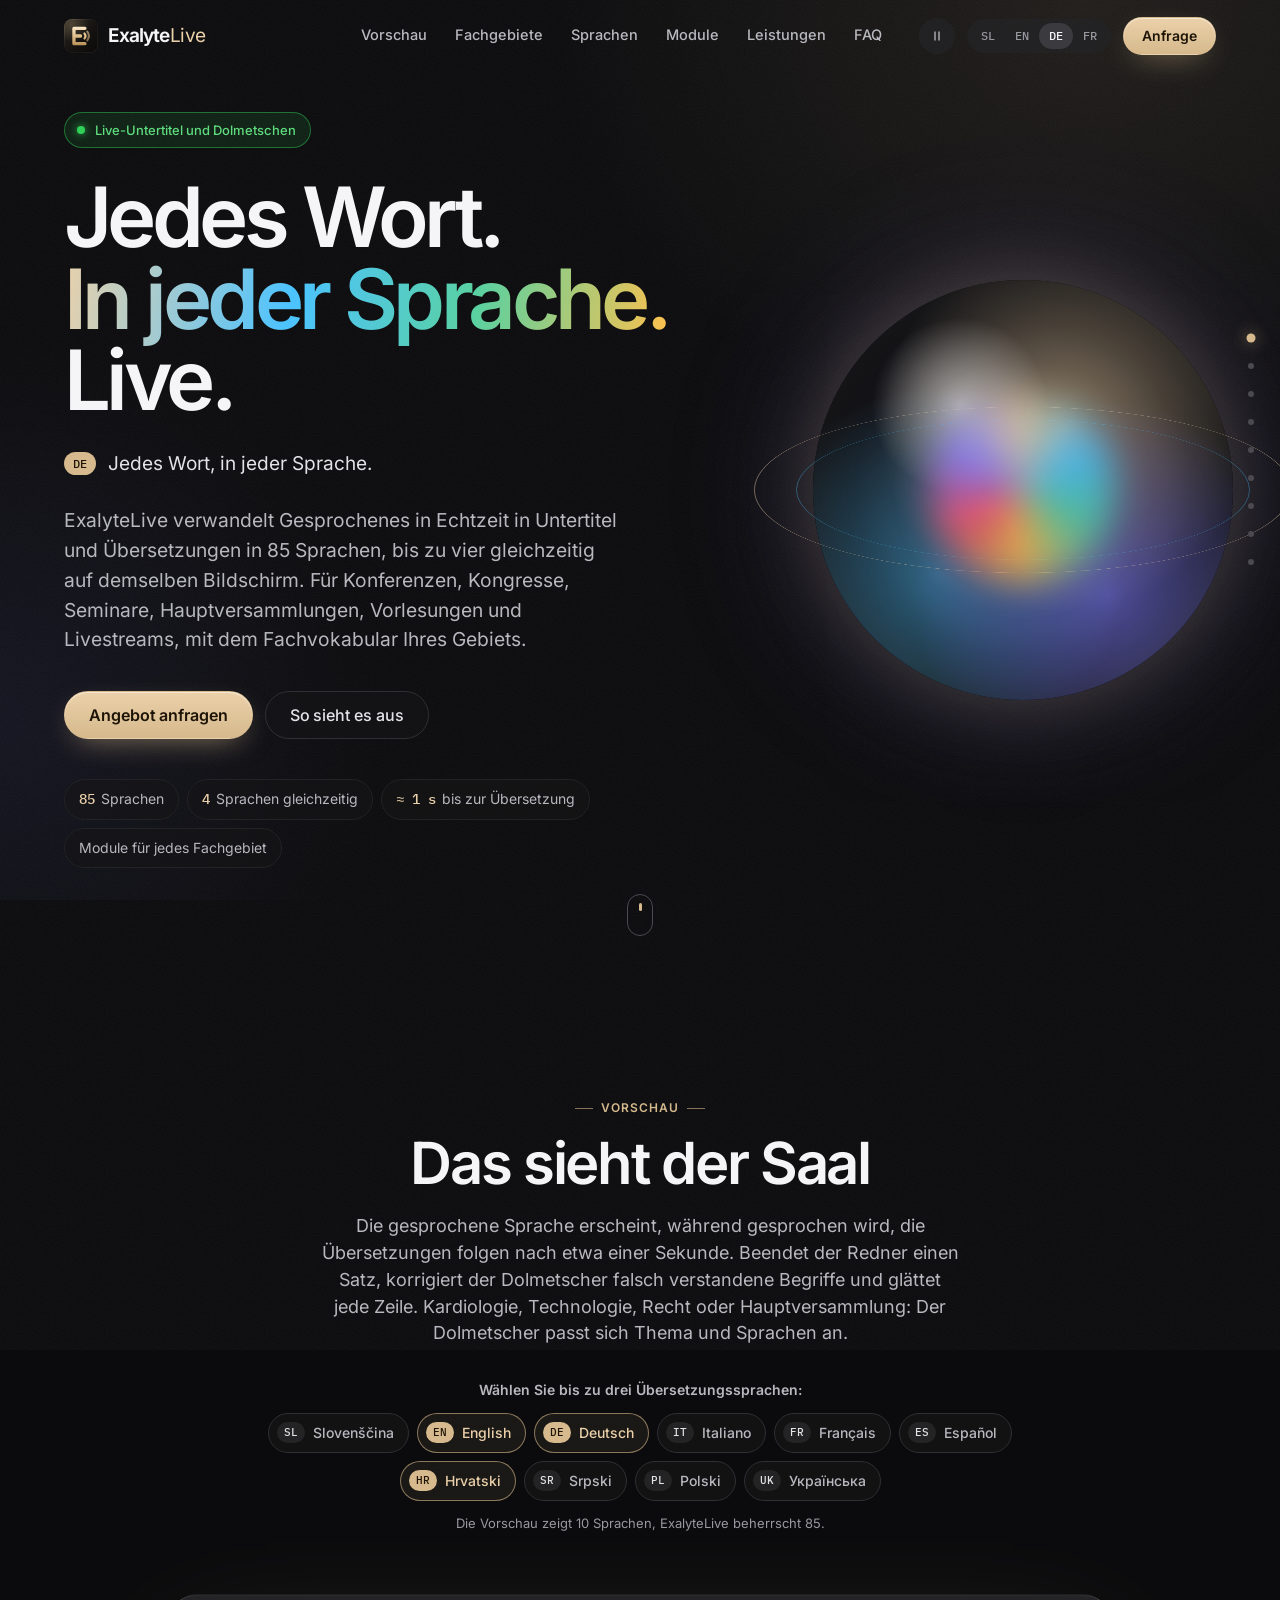
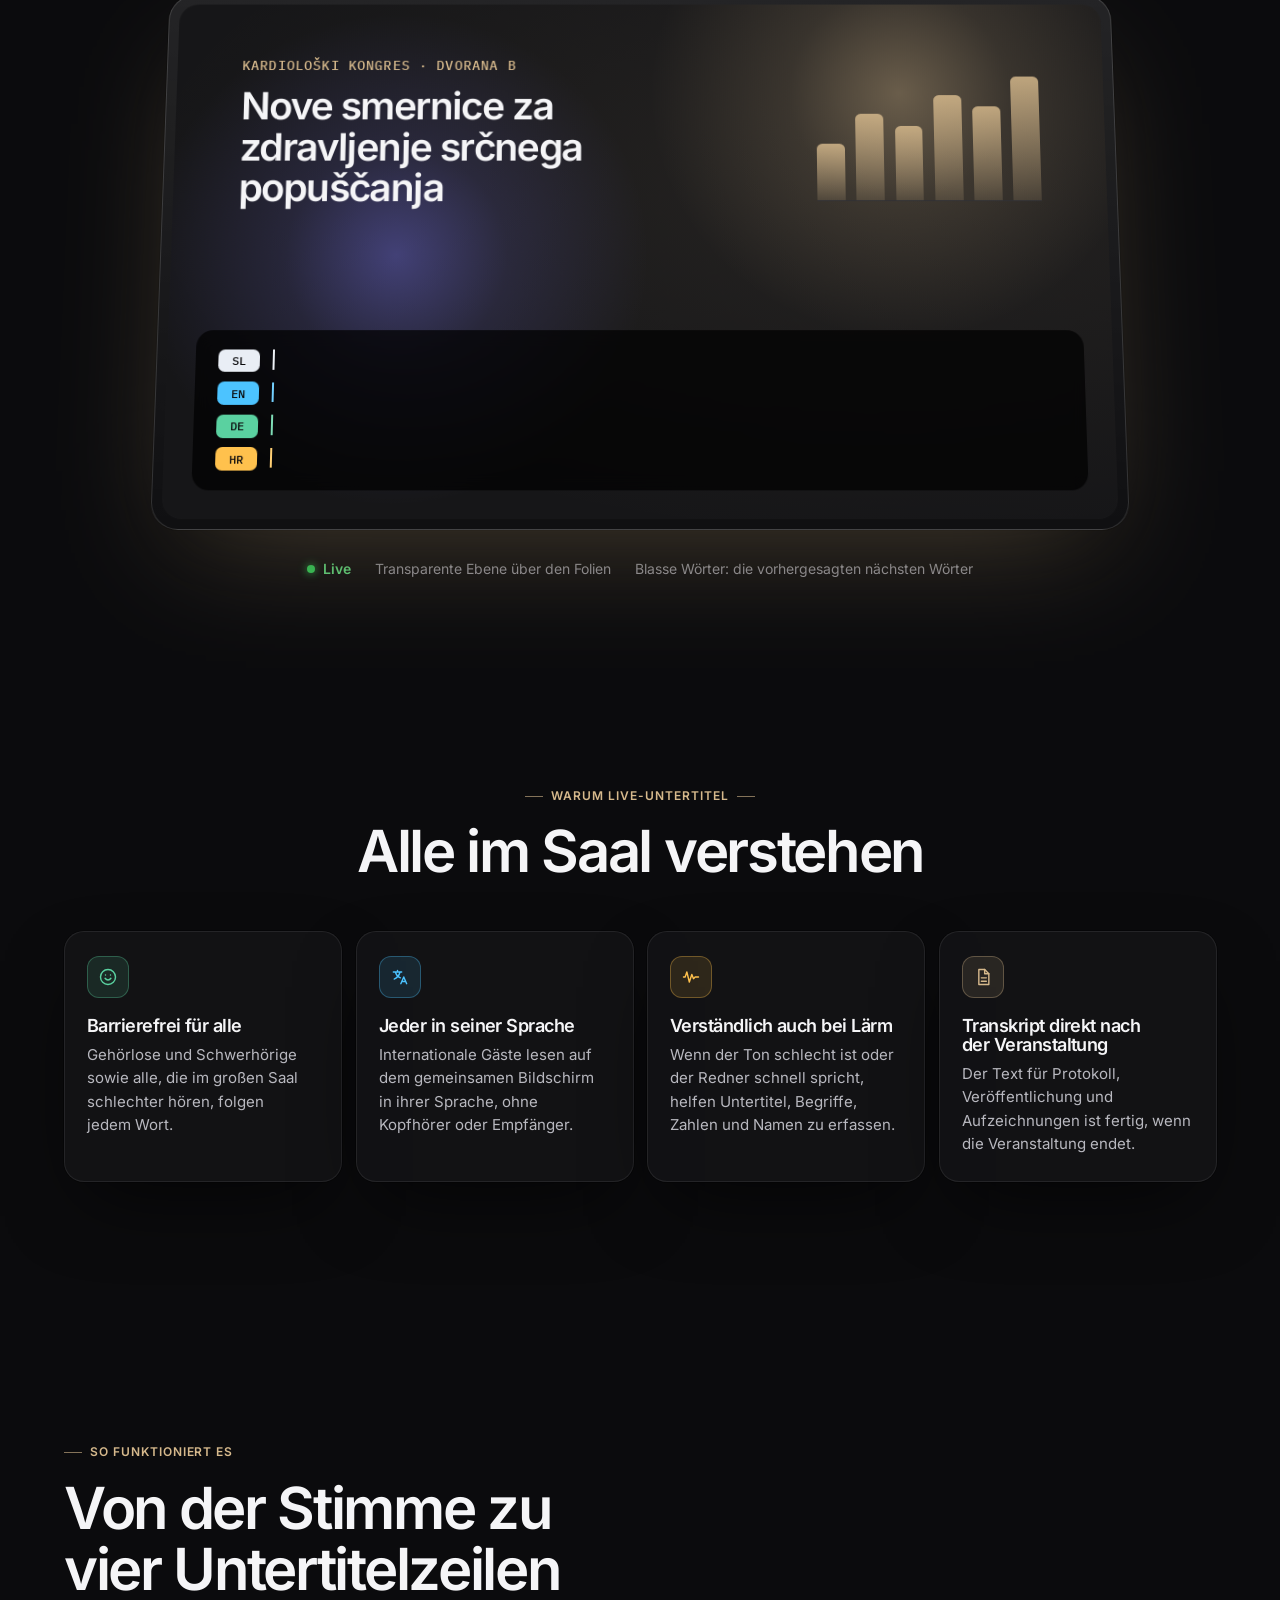
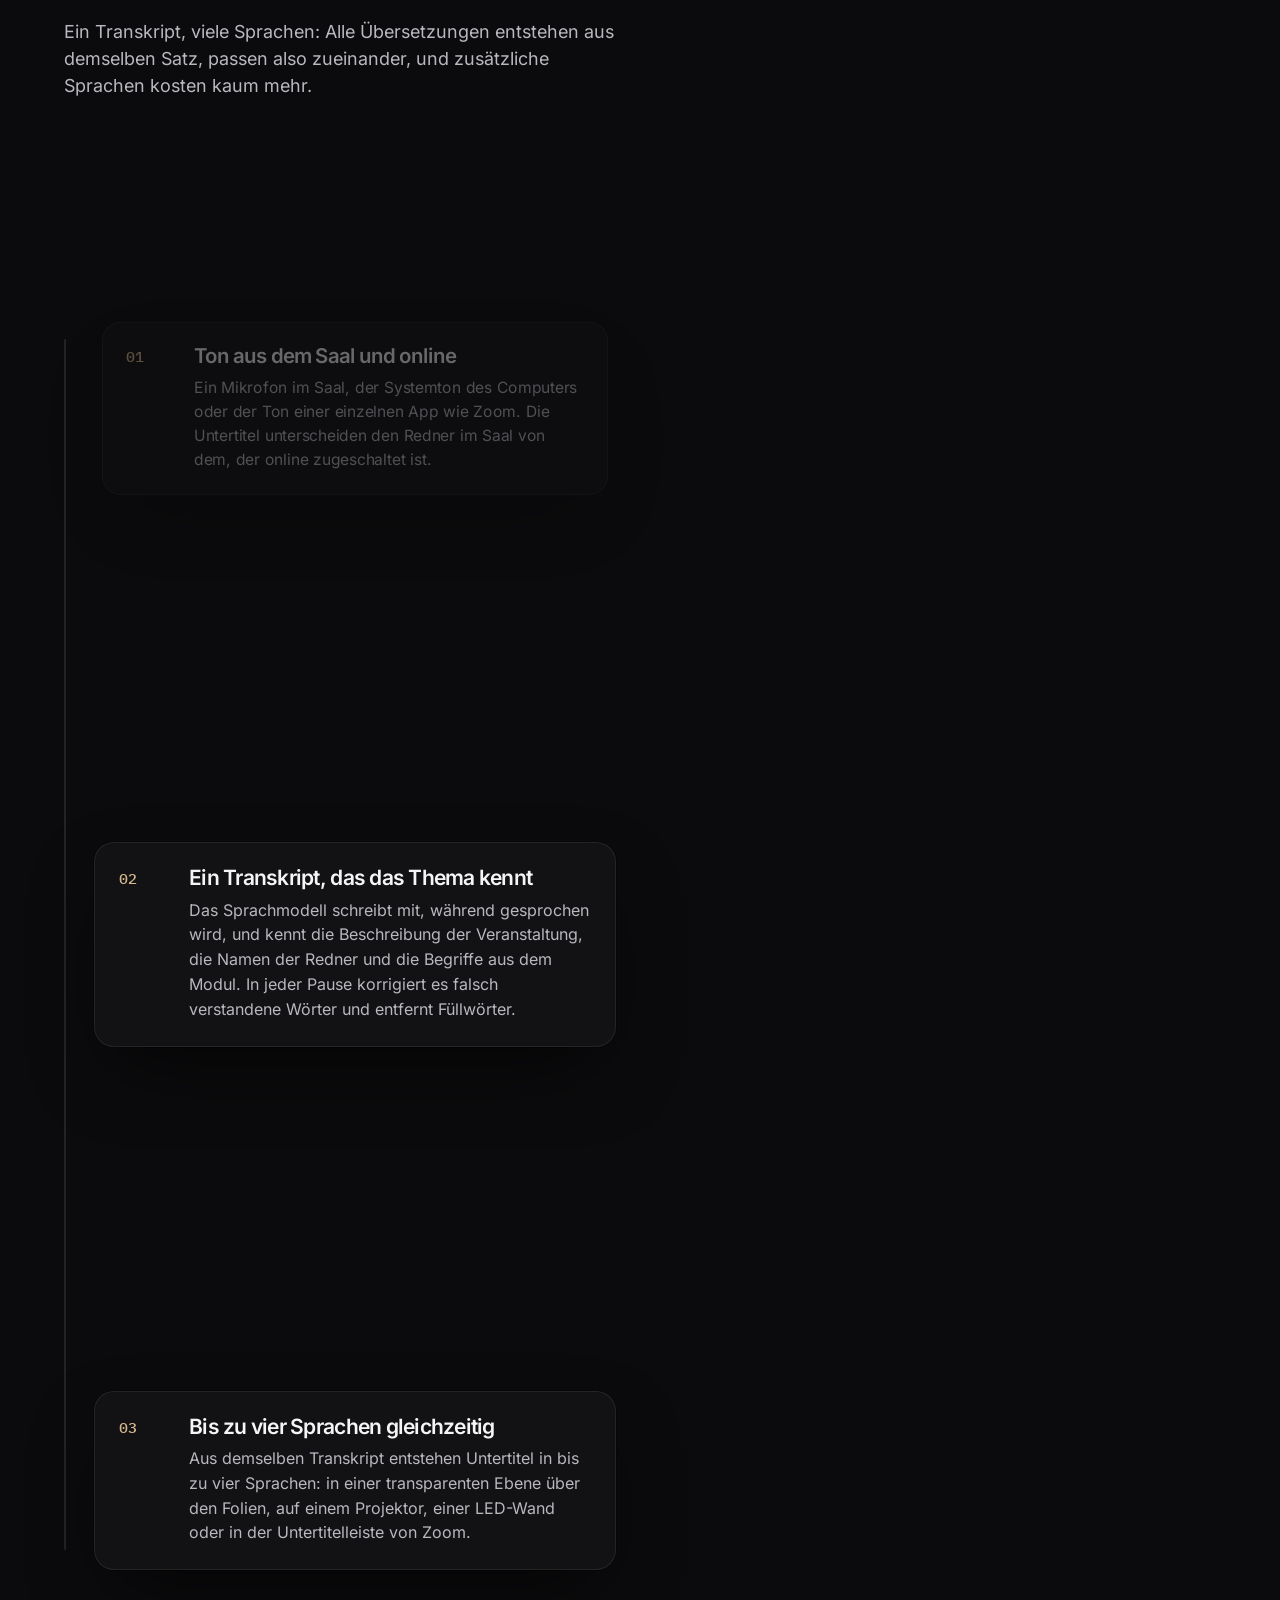
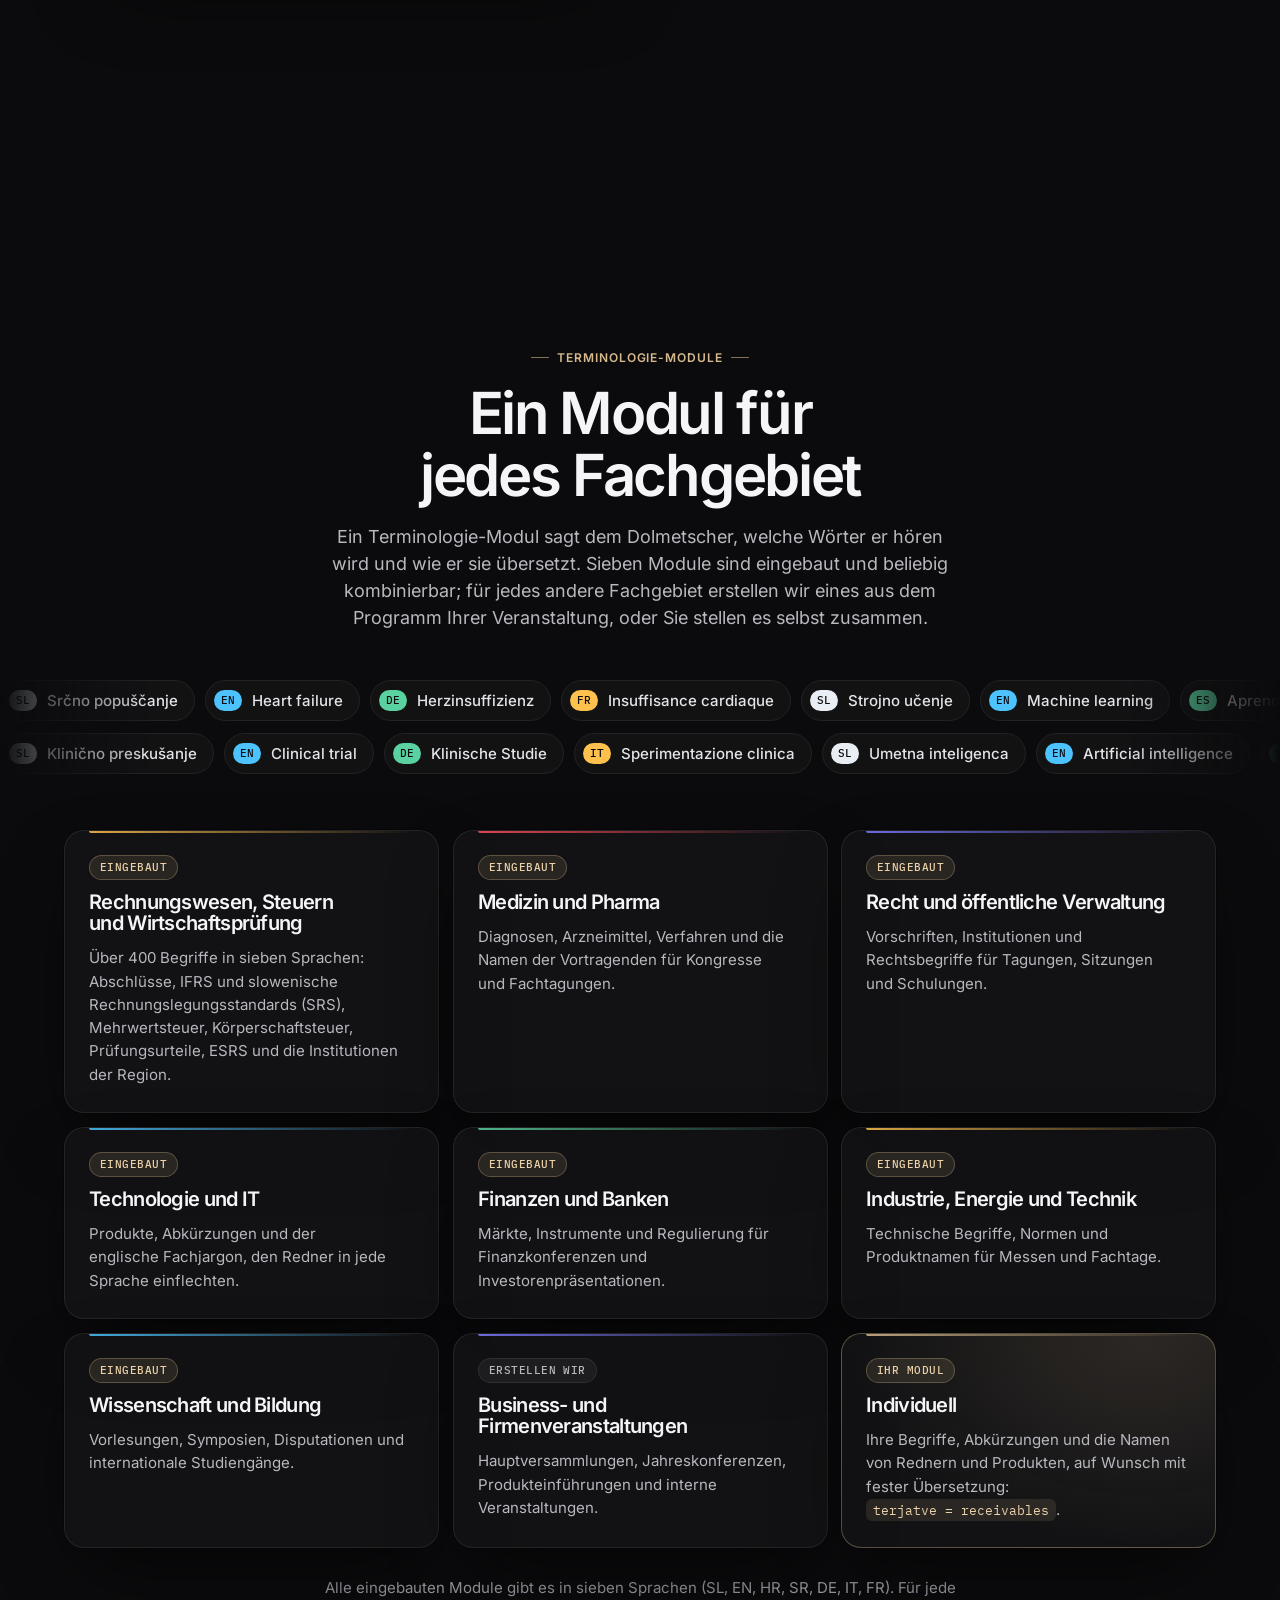
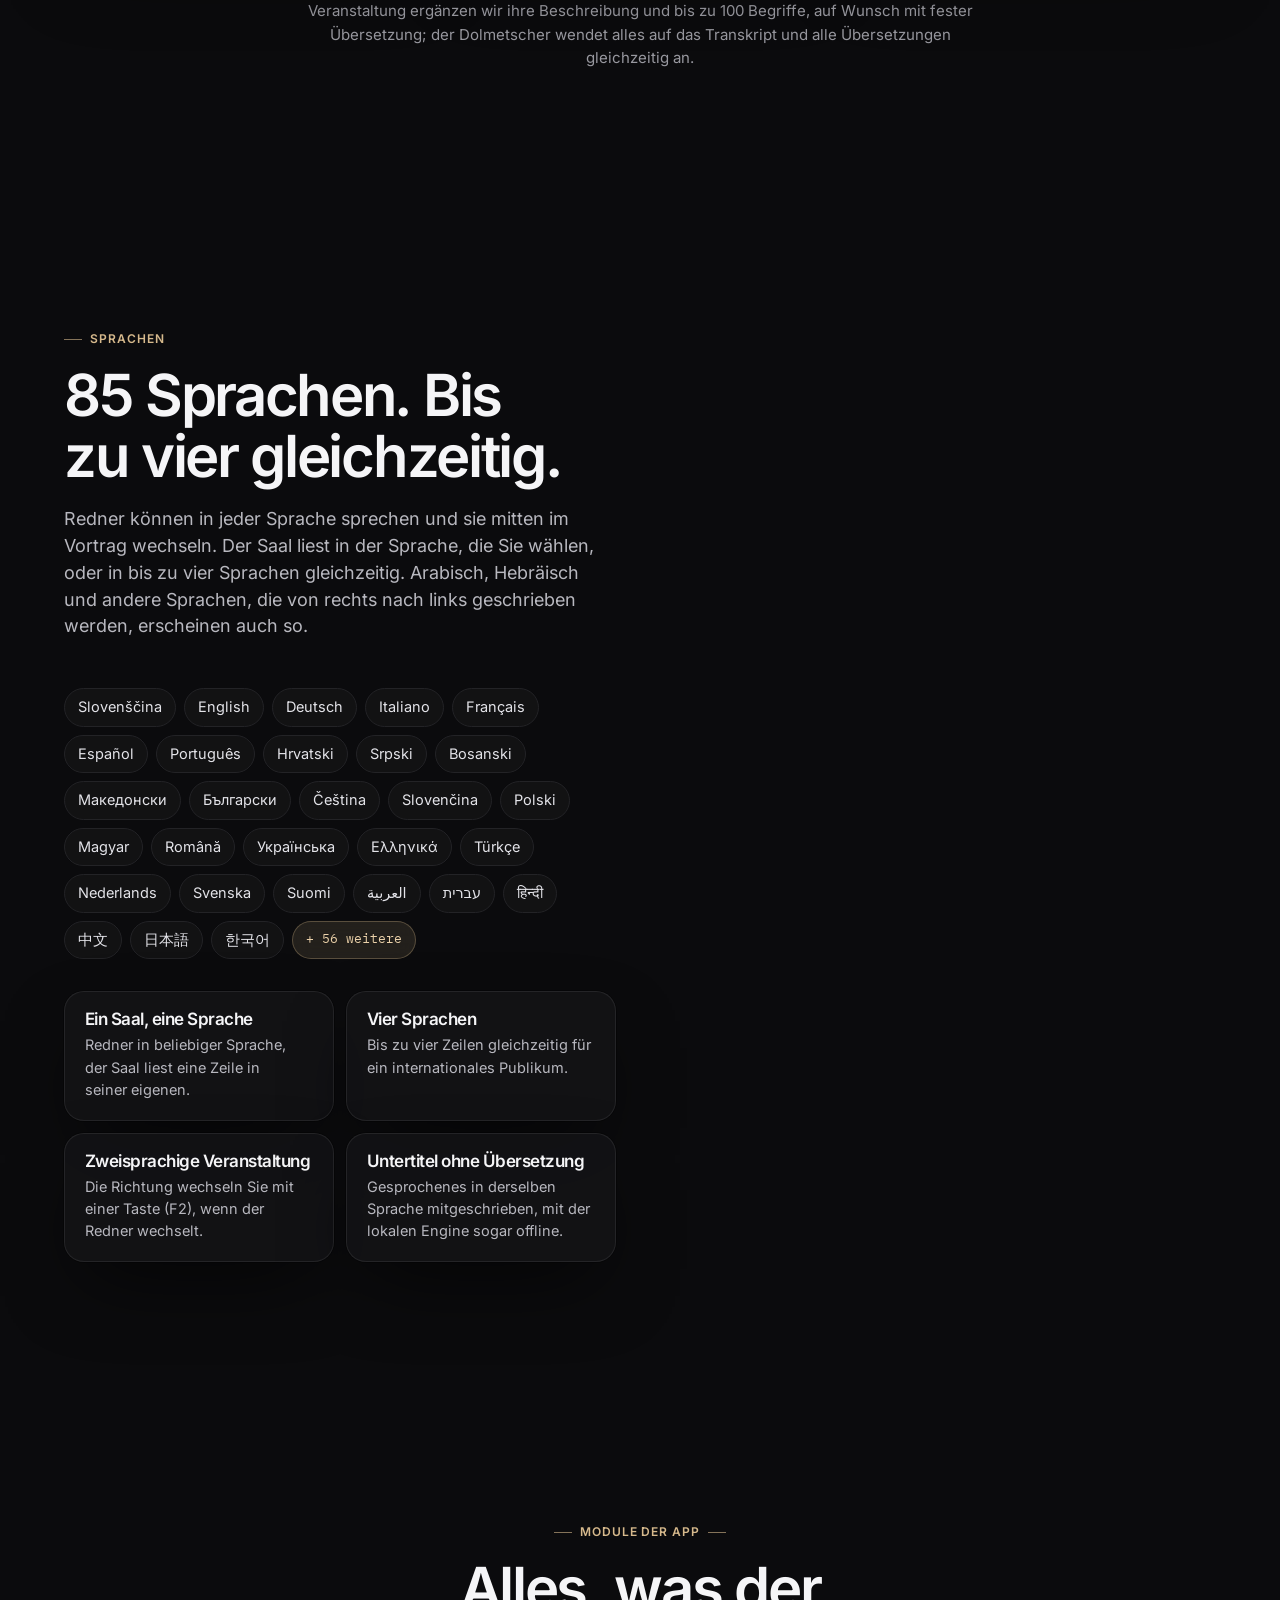
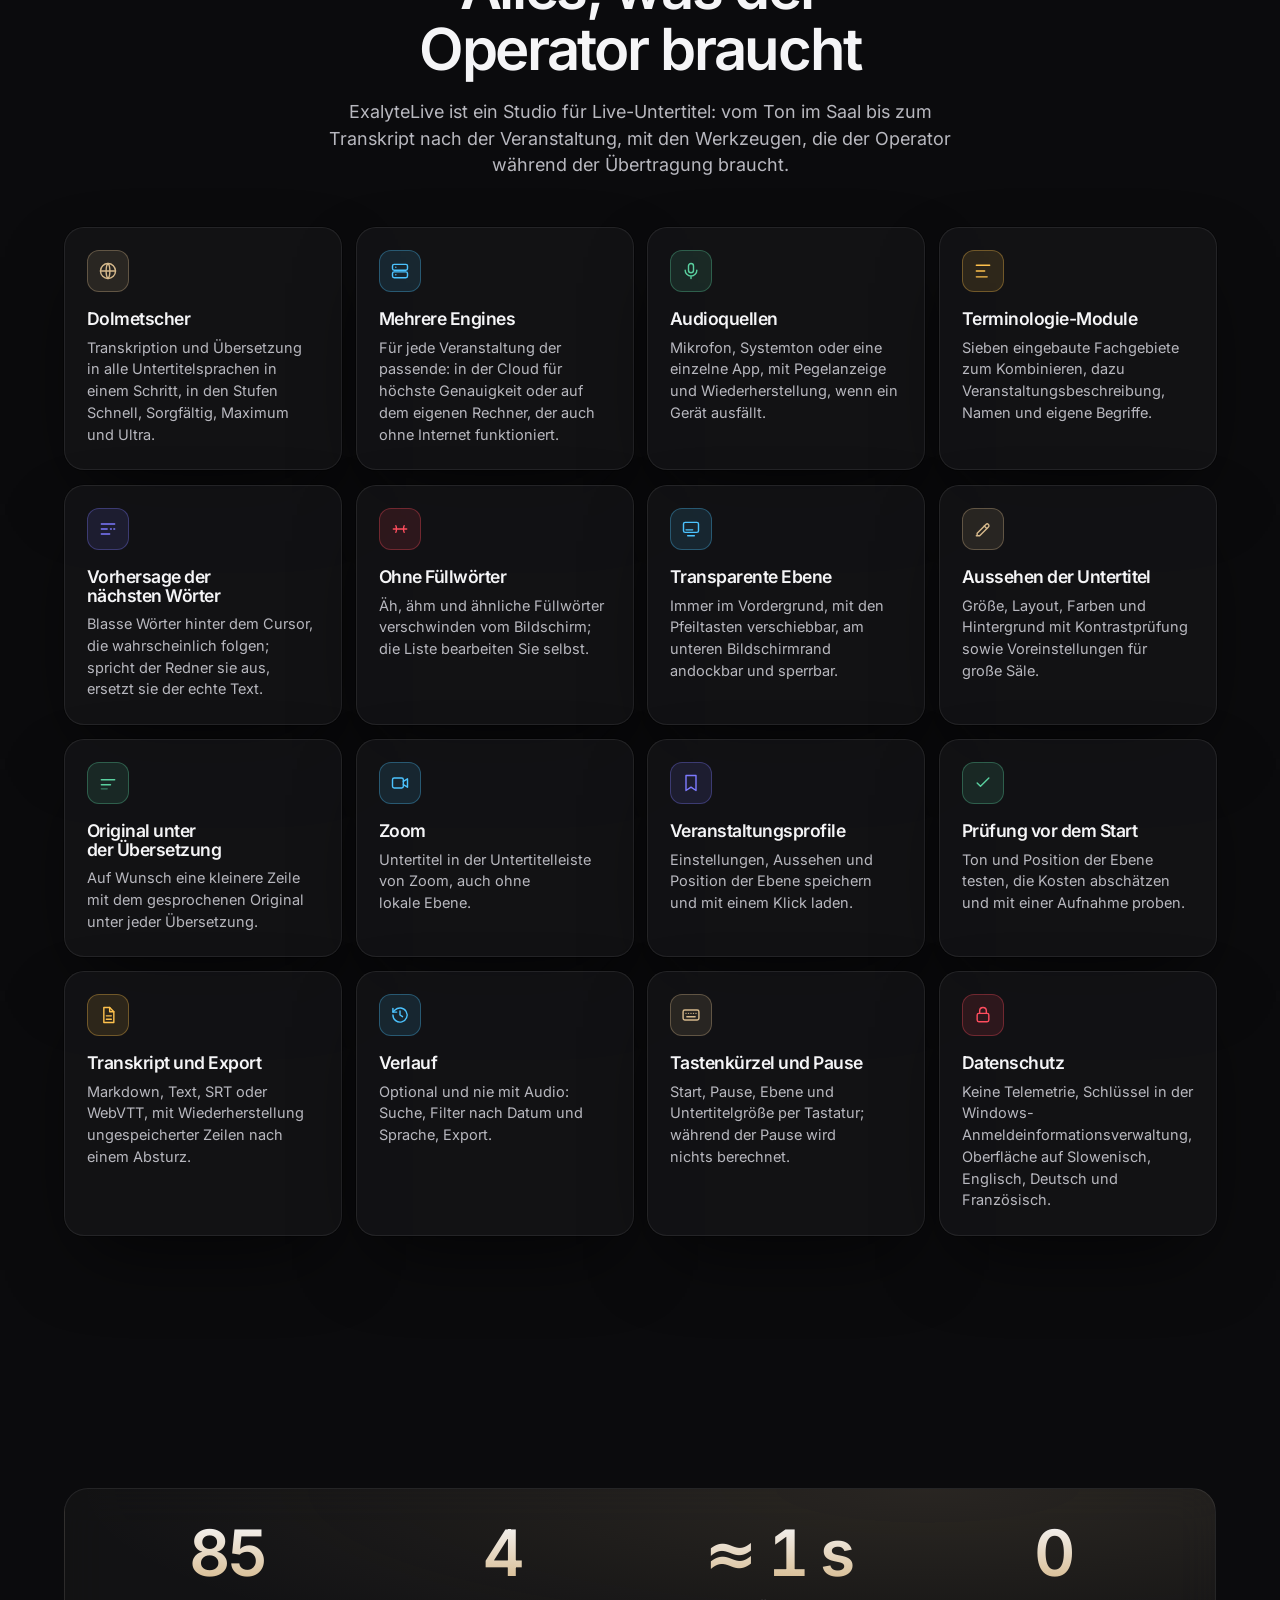
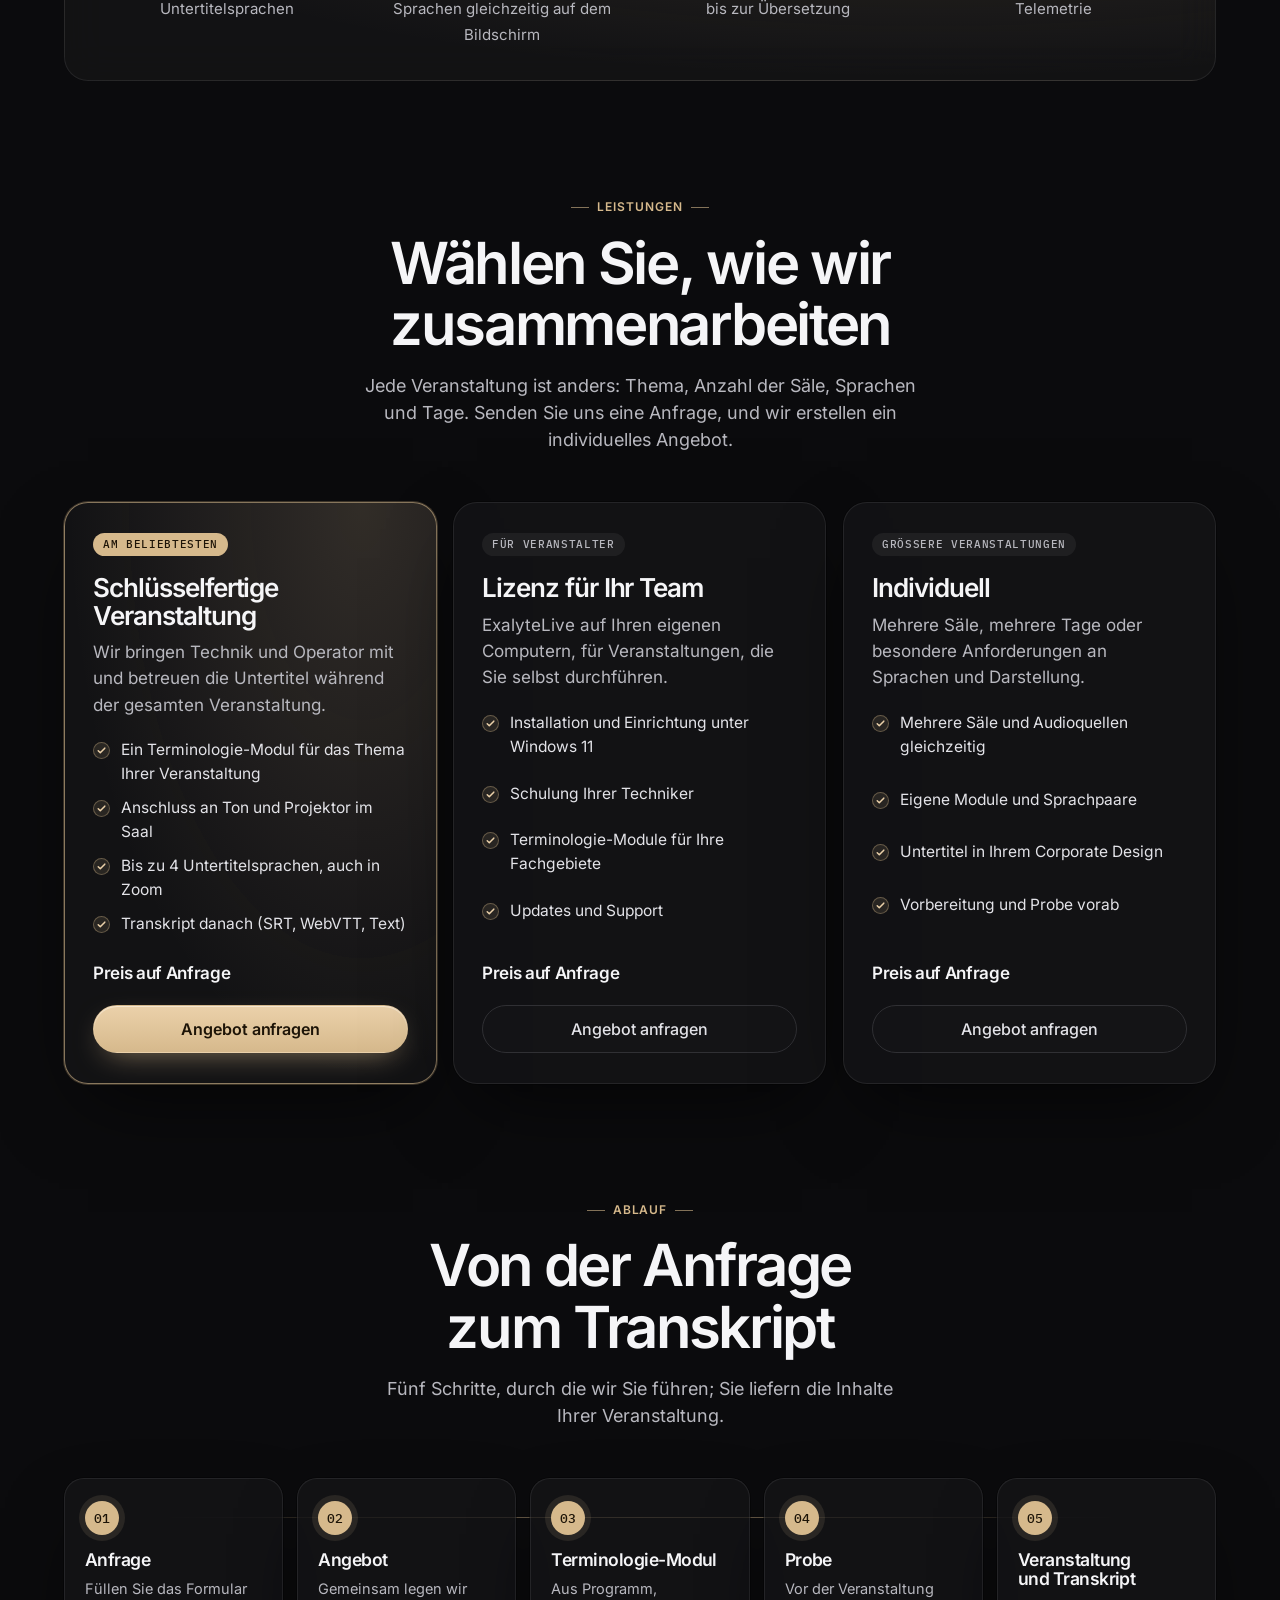
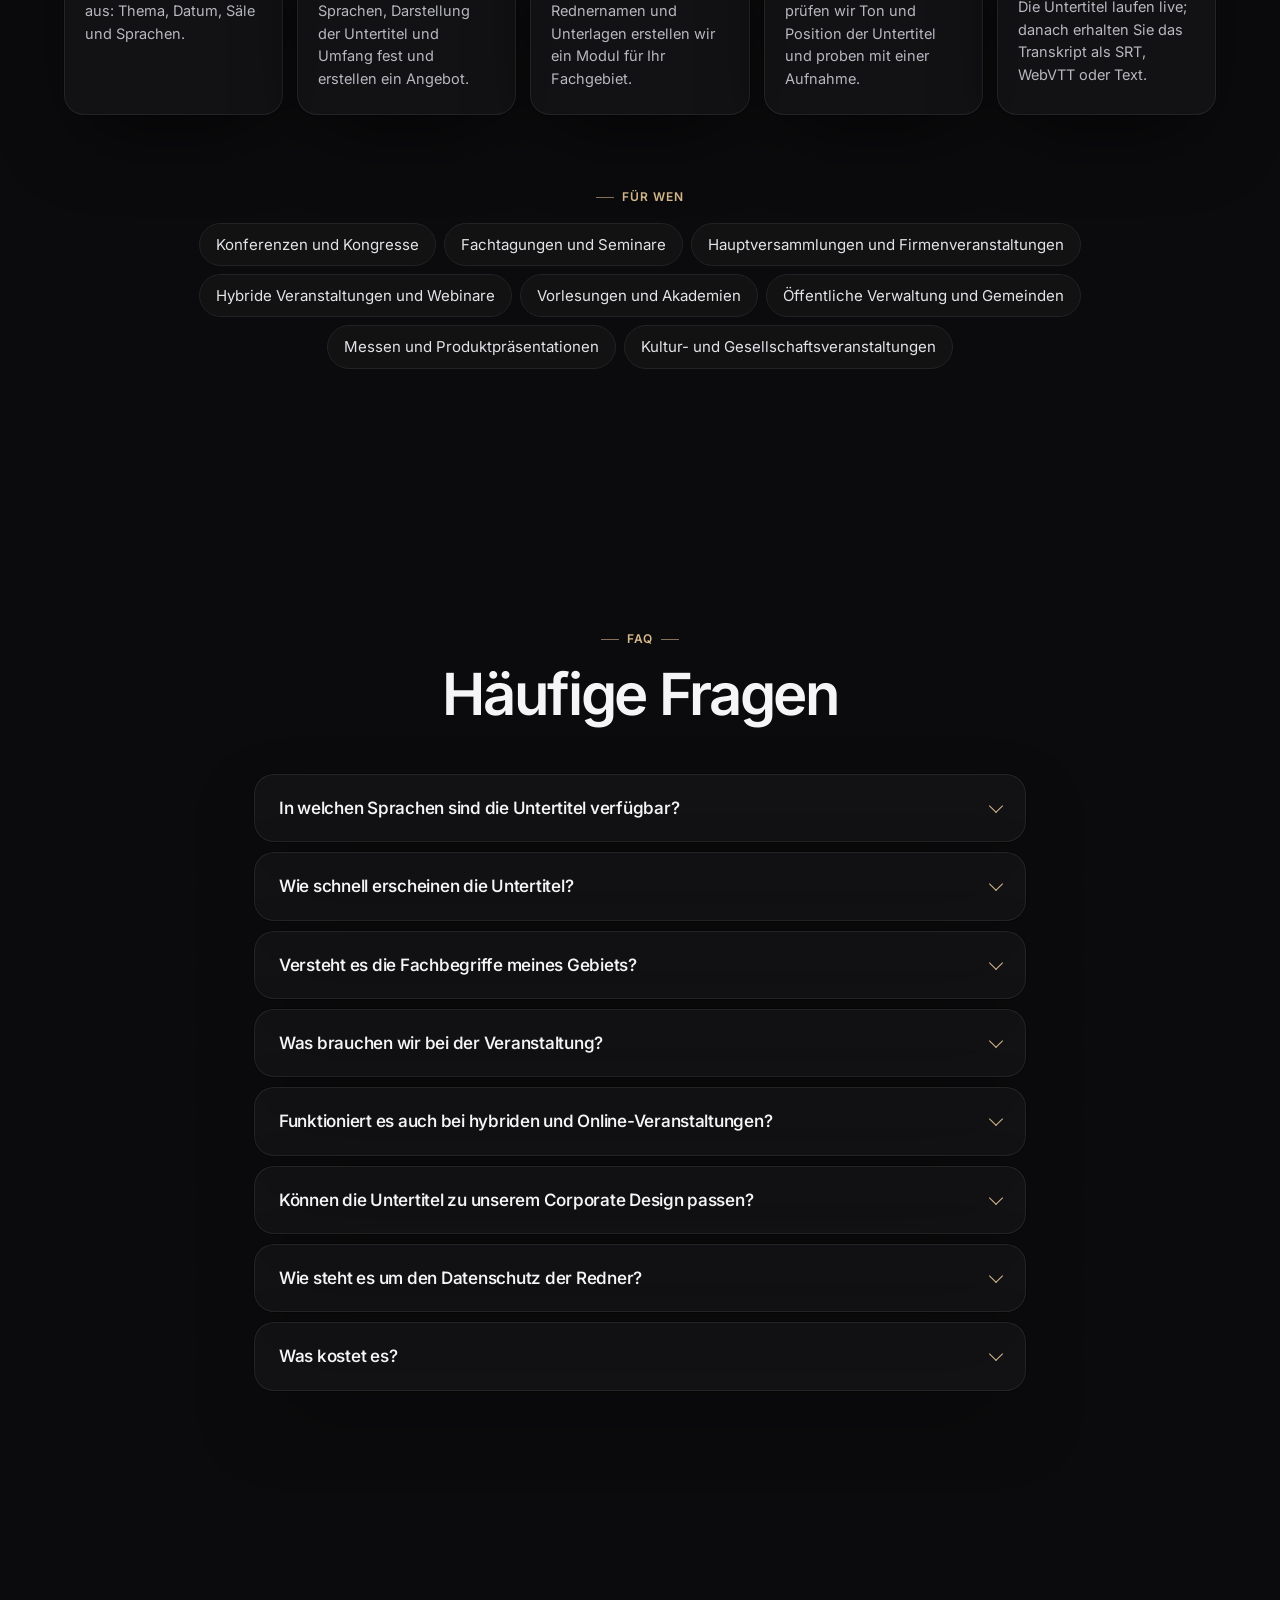
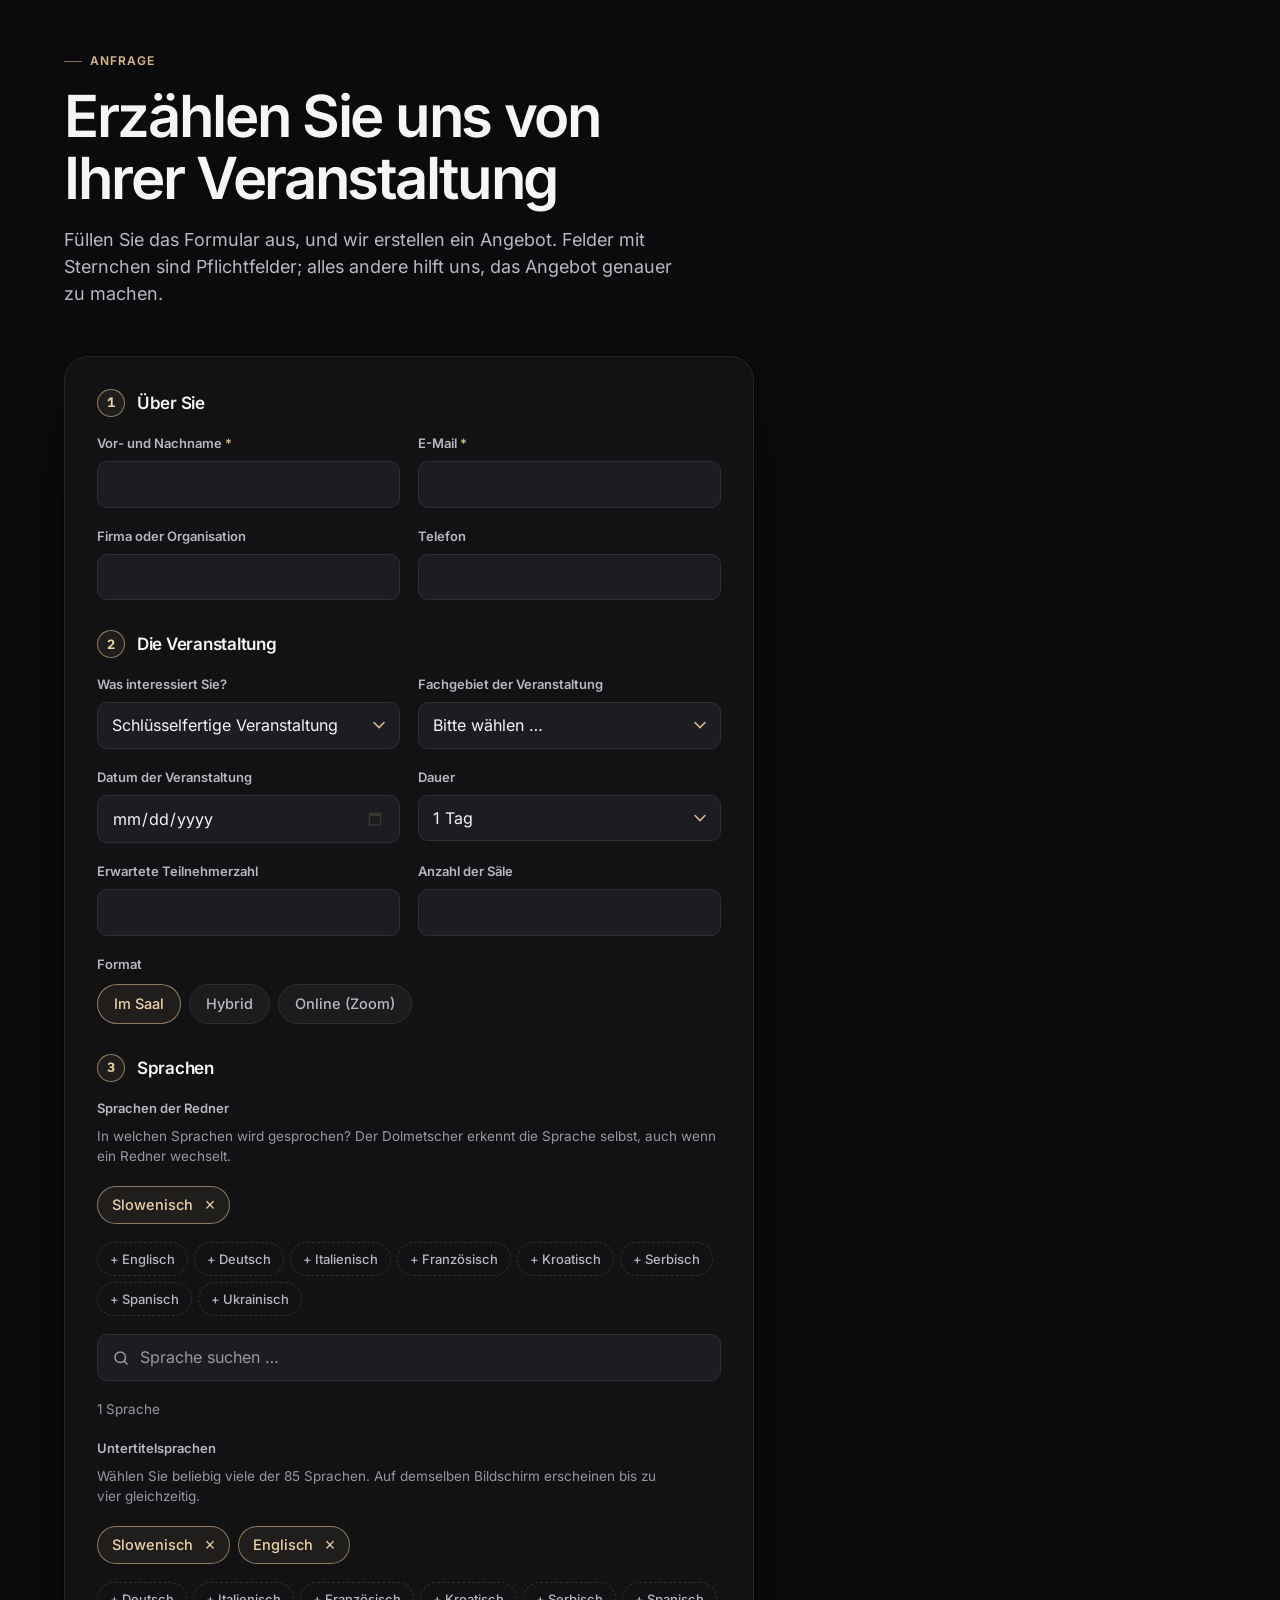
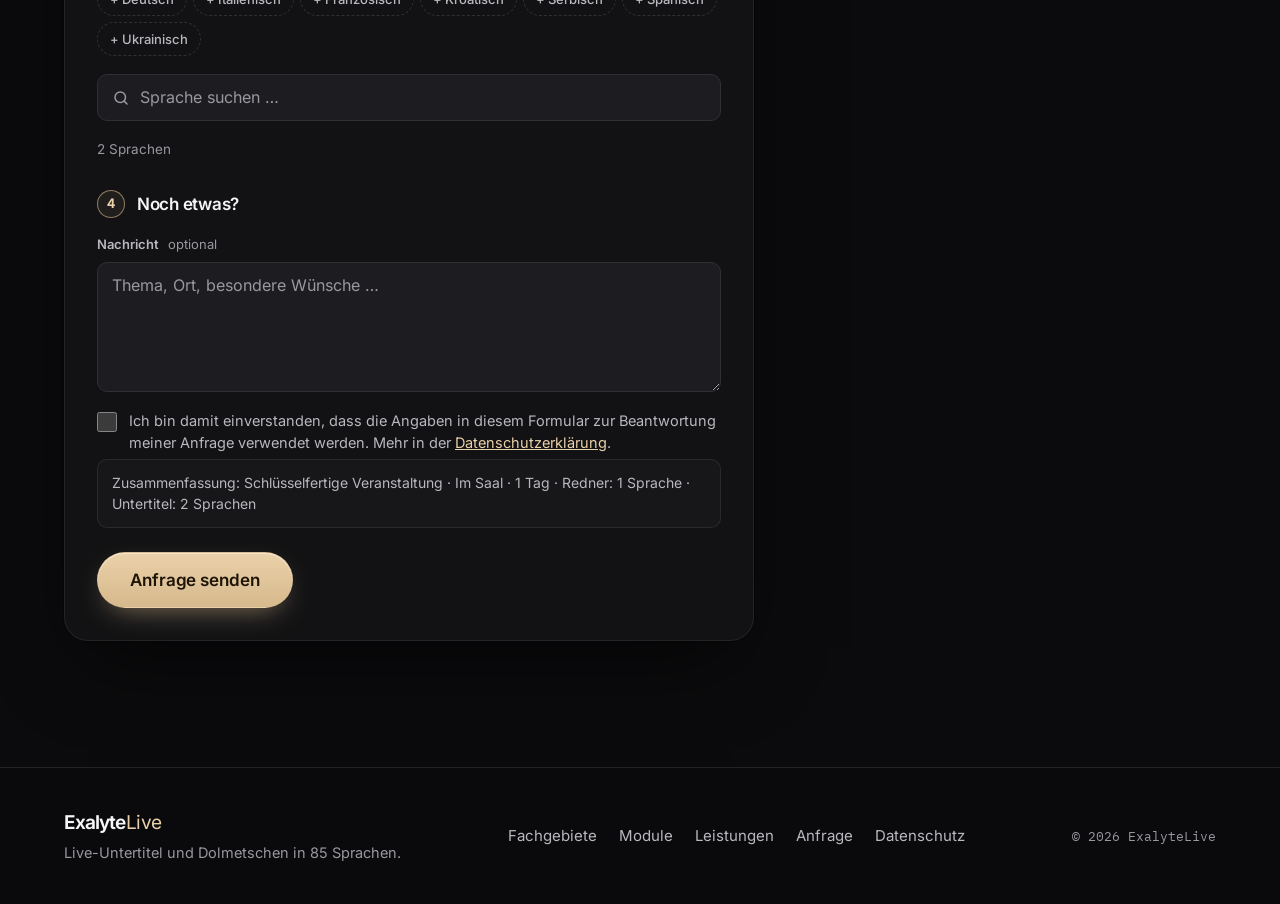
==== commit ce89d26f: "Objava a5657ba" ====
--- a/de/index.html
+++ b/de/index.html
@@ -91,8 +91,8 @@
 		}
 	]
 }</script>
-		<script type="module" crossorigin src="../assets/main-Dvfy3AwQ.js"></script>
-		<link rel="modulepreload" crossorigin href="../assets/i18n-DUXG9yKt.js">
+		<script type="module" crossorigin src="../assets/main-DbcLgQcj.js"></script>
+		<link rel="modulepreload" crossorigin href="../assets/i18n-CgAOG1C6.js">
 		<link rel="stylesheet" crossorigin href="../assets/i18n-vpoCZqCj.css">
 		<link rel="stylesheet" crossorigin href="../assets/main-DVCAyn8-.css">
 	</head>
@@ -533,7 +533,7 @@
 								</svg>
 							</div>
 							<h3 data-i18n="modules.m2.title">Mehrere Engines</h3>
-							<p data-i18n="modules.m2.text">Gemini, OpenAI Realtime, Mistral Voxtral oder lokales Whisper, das offline funktioniert.</p>
+							<p data-i18n="modules.m2.text">Für jede Veranstaltung der passende: in der Cloud für höchste Genauigkeit oder auf dem eigenen Rechner, der auch ohne Internet funktioniert.</p>
 						</article>
 						<article class="module glass tilt reveal" style="--c: var(--green)">
 							<div class="module__icon">
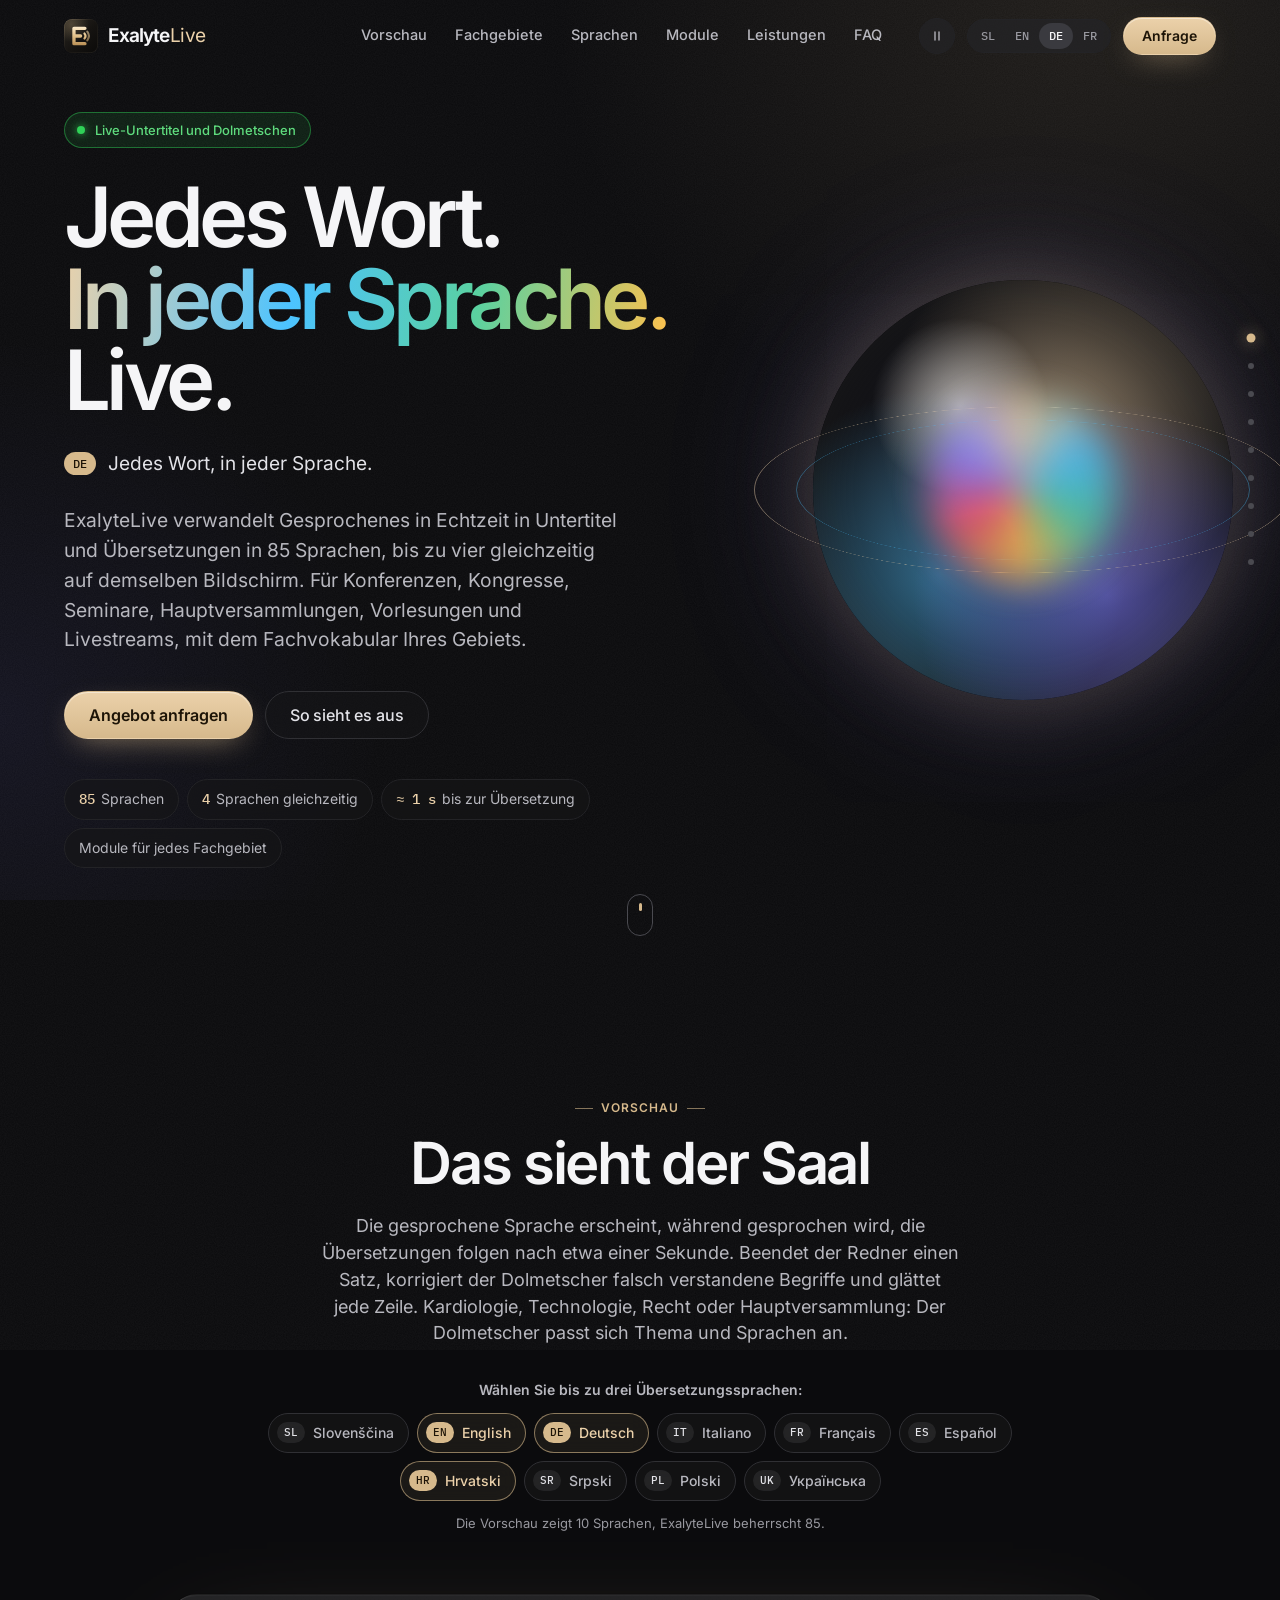
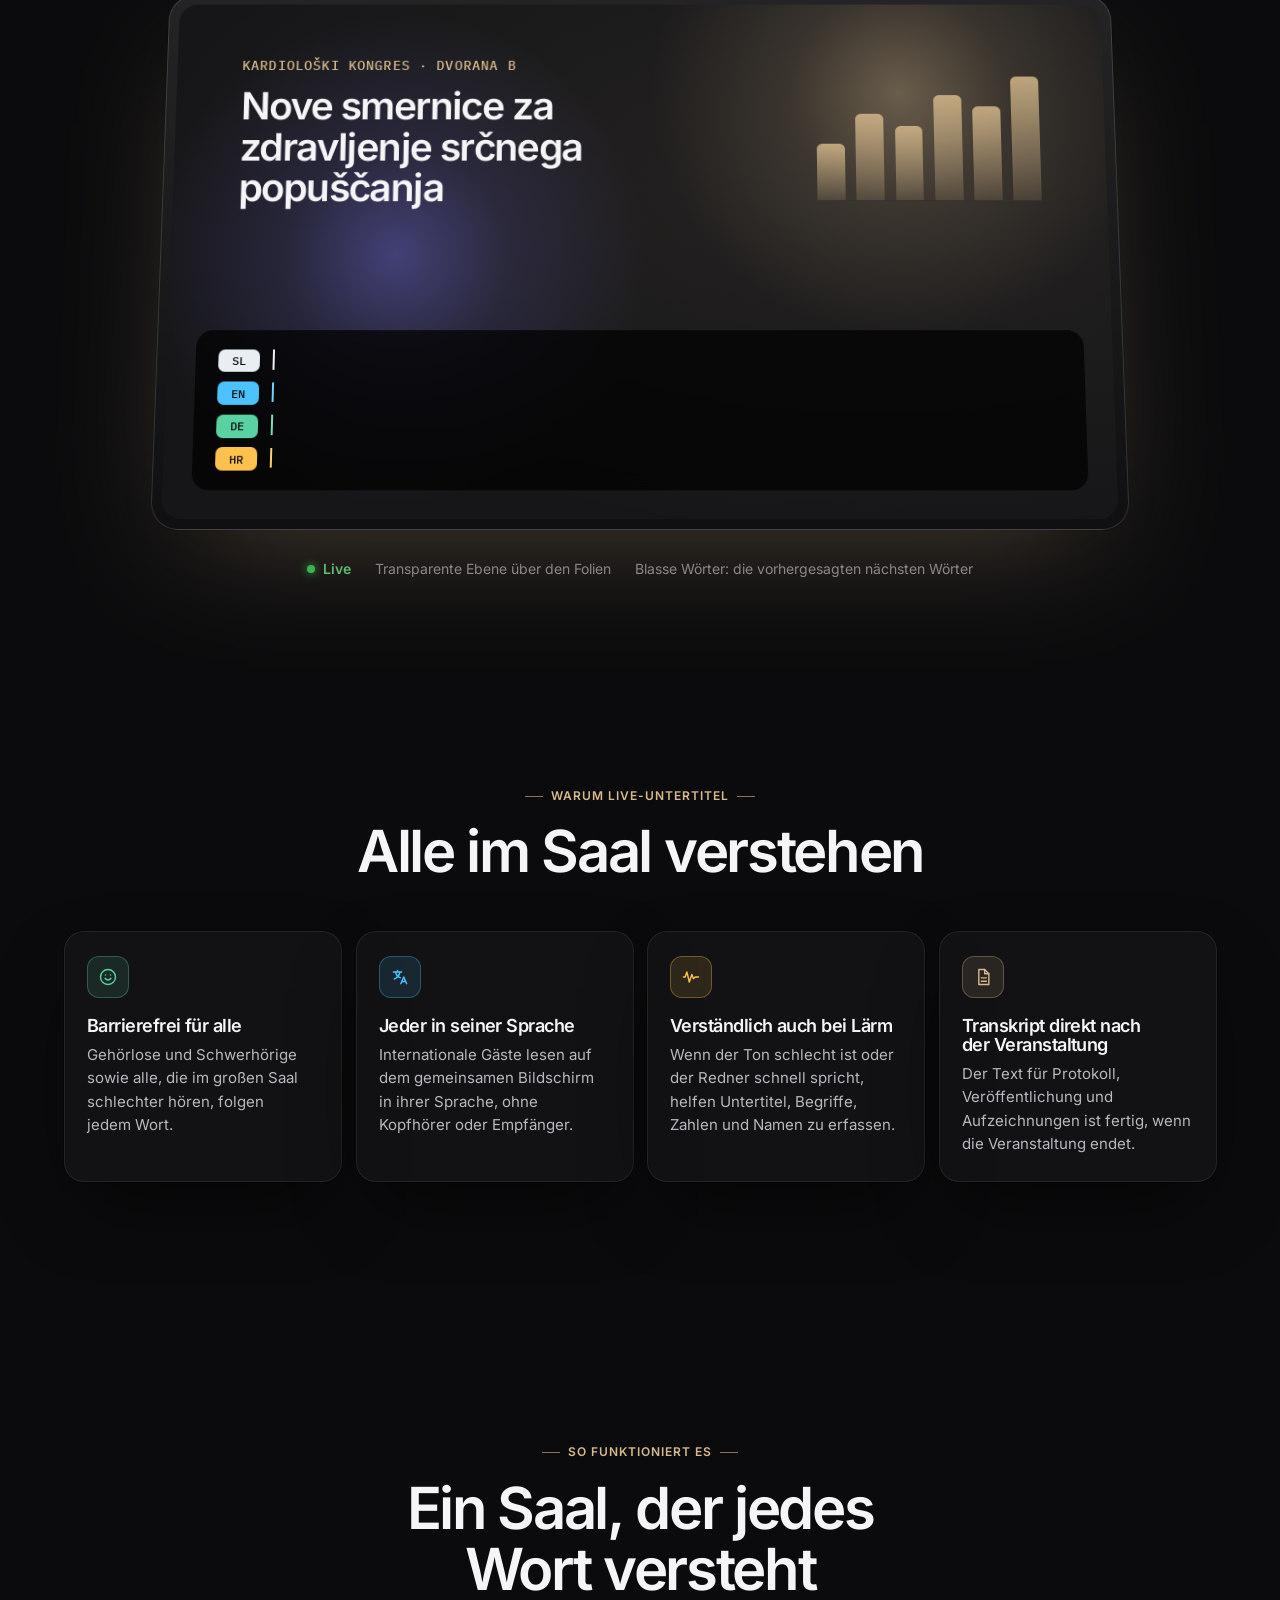
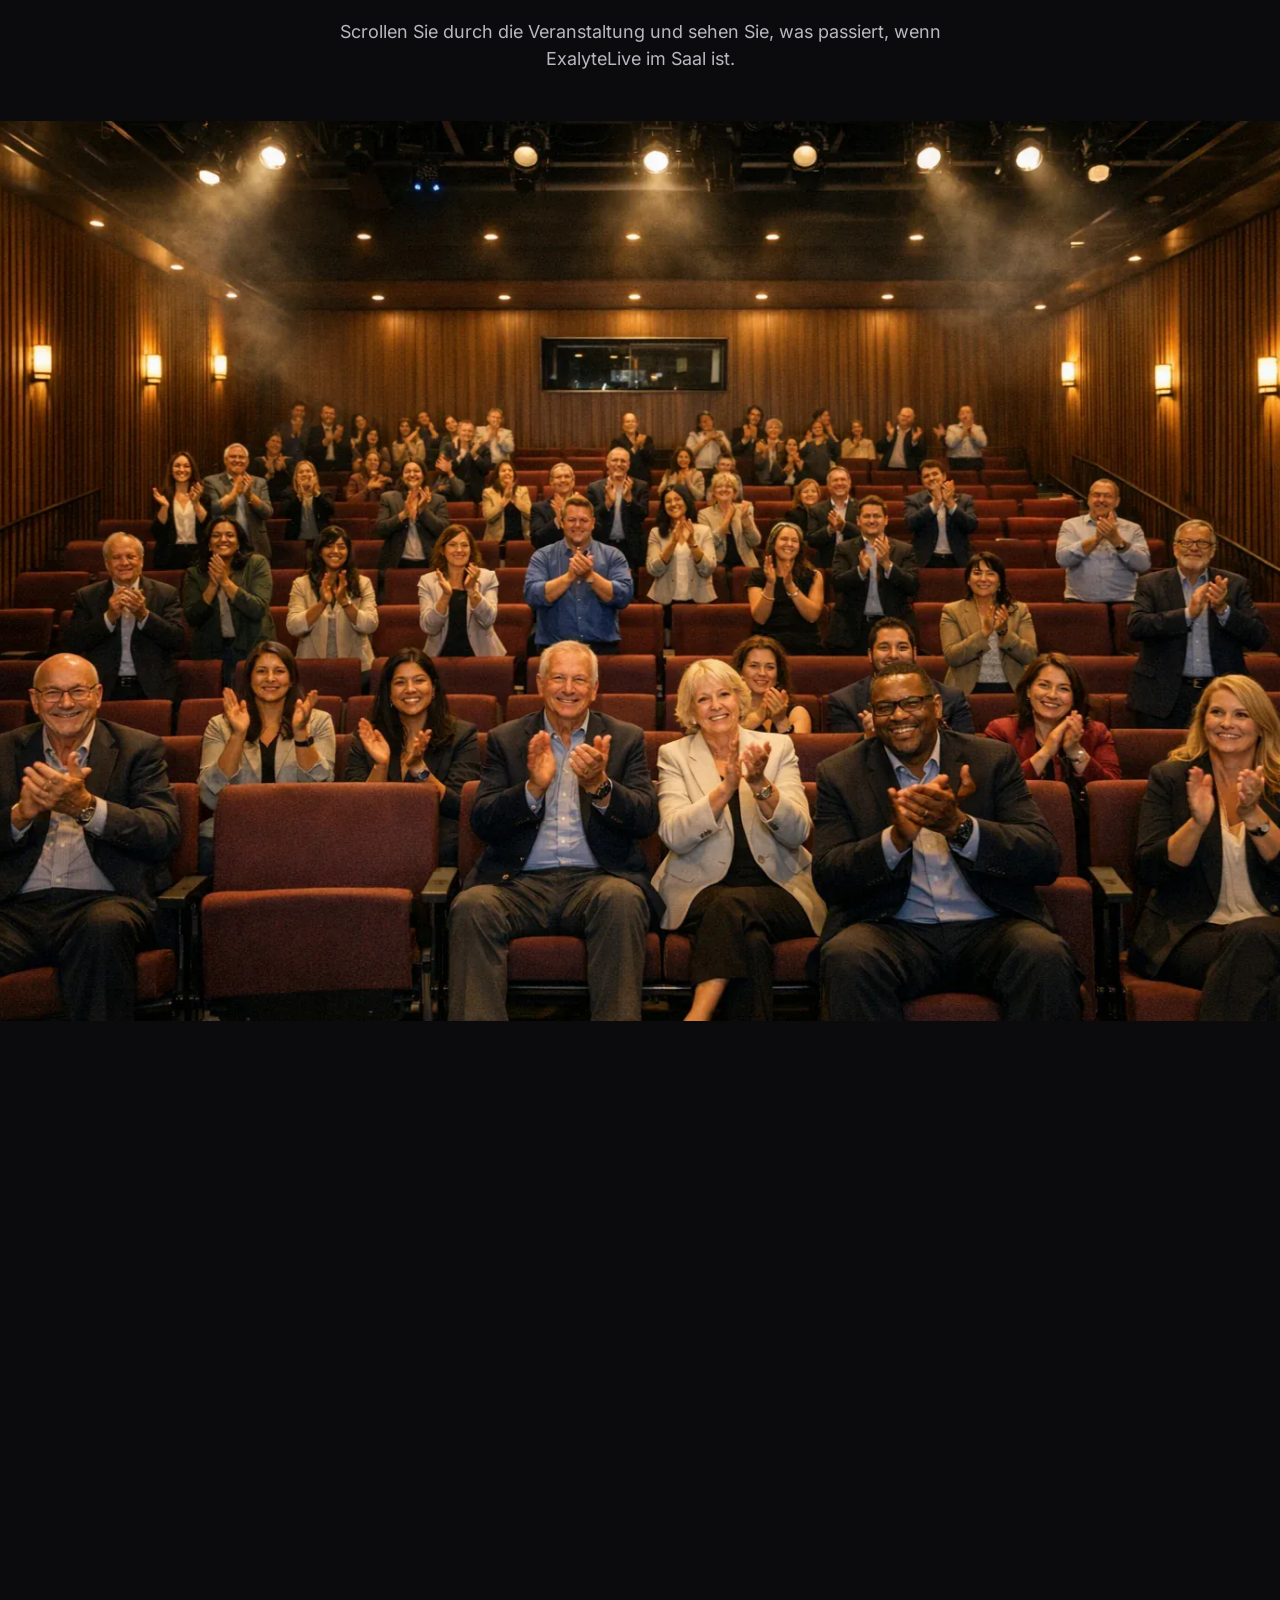
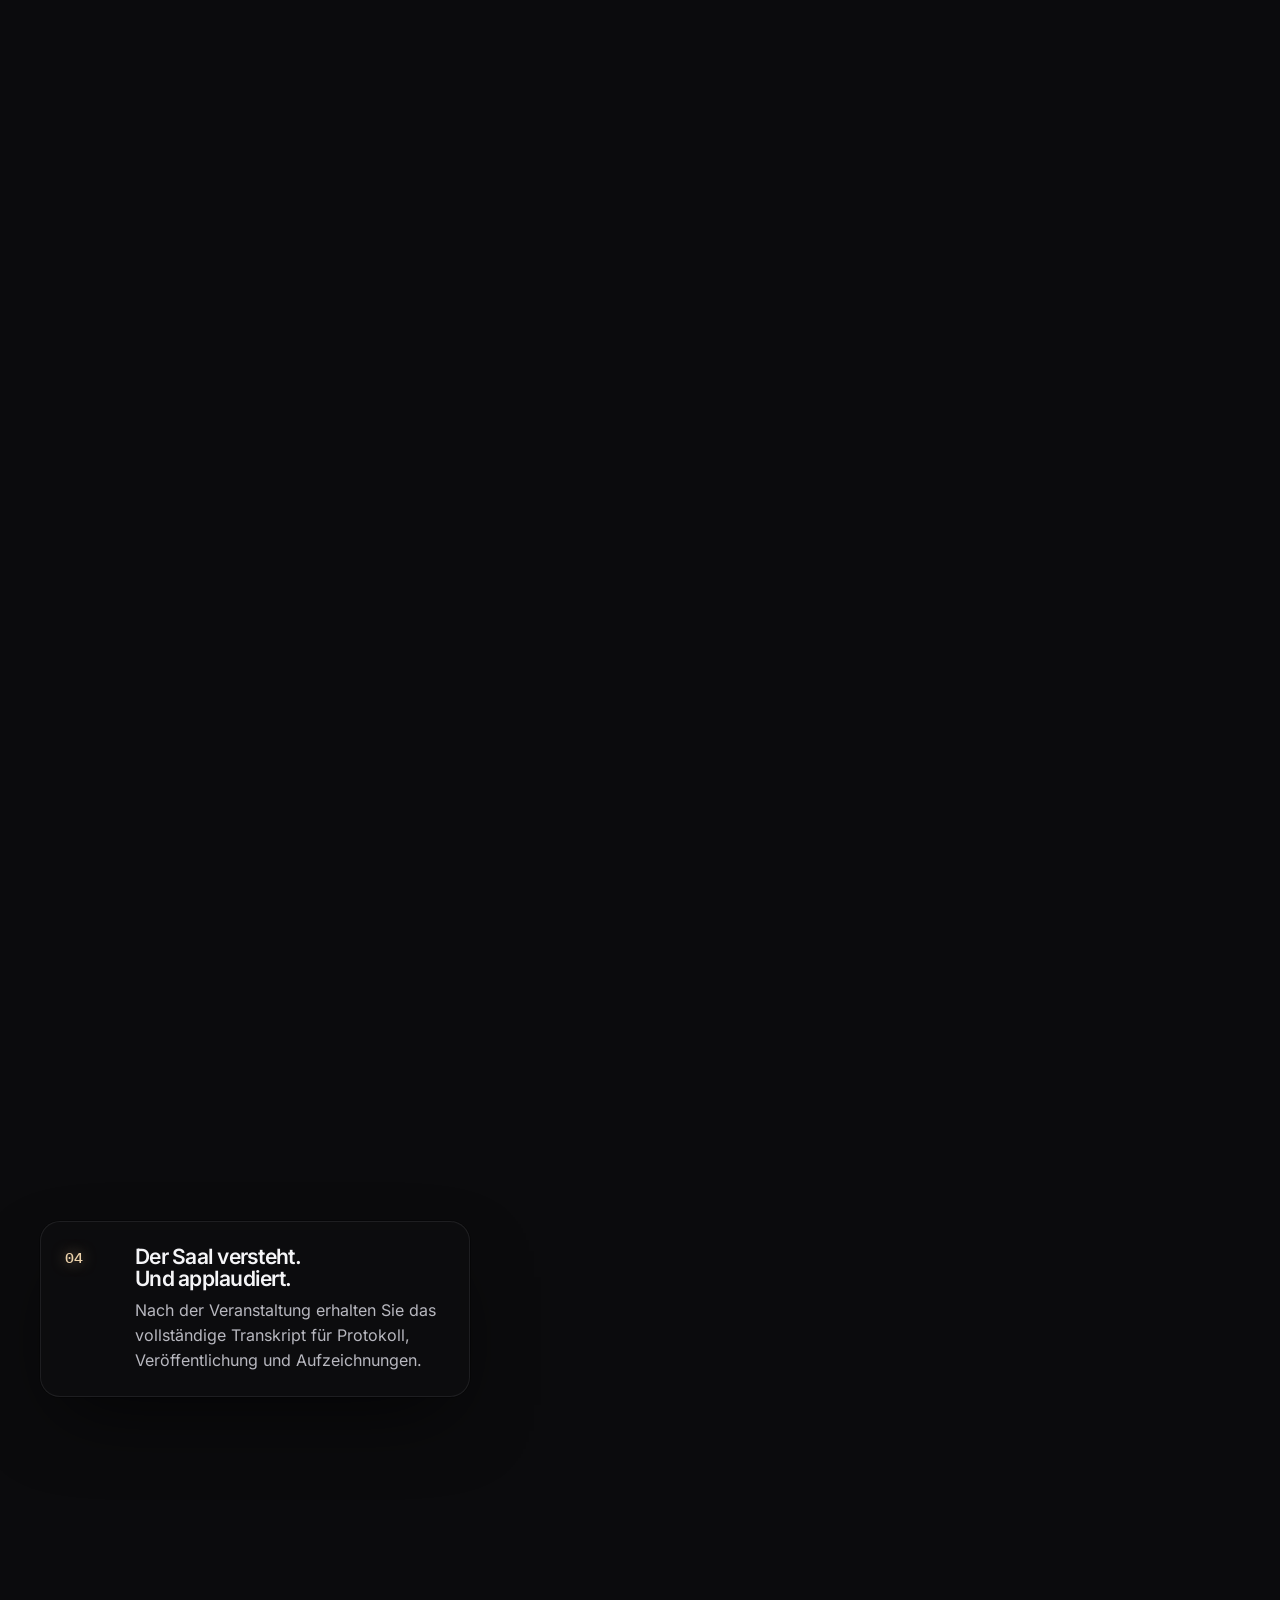
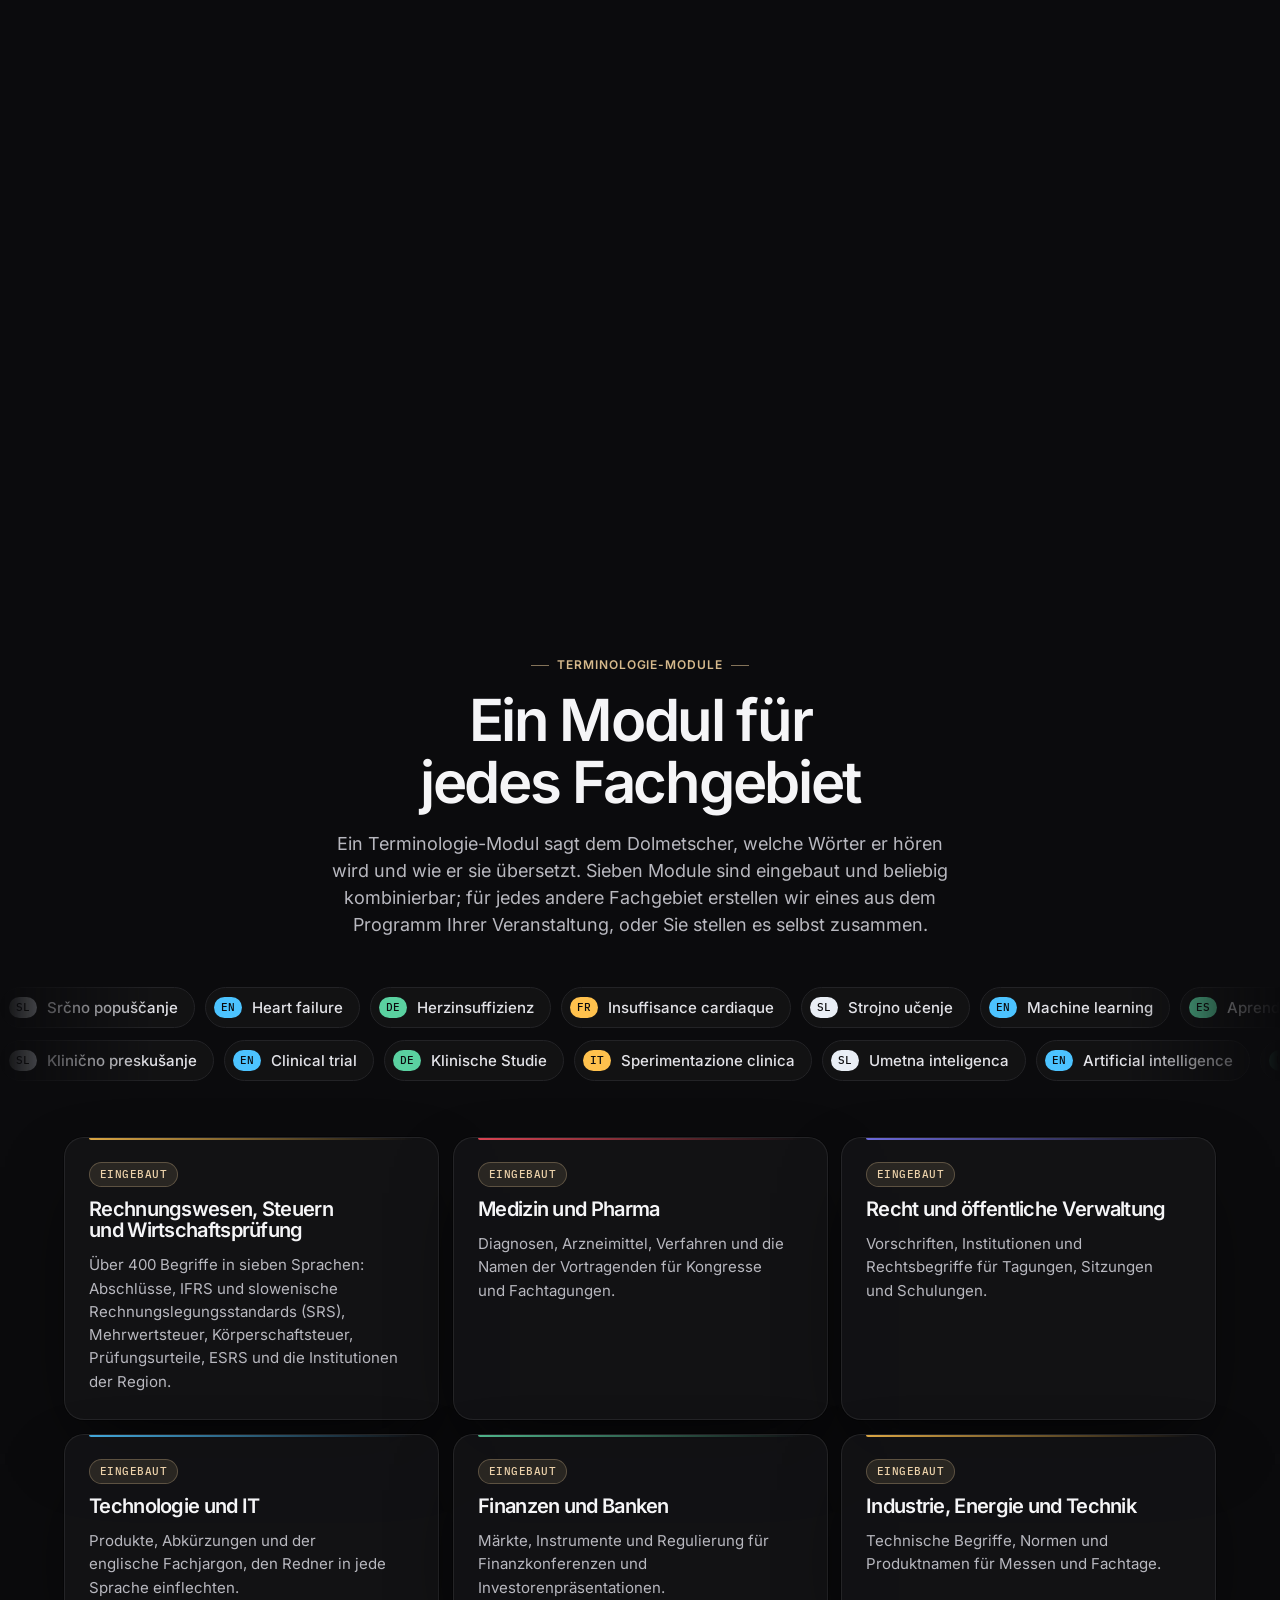
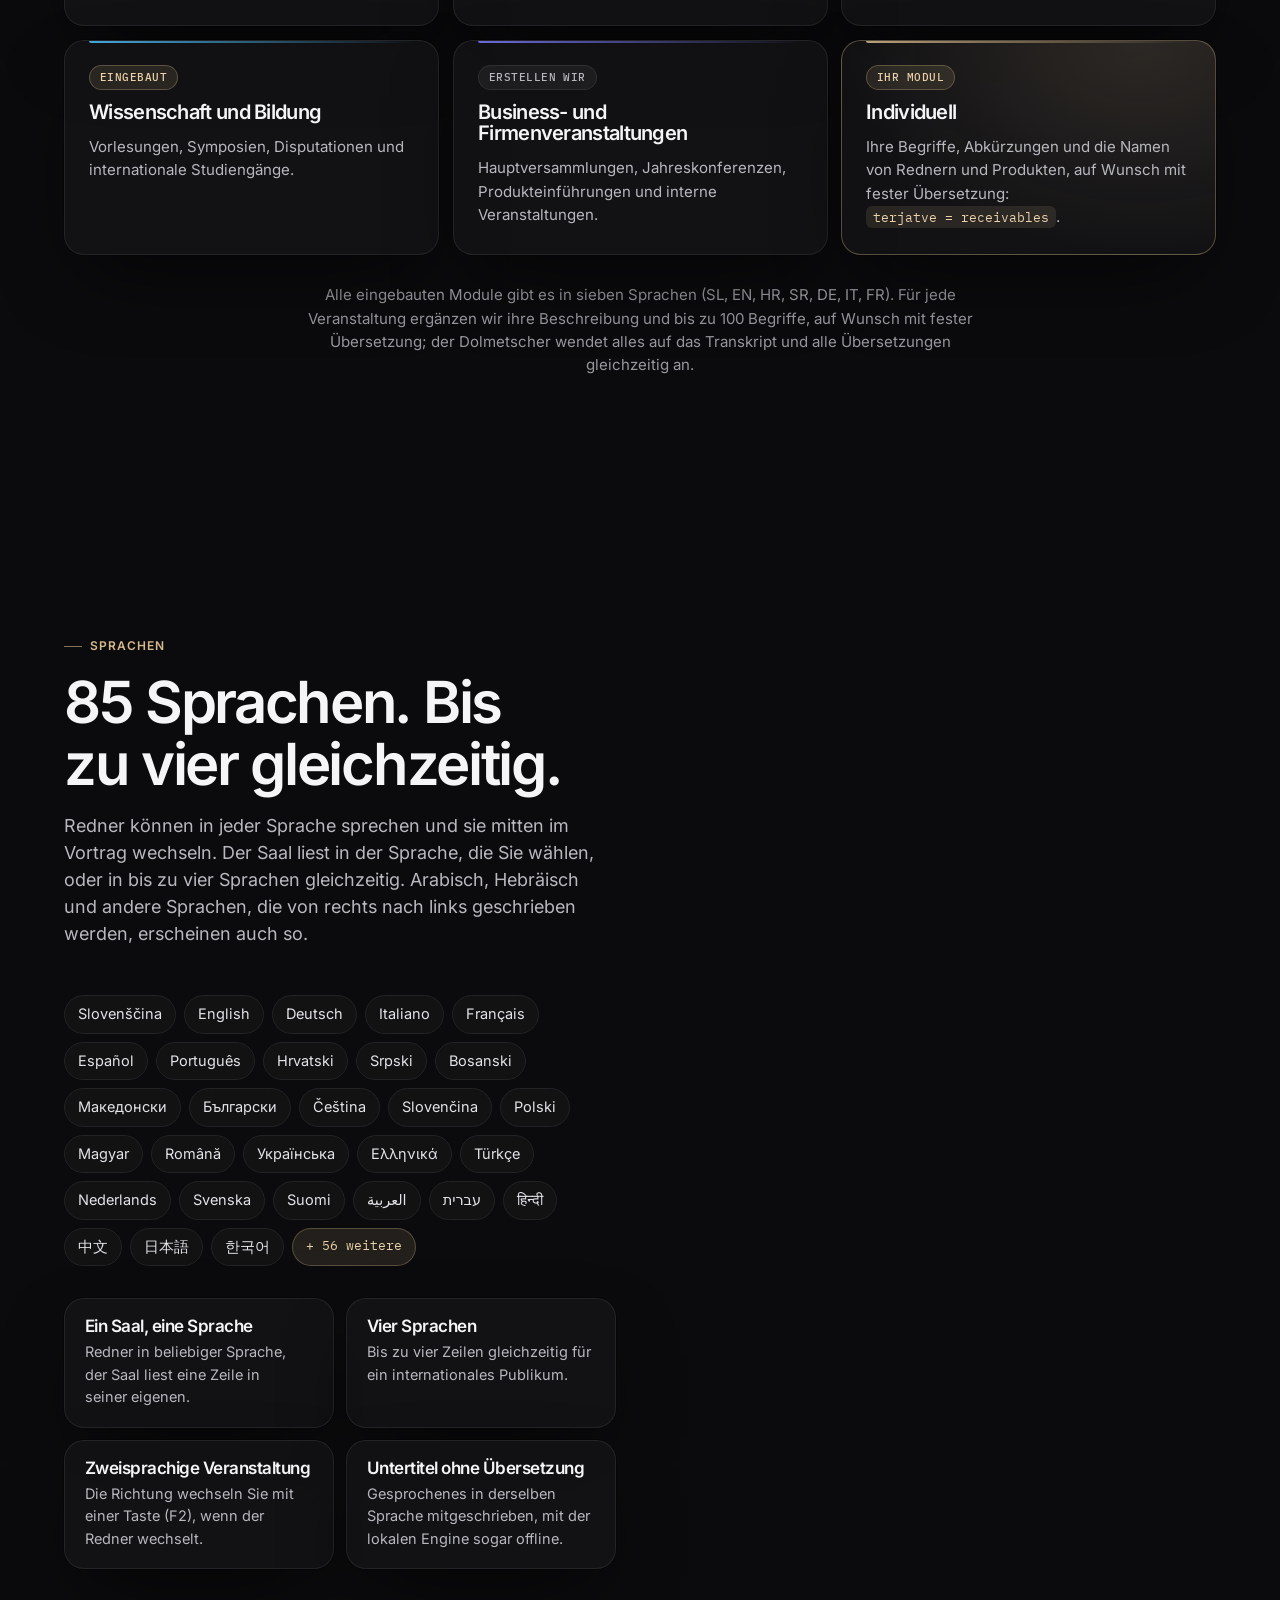
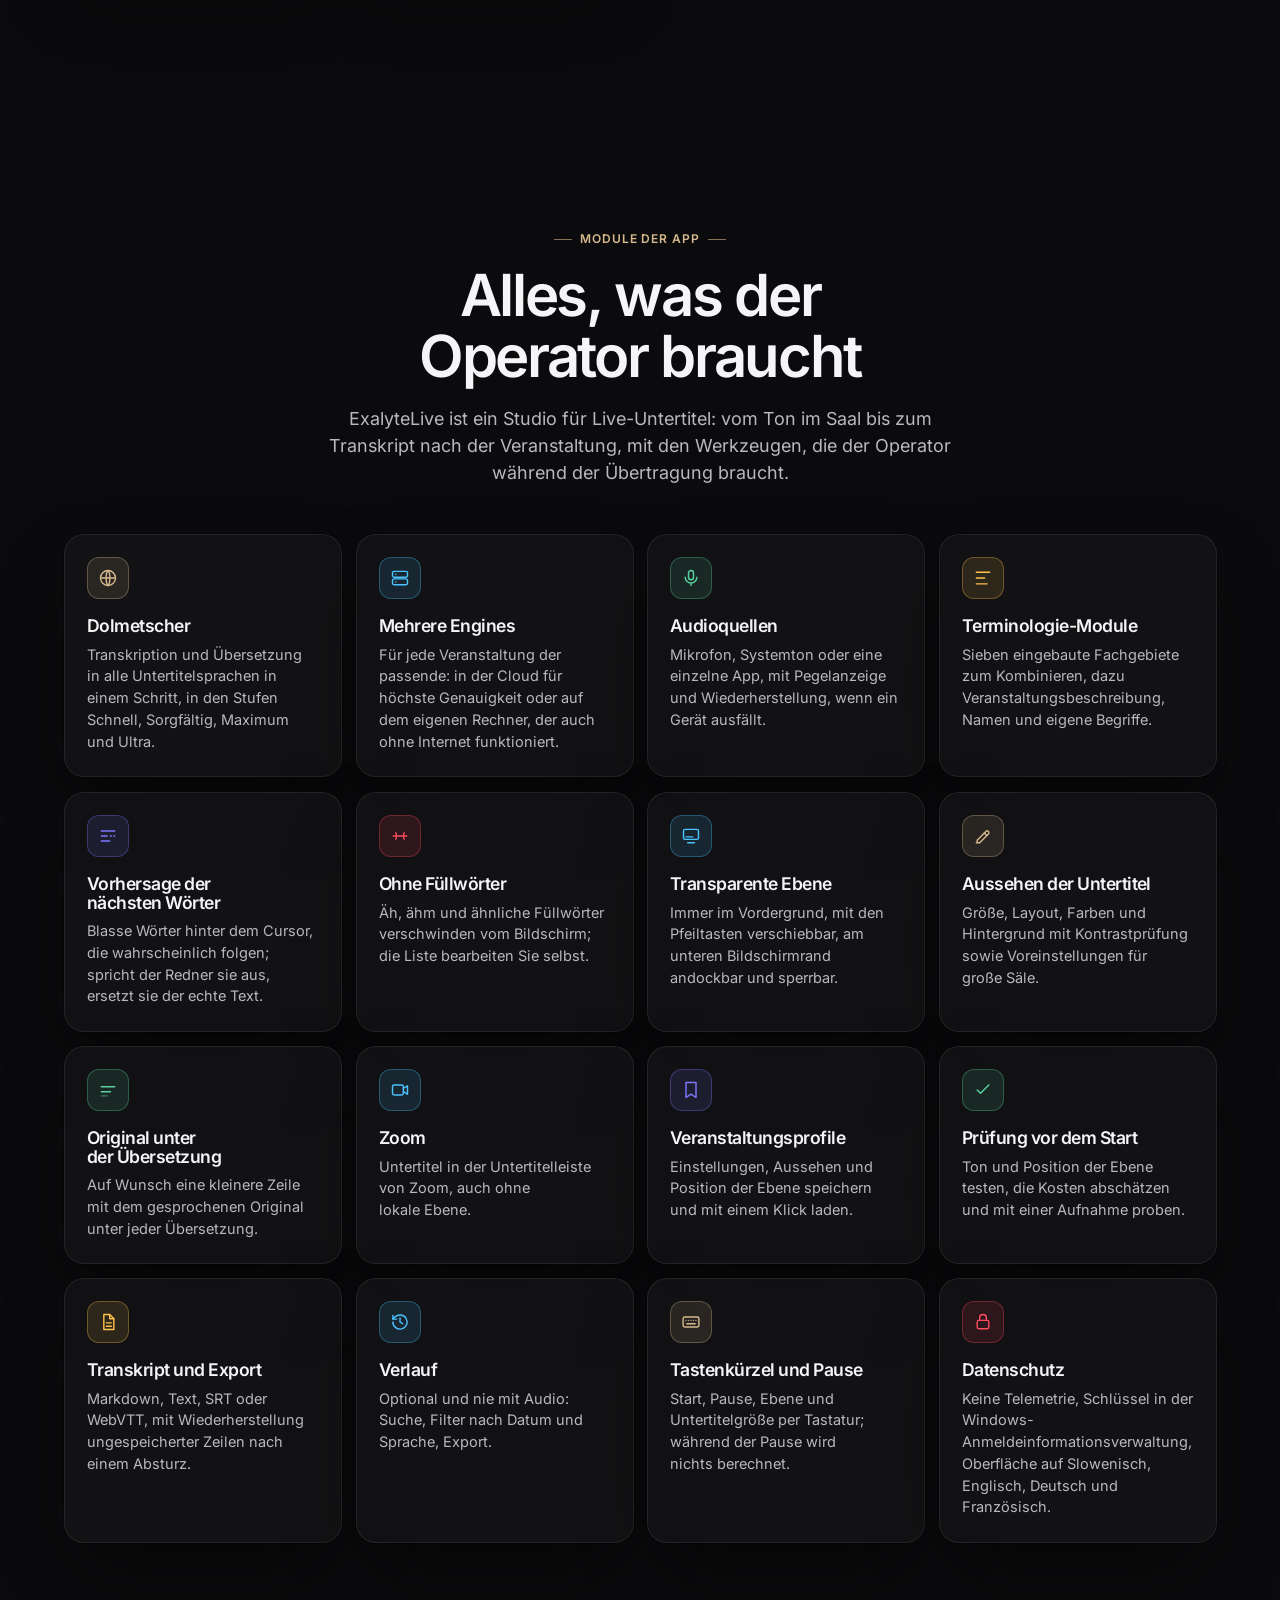
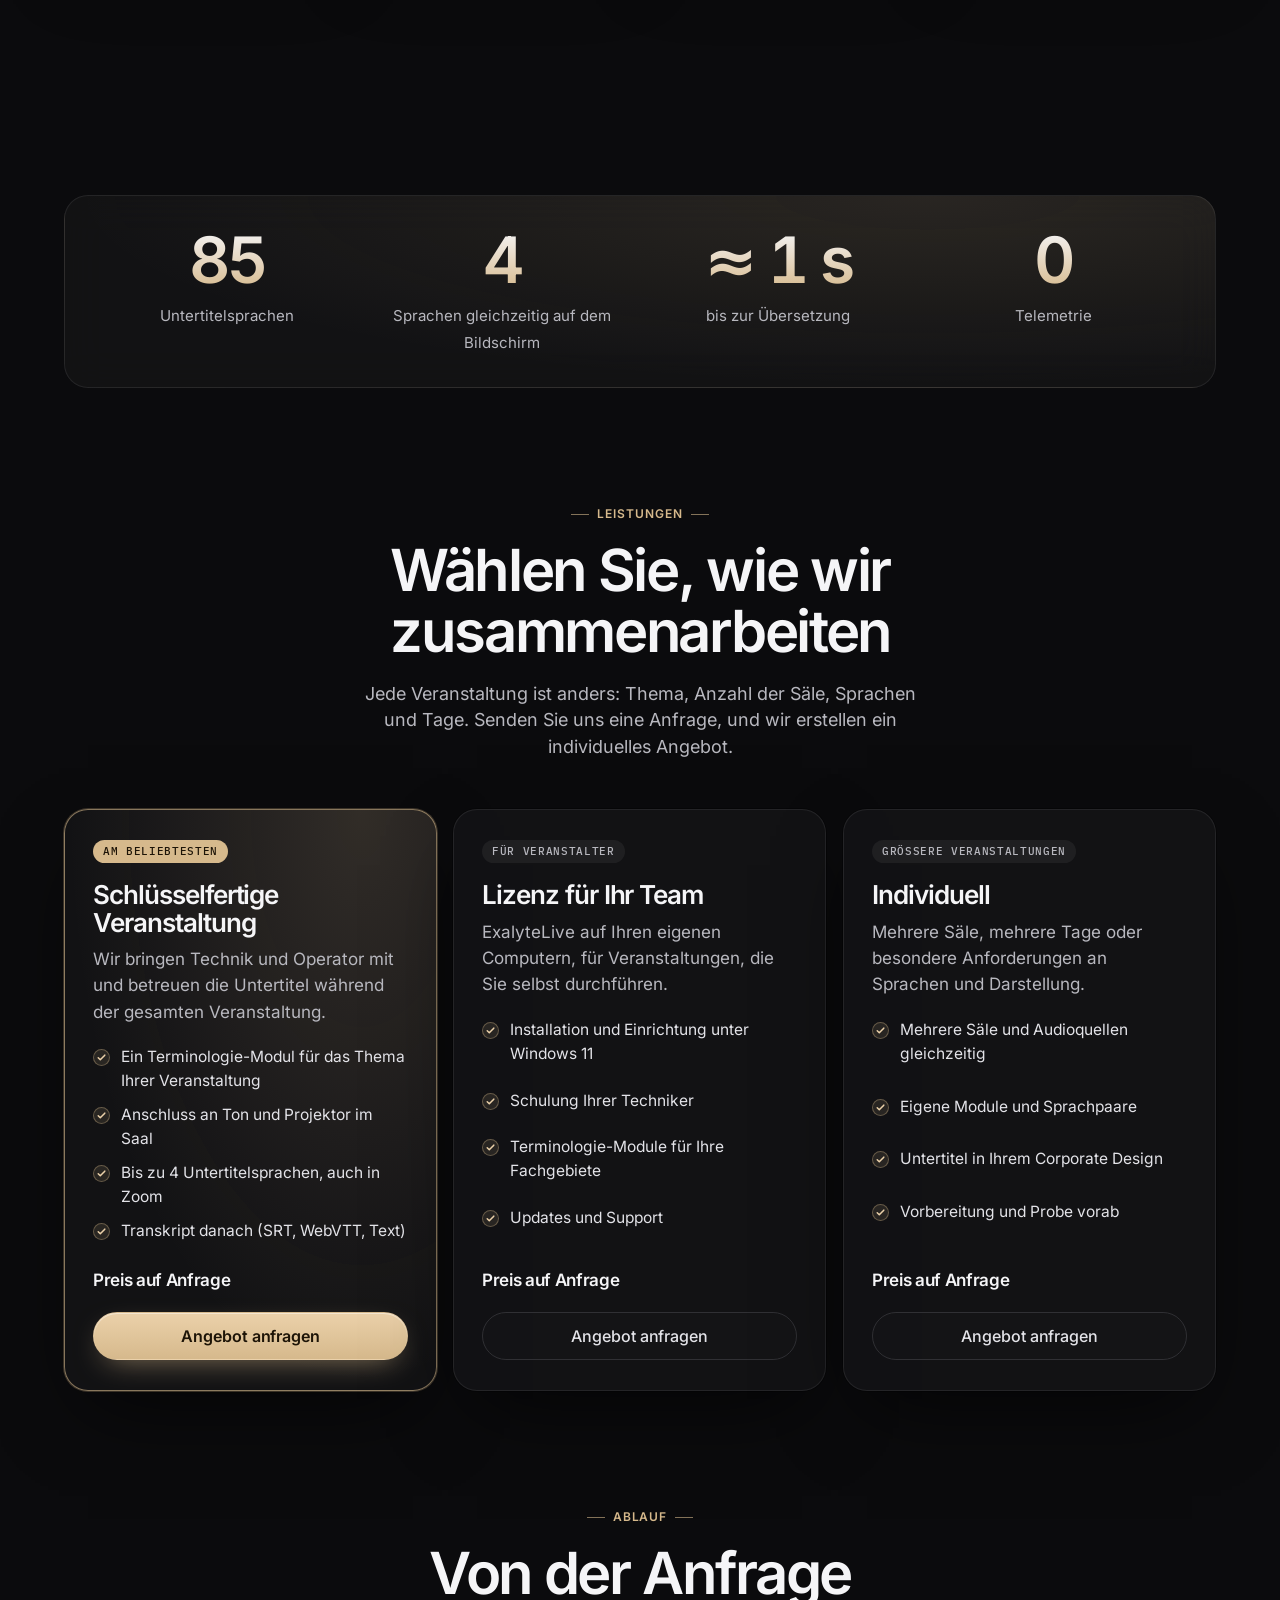
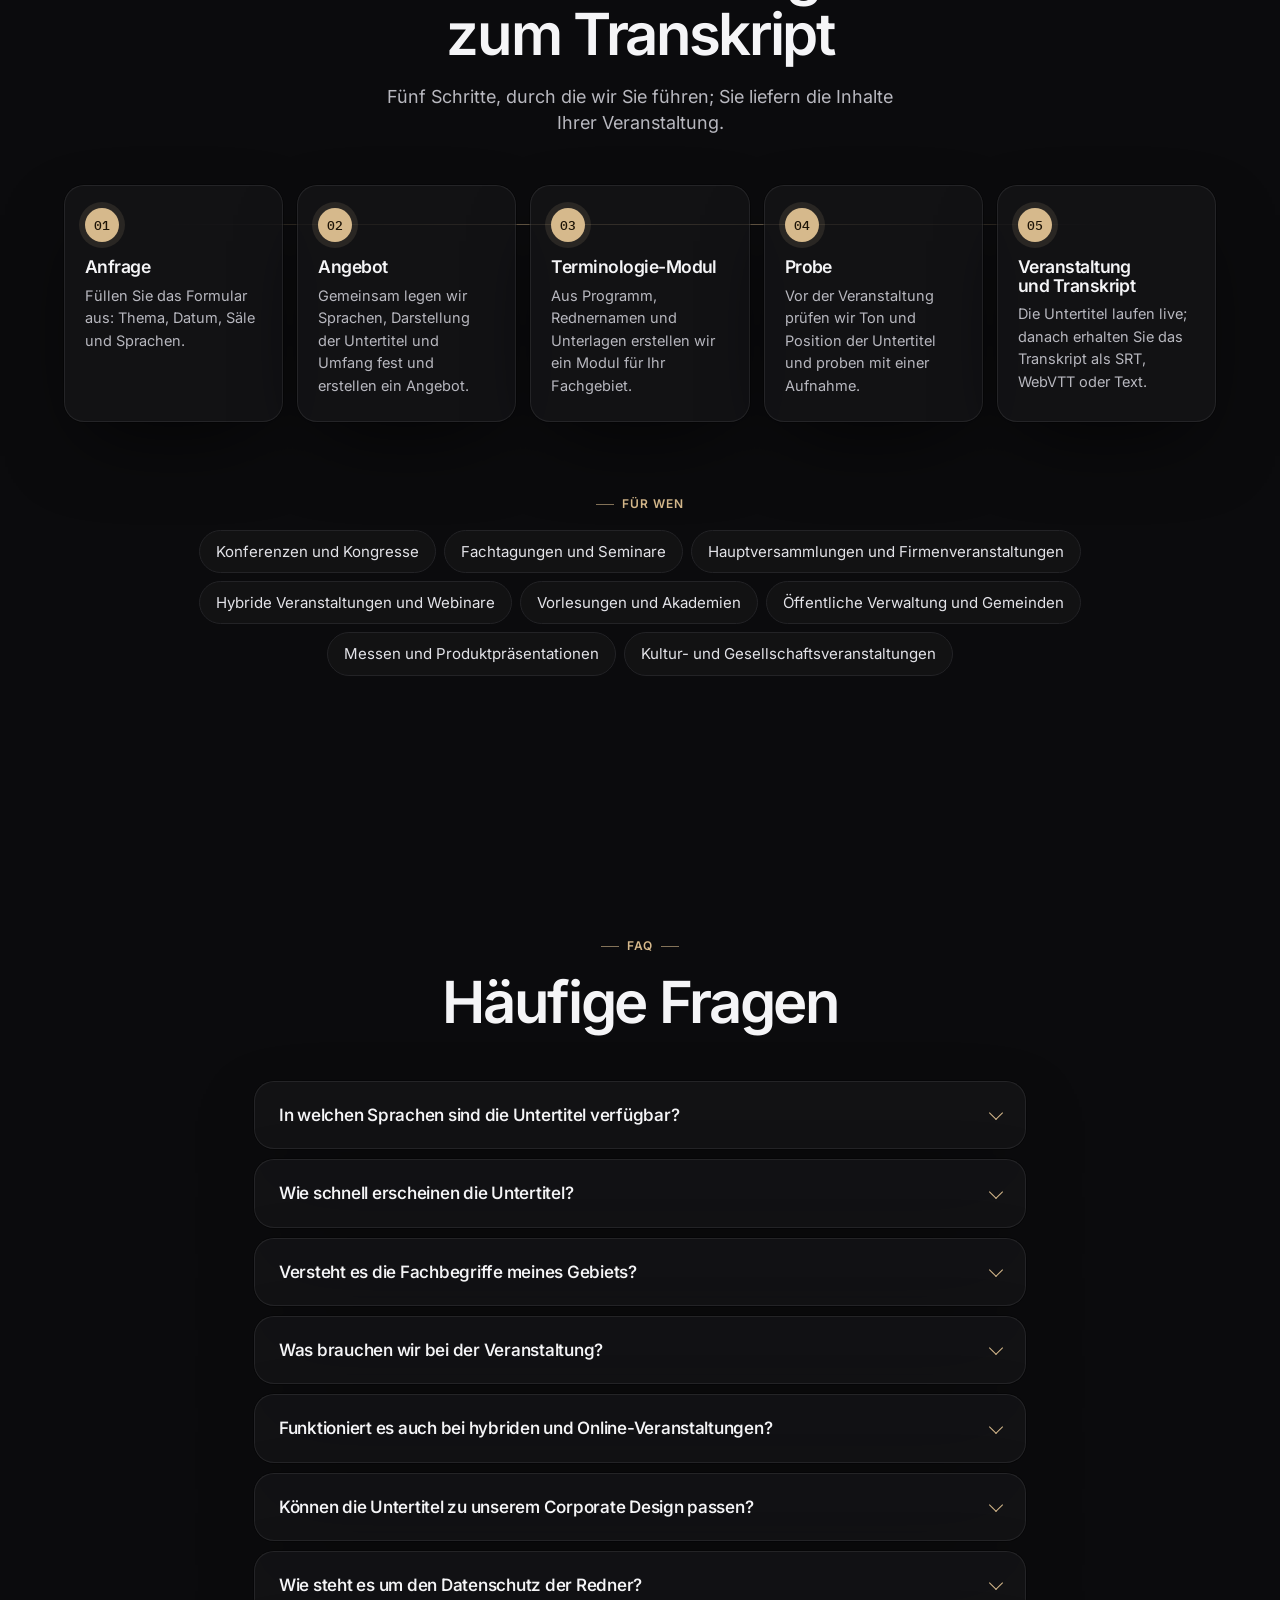
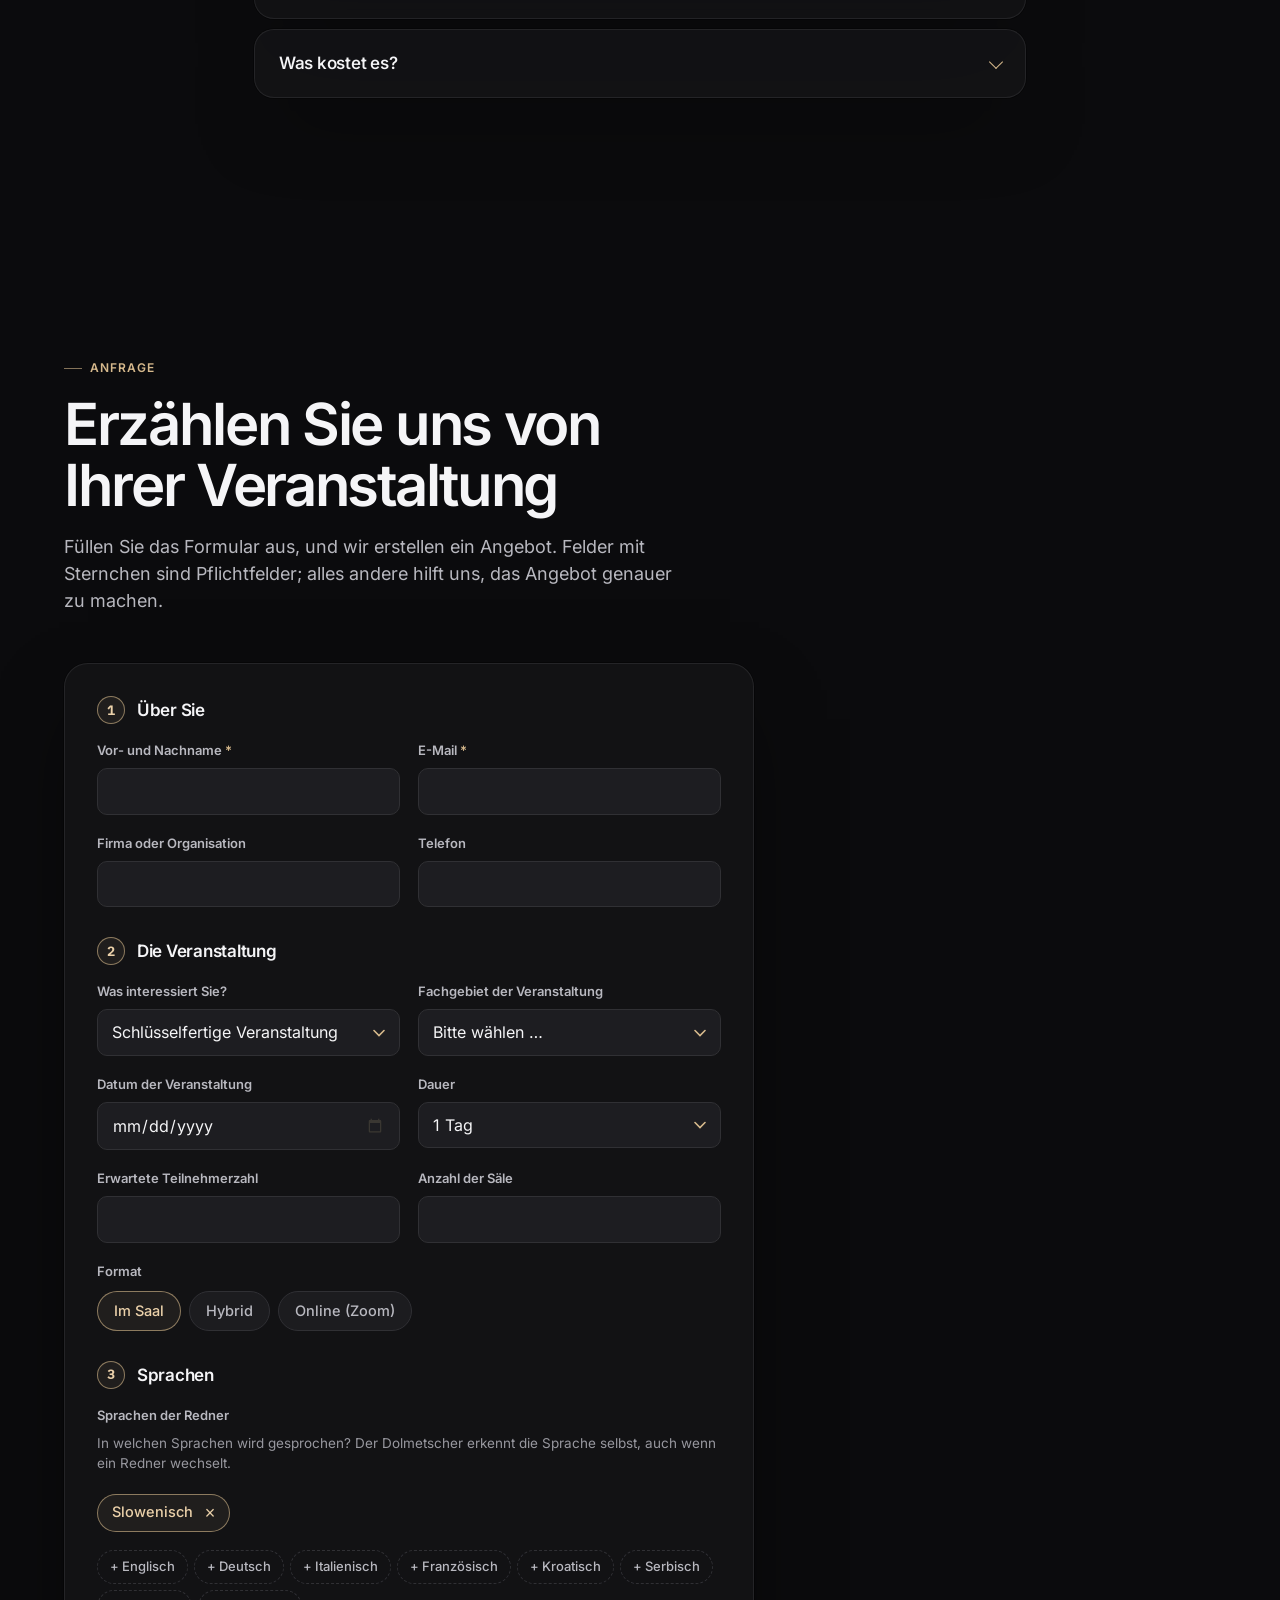
==== commit 10115966: "Objava f821223" ====
--- a/de/index.html
+++ b/de/index.html
@@ -91,9 +91,9 @@
 		}
 	]
 }</script>
-		<script type="module" crossorigin src="../assets/main-DbcLgQcj.js"></script>
-		<link rel="modulepreload" crossorigin href="../assets/i18n-CgAOG1C6.js">
-		<link rel="stylesheet" crossorigin href="../assets/i18n-vpoCZqCj.css">
+		<script type="module" crossorigin src="../assets/main-B8m7fmTV.js"></script>
+		<link rel="modulepreload" crossorigin href="../assets/i18n-D9zUEIJ-.js">
+		<link rel="stylesheet" crossorigin href="../assets/i18n-DrBZSyvW.css">
 		<link rel="stylesheet" crossorigin href="../assets/main-DVCAyn8-.css">
 	</head>
 	<body data-page="home">
@@ -336,46 +336,91 @@
 				</div>
 			</section>
 
-			<!-- HOW ------------------------------------------------------------------------------->
+			<!-- HOW IT WORKS: a conference hall in four beats as you scroll ------------------------->
 			<section class="section how" id="kako">
-				<div class="container split split--story">
-					<div class="split__copy">
-						<header class="section__head reveal">
-							<p class="kicker" data-i18n="how.kicker">So funktioniert es</p>
-							<h2 data-i18n="how.title">Von der Stimme zu vier Untertitelzeilen</h2>
-							<p data-i18n="how.lead">Ein Transkript, viele Sprachen: Alle Übersetzungen entstehen aus demselben Satz, passen also zueinander, und zusätzliche Sprachen kosten kaum mehr.</p>
-						</header>
-						<ol class="steps" id="steps">
-							<li class="step-wrap" data-shape="1" data-side="right">
-								<div class="step glass reveal">
-									<span class="step__num">01</span>
-									<div>
-										<h3 data-i18n="how.s1.title">Ton aus dem Saal und online</h3>
-										<p data-i18n="how.s1.text">Ein Mikrofon im Saal, der Systemton des Computers oder der Ton einer einzelnen App wie Zoom. Die Untertitel unterscheiden den Redner im Saal von dem, der online zugeschaltet ist.</p>
-									</div>
-								</div>
-							</li>
-							<li class="step-wrap" data-shape="0" data-side="right">
-								<div class="step glass reveal">
-									<span class="step__num">02</span>
-									<div>
-										<h3 data-i18n="how.s2.title">Ein Transkript, das das Thema kennt</h3>
-										<p data-i18n="how.s2.text">Das Sprachmodell schreibt mit, während gesprochen wird, und kennt die Beschreibung der Veranstaltung, die Namen der Redner und die Begriffe aus dem Modul. In jeder Pause korrigiert es falsch verstandene Wörter und entfernt Füllwörter.</p>
-									</div>
-								</div>
-							</li>
-							<li class="step-wrap" data-shape="2" data-side="right">
-								<div class="step glass reveal">
-									<span class="step__num">03</span>
-									<div>
-										<h3 data-i18n="how.s3.title">Bis zu vier Sprachen gleichzeitig</h3>
-										<p data-i18n="how.s3.text">Aus demselben Transkript entstehen Untertitel in bis zu vier Sprachen: in einer transparenten Ebene über den Folien, auf einem Projektor, einer LED-Wand oder in der Untertitelleiste von Zoom.</p>
-									</div>
-								</div>
-							</li>
-						</ol>
-					</div>
-					<div class="split__visual" aria-hidden="true"></div>
+				<div class="container">
+					<header class="section__head section__head--center reveal">
+						<p class="kicker" data-i18n="how.kicker">So funktioniert es</p>
+						<h2 data-i18n="how.title">Ein Saal, der jedes Wort versteht</h2>
+						<p data-i18n="how.lead">Scrollen Sie durch die Veranstaltung und sehen Sie, was passiert, wenn ExalyteLive im Saal ist.</p>
+					</header>
+				</div>
+				<div class="hall" id="hall">
+					<div class="hall__stage" aria-hidden="true">
+						<canvas class="hall__gl"></canvas>
+						<div class="hall__scene">
+							<picture>
+								<source media="(max-aspect-ratio: 4/5)" srcset="../hall/back-portrait.webp">
+								<img src="../hall/back.webp" data-depth="../hall/back-depth.webp" data-portrait="../hall/back-portrait.webp" data-portrait-depth="../hall/back-portrait-depth.webp" alt width="1536" height="1024" loading="lazy" decoding="async">
+							</picture>
+							<div 								class="hall__captions"
+								data-quad="459,334 1135,334 1135,494 459,494"
+								data-quad-portrait="286,464 877,464 877,674 286,674"
+							></div>
+						</div>
+						<div class="hall__scene">
+							<picture>
+								<source media="(max-aspect-ratio: 4/5)" srcset="../hall/screen-portrait.webp">
+								<img src="../hall/screen.webp" data-depth="../hall/screen-depth.webp" data-portrait="../hall/screen-portrait.webp" data-portrait-depth="../hall/screen-portrait-depth.webp" alt width="1536" height="1024" loading="lazy" decoding="async">
+							</picture>
+							<div 								class="hall__captions"
+								data-quad="387,389 1312,348 1314,574 386,579"
+								data-quad-portrait="228,513 932,480 932,740 228,743"
+							></div>
+						</div>
+						<div class="hall__scene">
+							<picture>
+								<source media="(max-aspect-ratio: 4/5)" srcset="../hall/audience-portrait.webp">
+								<img src="../hall/audience.webp" data-depth="../hall/audience-depth.webp" data-portrait="../hall/audience-portrait.webp" data-portrait-depth="../hall/audience-portrait-depth.webp" alt width="1536" height="1024" loading="lazy" decoding="async">
+							</picture>
+							<!-- What they read: the same captions, as a panel. -->
+							<div class="hall__captions"></div>
+						</div>
+						<div class="hall__scene">
+							<picture>
+								<source media="(max-aspect-ratio: 4/5)" srcset="../hall/applause-portrait.webp">
+								<img src="../hall/applause.webp" data-depth="../hall/applause-depth.webp" data-portrait="../hall/applause-portrait.webp" data-portrait-depth="../hall/applause-portrait-depth.webp" alt width="1536" height="1024" loading="lazy" decoding="async">
+							</picture>
+						</div>
+					</div>
+					<ol class="hall__beats" id="steps">
+						<li class="hall__beat">
+							<div class="step glass">
+								<span class="step__num">01</span>
+								<div>
+									<h3 data-i18n="how.b1.title">Der Redner spricht wie immer</h3>
+									<p data-i18n="how.b1.text">Ohne Skript und ohne besondere Vorbereitung. In der eigenen Sprache, auf Wunsch auch mit Wechsel mitten im Vortrag.</p>
+								</div>
+							</div>
+						</li>
+						<li class="hall__beat">
+							<div class="step glass">
+								<span class="step__num">02</span>
+								<div>
+									<h3 data-i18n="how.b2.title">Untertitel laufen live mit</h3>
+									<p data-i18n="how.b2.text">Sie erscheinen in etwa einer Sekunde auf der Leinwand, mit den Fachbegriffen Ihres Gebiets und richtig geschriebenen Namen.</p>
+								</div>
+							</div>
+						</li>
+						<li class="hall__beat">
+							<div class="step glass">
+								<span class="step__num">03</span>
+								<div>
+									<h3 data-i18n="how.b3.title">Alle folgen in ihrer Sprache</h3>
+									<p data-i18n="how.b3.text">Bis zu vier Sprachen gleichzeitig auf demselben Bildschirm. Auch Gäste aus dem Ausland verstehen jede Zahl und jeden Begriff.</p>
+								</div>
+							</div>
+						</li>
+						<li class="hall__beat">
+							<div class="step glass">
+								<span class="step__num">04</span>
+								<div>
+									<h3 data-i18n="how.b4.title">Der Saal versteht. Und applaudiert.</h3>
+									<p data-i18n="how.b4.text">Nach der Veranstaltung erhalten Sie das vollständige Transkript für Protokoll, Veröffentlichung und Aufzeichnungen.</p>
+								</div>
+							</div>
+						</li>
+					</ol>
 				</div>
 			</section>
 
--- a/assets/i18n-DrBZSyvW.css
+++ b/assets/i18n-DrBZSyvW.css
@@ -0,0 +1 @@
+:root{--lightningcss-light: ;--lightningcss-dark:initial;color-scheme:dark;--ground:#0b0b0d;--surface-1:#161618;--surface-2:#242427;--hairline:#232326;--edge:#303034;--edge-hover:#4a4a50;--text-bright:#f5f5f7;--text:#e3e3e8;--text-2:#b8b8bf;--text-3:#98989f;--accent:#d6b98c;--accent-soft:#ebd1aa;--accent-deep:#795a30;--accent-wash:#d6b98c14;--accent-chip:#d6b98c1f;--accent-border:#d6b98c99;--live:#30d158;--live-soft:#5fdc7e;--indigo:#7d7aff;--white:#e9eef5;--cyan:#4cc3ff;--green:#5ad1a0;--amber:#ffc14d;--red:#ff4d5e;--violet:#7d7aff;--line:#ffffff14;--line-2:#ffffff24;--glass:#161618b8;--radius-sm:10px;--radius:20px;--radius-lg:24px;--shadow:0 0 0 1px #00000059, 0 32px 80px -24px #000000b3;--font-body:"Inter Variable", "SF Pro Text", -apple-system, BlinkMacSystemFont, system-ui, "Segoe UI Variable Text", "Segoe UI", sans-serif;--font-display:var(--font-body);--font-mono:"IBM Plex Mono", ui-monospace, "SF Mono", "Cascadia Mono", Consolas, monospace;--font-caption:"Archivo Variable", "Inter Variable", system-ui, sans-serif;--gutter:24px;--nav-h:72px;--ease:cubic-bezier(.22, 1, .36, 1);--spring:cubic-bezier(.34, 1.56, .64, 1)}*,:before,:after{box-sizing:border-box}html{-webkit-tap-highlight-color:transparent;scroll-behavior:smooth;scroll-padding-top:calc(var(--nav-h) + 12px);-webkit-text-size-adjust:100%}body{background:var(--ground);color:var(--text);font-family:var(--font-body);font-optical-sizing:auto;-webkit-font-smoothing:antialiased;-moz-osx-font-smoothing:grayscale;margin:0;font-size:17px;line-height:1.55;overflow-x:hidden}img,svg{max-width:100%;display:block}a{color:inherit}h1,h2,h3{font-family:var(--font-display);letter-spacing:-.04em;color:var(--text-bright);text-wrap:balance;margin:0;font-weight:600;line-height:1.06}p{text-wrap:pretty;margin:0}code{font-family:var(--font-mono);background:var(--accent-chip);color:var(--accent-soft);white-space:nowrap;border-radius:6px;padding:2px 7px;font-size:.88em}::selection{color:var(--text-bright);background:#d6b98c59}:focus-visible{outline:2px solid var(--accent);outline-offset:2px;border-radius:8px}.skip-link{z-index:100;background:var(--accent);color:#1d1407;border-radius:999px;padding:10px 16px;font-weight:600;text-decoration:none;transition:top .2s;position:absolute;top:-60px;left:16px}.skip-link:focus{top:12px}.container{width:100%;max-width:1200px;padding:0 var(--gutter);margin:0 auto}.container--narrow{max-width:820px}#morph{z-index:0;pointer-events:none;opacity:0;width:100vw;height:100vh;transition:opacity 1.4s var(--ease);position:fixed;inset:0}.has-webgl #morph{opacity:1}.backdrop{z-index:0;background:radial-gradient(70vw 60vw at 85% 0%, #d6b98c1a, transparent 60%), radial-gradient(50vw 50vw at 0% 80%, #7d7aff14, transparent 60%), var(--ground);position:fixed;inset:0}.grain{z-index:0;pointer-events:none;opacity:.05;background-image:url("data:image/svg+xml,%3Csvg xmlns='http://www.w3.org/2000/svg' width='160' height='160'%3E%3Cfilter id='n'%3E%3CfeTurbulence type='fractalNoise' baseFrequency='0.9' numOctaves='2' stitchTiles='stitch'/%3E%3CfeColorMatrix values='0 0 0 0 1 0 0 0 0 1 0 0 0 0 1 0 0 0 0.9 0'/%3E%3C/filter%3E%3Crect width='100%25' height='100%25' filter='url(%23n)'/%3E%3C/svg%3E");position:fixed;inset:-50%}main,.footer{z-index:1;position:relative}.btn{background:var(--surface-2);min-height:48px;color:var(--text-bright);font:500 16px/1 var(--font-body);letter-spacing:-.005em;cursor:pointer;touch-action:manipulation;transition:transform .5s var(--spring), box-shadow .24s var(--ease), background-color .24s, border-color .24s, filter .24s;white-space:nowrap;border:1px solid #0000;border-radius:999px;justify-content:center;align-items:center;gap:10px;padding:0 24px;text-decoration:none;display:inline-flex;position:relative}@media (hover:hover){.btn:hover{transform:translateY(-1px)}}.btn:active,.btn.is-pressed{transition-duration:90ms;transform:scale(.95)}.btn--primary{background:linear-gradient(180deg, var(--accent-soft), var(--accent));color:#1d1407;font-weight:600;box-shadow:inset 0 1px #ffffff73,0 10px 30px -12px #d6b98cb3}@media (hover:hover){.btn--primary:hover{filter:brightness(1.06);box-shadow:inset 0 1px #ffffff73,0 16px 40px -14px #d6b98ce6}}.btn--primary{isolation:isolate;overflow:hidden}.btn--primary:before,.btn--primary:after{content:"";z-index:-1;border-radius:inherit;pointer-events:none;position:absolute;inset:0}.btn--primary:before{background:radial-gradient(circle at var(--gx,50%) var(--gy,50%), #fff8e8cc, transparent 62%);opacity:0;transition:opacity .3s}.btn--primary:after{background:linear-gradient(105deg,#0000 32%,#fff9 48%,#0000 64%);transform:translate(-110%)}.btn--primary.is-pressed:before{opacity:1;transition-duration:60ms}.btn--primary.is-pressed:after{animation:sheen .7s var(--ease)}@media (hover:hover){.btn--primary:hover:before{opacity:.75}.btn--primary:hover:after{animation:sheen .95s var(--ease)}}@keyframes sheen{to{transform:translate(110%)}}.btn--ghost{border-color:var(--edge);color:var(--text);-webkit-backdrop-filter:blur(12px);background:#16161880}.btn--ghost:hover{border-color:var(--accent-border);background:var(--accent-wash);color:var(--accent-soft)}.btn--sm{min-height:38px;padding:0 18px;font-size:14px}.btn--lg{min-height:56px;padding:0 32px;font-size:17px}.btn:disabled{opacity:.7;cursor:progress;transform:none}.nav{z-index:50;height:var(--nav-h);border-bottom:1px solid #0000;align-items:center;transition:background-color .3s,border-color .3s;display:flex;position:fixed;top:0;left:0;right:0}.nav.is-scrolled,.nav.is-open{-webkit-backdrop-filter:saturate(180%)blur(20px);border-bottom-color:var(--hairline);background:#161618c7}.nav__inner{align-items:center;gap:24px;display:flex}.brand{flex-shrink:0;align-items:center;gap:10px;text-decoration:none;display:inline-flex}.brand__mark{border-radius:8px;width:34px;height:34px}.brand__name{font-family:var(--font-body);letter-spacing:-.055em;color:var(--text-bright);font-size:19px;font-weight:650}.brand__name span{color:var(--accent-soft);letter-spacing:-.03em;margin-left:1px;font-weight:400}.nav__links{gap:2px;margin-left:auto;display:flex}.nav__links a{color:var(--text-2);border-radius:999px;padding:8px 13px;font-size:14.5px;font-weight:500;text-decoration:none;transition:color .2s,background-color .2s}.nav__links a:hover{color:var(--text-bright);background:#ffffff0d}.nav__links a[aria-current=true]{color:var(--accent-soft);background:var(--accent-wash)}.nav__actions{align-items:center;gap:12px;display:flex}.lang-switch{border:1px solid var(--hairline);background:#242427b3;border-radius:999px;padding:3px;display:inline-flex}.lang-switch button{color:var(--text-3);font:500 12px/1 var(--font-mono);cursor:pointer;transition:color .2s, background-color .2s, transform .45s var(--spring);background:0 0;border:0;border-radius:999px;padding:7px 10px}.lang-switch button.is-pressed,.nav__toggle.is-pressed{transition-duration:80ms;transform:scale(.9)}.lang-switch button[aria-pressed=true]{color:var(--text-bright);background:#3a3a3f}.nav__toggle{border:1px solid var(--edge);cursor:pointer;width:44px;height:44px;transition:transform .45s var(--spring);background:0 0;border-radius:999px;display:none;position:relative}.nav__toggle span{background:var(--text-bright);height:1.5px;transition:transform .3s var(--ease), top .3s var(--ease);border-radius:2px;position:absolute;left:13px;right:13px}.nav__toggle span:first-child{top:17px}.nav__toggle span:last-child{top:25px}.nav.is-open .nav__toggle span:first-child{top:21px;transform:rotate(45deg)}.nav.is-open .nav__toggle span:last-child{top:21px;transform:rotate(-45deg)}.section{padding:clamp(96px,14vh,160px) 0;position:relative}.section__head{max-width:640px;margin-bottom:48px}.section__head--center{text-align:center;margin-left:auto;margin-right:auto}.section__head h2{margin-bottom:18px;font-size:clamp(34px,4.6vw,58px)}.section__head p:not(.kicker){color:var(--text-2);font-size:clamp(17px,1.4vw,19px);line-height:1.5}.kicker{text-transform:uppercase;letter-spacing:.08em;color:var(--accent);align-items:center;gap:8px;margin-bottom:16px;font-size:12px;font-weight:600;display:inline-flex}.kicker:before,.section__head--center .kicker:after{content:"";background:var(--accent-border);width:18px;height:1px}.glass{background:var(--glass);border:1px solid var(--line);border-radius:var(--radius);-webkit-backdrop-filter:saturate(180%)blur(20px);box-shadow:var(--shadow);position:relative}.grad{background:linear-gradient(100deg, var(--accent-soft) 0%, var(--cyan) 38%, var(--green) 68%, var(--amber) 100%);color:#0000;-webkit-background-clip:text;background-clip:text}.live-dot{background:var(--live);border-radius:50%;flex-shrink:0;width:8px;height:8px;animation:1.8s infinite live;display:inline-block;box-shadow:0 0 8px #30d158e6}@keyframes live{0%,to{opacity:1}50%{opacity:.45}}.tag{font:500 11px/1 var(--font-mono);letter-spacing:.04em;text-transform:uppercase;color:var(--text-2);border:1px solid var(--line);background:#ffffff0d;border-radius:999px;align-self:flex-start;align-items:center;padding:6px 10px;display:inline-flex}.tag--accent{color:var(--accent-soft);background:var(--accent-chip);border-color:#d6b98c4d}.split{grid-template-columns:minmax(0,1fr) minmax(0,1fr);align-items:center;gap:48px;display:grid}.split__visual{min-height:420px}.js .reveal{opacity:0;transition:opacity .9s var(--ease) var(--delay,0s), transform .9s var(--ease) var(--delay,0s);transform:translateY(28px)}.js .reveal.is-visible{opacity:1;transform:none}.tilt{transform:perspective(900px) rotateX(var(--rx,0deg)) rotateY(var(--ry,0deg));transform-style:preserve-3d;transition:transform .5s var(--ease), border-color .3s, opacity .9s var(--ease) var(--delay,0s);will-change:transform}.js .tilt.reveal:not(.is-visible){transform:perspective(900px)translateY(28px)}.tilt:after{content:"";border-radius:inherit;pointer-events:none;background:radial-gradient(420px circle at var(--mx,50%) var(--my,0%), #d6b98c1a, transparent 45%);opacity:0;transition:opacity .3s;position:absolute;inset:0}.tilt:hover:after{opacity:1}.tilt:hover{border-color:var(--edge-hover)}.hero{min-height:100vh;min-height:100svh;padding:calc(var(--nav-h) + 40px) 0 96px;align-items:center;display:flex;position:relative}.hero__grid{grid-template-columns:minmax(0,1.3fr) minmax(0,.7fr);display:grid}.eyebrow{color:var(--live-soft);background:#30d1581a;border:1px solid #30d15873;border-radius:999px;align-items:center;gap:10px;margin-bottom:28px;padding:7px 14px 7px 12px;font-size:13px;font-weight:500;display:inline-flex}.hero__title{letter-spacing:-.055em;margin-bottom:28px;font-size:clamp(46px,6.5vw,96px);font-weight:600;line-height:.98}.hero__lead{max-width:560px;color:var(--text-2);margin-bottom:36px;font-size:clamp(17px,1.5vw,20px)}.hero__ctas{flex-wrap:wrap;gap:12px;margin-bottom:40px;display:flex}.hero__chips{flex-wrap:wrap;gap:8px;margin:0;padding:0;list-style:none;display:flex}.hero__chips li{color:var(--text-2);border:1px solid var(--hairline);-webkit-backdrop-filter:blur(10px);backdrop-filter:blur(10px);background:#16161899;border-radius:999px;align-items:baseline;gap:6px;padding:8px 14px;font-size:14px;display:inline-flex}.hero__chips b{font-family:var(--font-mono);color:var(--accent-soft);font-weight:500}.scroll-cue{border:1.5px solid var(--edge-hover);border-radius:14px;width:26px;height:42px;margin-left:-13px;position:absolute;bottom:28px;left:50%}.scroll-cue span{background:var(--accent);width:3px;height:8px;animation:cue 1.8s var(--ease) infinite;border-radius:2px;margin-left:-1.5px;position:absolute;top:8px;left:50%}@keyframes cue{0%{opacity:1;transform:translateY(0)}80%{opacity:0;transform:translateY(14px)}to{opacity:0}}.stage{max-width:980px;margin:0 auto}.stage__bezel{border:1px solid var(--line-2);box-shadow:0 40px 120px -40px #d6b98c59, var(--shadow);transform-origin:bottom;transition:transform .8s var(--ease);background:linear-gradient(#ffffff1a,#ffffff05);border-radius:28px;padding:10px;transform:perspective(1400px)rotateX(6deg)}.stage:hover .stage__bezel{transform:perspective(1400px)rotateX(0)}.stage__screen{aspect-ratio:16/9;background:radial-gradient(ellipse at 75% 35%, var(--accent-wash), transparent 75%), var(--surface-1);border-radius:20px;position:relative;overflow:hidden;container-type:inline-size}.stage__aura span{opacity:.4;border-radius:50%;width:56cqw;height:56cqw;animation:22s linear infinite aura;position:absolute}.stage__aura span:first-child{background:radial-gradient(circle, var(--accent) 0%, #d6b98c59 30%, transparent 68%);top:-18cqw;right:-6cqw}.stage__aura span:last-child{background:radial-gradient(circle, var(--indigo) 0%, #7d7aff59 30%, transparent 68%);animation-duration:28s;animation-direction:reverse;top:0;left:-4cqw}@keyframes aura{0%{transform:rotate(0)translate(4cqw)rotate(0)}to{transform:rotate(360deg)translate(4cqw)rotate(-360deg)}}.slide{padding:6cqw 7cqw;position:absolute;inset:0}.slide__kicker{font:500 1.5cqw/1.2 var(--font-mono);color:var(--accent);text-transform:uppercase;letter-spacing:.08em}.slide__title{letter-spacing:-.04em;color:var(--text-bright);max-width:62%;margin-top:1.4cqw;font-size:4.2cqw;font-weight:600;line-height:1.08;transition:opacity .4s}.slide__bars{border-bottom:1px solid var(--edge);align-items:flex-end;gap:1.2cqw;width:24cqw;height:15cqw;display:flex;position:absolute;top:7cqw;right:7cqw}.slide__bars span{height:var(--h);background:linear-gradient(#d6b98cd9,#d6b98c26);border-radius:.6cqw .6cqw 0 0;flex:1}.captions{-webkit-backdrop-filter:blur(8px);backdrop-filter:blur(8px);background:#000000b8;border-radius:1.8cqw;gap:.9cqw;padding:2cqw 2.4cqw;transition:opacity .4s;display:grid;position:absolute;bottom:3cqw;left:3cqw;right:3cqw}.stage.is-clearing .captions{opacity:.25}.lane{--c:var(--white);grid-template-columns:4.4cqw 1fr;align-items:start;gap:1.4cqw;min-height:2.6cqw;display:grid}.lane[data-tone=cyan]{--c:var(--cyan)}.lane[data-tone=green]{--c:var(--green)}.lane[data-tone=amber]{--c:var(--amber)}.lane__chip{height:2.5cqw;font:500 1.3cqw/1 var(--font-mono);letter-spacing:.02em;color:#0b0b0d;background:var(--c);border-radius:.7cqw;justify-content:center;align-items:center;display:inline-flex}.lane__text{font-family:var(--font-caption);color:color-mix(in srgb, var(--c) 78%, white);white-space:nowrap;font-size:1.95cqw;font-weight:600;line-height:1.3;overflow:hidden;-webkit-mask-image:linear-gradient(90deg,#000 92%,#0000);mask-image:linear-gradient(90deg,#000 92%,#0000)}.lane__text .w{animation:word-in .35s var(--ease) both;display:inline}.lane__text.is-final .w{animation:none}.lane__text.is-final{animation:final .6s var(--ease)}.lane__text .ghost{opacity:.4;background:linear-gradient(90deg, currentColor 30%, var(--accent-soft) 50%, currentColor 70%) 0 0 / 300% 100%;color:#0000;animation:ghost-in .6s var(--ease) both calc(var(--i) * 90ms), shimmer 2.2s linear infinite;-webkit-background-clip:text;background-clip:text}.caret{background:currentColor;width:2px;height:1.1em;margin:0 .25em -.18em 0;animation:1s step-end infinite blink;display:inline-block}@keyframes word-in{0%{opacity:0;filter:blur(4px)}}@keyframes ghost-in{0%{opacity:0;filter:blur(6px);transform:translate(6px)}}@keyframes shimmer{to{background-position:-300% 0}}@keyframes blink{50%{opacity:0}}@keyframes final{30%{text-shadow:0 0 14px color-mix(in srgb, var(--c) 70%, transparent)}}.stage__meta{color:var(--text-3);flex-wrap:wrap;justify-content:center;gap:10px 24px;margin-top:28px;font-size:14px;display:flex}.badge{color:var(--live-soft);align-items:center;gap:8px;font-weight:600;display:inline-flex}.steps{gap:14px;margin:0;padding:0;list-style:none;display:grid}.step{grid-template-columns:52px 1fr;gap:18px;padding:24px;display:grid}.step__num{font:500 15px/1.6 var(--font-mono);color:var(--accent)}.step h3{letter-spacing:-.035em;margin-bottom:8px;font-size:21px}.step p{color:var(--text-2);font-size:16px}.marquee{gap:12px;margin:0 0 56px;display:grid;position:relative;overflow:hidden;-webkit-mask-image:linear-gradient(90deg,#0000,#000 12% 88%,#0000);mask-image:linear-gradient(90deg,#0000,#000 12% 88%,#0000)}.marquee__track{width:max-content;animation:70s linear infinite marquee;display:flex}.marquee__track--reverse{animation-duration:80s;animation-direction:reverse}.marquee:hover .marquee__track{animation-play-state:paused}.marquee__half{gap:10px;padding-right:10px;display:flex}.marquee__item{--c:var(--white);border:1px solid var(--hairline);-webkit-backdrop-filter:blur(10px);backdrop-filter:blur(10px);white-space:nowrap;color:var(--text);background:#161618b3;border-radius:999px;align-items:center;gap:10px;padding:8px 16px 8px 8px;font-size:15px;font-weight:500;display:inline-flex}.marquee__item b{font:500 11px/1 var(--font-mono);color:#0b0b0d;background:var(--c);border-radius:999px;padding:5px 7px}.marquee__item[data-tone=cyan]{--c:var(--cyan)}.marquee__item[data-tone=green]{--c:var(--green)}.marquee__item[data-tone=amber]{--c:var(--amber)}@keyframes marquee{to{transform:translate(-50%)}}.fields__grid{grid-template-columns:repeat(3,minmax(0,1fr));gap:14px;display:grid}.field-card{flex-direction:column;gap:12px;padding:24px 24px 26px;display:flex;overflow:hidden}.field-card:before{content:"";background:linear-gradient(90deg, var(--c), transparent);opacity:.85;border-radius:0 0 2px 2px;height:2px;position:absolute;top:0;left:24px;right:24px}.field-card h3{letter-spacing:-.035em;font-size:20px}.field-card p{color:var(--text-2);font-size:15px}.field-card--custom{background:radial-gradient(ellipse at 80% 0%, #d6b98c24, transparent 70%), var(--glass);border-color:#d6b98c59}.fields__note{text-align:center;max-width:680px;color:var(--text-3);margin:28px auto 0;font-size:15px}.lang-cloud{flex-wrap:wrap;gap:8px;margin:0 0 32px;padding:0;list-style:none;display:flex}.lang-cloud li{color:var(--text);border:1px solid var(--hairline);-webkit-backdrop-filter:blur(10px);backdrop-filter:blur(10px);transition:border-color .2s, color .2s, transform .2s var(--ease);background:#161618b3;border-radius:999px;padding:7px 13px;font-size:14.5px}.lang-cloud li:hover{border-color:var(--accent-border);color:var(--accent-soft);transform:translateY(-2px)}.lang-cloud__more{font-family:var(--font-mono);color:var(--accent-soft)!important;background:var(--accent-chip)!important;border-color:#d6b98c4d!important;font-size:13px!important}.presets{grid-template-columns:repeat(2,minmax(0,1fr));gap:12px;display:grid}.preset{padding:18px 20px}.preset h3{letter-spacing:-.03em;margin-bottom:6px;font-size:17px}.preset p{color:var(--text-2);font-size:14.5px}.modules__grid{grid-template-columns:repeat(4,minmax(0,1fr));gap:14px;display:grid}.module{padding:22px 22px 24px}.module__icon{background:color-mix(in srgb, var(--c) 12%, transparent);border:1px solid color-mix(in srgb, var(--c) 32%, transparent);border-radius:12px;place-items:center;width:42px;height:42px;margin-bottom:18px;display:grid;transform:translateZ(30px)}.module__icon svg{fill:none;width:20px;height:20px;stroke:var(--c);stroke-width:1.7px;stroke-linecap:round;stroke-linejoin:round}.module h3{letter-spacing:-.03em;margin-bottom:8px;font-size:17.5px;transform:translateZ(20px)}.module p{color:var(--text-2);font-size:14.5px;line-height:1.5}.stats{border-radius:var(--radius-lg);border:1px solid var(--line);-webkit-backdrop-filter:saturate(180%)blur(20px);backdrop-filter:saturate(180%)blur(20px);background:radial-gradient(at 75% 0,#d6b98c1f,#0000 70%),#161618b3;grid-template-columns:repeat(4,minmax(0,1fr));gap:16px;margin-bottom:clamp(80px,12vh,140px);padding:32px;display:grid}.stat{text-align:center}.stat b{letter-spacing:-.05em;background:linear-gradient(180deg, var(--text-bright), var(--accent));color:#0000;font-variant-numeric:tabular-nums;-webkit-background-clip:text;background-clip:text;margin-bottom:10px;font-size:clamp(40px,5vw,64px);font-weight:600;line-height:1;display:block}.stat span{color:var(--text-2);font-size:15px}.plans__grid{grid-template-columns:repeat(3,minmax(0,1fr));align-items:stretch;gap:16px;display:grid}.plan{border-radius:var(--radius-lg);flex-direction:column;padding:30px 28px;display:flex}.plan:first-child{border-color:var(--accent-border);box-shadow:0 0 0 1px #d6b98c40, var(--shadow);background:radial-gradient(ellipse at 80% 0%, #d6b98c29, transparent 70%), var(--glass)}.plan__tag{font:500 11px/1 var(--font-mono);letter-spacing:.06em;text-transform:uppercase;color:#1d1407;background:var(--accent);border-radius:999px;align-self:flex-start;margin-bottom:18px;padding:6px 10px}.plan__tag--muted{color:var(--text-2);background:#ffffff0f}.plan h3{margin-bottom:10px;font-size:26px}.plan__desc{color:var(--text-2);margin-bottom:20px}.plan ul{flex:1;gap:10px;margin:0 0 24px;padding:0;list-style:none;display:grid}.plan li{padding-left:28px;font-size:15.5px;position:relative}.plan li:before{content:"";background:url("data:image/svg+xml,%3Csvg xmlns='http://www.w3.org/2000/svg' viewBox='0 0 16 16'%3E%3Cpath d='m4.5 8.2 2.2 2.2 4.8-4.9' fill='none' stroke='%23ebd1aa' stroke-width='1.6' stroke-linecap='round' stroke-linejoin='round'/%3E%3C/svg%3E") center / 100% no-repeat, var(--accent-chip);border:1px solid #d6b98c59;border-radius:50%;width:17px;height:17px;position:absolute;top:4px;left:0}.plan__price{letter-spacing:-.02em;color:var(--text-bright);margin-bottom:18px;font-weight:600}.audience{text-align:center;margin-top:64px}.audience ul{flex-wrap:wrap;justify-content:center;gap:8px;margin:0;padding:0;list-style:none;display:flex}.audience li{border:1px solid var(--hairline);-webkit-backdrop-filter:blur(10px);backdrop-filter:blur(10px);background:#161618b3;border-radius:999px;padding:9px 16px;font-size:15px}.faq__list{gap:10px;display:grid}.qa{padding:0;overflow:hidden}.qa summary{cursor:pointer;letter-spacing:-.015em;color:var(--text-bright);padding:20px 56px 20px 24px;font-size:17px;font-weight:550;list-style:none;position:relative}.qa summary::-webkit-details-marker{display:none}.qa summary:after{content:"";border-right:1.5px solid var(--accent);border-bottom:1.5px solid var(--accent);width:10px;height:10px;transition:transform .3s var(--ease);margin-top:-7px;position:absolute;top:50%;right:24px;transform:rotate(45deg)}.qa[open]{border-color:#d6b98c4d}.qa[open] summary:after{margin-top:-2px;transform:rotate(-135deg)}.qa p{color:var(--text-2);padding:0 24px 22px}.qa[open] p{animation:qa-in .4s var(--ease)}@keyframes qa-in{0%{opacity:0;transform:translateY(-6px)}}.split--contact{grid-template-columns:minmax(0,1.25fr) minmax(0,.75fr);align-items:start}.form{border-radius:var(--radius-lg);padding:32px}.form__grid{grid-template-columns:repeat(2,minmax(0,1fr));gap:18px;margin-bottom:18px;display:grid}.field{flex-direction:column;gap:8px;min-width:0;display:flex}.form>.field{margin-bottom:18px}.field label,.field legend{color:var(--text-2);font-size:13px;font-weight:600}.req{color:var(--accent)}.field input,.field select,.field textarea{border-radius:var(--radius-sm);border:1px solid var(--edge);width:100%;min-height:46px;color:var(--text-bright);font:16px/1.4 var(--font-body);background:#242427b3;padding:11px 14px;transition:border-color .2s,box-shadow .2s,background-color .2s}.field textarea{resize:vertical;min-height:130px}.field select{appearance:none;background-image:url("data:image/svg+xml,%3Csvg xmlns='http://www.w3.org/2000/svg' viewBox='0 0 12 8'%3E%3Cpath d='m1 1.5 5 5 5-5' fill='none' stroke='%23d6b98c' stroke-width='1.6' stroke-linecap='round'/%3E%3C/svg%3E");background-position:right 14px center;background-repeat:no-repeat;background-size:12px;padding-right:40px}.field select option{background:var(--surface-1)}.field input::placeholder,.field textarea::placeholder{color:var(--text-3)}.field input:hover,.field select:hover,.field textarea:hover{border-color:var(--edge-hover)}.field input:focus,.field select:focus,.field textarea:focus{border-color:var(--accent-border);background:#242427e6;outline:none;box-shadow:0 0 0 4px #d6b98c24}.field [aria-invalid=true]{border-color:#ff453a}.field input[type=date]::-webkit-calendar-picker-indicator{filter:invert(.8)sepia(.4);cursor:pointer}.field__error{color:#ff7a70;font-size:13.5px}.field__error:empty{display:none}.field--group{border:0;margin:0 0 18px;padding:0}.field--group legend{margin-bottom:10px;padding:0}.field__other{margin-top:10px}.pills{flex-wrap:wrap;gap:8px;display:flex}.pill{cursor:pointer;position:relative}.pill input{opacity:0;cursor:pointer;margin:0;position:absolute;inset:0}.pill span{border:1px solid var(--edge);min-height:40px;color:var(--text-2);transition:color .2s, border-color .2s, background-color .2s, transform .45s var(--spring);background:#24242799;border-radius:999px;align-items:center;padding:0 16px;font-size:14.5px;font-weight:500;display:inline-flex}.pill.is-pressed span{transition-duration:80ms;transform:scale(.93)}.pill:hover span{border-color:var(--edge-hover)}.pill input:checked+span{color:var(--accent-soft);border-color:var(--accent-border);background:var(--accent-wash)}.pill input:focus-visible+span{outline:2px solid var(--accent);outline-offset:2px}[hidden]{display:none!important}.form__step{letter-spacing:-.015em;color:var(--text-bright);align-items:center;gap:12px;margin:30px 0 16px;font-size:17px;display:flex}.form__step:first-of-type{margin-top:0}.form__num{border:1px solid var(--accent-border);background:var(--accent-wash);width:28px;height:28px;color:var(--accent-soft);font:600 13px/1 var(--font-mono);border-radius:50%;place-items:center;display:inline-grid}.form__draft{border-radius:var(--radius-sm);border:1px solid var(--line);color:var(--text-2);background:#ffffff08;flex-wrap:wrap;align-items:center;gap:6px 12px;margin:0 0 22px;padding:10px 14px;font-size:14px;display:flex}.link-btn{color:var(--accent-soft);font:inherit;text-underline-offset:3px;cursor:pointer;background:0 0;border:0;padding:4px 0;font-weight:600;text-decoration:underline}.field--wide{grid-column:1/-1}.field__hint{color:var(--text-3);margin:0;font-size:13.5px;line-height:1.5}.field--group .field__hint{margin:-2px 0 12px}.field--group .pills+.field__hint{margin:10px 0 0}.opt{color:var(--text-3);margin-left:6px;font-weight:400}.langpick__picked{flex-wrap:wrap;gap:8px;display:flex}.langpick__picked:not(:empty){margin-bottom:10px}.langpick__chip{border:1px solid var(--accent-border);background:var(--accent-wash);min-height:38px;color:var(--accent-soft);animation:chip-in .4s var(--spring);border-radius:999px;align-items:center;gap:2px;padding:0 4px 0 14px;font-size:14.5px;font-weight:500;display:inline-flex}@keyframes chip-in{0%{opacity:0;transform:scale(.6)}}.langpick__remove{width:30px;height:30px;color:inherit;cursor:pointer;transition:background-color .2s, transform .4s var(--spring);background:0 0;border:0;border-radius:50%;place-items:center;font-size:18px;line-height:1;display:inline-grid}.langpick__remove:hover{background:#d6b98c2e}.langpick__remove:active{transform:scale(.85)}.langpick__box{position:relative}.field .langpick__search,.field .langpick__search:focus{background-image:url("data:image/svg+xml,%3Csvg xmlns='http://www.w3.org/2000/svg' viewBox='0 0 24 24' fill='none' stroke='%2398989f' stroke-width='2' stroke-linecap='round'%3E%3Ccircle cx='11' cy='11' r='7'/%3E%3Cpath d='m20 20-3.5-3.5'/%3E%3C/svg%3E");background-position:14px;background-repeat:no-repeat;background-size:18px;padding-left:42px}.langpick__list{z-index:20;overscroll-behavior:contain;border-radius:var(--radius-sm);border:1px solid var(--edge);max-height:min(300px,46vh);animation:list-in .22s var(--ease);background:#18181bf7;margin:0;padding:6px;list-style:none;position:absolute;top:calc(100% + 6px);left:0;right:0;overflow-y:auto;box-shadow:0 24px 60px -20px #000c}@keyframes list-in{0%{opacity:0;transform:translateY(-6px)}}.langpick__list [role=option]{min-height:44px;color:var(--text);cursor:pointer;border-radius:8px;align-items:center;gap:10px;padding:8px 12px 8px 36px;display:flex;position:relative}.langpick__list [role=option]:before{content:"";border:1.5px solid var(--edge-hover);border-radius:4px;width:14px;height:14px;margin-top:-7px;transition:background-color .15s,border-color .15s;position:absolute;top:50%;left:12px}.langpick__list [role=option][aria-selected=true]:before{border-color:var(--accent);background:var(--accent) url("data:image/svg+xml,%3Csvg xmlns='http://www.w3.org/2000/svg' viewBox='0 0 16 16' fill='none' stroke='%231d1407' stroke-width='2.4' stroke-linecap='round' stroke-linejoin='round'%3E%3Cpath d='m3.5 8.5 3 3 6-7'/%3E%3C/svg%3E") center / 12px no-repeat}.langpick__list [role=option]:hover,.langpick__list [role=option].is-active{background:#ffffff0f}.langpick__list [role=option][aria-selected=true]{color:var(--accent-soft)}.langpick__own{color:var(--text-3);text-align:right;margin-left:auto;font-size:13px}.langpick__none{color:var(--text-3);padding:12px;font-size:14px}.langpick__quick{flex-wrap:wrap;gap:6px;margin-bottom:10px;display:flex}.langpick__quickbtn{border:1px dashed var(--edge);min-height:34px;color:var(--text-2);font:500 13px/1 var(--font-body);cursor:pointer;touch-action:manipulation;transition:color .2s, border-color .2s, background-color .2s, transform .45s var(--spring);background:0 0;border-radius:999px;padding:0 12px}.langpick__quickbtn:before{content:"+ "}.langpick__quickbtn.is-pressed{transition-duration:80ms;transform:scale(.92)}@media (hover:hover){.langpick__quickbtn:hover{border-color:var(--edge-hover)}}.langpick__note{color:var(--text-3);margin:10px 0 0;font-size:13.5px}.langpick__note.is-many{color:var(--accent-soft)}.form__summary{border-radius:var(--radius-sm);border:1px solid var(--line);color:var(--text-2);background:#ffffff06;margin:4px 0 18px;padding:12px 14px;font-size:14px;line-height:1.55}.form__summary:empty{display:none}.consent{color:var(--text-2);cursor:pointer;align-items:flex-start;gap:12px;margin-top:4px;font-size:14.5px;display:flex}.consent input{width:20px;height:20px;accent-color:var(--accent);flex-shrink:0;margin:2px 0 0}.consent a{color:var(--accent-soft)}#f-consent-err{margin:6px 0 0 32px}.hp{opacity:0;width:1px;height:1px;position:absolute!important;left:-9999px!important}.form__footer{flex-wrap:wrap;align-items:center;gap:16px 20px;margin-top:24px;display:flex}.form__status{font-size:15px}.form__status.is-error{color:#ff7a70}.form__status.is-info{color:var(--text-2)}.spinner{border:2px solid #1d140740;border-top-color:#1d1407;border-radius:50%;width:18px;height:18px;animation:.8s linear infinite spin;display:none}.form.is-sending .spinner{display:inline-block}@keyframes spin{to{transform:rotate(360deg)}}.success{text-align:center;border-radius:var(--radius-lg);outline:none;padding:48px 32px}.success.is-in{animation:success-in .7s var(--ease)}@keyframes success-in{0%{opacity:0;transform:translateY(18px)scale(.98)}}.success__mark{width:76px;height:76px;margin:0 auto 24px;position:relative}.success.is-in .success__mark{animation:mark-pop .6s var(--spring) 1.05s both}.success__mark:after{content:"";border:2px solid var(--live);opacity:0;pointer-events:none;border-radius:50%;position:absolute;inset:0}.success.is-in .success__mark:after{animation:mark-ring .9s var(--ease) 1.05s}@keyframes mark-pop{40%{transform:scale(1.16)}}@keyframes mark-ring{0%{opacity:.8;transform:scale(.8)}to{opacity:0;transform:scale(2.1)}}.confetti{z-index:80;pointer-events:none;width:100%;position:absolute;top:0;left:0;overflow:hidden}.confetti i{will-change:transform, opacity;border-radius:3px;width:15px;height:6px;position:absolute}.confetti i.dot{border-radius:50%;width:9px;height:9px}.success__mark svg{fill:none;stroke-width:3px;stroke-linecap:round;stroke-linejoin:round;width:100%;height:100%}.success__mark circle{stroke:var(--live);stroke-dasharray:151;stroke-dashoffset:151px;animation:draw .8s var(--ease) .1s forwards}.success__mark path{stroke:var(--live);stroke-dasharray:40;stroke-dashoffset:40px;animation:draw .5s var(--ease) .7s forwards}@keyframes draw{to{stroke-dashoffset:0}}.success h3{margin-bottom:12px;font-size:28px}.success p{color:var(--text-2);max-width:440px;margin:0 auto 28px}.footer{border-top:1px solid var(--hairline);-webkit-backdrop-filter:blur(20px);backdrop-filter:blur(20px);padding:40px 0 calc(40px + env(safe-area-inset-bottom));background:#0b0b0dd9}.footer__inner{flex-wrap:wrap;justify-content:space-between;align-items:center;gap:20px 40px;display:flex}.footer__brand p{color:var(--text-3);margin-top:4px;font-size:14.5px}.footer__links{flex-wrap:wrap;gap:6px 22px;display:flex}.footer__links a{color:var(--text-2);font-size:15px;text-decoration:none}.footer__links a:hover{color:var(--accent-soft)}.footer__copy{color:var(--text-3);font:13px var(--font-mono)}.legal{padding:calc(var(--nav-h) + 56px) 0 96px}.legal article{border-radius:var(--radius-lg);padding:clamp(24px,4vw,48px)}.legal h1{margin-bottom:12px;font-size:clamp(34px,5vw,52px)}.legal h2{letter-spacing:-.03em;margin:36px 0 12px;font-size:22px}.legal p,.legal li{color:var(--text-2)}.legal p+p{margin-top:12px}.legal ul{padding-left:22px}.legal .updated{color:var(--text-3);font:13px var(--font-mono)}.legal a{color:var(--accent-soft)}.todo{color:#ffc163;font-weight:600}@media (max-width:1100px){.modules__grid{grid-template-columns:repeat(3,minmax(0,1fr))}.nav__links a{padding:8px 9px;font-size:14px}}@media (max-width:960px){.nav__links{top:var(--nav-h);padding:12px var(--gutter) 24px;background:var(--surface-1);-webkit-backdrop-filter:saturate(180%)blur(20px);backdrop-filter:saturate(180%)blur(20px);border-bottom:1px solid var(--hairline);opacity:0;visibility:hidden;transition:opacity .25s, transform .3s var(--ease), visibility .3s;flex-direction:column;gap:2px;position:fixed;left:0;right:0;transform:translateY(-12px)}.nav.is-open .nav__links{opacity:1;visibility:visible;transition:opacity .25s, transform .3s var(--ease), visibility 0s;transform:none}.nav__links a{padding:14px;font-size:17px}.nav__toggle{display:block}.nav__actions{margin-left:auto}.fields__grid,.modules__grid{grid-template-columns:repeat(2,minmax(0,1fr))}}@media (max-width:900px){:root{--nav-h:64px}.hero__grid,.split,.split--contact{grid-template-columns:minmax(0,1fr)}.split__visual{display:none}.plans__grid{grid-template-columns:minmax(0,1fr);max-width:520px;margin:0 auto}.stats{grid-template-columns:repeat(2,minmax(0,1fr));gap:28px 16px}.stage__bezel{transform:none}}@media (max-width:640px){:root{--gutter:16px}body{font-size:16px}.nav__cta{display:none}.fields__grid,.modules__grid,.presets,.form__grid{grid-template-columns:minmax(0,1fr)}.hero{padding-top:calc(var(--nav-h) + 36svh);align-items:flex-start;padding-bottom:88px}.hero__title{font-size:clamp(42px,12vw,60px)}.hero__ctas .btn{flex:100%}.form{padding:22px 18px}.step{grid-template-columns:1fr;gap:8px;padding:20px}.stats{padding:24px 16px}.stage__bezel{border-radius:18px;padding:6px}.stage__screen{aspect-ratio:3/4;border-radius:13px}.slide{padding:7cqw}.captions{border-radius:3cqw;gap:2.4cqw;padding:3.2cqw;bottom:3cqw;left:3cqw;right:3cqw}.lane{grid-template-columns:9cqw 1fr;gap:2.6cqw;min-height:5.4cqw}.lane__chip{border-radius:1.4cqw;height:5.4cqw;font-size:2.7cqw}.lane__text{white-space:normal;-webkit-line-clamp:4;line-clamp:4;-webkit-box-orient:vertical;font-size:4cqw;line-height:1.3;display:-webkit-box;-webkit-mask-image:none;mask-image:none}.slide__bars{display:none}.slide__title{max-width:100%;font-size:6.6cqw}.slide__kicker{font-size:2.9cqw}}@media (prefers-reduced-motion:reduce){html{scroll-behavior:auto}*,:before,:after{transition-duration:.01ms!important;animation-duration:.01ms!important;animation-iteration-count:1!important}.js .reveal{opacity:1;filter:none;transform:none}}.not-found{z-index:1;min-height:100vh;text-align:center;place-items:center;min-height:100svh;padding:48px 0;display:grid;position:relative}.not-found__mark{border-radius:16px;width:72px;height:72px;margin:0 auto 28px;box-shadow:0 20px 60px -20px #4cc3ff80}.not-found h1{margin-bottom:16px;font-size:clamp(40px,7vw,72px)}.not-found__lead{color:var(--text-2);max-width:520px;margin:0 auto 32px}.sr-only{clip:rect(0 0 0 0);white-space:nowrap;border:0;width:1px;height:1px;margin:-1px;padding:0;overflow:hidden;position:absolute!important}.motion-toggle{border:1px solid var(--hairline);color:var(--text-2);font:500 14px/1 var(--font-body);cursor:pointer;background:#242427b3;justify-content:center;align-items:center;gap:10px;transition:color .2s,border-color .2s,background-color .2s;display:inline-flex}.motion-toggle:hover{color:var(--accent-soft);border-color:var(--accent-border)}.motion-toggle--nav{border-radius:999px;width:36px;height:36px;padding:0}.motion-toggle--nav .motion-toggle__label{clip:rect(0 0 0 0);white-space:nowrap;width:1px;height:1px;position:absolute;overflow:hidden}.motion-toggle--menu{border-radius:14px;justify-content:flex-start;margin-top:10px;padding:14px;font-size:16px;display:none}.motion-toggle__icon{fill:none;stroke:currentColor;stroke-width:2px;stroke-linecap:round;stroke-linejoin:round;width:16px;height:16px}.motion-toggle__icon--play{fill:currentColor;stroke-width:1.4px;display:none}.motion-off .motion-toggle__icon--pause{display:none}.motion-off .motion-toggle__icon--play{display:block}.motion-off .motion-toggle{color:var(--accent-soft);border-color:var(--accent-border);background:var(--accent-wash)}.motion-off .grain,.motion-off .marquee__track,.motion-off .live-dot,.motion-off .stage__aura span,.motion-off .scroll-cue span,.motion-off .caret,.motion-off .lane__text .w,.motion-off .lane__text.is-final,.motion-off .qa[open] p,.motion-off .success.is-in{animation:none!important}.motion-off .success__mark circle,.motion-off .success__mark path{stroke-dashoffset:0;animation:none!important}.motion-off .success__mark,.motion-off .success__mark:after,.motion-off .btn--primary:after{animation:none!important}.motion-off .marquee{scrollbar-width:none;overflow-x:auto}.motion-off .tilt{transform:none!important}.js.motion-off .reveal{opacity:1;filter:none;transition:none;transform:none}@media (max-width:960px){body.nav-open{overflow:hidden}.motion-toggle--nav{display:none}.motion-toggle--menu{display:inline-flex}}.demo-langs{text-align:center;max-width:820px;margin:-16px auto 36px}.demo-langs__label{color:var(--text-2);margin-bottom:12px;font-size:14px;font-weight:600}.demo-langs__list{flex-wrap:wrap;justify-content:center;gap:8px;display:flex}.demo-lang{border:1px solid var(--edge);-webkit-backdrop-filter:blur(10px);backdrop-filter:blur(10px);min-height:40px;color:var(--text-2);font:500 14px/1 var(--font-body);cursor:pointer;transition:color .2s, border-color .2s, background-color .2s, transform .45s var(--spring);touch-action:manipulation;background:#161618b3;border-radius:999px;align-items:center;gap:8px;padding:0 14px 0 8px;display:inline-flex}.demo-lang.is-pressed{transition-duration:80ms;transform:scale(.94)}.demo-lang b{font:500 11px/1 var(--font-mono);color:var(--text);background:#ffffff14;border-radius:999px;padding:5px 7px}.demo-lang:hover{border-color:var(--edge-hover)}@media (hover:hover){.demo-lang:hover:not(.is-pressed){transform:translateY(-1px)}}.demo-lang[aria-pressed=true]{color:var(--accent-soft);border-color:var(--accent-border);background:var(--accent-wash)}.demo-lang[aria-pressed=true] b{background:var(--accent);color:#1d1407}.demo-langs__note{color:var(--text-3);margin-top:12px;font-size:13px}.rotator{min-height:34px;color:var(--text);align-items:center;gap:12px;margin:-8px 0 26px;font-size:clamp(16px,1.5vw,19px);display:inline-flex}.rotator__code{font:500 11.5px/1 var(--font-mono);color:#1d1407;background:var(--accent);text-align:center;border-radius:999px;min-width:32px;padding:6px 8px}.rotator__text{transition:opacity .38s var(--ease), transform .38s var(--ease), filter .38s var(--ease);display:inline-block}.rotator.is-leaving .rotator__text{opacity:0;filter:blur(6px);transform:translateY(-8px)}.rotator.is-leaving .rotator__code{opacity:.4}.rotator__code{transition:opacity .38s var(--ease)}.progress{z-index:60;transform-origin:0;background:linear-gradient(90deg, var(--accent-soft), var(--cyan), var(--green), var(--amber));pointer-events:none;height:2px;position:fixed;top:0;left:0;right:0;transform:scaleX(0)}.dots{z-index:30;display:none;position:fixed;top:50%;right:18px;transform:translateY(-50%)}.dots ol{gap:6px;margin:0;padding:0;list-style:none;display:grid}.dots a{place-items:center;width:22px;height:22px;text-decoration:none;display:grid;position:relative}.dots a:before{content:"";background:var(--edge-hover);width:6px;height:6px;transition:background-color .3s, transform .3s var(--ease), box-shadow .3s;border-radius:50%}.dots a:hover:before{background:var(--text-2);transform:scale(1.3)}.dots a[aria-current=true]:before{background:var(--accent);transform:scale(1.5);box-shadow:0 0 10px #d6b98cb3}.dots__label{border:1px solid var(--hairline);color:var(--text);white-space:nowrap;opacity:0;pointer-events:none;transition:opacity .2s, transform .25s var(--ease);background:#161618e6;border-radius:999px;padding:6px 10px;font-size:12.5px;font-weight:500;position:absolute;top:50%;right:30px;transform:translate(6px,-50%)}.dots a:hover .dots__label,.dots a:focus-visible .dots__label{opacity:1;transform:translateY(-50%)}@media (min-width:1280px){.dots{display:block}}.motion-off .rotator__text,.motion-off .rotator__code{transition:none}.how{padding-bottom:0}.hall{margin-top:clamp(24px,4vh,48px);position:relative}.hall__stage{height:100vh;background:#060608;height:100svh;position:sticky;top:0;overflow:hidden}.hall__gl{opacity:0;width:100%;height:100%;transition:opacity .8s var(--ease);display:block;position:absolute;inset:0}.hall.is-gl .hall__gl{opacity:1}.hall__scene{opacity:0;transform:scale(var(--zoom,1));transform-origin:50%;position:absolute;inset:0}.hall:not(.is-story) .hall__scene:first-of-type{opacity:1}.hall__scene picture,.hall__scene img{object-fit:cover;width:100%;height:100%;display:block;position:absolute;inset:0}.hall.is-gl .hall__scene picture{visibility:hidden}.hall__captions{transform-origin:0 0;pointer-events:none;--lane:40px;flex-direction:column;justify-content:center;padding:0 2.5%;display:flex;position:absolute;top:0;left:0}.hall__lane{align-items:center;gap:calc(var(--lane) * .32);height:var(--lane);font:600 calc(var(--lane) * .42) / 1 var(--font-body);letter-spacing:-.01em;white-space:nowrap;color:var(--c);text-shadow:0 0 calc(var(--lane) * .3) #96c8ff73;display:flex;overflow:hidden}.hall__lane:first-child{--c:#fff}.hall__lane:nth-child(2){--c:var(--cyan)}.hall__lane:nth-child(3){--c:var(--green)}.hall__lane:nth-child(4){--c:var(--amber)}.hall__lane b{background:var(--c);color:#0b0b0d;font:700 calc(var(--lane) * .3) / 1 var(--font-mono);text-shadow:none;border-radius:.45em;flex:none;padding:.32em .55em}.hall__lane span.is-typing:after{content:"";vertical-align:-.12em;opacity:.55;background:currentColor;width:.08em;height:.95em;margin-left:.18em;display:inline-block}.hall__captions.is-floating{border:1px solid var(--line);-webkit-backdrop-filter:blur(14px);backdrop-filter:blur(14px);--lane:36px;background:#0a0c12b8;border-radius:18px;width:min(700px,92vw);padding:14px 18px;top:13%;left:50%;transform:translate(-50%);box-shadow:0 30px 80px -30px #000c}@media (max-width:600px){.hall__captions.is-floating{top:calc(var(--nav-h) + 14px);--lane:28px;padding:10px 12px}}.hall__beats{z-index:1;margin:-100vh 0 0;margin-top:-100svh;padding:0;list-style:none;position:relative}.hall__beat{min-height:100vh;pointer-events:none;--gap:7vh;align-items:flex-start;min-height:100svh;padding:0 max(24px,50vw - 600px);display:flex}.hall__beat .step{top:calc(100vh - var(--gap) - var(--h,190px));top:calc(100svh - var(--gap) - var(--h,190px));pointer-events:auto;background:#0e0e119e;width:min(430px,100%);position:sticky}.hall.is-story .hall__beat .step{opacity:0;transition:opacity .45s var(--ease), transform .6s var(--ease);transform:translateY(18px)}.hall.is-story .hall__beat.is-current .step{opacity:1;transform:none}.motion-off .hall.is-story .hall__beat .step{transition:none}.hall__beat .step__num{color:var(--accent-soft);text-shadow:0 0 14px #d6b98c99}@media (max-width:900px){.hall__beat{--gap:6svh;padding:0 16px}.hall__beat .step{width:100%}}.hero__fallback{place-items:center;display:none}.no-webgl .hero__fallback{display:grid}.no-webgl .hero{overflow-x:clip}.orb{aspect-ratio:1;background:radial-gradient(circle at 35% 30%,#ffffff8c,#0000 22%),radial-gradient(circle at 70% 75%,#7d7aff8c,#0000 45%),radial-gradient(circle at 30% 70%,#4cc3ff73,#0000 45%),radial-gradient(circle at 60% 35%,#d6b98c99,#0000 50%),radial-gradient(circle,#1b1b22 40%,#0b0b0d 72%);border-radius:50%;width:min(420px,34vw);animation:9s ease-in-out infinite orb-float;position:relative;box-shadow:0 0 80px #d6b98c40,0 0 160px #7d7aff33,inset 0 0 60px #ffffff14}.orb__core{background:conic-gradient(from 0deg, var(--accent-soft), var(--cyan), var(--green), var(--amber), var(--red), var(--indigo), var(--accent-soft));filter:blur(18px)saturate(1.2);opacity:.75;will-change:transform;border-radius:50%;animation:14s linear infinite orb-spin;position:absolute;inset:28%}.orb__ring{border:1.5px solid #ebd1aa73;border-radius:50%;animation:18s linear infinite orb-ring;position:absolute;inset:-14%;transform:rotateX(72deg)rotate(0)}.orb__ring--b{border-color:#4cc3ff59;animation-duration:26s;animation-direction:reverse;inset:-4%}@keyframes orb-float{50%{transform:translateY(-14px)}}@keyframes orb-spin{to{transform:rotate(360deg)}}@keyframes orb-ring{to{transform:rotateX(72deg)rotate(360deg)}}.motion-off .orb,.motion-off .orb__core,.motion-off .orb__ring{animation:none}@media (max-width:900px){.no-webgl .hero__fallback{order:-1;margin:0 0 32px}.orb{width:min(260px,62vw)}.orb__ring{inset:-8%}.orb__ring--b{inset:-2%}.no-webgl .hero{padding-top:calc(var(--nav-h) + 32px)}}.process{margin-top:clamp(80px,12vh,140px)}.process__list{counter-reset:step;grid-template-columns:repeat(5,minmax(0,1fr));gap:14px;margin:0;padding:0;list-style:none;display:grid;position:relative}.process__list:before{content:"";background:linear-gradient(90deg, transparent, var(--accent-border), transparent);height:1px;position:absolute;top:39px;left:8%;right:8%}.process__step{padding:22px 20px 24px}.process__num{width:34px;height:34px;font:500 12.5px/1 var(--font-mono);color:#1d1407;background:var(--accent);border-radius:999px;place-items:center;margin-bottom:16px;display:grid;position:relative;box-shadow:0 0 0 6px #d6b98c1f}.process__step h3{letter-spacing:-.03em;margin-bottom:8px;font-size:17.5px}.process__step p{color:var(--text-2);font-size:14.5px}@media (max-width:1100px){.process__list{grid-template-columns:repeat(2,minmax(0,1fr))}.process__list:before{display:none}}@media (max-width:640px){.process__list{grid-template-columns:minmax(0,1fr)}.process__step{grid-template-columns:34px 1fr;align-items:start;column-gap:14px;display:grid}.process__num{grid-row:span 2;margin:0}}@media (forced-colors:active){.grad,.stat b,.lane__text .ghost{color:canvastext;-webkit-text-fill-color:CanvasText;background:0 0}.btn,.pill span,.demo-lang,.lang-switch button,.motion-toggle{border:1px solid buttontext}.lang-switch button[aria-pressed=true],.demo-lang[aria-pressed=true],.pill input:checked+span{outline:2px solid highlight}#morph,.grain,.backdrop{display:none}}@media (prefers-contrast:more){:root{--text-2:#e3e3e8;--text-3:#c8c8cf;--glass:#101012f5;--line:#ffffff47}.grain{display:none}}.why{padding-top:clamp(48px,8vh,96px)}.why__grid{grid-template-columns:repeat(4,minmax(0,1fr));gap:14px;display:grid}.why__card{padding:24px 22px 26px}.why__card h3{letter-spacing:-.03em;margin-bottom:8px;font-size:18px}.why__card p{color:var(--text-2);font-size:15px}@media (max-width:1100px){.why__grid{grid-template-columns:repeat(2,minmax(0,1fr))}}@media (max-width:640px){.why__grid{grid-template-columns:minmax(0,1fr)}.legal__back{display:none}}html:not(.js) #inquiry,html:not(.js) .demo-langs,html:not(.js) .lang-switch,html:not(.js) [data-motion-toggle],html:not(.js) .nav__toggle{display:none}.form-noscript{color:var(--text);padding:24px}.stage:not(.is-onscreen) .stage__aura span,.marquee:not(.is-onscreen) .marquee__track,.hero:not(.is-onscreen) .scroll-cue span,.hero:not(.is-onscreen) .orb,.hero:not(.is-onscreen) .orb__core,.hero:not(.is-onscreen) .orb__ring{animation-play-state:paused}@media (max-width:420px){.nav__inner{gap:12px}.nav .brand__name{display:none}.lang-switch button{padding:7px 8px}}.not-found__langs{color:var(--text-3);margin:-16px auto 28px;padding:0;font-size:15px;list-style:none}.not-found__home{flex-wrap:wrap;justify-content:center;gap:10px;display:flex}@media print{#morph,.grain,.backdrop,.nav,.dots,.progress,.footer,.scroll-cue,.hero__fallback,.marquee,.demo-langs,.form,.form-noscript{display:none!important}html,body{color:#000!important;background:#fff!important}.js .reveal,.tilt{opacity:1!important;transform:none!important}.glass,.stats{box-shadow:none!important;-webkit-backdrop-filter:none!important;backdrop-filter:none!important;background:0 0!important;border:1px solid #ccc!important}h1,h2,h3,p,li,.legal p,.legal li,.section__head p:not(.kicker),.todo{color:#000!important}.grad,.stat b{-webkit-text-fill-color:#000;color:#000!important;background:0 0!important}a{text-decoration:underline;color:#000!important}.legal,.section{padding:16px 0!important}h2,h3{break-after:avoid}.btn,.eyebrow,.tag,.plan__tag,.hero__chips li,.lang-cloud li,.audience li,.rotator__code,.process__num,.module__icon{box-shadow:none!important;color:#000!important;background:0 0!important;border:1px solid #bbb!important}.card,.module,.field-card,.plan,.step,.qa{break-inside:avoid}}@font-face{font-family:Inter Variable;font-style:normal;font-display:swap;font-weight:100 900;src:url(./inter-cyrillic-ext-wght-normal-BOeWTOD4.woff2)format("woff2-variations");unicode-range:U+460-52F,U+1C80-1C8A,U+20B4,U+2DE0-2DFF,U+A640-A69F,U+FE2E-FE2F}@font-face{font-family:Inter Variable;font-style:normal;font-display:swap;font-weight:100 900;src:url(./inter-cyrillic-wght-normal-DqGufNeO.woff2)format("woff2-variations");unicode-range:U+301,U+400-45F,U+490-491,U+4B0-4B1,U+2116}@font-face{font-family:Inter Variable;font-style:normal;font-display:swap;font-weight:100 900;src:url(./inter-greek-ext-wght-normal-DlzME5K_.woff2)format("woff2-variations");unicode-range:U+1F??}@font-face{font-family:Inter Variable;font-style:normal;font-display:swap;font-weight:100 900;src:url(./inter-greek-wght-normal-CkhJZR-_.woff2)format("woff2-variations");unicode-range:U+370-377,U+37A-37F,U+384-38A,U+38C,U+38E-3A1,U+3A3-3FF}@font-face{font-family:Inter Variable;font-style:normal;font-display:swap;font-weight:100 900;src:url(./inter-vietnamese-wght-normal-CBcvBZtf.woff2)format("woff2-variations");unicode-range:U+102-103,U+110-111,U+128-129,U+168-169,U+1A0-1A1,U+1AF-1B0,U+300-301,U+303-304,U+308-309,U+323,U+329,U+1EA0-1EF9,U+20AB}@font-face{font-family:Inter Variable;font-style:normal;font-display:swap;font-weight:100 900;src:url(./inter-latin-ext-wght-normal-DO1Apj_S.woff2)format("woff2-variations");unicode-range:U+100-2BA,U+2BD-2C5,U+2C7-2CC,U+2CE-2D7,U+2DD-2FF,U+304,U+308,U+329,U+1D00-1DBF,U+1E00-1E9F,U+1EF2-1EFF,U+2020,U+20A0-20AB,U+20AD-20C0,U+2113,U+2C60-2C7F,U+A720-A7FF}@font-face{font-family:Inter Variable;font-style:normal;font-display:swap;font-weight:100 900;src:url(./inter-latin-wght-normal-Dx4kXJAl.woff2)format("woff2-variations");unicode-range:U+??,U+131,U+152-153,U+2BB-2BC,U+2C6,U+2DA,U+2DC,U+304,U+308,U+329,U+2000-206F,U+20AC,U+2122,U+2191,U+2193,U+2212,U+2215,U+FEFF,U+FFFD}@font-face{font-family:IBM Plex Mono;font-style:normal;font-display:swap;font-weight:400;src:url(./ibm-plex-mono-cyrillic-ext-400-normal-xuaO2J-f.woff2)format("woff2"),url(./ibm-plex-mono-cyrillic-ext-400-normal-DMdlQ8Kv.woff)format("woff");unicode-range:U+460-52F,U+1C80-1C8A,U+20B4,U+2DE0-2DFF,U+A640-A69F,U+FE2E-FE2F}@font-face{font-family:IBM Plex Mono;font-style:normal;font-display:swap;font-weight:400;src:url(./ibm-plex-mono-cyrillic-400-normal-BSMlKf0J.woff2)format("woff2"),url(./ibm-plex-mono-cyrillic-400-normal-CEL4l2ZJ.woff)format("woff");unicode-range:U+301,U+400-45F,U+490-491,U+4B0-4B1,U+2116}@font-face{font-family:IBM Plex Mono;font-style:normal;font-display:swap;font-weight:400;src:url(./ibm-plex-mono-vietnamese-400-normal-BulugwFq.woff2)format("woff2"),url(./ibm-plex-mono-vietnamese-400-normal-DDuiU_S-.woff)format("woff");unicode-range:U+102-103,U+110-111,U+128-129,U+168-169,U+1A0-1A1,U+1AF-1B0,U+300-301,U+303-304,U+308-309,U+323,U+329,U+1EA0-1EF9,U+20AB}@font-face{font-family:IBM Plex Mono;font-style:normal;font-display:swap;font-weight:400;src:url(./ibm-plex-mono-latin-ext-400-normal-BmRBH3aV.woff2)format("woff2"),url(./ibm-plex-mono-latin-ext-400-normal-D3D2R8hC.woff)format("woff");unicode-range:U+100-2BA,U+2BD-2C5,U+2C7-2CC,U+2CE-2D7,U+2DD-2FF,U+304,U+308,U+329,U+1D00-1DBF,U+1E00-1E9F,U+1EF2-1EFF,U+2020,U+20A0-20AB,U+20AD-20C0,U+2113,U+2C60-2C7F,U+A720-A7FF}@font-face{font-family:IBM Plex Mono;font-style:normal;font-display:swap;font-weight:400;src:url(./ibm-plex-mono-latin-400-normal-DMJ8VG8y.woff2)format("woff2"),url(./ibm-plex-mono-latin-400-normal-CvHOgSBP.woff)format("woff");unicode-range:U+??,U+131,U+152-153,U+2BB-2BC,U+2C6,U+2DA,U+2DC,U+304,U+308,U+329,U+2000-206F,U+20AC,U+2122,U+2191,U+2193,U+2212,U+2215,U+FEFF,U+FFFD}
